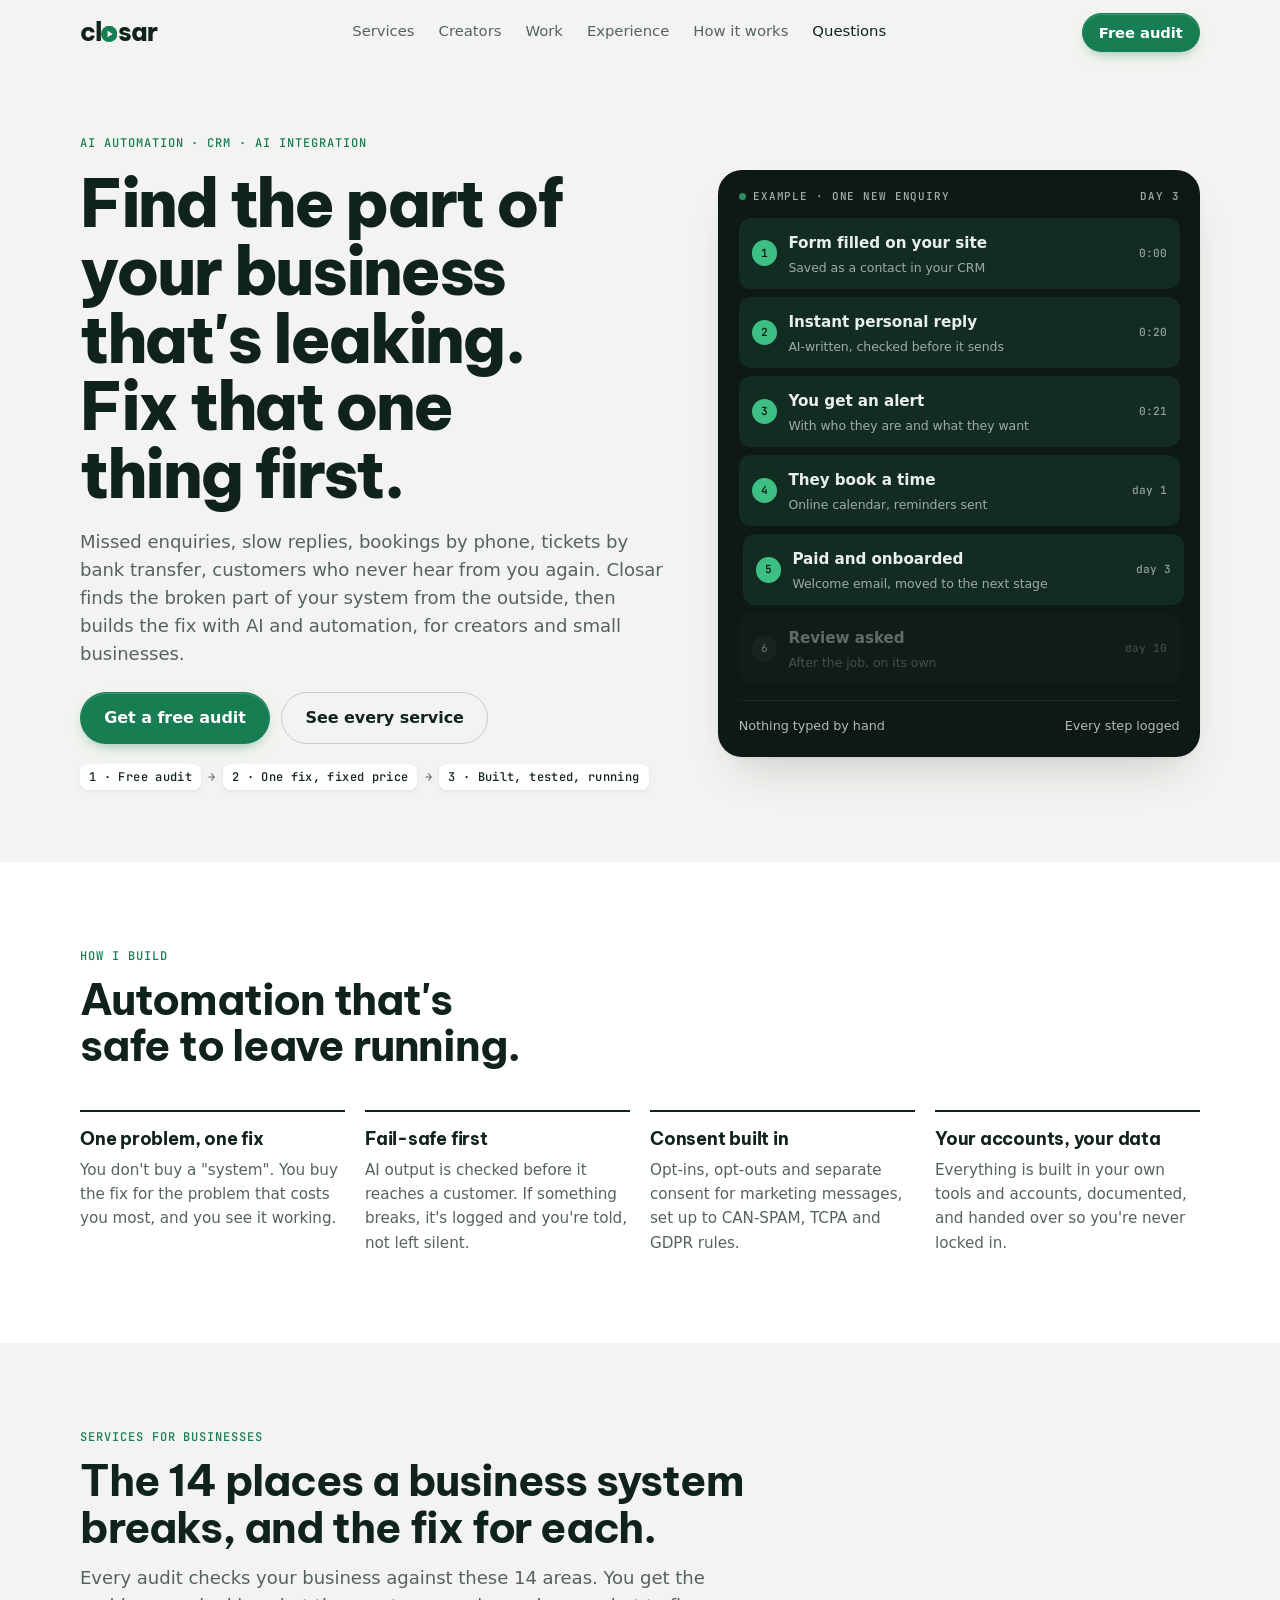
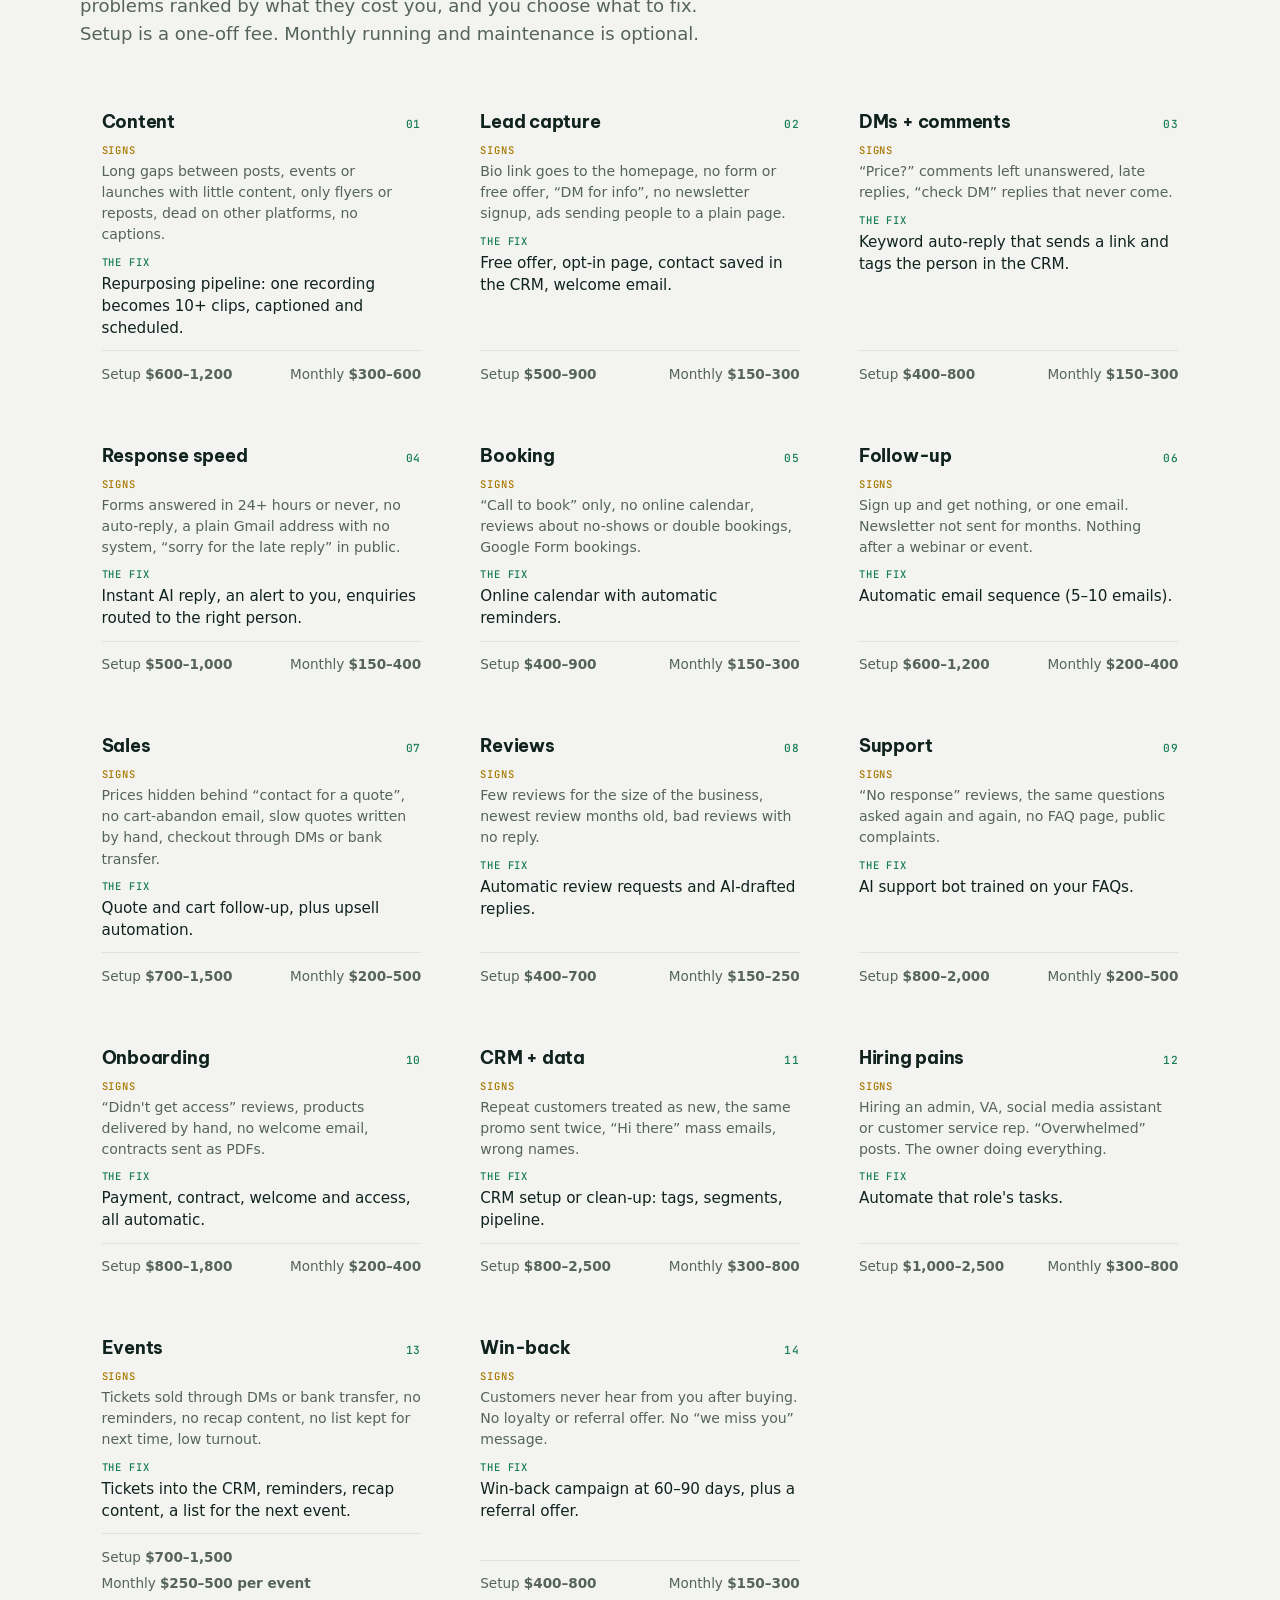
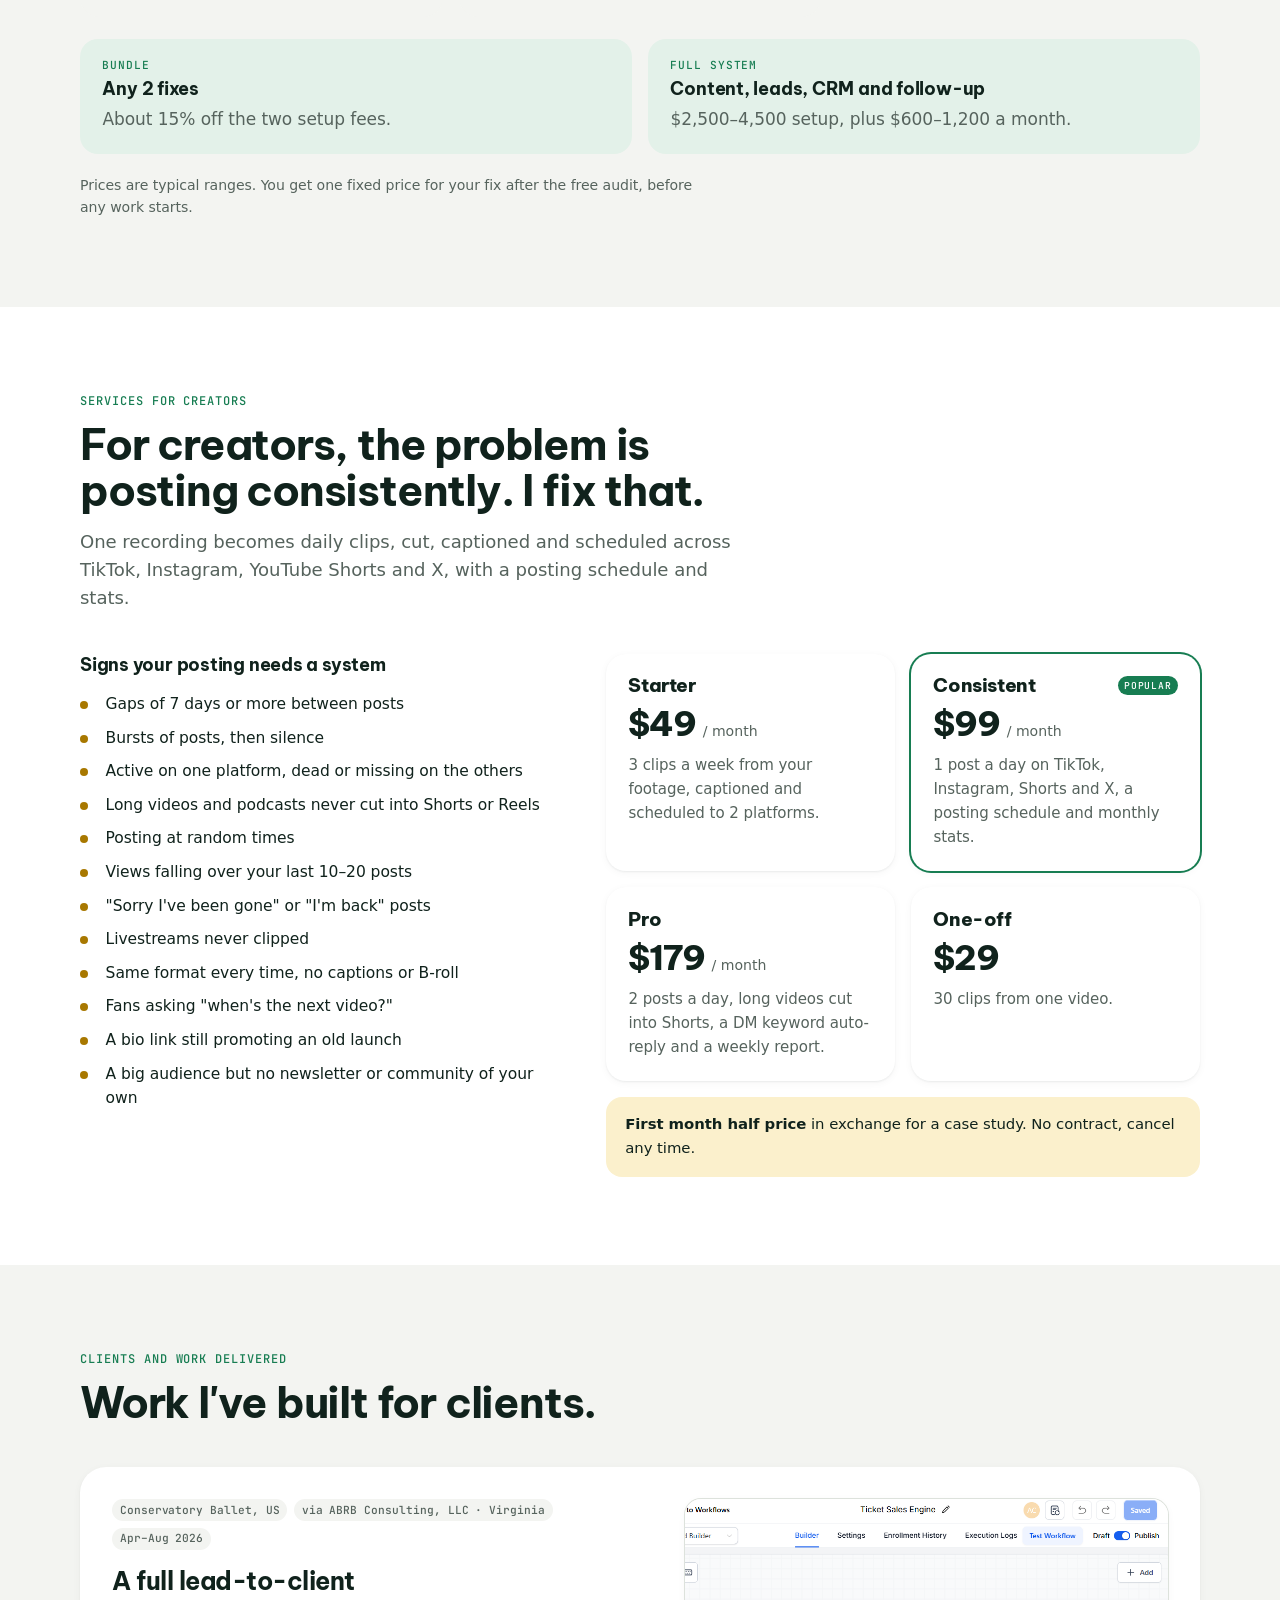
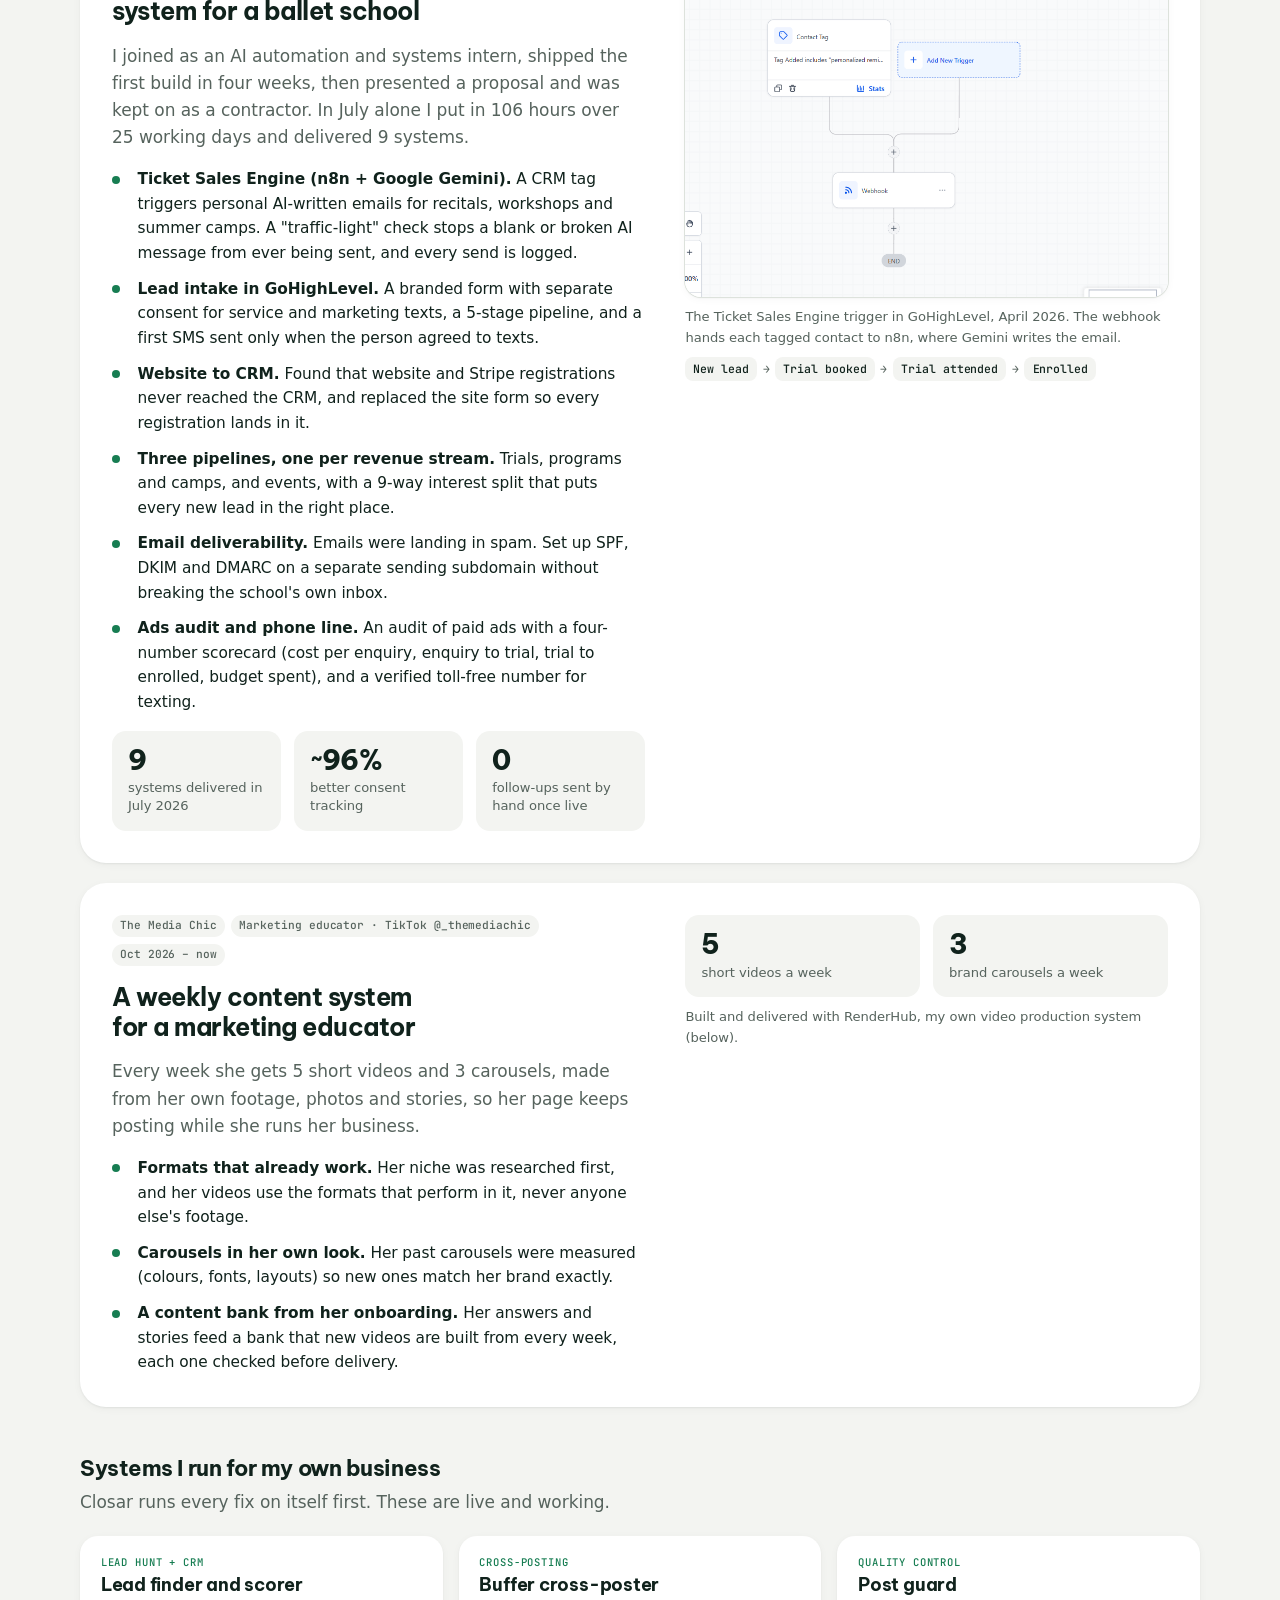
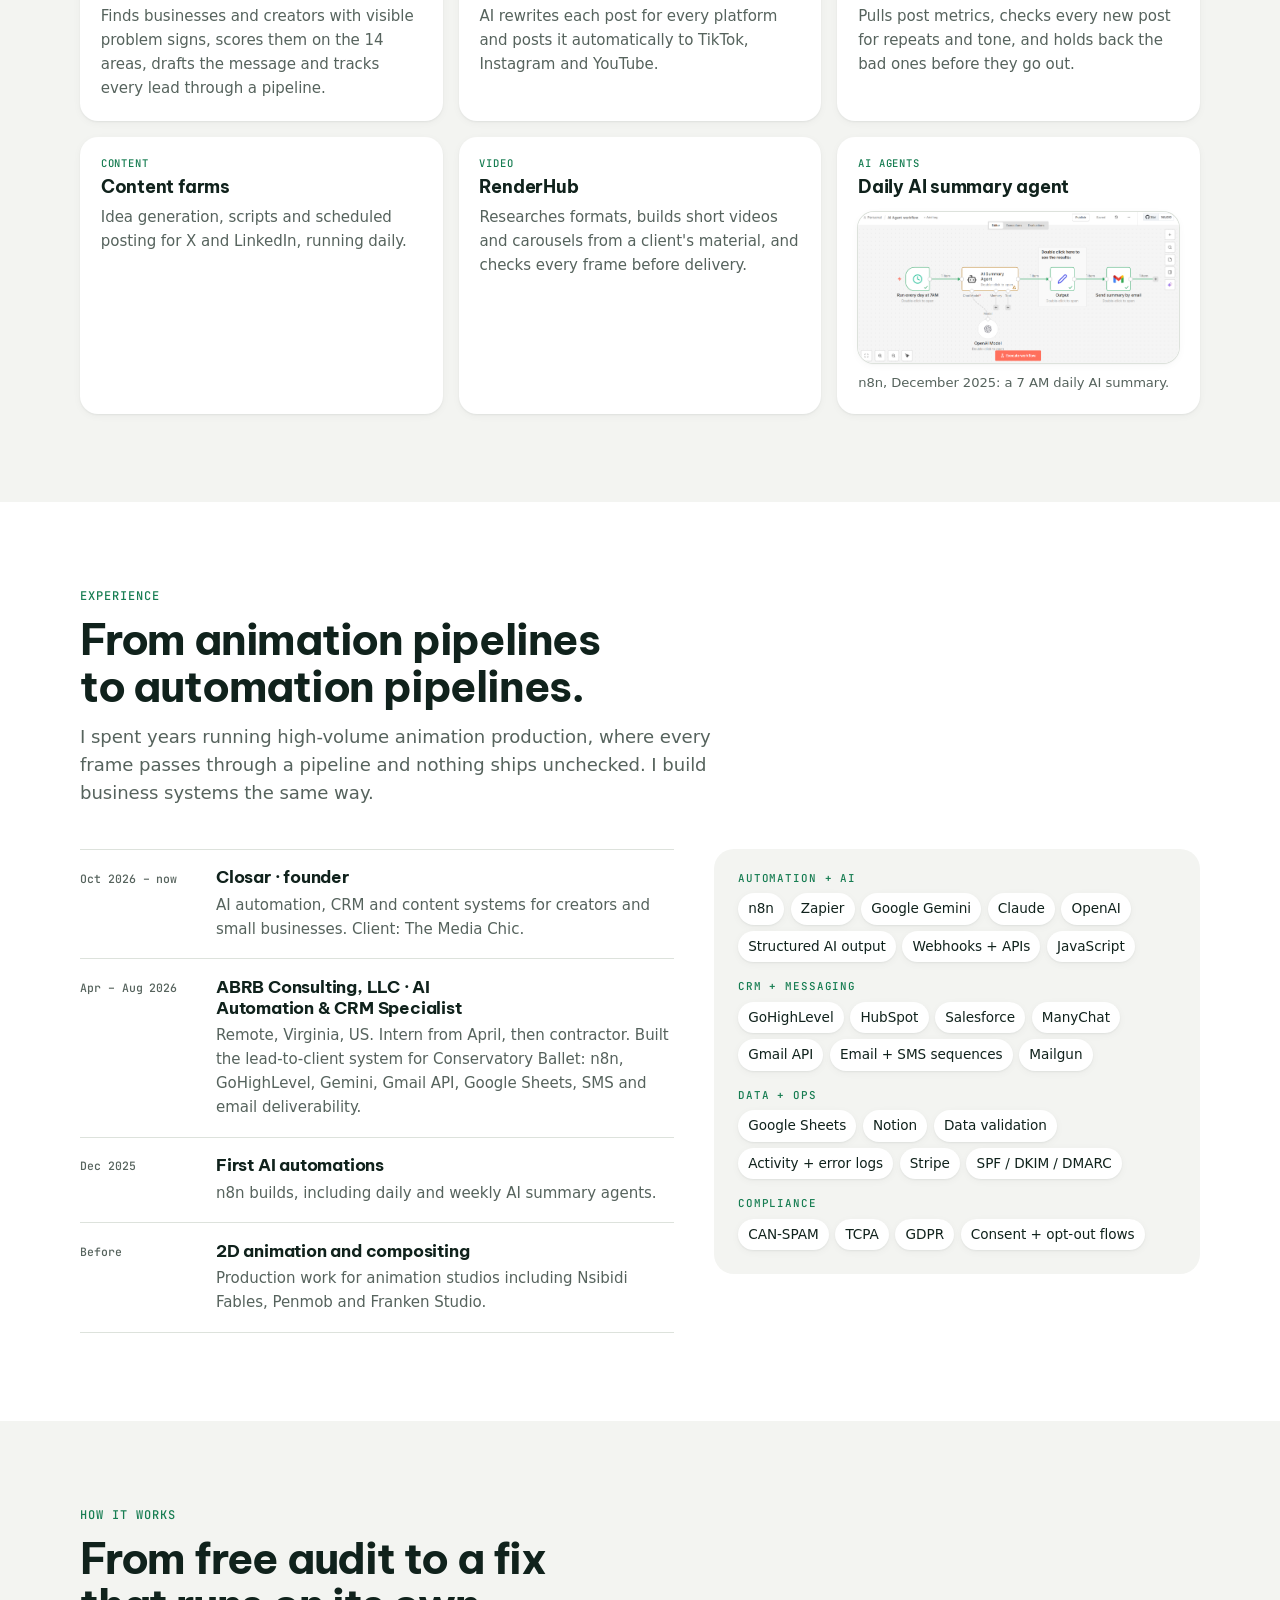
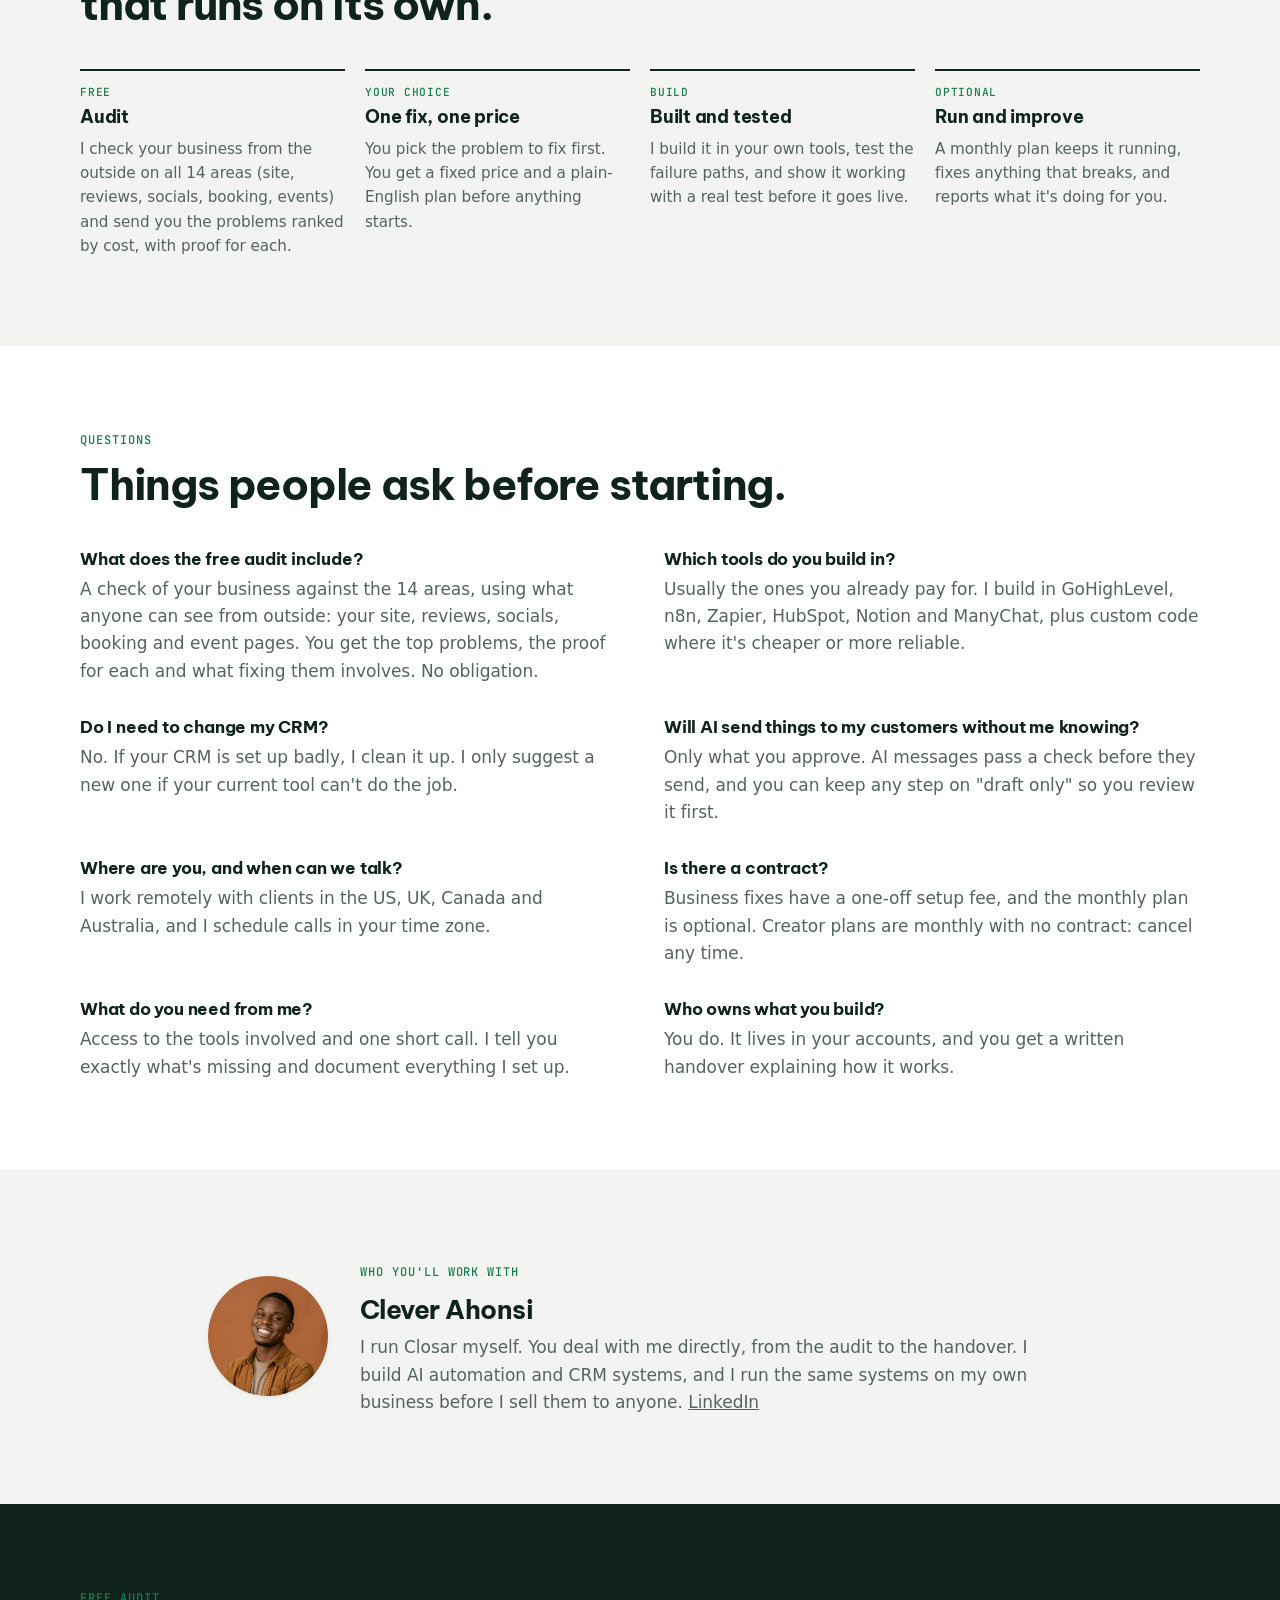
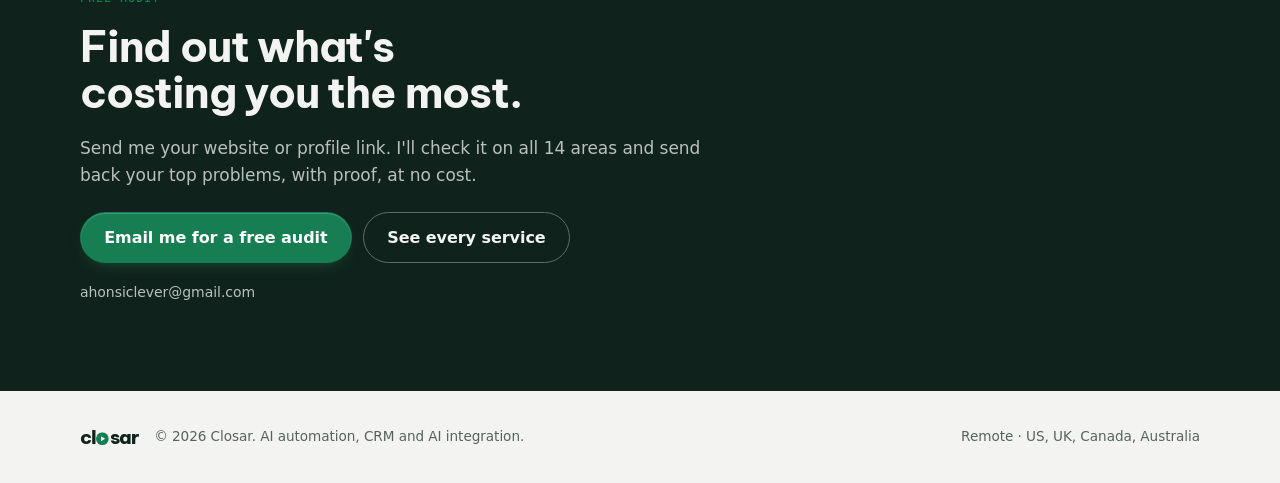
==== site/index.html @ 7377032c "Site: Closar as AI automation, CRM and AI integration portfolio - all 14 business fixes from the ser" ====
<!doctype html>
<html lang="en"><head><meta charset="utf-8"><meta name="viewport" content="width=device-width, initial-scale=1, viewport-fit=cover">
<title>Closar · AI automation, CRM and AI integration</title>
<meta name="description" content="Closar finds the one part of your business system that's leaking leads or time, and fixes it with AI automation, CRM setup and AI integration. Run by Clever Ahonsi.">
<link rel="preconnect" href="https://fonts.googleapis.com">
<link rel="preconnect" href="https://fonts.gstatic.com" crossorigin>
<link rel="stylesheet" href="https://fonts.googleapis.com/css2?family=Be+Vietnam+Pro:wght@600;700;800&family=JetBrains+Mono:wght@500&display=swap">
<style>
/* One reading column. Hero (copy | live system card) → services (14 fixes) → creators → work → experience → how it works → FAQ → founder.
   Motion: transform/opacity only, custom curves, press feedback on pointer-down, hover gated to fine pointers. */
:root{
  --bg:#F3F4F1; --surface:#FFFFFF; --ink:#10221C; --muted:#56635D; --line:#DDE2DC; --line-strong:#C5CDC6;
  --accent:#177D52; --accent-ink:#FFFFFF; --accent-soft:#E3F1E9; --logo-green:#177D52;
  --warn:#A87800; --warn-soft:#FBF0CC;
  --card-dark:#0E1814; --card-dark-fg:#E8EFEA;
  --glass:rgba(243,244,241,.72); --glass-edge:rgba(16,34,28,.08);
  --shadow-sm:0 1px 2px rgba(16,34,28,.06), 0 2px 8px rgba(16,34,28,.04);
  --shadow-lg:0 2px 4px rgba(16,34,28,.04), 0 24px 48px -20px rgba(16,34,28,.22);
  --display:"Be Vietnam Pro", -apple-system, "Segoe UI Variable Display", "Segoe UI", system-ui, sans-serif;
  --body:-apple-system, BlinkMacSystemFont, "Segoe UI Variable Text", "Segoe UI", system-ui, sans-serif;
  --mono:"JetBrains Mono", ui-monospace, "SF Mono", Consolas, monospace;
  --ease-out:cubic-bezier(.23,1,.32,1);
  --wrap:72rem;
}
@media (prefers-color-scheme: dark){:root:not([data-theme="light"]){
  --bg:#0D1311; --surface:#151D1A; --ink:#E8EEEA; --muted:#97A59E; --line:#24302B; --line-strong:#33413B;
  --accent:#3DBE83; --accent-ink:#06130D; --accent-soft:#16352A; --logo-green:#22925F;
  --warn:#F2C230; --warn-soft:#3A3014; --card-dark:#050807; --card-dark-fg:#E8EFEA;
  --glass:rgba(13,19,17,.7); --glass-edge:rgba(255,255,255,.07);
  --shadow-sm:0 1px 2px rgba(0,0,0,.3); --shadow-lg:0 24px 48px -20px rgba(0,0,0,.6);
  color-scheme:dark}}
:root[data-theme="dark"]{
  --bg:#0D1311; --surface:#151D1A; --ink:#E8EEEA; --muted:#97A59E; --line:#24302B; --line-strong:#33413B;
  --accent:#3DBE83; --accent-ink:#06130D; --accent-soft:#16352A; --logo-green:#22925F;
  --warn:#F2C230; --warn-soft:#3A3014; --card-dark:#050807; --card-dark-fg:#E8EFEA;
  --glass:rgba(13,19,17,.7); --glass-edge:rgba(255,255,255,.07);
  --shadow-sm:0 1px 2px rgba(0,0,0,.3); --shadow-lg:0 24px 48px -20px rgba(0,0,0,.6);
  color-scheme:dark}

*{box-sizing:border-box}
html{scroll-behavior:smooth;-webkit-text-size-adjust:100%}
body{margin:0;background:var(--bg);color:var(--ink);font:400 1.0625rem/1.6 var(--body);letter-spacing:-.003em;-webkit-font-smoothing:antialiased;-webkit-tap-highlight-color:transparent;overflow-x:hidden}
body::before{content:"";position:fixed;inset:0 0 auto;height:env(safe-area-inset-top,0px);z-index:10;background:var(--bg)}
.wrap{max-width:var(--wrap);margin:0 auto;padding-left:max(16px,env(safe-area-inset-left,0px));padding-right:max(16px,env(safe-area-inset-right,0px))}
p{margin:0}
a{color:inherit}
img{max-width:100%;height:auto;display:block}
:focus-visible{outline:3px solid var(--accent);outline-offset:3px;border-radius:8px}

h1,h2,h3{font-family:var(--display);margin:0;text-wrap:balance}
h1{font-size:clamp(2.3rem,5.2vw,4.1rem);font-weight:800;line-height:1.03;letter-spacing:-.035em}
h2{font-size:clamp(1.8rem,3.5vw,2.7rem);font-weight:700;line-height:1.07;letter-spacing:-.028em}
h3{font-size:1.15rem;font-weight:700;line-height:1.22;letter-spacing:-.012em}
.eyebrow{font:500 .75rem/1 var(--mono);letter-spacing:.08em;text-transform:uppercase;color:var(--accent)}
.lede{font-size:1.13rem;line-height:1.55;color:var(--muted);max-width:58ch}
.small{font-size:.875rem;line-height:1.5}
.muted{color:var(--muted)}

.btn{display:inline-flex;align-items:center;justify-content:center;gap:.5em;font:600 1rem/1.2 var(--body);padding:.95em 1.45em;border-radius:999px;text-decoration:none;border:1.5px solid transparent;cursor:pointer;text-align:center;user-select:none;-webkit-user-select:none;touch-action:manipulation;
  transition:transform 160ms var(--ease-out), background-color 200ms ease, border-color 200ms ease}
.btn:active{transform:scale(.97);transition-duration:100ms}
.btn-primary{background:var(--accent);color:var(--accent-ink);box-shadow:0 1px 0 rgba(255,255,255,.18) inset, 0 6px 16px -8px color-mix(in srgb,var(--accent) 70%,transparent)}
.btn-ghost{border-color:var(--line-strong);color:var(--ink);background:transparent}
@media (hover:hover) and (pointer:fine){
  .btn-primary:hover{background:color-mix(in srgb,var(--accent) 88%,#000)}
  .btn-ghost:hover{border-color:var(--ink)}
  nav.links a:hover{color:var(--ink)}
  .svc:hover{transform:translateY(-3px);box-shadow:var(--shadow-lg)}
  .plan:hover{transform:translateY(-3px);box-shadow:var(--shadow-lg)}
}

header.top{position:sticky;top:env(safe-area-inset-top,0px);z-index:5;background:var(--glass);backdrop-filter:blur(20px) saturate(180%);-webkit-backdrop-filter:blur(20px) saturate(180%);transition:box-shadow 200ms ease}
header.top.scrolled{box-shadow:0 1px 0 var(--glass-edge), 0 8px 24px -16px rgba(0,0,0,.18)}
header.top .wrap{display:flex;align-items:center;justify-content:space-between;gap:1rem;padding-block:.8rem}
nav.links{display:flex;gap:1.5rem;font-weight:500;font-size:.93rem}
nav.links a{text-decoration:none;color:var(--muted);transition:color 150ms ease}
nav.links a[aria-current="true"]{color:var(--ink)}
header.top .btn{padding:.66em 1.1em;font-size:.92rem}
@media (max-width:900px){nav.links{display:none}}

.wm{display:inline-flex;align-items:baseline;font:800 1.55rem/1 var(--display);letter-spacing:-.045em;color:var(--ink);text-decoration:none}
.wm svg{width:.66em;height:.66em;margin:0 .03em 0 .01em;align-self:center;transform:translateY(.07em);flex:none}
.wm .play{fill:var(--bg)} .wm .disc{fill:var(--logo-green)}

@keyframes rise{from{opacity:0;transform:translateY(10px)}to{opacity:1;transform:none}}
.rise{animation:rise 520ms var(--ease-out) both}
.rise:nth-child(2){animation-delay:50ms}.rise:nth-child(3){animation-delay:100ms}.rise:nth-child(4){animation-delay:150ms}.rise:nth-child(5){animation-delay:200ms}
@keyframes lift{from{opacity:0;transform:translateY(16px) scale(.98)}to{opacity:1;transform:none}}

section{padding-block:5.5rem}
.band{background:var(--surface)}
.head{display:flex;flex-direction:column;gap:.9rem;margin-bottom:2.6rem;max-width:48rem}

/* hero */
.hero .wrap{display:grid;grid-template-columns:1.1fr .9fr;gap:3rem;align-items:center;padding-block:4.5rem}
.hero-copy{display:flex;flex-direction:column;gap:1.3rem;min-width:0}
.cta-row{display:flex;flex-wrap:wrap;gap:.7rem;margin-top:.2rem}
.path{display:flex;flex-wrap:wrap;align-items:center;gap:.45rem;font:500 .75rem/1 var(--mono);letter-spacing:.03em;color:var(--muted)}
.path b{color:var(--ink);font-weight:500;padding:.55em .75em;border-radius:8px;background:var(--surface);box-shadow:var(--shadow-sm)}
@media (max-width:900px){.hero .wrap{grid-template-columns:1fr;padding-block:3rem}}

.sys{animation:lift 700ms var(--ease-out) 120ms both;background:var(--card-dark);color:var(--card-dark-fg);border-radius:24px;padding:1.3rem;box-shadow:var(--shadow-lg);min-width:0}
.sys-top{display:flex;justify-content:space-between;align-items:center;font:500 .68rem/1 var(--mono);letter-spacing:.08em;text-transform:uppercase;opacity:.7;margin-bottom:1rem}
.sys-top i{display:inline-block;width:7px;height:7px;border-radius:50%;background:#3DBE83;margin-right:.45rem}
.steps{list-style:none;margin:0;padding:0;display:flex;flex-direction:column;gap:.5rem}
.step{display:grid;grid-template-columns:1.6rem 1fr auto;gap:.7rem;align-items:center;padding:.7rem .8rem;border-radius:12px;background:rgba(255,255,255,.04);
  opacity:.38;transition:opacity 260ms var(--ease-out), background-color 260ms ease, transform 260ms var(--ease-out)}
.step.on{opacity:1;background:rgba(61,190,131,.12)}
.step.now{transform:translateX(4px)}
.step .dot{width:1.6rem;height:1.6rem;border-radius:50%;display:grid;place-items:center;font:500 .7rem/1 var(--mono);background:rgba(255,255,255,.08)}
.step.on .dot{background:#3DBE83;color:#06130D}
.step b{font-weight:600;font-size:.95rem}
.step small{display:block;font-size:.78rem;opacity:.65;margin-top:.1rem}
.step .t{font:500 .7rem/1 var(--mono);opacity:.6;white-space:nowrap}
.sys-foot{margin-top:1rem;padding-top:.9rem;border-top:1px solid rgba(255,255,255,.08);display:flex;justify-content:space-between;gap:.8rem;font-size:.8rem;opacity:.75}

/* principles strip */
.rules{display:grid;grid-template-columns:repeat(4,1fr);gap:1.25rem}
.rule{display:flex;flex-direction:column;gap:.45rem;padding-top:1rem;border-top:2px solid var(--ink);min-width:0}
.rule p{color:var(--muted);font-size:.95rem}
@media (max-width:900px){.rules{grid-template-columns:1fr 1fr}}
@media (max-width:540px){.rules{grid-template-columns:1fr}}

/* services */
.svc-grid{display:grid;grid-template-columns:repeat(3,1fr);gap:1rem}
.svc{display:flex;flex-direction:column;gap:.7rem;padding:1.35rem;border-radius:20px;background:var(--bg);min-width:0;transition:transform 250ms var(--ease-out), box-shadow 250ms var(--ease-out)}
.svc-top{display:flex;justify-content:space-between;align-items:baseline;gap:.5rem}
.svc .n{font:500 .7rem/1 var(--mono);letter-spacing:.06em;color:var(--accent)}
.svc .signs{font-size:.88rem;color:var(--muted);line-height:1.5}
.svc .signs b{display:block;font:500 .66rem/1 var(--mono);letter-spacing:.08em;text-transform:uppercase;color:var(--warn);margin-bottom:.35rem}
.svc .fix{font-size:.95rem;line-height:1.45}
.svc .fix b{display:block;font:500 .66rem/1 var(--mono);letter-spacing:.08em;text-transform:uppercase;color:var(--accent);margin-bottom:.35rem}
.svc .price{margin-top:auto;padding-top:.8rem;border-top:1px solid var(--line);display:flex;flex-wrap:wrap;justify-content:space-between;gap:.3rem .8rem;font-size:.85rem;font-variant-numeric:tabular-nums}
.svc .price span{color:var(--muted)} .svc .price strong{font-weight:600}
@media (max-width:980px){.svc-grid{grid-template-columns:1fr 1fr}}
@media (max-width:620px){.svc-grid{grid-template-columns:1fr}}
.bundles{margin-top:1.4rem;display:grid;grid-template-columns:1fr 1fr;gap:1rem}
.bundle{padding:1.3rem 1.4rem;border-radius:18px;background:var(--accent-soft);display:flex;flex-direction:column;gap:.4rem}
.bundle b{font:500 .7rem/1 var(--mono);letter-spacing:.08em;text-transform:uppercase;color:var(--accent)}
.note{margin-top:1.2rem;font-size:.88rem;color:var(--muted);max-width:70ch}
@media (max-width:700px){.bundles{grid-template-columns:1fr}}

/* creators */
.cr-grid{display:grid;grid-template-columns:.9fr 1.1fr;gap:2.5rem;align-items:start}
.signs-list{list-style:none;margin:0;padding:0;display:flex;flex-direction:column;gap:.55rem}
.signs-list li{display:grid;grid-template-columns:1rem 1fr;gap:.6rem;font-size:.97rem}
.signs-list li::before{content:"";width:.5rem;height:.5rem;border-radius:50%;background:var(--warn);margin-top:.58em}
.plans{display:grid;grid-template-columns:repeat(2,1fr);gap:1rem}
.plan{display:flex;flex-direction:column;gap:.75rem;padding:1.4rem;border-radius:20px;background:var(--surface);box-shadow:var(--shadow-sm);min-width:0;transition:transform 250ms var(--ease-out), box-shadow 250ms var(--ease-out)}
.plan.pop{box-shadow:0 0 0 2px var(--accent), var(--shadow-sm)}
.plan-top{display:flex;justify-content:space-between;align-items:center;gap:.5rem}
.plan-name{font:800 1.2rem/1 var(--display);letter-spacing:-.02em}
.badge{font:500 .6rem/1 var(--mono);letter-spacing:.08em;text-transform:uppercase;padding:.5em .65em;border-radius:999px;background:var(--accent);color:var(--accent-ink)}
.amt{font:800 2.1rem/1 var(--display);letter-spacing:-.035em;font-variant-numeric:tabular-nums}
.amt small{font:500 .88rem/1 var(--body);color:var(--muted);letter-spacing:0}
.plan p{font-size:.94rem;color:var(--muted)}
.offer{margin-top:1rem;padding:1rem 1.2rem;border-radius:16px;background:var(--warn-soft);font-size:.93rem}
@media (max-width:900px){.cr-grid{grid-template-columns:1fr}}
@media (max-width:520px){.plans{grid-template-columns:1fr}}

/* work */
.case{display:grid;grid-template-columns:1.05fr .95fr;gap:2.5rem;align-items:start;padding:2rem;border-radius:26px;background:var(--surface);box-shadow:var(--shadow-sm)}
.case + .case{margin-top:1.25rem}
.case-meta{display:flex;flex-wrap:wrap;gap:.4rem}
.case-meta span{font:500 .7rem/1 var(--mono);padding:.5em .7em;border-radius:999px;background:var(--bg);color:var(--muted)}
.case-copy{display:flex;flex-direction:column;gap:1rem;min-width:0}
.built{list-style:none;margin:0;padding:0;display:flex;flex-direction:column;gap:.7rem}
.built li{display:grid;grid-template-columns:1rem 1fr;gap:.6rem;font-size:.96rem}
.built li::before{content:"";width:.5rem;height:.5rem;border-radius:50%;background:var(--accent);margin-top:.55em}
.built li b{font-weight:600}
.stats{display:grid;grid-template-columns:repeat(3,1fr);gap:.8rem}
.stat{padding:1rem;border-radius:14px;background:var(--bg)}
.stat strong{display:block;font:800 1.7rem/1 var(--display);letter-spacing:-.03em;font-variant-numeric:tabular-nums}
.stat span{font-size:.82rem;color:var(--muted);line-height:1.35;display:block;margin-top:.35rem}
.shot{border-radius:16px;overflow:hidden;box-shadow:0 0 0 1px var(--line), var(--shadow-sm);background:#fff}
figure{margin:0;display:flex;flex-direction:column;gap:.55rem;min-width:0}
figcaption{font-size:.82rem;color:var(--muted)}
.pipe{display:flex;flex-wrap:wrap;align-items:center;gap:.35rem;font:500 .72rem/1 var(--mono)}
.pipe span{padding:.55em .7em;border-radius:8px;background:var(--bg)}
.pipe i{font-style:normal;color:var(--muted)}
@media (max-width:900px){.case{grid-template-columns:1fr;padding:1.4rem}}
@media (max-width:480px){.stats{grid-template-columns:1fr}}

.own{display:grid;grid-template-columns:repeat(3,1fr);gap:1rem;margin-top:1.25rem}
.own-item{display:flex;flex-direction:column;gap:.45rem;padding:1.3rem;border-radius:18px;background:var(--surface);box-shadow:var(--shadow-sm);min-width:0}
.own-item .k{font:500 .66rem/1 var(--mono);letter-spacing:.08em;text-transform:uppercase;color:var(--accent)}
.own-item p{color:var(--muted);font-size:.94rem}
@media (max-width:980px){.own{grid-template-columns:1fr 1fr}}
@media (max-width:620px){.own{grid-template-columns:1fr}}

/* experience */
.xp{display:grid;grid-template-columns:1.1fr .9fr;gap:2.5rem;align-items:start}
.tl{list-style:none;margin:0;padding:0;display:flex;flex-direction:column}
.tl li{display:grid;grid-template-columns:7.5rem 1fr;gap:1rem;padding:1.1rem 0;border-top:1px solid var(--line)}
.tl li:last-child{border-bottom:1px solid var(--line)}
.tl .when{font:500 .72rem/1.4 var(--mono);color:var(--muted);padding-top:.2rem}
.tl h3{font-size:1.05rem}
.tl p{color:var(--muted);font-size:.94rem;margin-top:.3rem}
.tools{display:flex;flex-direction:column;gap:1.2rem;padding:1.5rem;border-radius:20px;background:var(--bg)}
.tools .grp b{display:block;font:500 .68rem/1 var(--mono);letter-spacing:.08em;text-transform:uppercase;color:var(--accent);margin-bottom:.6rem}
.chips{display:flex;flex-wrap:wrap;gap:.4rem}
.chips span{font-size:.85rem;padding:.35em .75em;border-radius:999px;background:var(--surface);box-shadow:var(--shadow-sm)}
@media (max-width:900px){.xp{grid-template-columns:1fr}}
@media (max-width:480px){.tl li{grid-template-columns:1fr;gap:.35rem}}

/* how */
.how{list-style:none;margin:0;padding:0;display:grid;grid-template-columns:repeat(4,1fr);gap:1.25rem;counter-reset:s}
.how li{display:flex;flex-direction:column;gap:.5rem;padding-top:1rem;border-top:2px solid var(--ink);min-width:0}
.how li p{color:var(--muted);font-size:.95rem}
.how .when{font:500 .7rem/1 var(--mono);letter-spacing:.07em;text-transform:uppercase;color:var(--accent)}
@media (max-width:960px){.how{grid-template-columns:1fr 1fr}}
@media (max-width:540px){.how{grid-template-columns:1fr}}

.faq{display:grid;grid-template-columns:repeat(2,1fr);gap:2rem 3rem}
.qa{display:flex;flex-direction:column;gap:.45rem;min-width:0}
.qa h3{font-size:1.04rem}
.qa p{color:var(--muted)}
@media (max-width:760px){.faq{grid-template-columns:1fr}}

.founder .wrap{display:grid;grid-template-columns:auto 1fr;gap:2rem;align-items:center;max-width:56rem}
.avatar{width:120px;height:120px;border-radius:50%;object-fit:cover;box-shadow:var(--shadow-sm)}
.founder p{color:var(--muted);margin-top:.6rem;max-width:62ch}
@media (max-width:560px){.founder .wrap{grid-template-columns:1fr}}

.final{background:var(--ink);color:var(--bg)}
.final .wrap{display:flex;flex-direction:column;align-items:flex-start;gap:1.2rem}
.final h2{color:var(--bg);max-width:22ch}
.final p{color:color-mix(in srgb,var(--bg) 75%,var(--ink));max-width:58ch}
.final .btn-ghost{color:var(--bg);border-color:color-mix(in srgb,var(--bg) 35%,var(--ink))}

footer{padding-block:2.2rem;font-size:.85rem;color:var(--muted)}
footer .wrap{display:flex;flex-wrap:wrap;justify-content:space-between;align-items:center;gap:1rem}

@media (prefers-reduced-motion:reduce){
  html{scroll-behavior:auto}
  .rise,.sys{animation:fade 200ms ease both}
  @keyframes fade{from{opacity:0}to{opacity:1}}
  .btn:active{transform:none}
  .step,.step.now{transition:none;transform:none}
  @media (hover:hover){.svc:hover,.plan:hover{transform:none}}
}
@media (prefers-reduced-transparency:reduce){header.top{background:var(--bg);backdrop-filter:none;-webkit-backdrop-filter:none}}
@media (prefers-contrast:more){:root{--line:#8A968F;--muted:#3C4842}.svc,.plan,.case,.own-item{box-shadow:0 0 0 1.5px var(--ink)}}
</style>
</head>
<body>

<header class="top" id="hdr">
  <div class="wrap">
    <a class="wm" href="#top" aria-label="Closar home">cl<svg viewBox="0 0 100 100" aria-hidden="true"><circle class="disc" cx="50" cy="50" r="50"/><path class="play" d="M40 30 L72 50 L40 70Z"/></svg>sar</a>
    <nav class="links" aria-label="Sections">
      <a href="#services">Services</a>
      <a href="#creators">Creators</a>
      <a href="#work">Work</a>
      <a href="#experience">Experience</a>
      <a href="#how">How it works</a>
      <a href="#faq">Questions</a>
    </nav>
    <a class="btn btn-primary audit-link" href="#contact">Free audit</a>
  </div>
</header>

<main id="top">
  <section class="hero" style="padding-block:0">
    <div class="wrap">
      <div class="hero-copy">
        <span class="eyebrow rise">AI automation · CRM · AI integration</span>
        <h1 class="rise">Find the part of your business that's leaking. Fix that one thing first.</h1>
        <p class="lede rise">Missed enquiries, slow replies, bookings by phone, tickets by bank transfer, customers who never hear from you again. Closar finds the broken part of your system from the outside, then builds the fix with AI and automation, for creators and small businesses.</p>
        <div class="cta-row rise">
          <a class="btn btn-primary audit-link" href="#contact">Get a free audit</a>
          <a class="btn btn-ghost" href="#services">See every service</a>
        </div>
        <div class="path rise" aria-label="How it works">
          <b>1 · Free audit</b><span aria-hidden="true">→</span><b>2 · One fix, fixed price</b><span aria-hidden="true">→</span><b>3 · Built, tested, running</b>
        </div>
      </div>

      <div class="sys" aria-label="Example: one new enquiry moving through an automated system">
        <div class="sys-top"><span><i></i>Example · one new enquiry</span><span id="sys-clock">0:00</span></div>
        <ol class="steps" id="steps">
          <li class="step"><span class="dot">1</span><span><b>Form filled on your site</b><small>Saved as a contact in your CRM</small></span><span class="t">0:00</span></li>
          <li class="step"><span class="dot">2</span><span><b>Instant personal reply</b><small>AI-written, checked before it sends</small></span><span class="t">0:20</span></li>
          <li class="step"><span class="dot">3</span><span><b>You get an alert</b><small>With who they are and what they want</small></span><span class="t">0:21</span></li>
          <li class="step"><span class="dot">4</span><span><b>They book a time</b><small>Online calendar, reminders sent</small></span><span class="t">day 1</span></li>
          <li class="step"><span class="dot">5</span><span><b>Paid and onboarded</b><small>Welcome email, moved to the next stage</small></span><span class="t">day 3</span></li>
          <li class="step"><span class="dot">6</span><span><b>Review asked</b><small>After the job, on its own</small></span><span class="t">day 10</span></li>
        </ol>
        <div class="sys-foot"><span>Nothing typed by hand</span><span>Every step logged</span></div>
      </div>
    </div>
  </section>

  <section class="band">
    <div class="wrap">
      <div class="head">
        <span class="eyebrow">How I build</span>
        <h2>Automation that's safe to leave running.</h2>
      </div>
      <div class="rules">
        <div class="rule"><h3>One problem, one fix</h3><p>You don't buy a "system". You buy the fix for the problem that costs you most, and you see it working.</p></div>
        <div class="rule"><h3>Fail-safe first</h3><p>AI output is checked before it reaches a customer. If something breaks, it's logged and you're told, not left silent.</p></div>
        <div class="rule"><h3>Consent built in</h3><p>Opt-ins, opt-outs and separate consent for marketing messages, set up to CAN-SPAM, TCPA and GDPR rules.</p></div>
        <div class="rule"><h3>Your accounts, your data</h3><p>Everything is built in your own tools and accounts, documented, and handed over so you're never locked in.</p></div>
      </div>
    </div>
  </section>

  <section id="services">
    <div class="wrap">
      <div class="head">
        <span class="eyebrow">Services for businesses</span>
        <h2>The 14 places a business system breaks, and the fix for each.</h2>
        <p class="lede">Every audit checks your business against these 14 areas. You get the problems ranked by what they cost you, and you choose what to fix. Setup is a one-off fee. Monthly running and maintenance is optional.</p>
      </div>
      <div class="svc-grid" id="svc-grid"></div>
      <div class="bundles">
        <div class="bundle"><b>Bundle</b><h3>Any 2 fixes</h3><p class="muted">About 15% off the two setup fees.</p></div>
        <div class="bundle"><b>Full system</b><h3>Content, leads, CRM and follow-up</h3><p class="muted">$2,500–4,500 setup, plus $600–1,200 a month.</p></div>
      </div>
      <p class="note">Prices are typical ranges. You get one fixed price for your fix after the free audit, before any work starts.</p>
    </div>
  </section>

  <section class="band" id="creators">
    <div class="wrap">
      <div class="head">
        <span class="eyebrow">Services for creators</span>
        <h2>For creators, the problem is posting consistently. I fix that.</h2>
        <p class="lede">One recording becomes daily clips, cut, captioned and scheduled across TikTok, Instagram, YouTube Shorts and X, with a posting schedule and stats.</p>
      </div>
      <div class="cr-grid">
        <div>
          <h3 style="margin-bottom:1rem">Signs your posting needs a system</h3>
          <ul class="signs-list">
            <li>Gaps of 7 days or more between posts</li>
            <li>Bursts of posts, then silence</li>
            <li>Active on one platform, dead or missing on the others</li>
            <li>Long videos and podcasts never cut into Shorts or Reels</li>
            <li>Posting at random times</li>
            <li>Views falling over your last 10–20 posts</li>
            <li>"Sorry I've been gone" or "I'm back" posts</li>
            <li>Livestreams never clipped</li>
            <li>Same format every time, no captions or B-roll</li>
            <li>Fans asking "when's the next video?"</li>
            <li>A bio link still promoting an old launch</li>
            <li>A big audience but no newsletter or community of your own</li>
          </ul>
        </div>
        <div>
          <div class="plans">
            <article class="plan"><div class="plan-top"><span class="plan-name">Starter</span></div><div class="amt">$49 <small>/ month</small></div><p>3 clips a week from your footage, captioned and scheduled to 2 platforms.</p></article>
            <article class="plan pop"><div class="plan-top"><span class="plan-name">Consistent</span><span class="badge">Popular</span></div><div class="amt">$99 <small>/ month</small></div><p>1 post a day on TikTok, Instagram, Shorts and X, a posting schedule and monthly stats.</p></article>
            <article class="plan"><div class="plan-top"><span class="plan-name">Pro</span></div><div class="amt">$179 <small>/ month</small></div><p>2 posts a day, long videos cut into Shorts, a DM keyword auto-reply and a weekly report.</p></article>
            <article class="plan"><div class="plan-top"><span class="plan-name">One-off</span></div><div class="amt">$29</div><p>30 clips from one video.</p></article>
          </div>
          <p class="offer"><b>First month half price</b> in exchange for a case study. No contract, cancel any time.</p>
        </div>
      </div>
    </div>
  </section>

  <section id="work">
    <div class="wrap">
      <div class="head">
        <span class="eyebrow">Clients and work delivered</span>
        <h2>Work I've built for clients.</h2>
      </div>

      <article class="case">
        <div class="case-copy">
          <div class="case-meta"><span>Conservatory Ballet, US</span><span>via ABRB Consulting, LLC · Virginia</span><span>Apr–Aug 2026</span></div>
          <h3 style="font-size:1.55rem;letter-spacing:-.02em">A full lead-to-client system for a ballet school</h3>
          <p class="muted">I joined as an AI automation and systems intern, shipped the first build in four weeks, then presented a proposal and was kept on as a contractor. In July alone I put in 106 hours over 25 working days and delivered 9 systems.</p>
          <ul class="built">
            <li><span><b>Ticket Sales Engine (n8n + Google Gemini).</b> A CRM tag triggers personal AI-written emails for recitals, workshops and summer camps. A "traffic-light" check stops a blank or broken AI message from ever being sent, and every send is logged.</span></li>
            <li><span><b>Lead intake in GoHighLevel.</b> A branded form with separate consent for service and marketing texts, a 5-stage pipeline, and a first SMS sent only when the person agreed to texts.</span></li>
            <li><span><b>Website to CRM.</b> Found that website and Stripe registrations never reached the CRM, and replaced the site form so every registration lands in it.</span></li>
            <li><span><b>Three pipelines, one per revenue stream.</b> Trials, programs and camps, and events, with a 9-way interest split that puts every new lead in the right place.</span></li>
            <li><span><b>Email deliverability.</b> Emails were landing in spam. Set up SPF, DKIM and DMARC on a separate sending subdomain without breaking the school's own inbox.</span></li>
            <li><span><b>Ads audit and phone line.</b> An audit of paid ads with a four-number scorecard (cost per enquiry, enquiry to trial, trial to enrolled, budget spent), and a verified toll-free number for texting.</span></li>
          </ul>
          <div class="stats">
            <div class="stat"><strong>9</strong><span>systems delivered in July 2026</span></div>
            <div class="stat"><strong>~96%</strong><span>better consent tracking</span></div>
            <div class="stat"><strong>0</strong><span>follow-ups sent by hand once live</span></div>
          </div>
        </div>
        <figure>
          <div class="shot"><img src="assets/ticket-engine.png" alt="The Ticket Sales Engine workflow in GoHighLevel: a contact tag trigger feeding a webhook" width="946" height="781" loading="lazy"></div>
          <figcaption>The Ticket Sales Engine trigger in GoHighLevel, April 2026. The webhook hands each tagged contact to n8n, where Gemini writes the email.</figcaption>
          <div class="pipe" aria-label="The trial pipeline"><span>New lead</span><i>→</i><span>Trial booked</span><i>→</i><span>Trial attended</span><i>→</i><span>Enrolled</span></div>
        </figure>
      </article>

      <article class="case">
        <div class="case-copy">
          <div class="case-meta"><span>The Media Chic</span><span>Marketing educator · TikTok @_themediachic</span><span>Oct 2026 – now</span></div>
          <h3 style="font-size:1.55rem;letter-spacing:-.02em">A weekly content system for a marketing educator</h3>
          <p class="muted">Every week she gets 5 short videos and 3 carousels, made from her own footage, photos and stories, so her page keeps posting while she runs her business.</p>
          <ul class="built">
            <li><span><b>Formats that already work.</b> Her niche was researched first, and her videos use the formats that perform in it, never anyone else's footage.</span></li>
            <li><span><b>Carousels in her own look.</b> Her past carousels were measured (colours, fonts, layouts) so new ones match her brand exactly.</span></li>
            <li><span><b>A content bank from her onboarding.</b> Her answers and stories feed a bank that new videos are built from every week, each one checked before delivery.</span></li>
          </ul>
        </div>
        <figure>
          <div class="stats" style="grid-template-columns:1fr 1fr">
            <div class="stat"><strong>5</strong><span>short videos a week</span></div>
            <div class="stat"><strong>3</strong><span>brand carousels a week</span></div>
          </div>
          <figcaption>Built and delivered with RenderHub, my own video production system (below).</figcaption>
        </figure>
      </article>

      <h3 style="margin-top:3rem;font-size:1.4rem;letter-spacing:-.02em">Systems I run for my own business</h3>
      <p class="muted" style="margin-top:.4rem;max-width:62ch">Closar runs every fix on itself first. These are live and working.</p>
      <div class="own">
        <div class="own-item"><span class="k">Lead hunt + CRM</span><h3>Lead finder and scorer</h3><p>Finds businesses and creators with visible problem signs, scores them on the 14 areas, drafts the message and tracks every lead through a pipeline.</p></div>
        <div class="own-item"><span class="k">Cross-posting</span><h3>Buffer cross-poster</h3><p>AI rewrites each post for every platform and posts it automatically to TikTok, Instagram and YouTube.</p></div>
        <div class="own-item"><span class="k">Quality control</span><h3>Post guard</h3><p>Pulls post metrics, checks every new post for repeats and tone, and holds back the bad ones before they go out.</p></div>
        <div class="own-item"><span class="k">Content</span><h3>Content farms</h3><p>Idea generation, scripts and scheduled posting for X and LinkedIn, running daily.</p></div>
        <div class="own-item"><span class="k">Video</span><h3>RenderHub</h3><p>Researches formats, builds short videos and carousels from a client's material, and checks every frame before delivery.</p></div>
        <div class="own-item"><span class="k">AI agents</span><h3>Daily AI summary agent</h3><figure style="margin-top:.4rem"><div class="shot"><img src="assets/n8n-summary-agent.png" alt="An n8n workflow for a daily 7 AM AI summary agent" width="1599" height="756" loading="lazy"></div><figcaption>n8n, December 2025: a 7 AM daily AI summary.</figcaption></figure></div>
      </div>
    </div>
  </section>

  <section class="band" id="experience">
    <div class="wrap">
      <div class="head">
        <span class="eyebrow">Experience</span>
        <h2>From animation pipelines to automation pipelines.</h2>
        <p class="lede">I spent years running high-volume animation production, where every frame passes through a pipeline and nothing ships unchecked. I build business systems the same way.</p>
      </div>
      <div class="xp">
        <ol class="tl">
          <li><span class="when">Oct 2026 – now</span><div><h3>Closar · founder</h3><p>AI automation, CRM and content systems for creators and small businesses. Client: The Media Chic.</p></div></li>
          <li><span class="when">Apr – Aug 2026</span><div><h3>ABRB Consulting, LLC · AI Automation &amp; CRM Specialist</h3><p>Remote, Virginia, US. Intern from April, then contractor. Built the lead-to-client system for Conservatory Ballet: n8n, GoHighLevel, Gemini, Gmail API, Google Sheets, SMS and email deliverability.</p></div></li>
          <li><span class="when">Dec 2025</span><div><h3>First AI automations</h3><p>n8n builds, including daily and weekly AI summary agents.</p></div></li>
          <li><span class="when">Before</span><div><h3>2D animation and compositing</h3><p>Production work for animation studios including Nsibidi Fables, Penmob and Franken Studio.</p></div></li>
        </ol>
        <div class="tools">
          <div class="grp"><b>Automation + AI</b><div class="chips"><span>n8n</span><span>Zapier</span><span>Google Gemini</span><span>Claude</span><span>OpenAI</span><span>Structured AI output</span><span>Webhooks + APIs</span><span>JavaScript</span></div></div>
          <div class="grp"><b>CRM + messaging</b><div class="chips"><span>GoHighLevel</span><span>HubSpot</span><span>Salesforce</span><span>ManyChat</span><span>Gmail API</span><span>Email + SMS sequences</span><span>Mailgun</span></div></div>
          <div class="grp"><b>Data + ops</b><div class="chips"><span>Google Sheets</span><span>Notion</span><span>Data validation</span><span>Activity + error logs</span><span>Stripe</span><span>SPF / DKIM / DMARC</span></div></div>
          <div class="grp"><b>Compliance</b><div class="chips"><span>CAN-SPAM</span><span>TCPA</span><span>GDPR</span><span>Consent + opt-out flows</span></div></div>
        </div>
      </div>
    </div>
  </section>

  <section id="how">
    <div class="wrap">
      <div class="head">
        <span class="eyebrow">How it works</span>
        <h2>From free audit to a fix that runs on its own.</h2>
      </div>
      <ol class="how">
        <li><span class="when">Free</span><h3>Audit</h3><p>I check your business from the outside on all 14 areas (site, reviews, socials, booking, events) and send you the problems ranked by cost, with proof for each.</p></li>
        <li><span class="when">Your choice</span><h3>One fix, one price</h3><p>You pick the problem to fix first. You get a fixed price and a plain-English plan before anything starts.</p></li>
        <li><span class="when">Build</span><h3>Built and tested</h3><p>I build it in your own tools, test the failure paths, and show it working with a real test before it goes live.</p></li>
        <li><span class="when">Optional</span><h3>Run and improve</h3><p>A monthly plan keeps it running, fixes anything that breaks, and reports what it's doing for you.</p></li>
      </ol>
    </div>
  </section>

  <section class="band" id="faq">
    <div class="wrap">
      <div class="head">
        <span class="eyebrow">Questions</span>
        <h2>Things people ask before starting.</h2>
      </div>
      <div class="faq">
        <div class="qa"><h3>What does the free audit include?</h3><p>A check of your business against the 14 areas, using what anyone can see from outside: your site, reviews, socials, booking and event pages. You get the top problems, the proof for each and what fixing them involves. No obligation.</p></div>
        <div class="qa"><h3>Which tools do you build in?</h3><p>Usually the ones you already pay for. I build in GoHighLevel, n8n, Zapier, HubSpot, Notion and ManyChat, plus custom code where it's cheaper or more reliable.</p></div>
        <div class="qa"><h3>Do I need to change my CRM?</h3><p>No. If your CRM is set up badly, I clean it up. I only suggest a new one if your current tool can't do the job.</p></div>
        <div class="qa"><h3>Will AI send things to my customers without me knowing?</h3><p>Only what you approve. AI messages pass a check before they send, and you can keep any step on "draft only" so you review it first.</p></div>
        <div class="qa"><h3>Where are you, and when can we talk?</h3><p>I work remotely with clients in the US, UK, Canada and Australia, and I schedule calls in your time zone.</p></div>
        <div class="qa"><h3>Is there a contract?</h3><p>Business fixes have a one-off setup fee, and the monthly plan is optional. Creator plans are monthly with no contract: cancel any time.</p></div>
        <div class="qa"><h3>What do you need from me?</h3><p>Access to the tools involved and one short call. I tell you exactly what's missing and document everything I set up.</p></div>
        <div class="qa"><h3>Who owns what you build?</h3><p>You do. It lives in your accounts, and you get a written handover explaining how it works.</p></div>
      </div>
    </div>
  </section>

  <section class="founder">
    <div class="wrap">
      <img class="avatar" src="assets/clever-headshot.jpg" alt="Clever Ahonsi" width="120" height="120">
      <div>
        <span class="eyebrow">Who you'll work with</span>
        <h3 style="margin-top:.6rem;font-size:1.6rem;letter-spacing:-.02em">Clever Ahonsi</h3>
        <p>I run Closar myself. You deal with me directly, from the audit to the handover. I build AI automation and CRM systems, and I run the same systems on my own business before I sell them to anyone. <a href="https://www.linkedin.com/in/ahonsiclever25" target="_blank" rel="noopener">LinkedIn</a></p>
      </div>
    </div>
  </section>

  <section class="final" id="contact">
    <div class="wrap">
      <span class="eyebrow" style="color:var(--accent)">Free audit</span>
      <h2>Find out what's costing you the most.</h2>
      <p>Send me your website or profile link. I'll check it on all 14 areas and send back your top problems, with proof, at no cost.</p>
      <div class="cta-row">
        <a class="btn btn-primary" id="mail-btn" href="mailto:ahonsiclever@gmail.com">Email me for a free audit</a>
        <a class="btn btn-ghost" href="#services">See every service</a>
      </div>
      <p class="small">ahonsiclever@gmail.com</p>
    </div>
  </section>
</main>

<footer>
  <div class="wrap">
    <span style="display:flex;flex-wrap:wrap;align-items:center;gap:.4rem 1rem"><a class="wm" href="#top" aria-label="Closar home" style="font-size:1.2rem">cl<svg viewBox="0 0 100 100" aria-hidden="true"><circle class="disc" cx="50" cy="50" r="50"/><path class="play" d="M40 30 L72 50 L40 70Z"/></svg>sar</a>© 2026 Closar. AI automation, CRM and AI integration.</span>
    <span>Remote · US, UK, Canada, Australia</span>
  </div>
</footer>

<script>
(function(){
  // The 14 areas, fixes and price ranges from the Closar service plan (9 Nov 2026).
  var AREAS = [
    ["Content", "Long gaps between posts, events or launches with little content, only flyers or reposts, dead on other platforms, no captions.", "Repurposing pipeline: one recording becomes 10+ clips, captioned and scheduled.", "$600–1,200", "$300–600"],
    ["Lead capture", "Bio link goes to the homepage, no form or free offer, “DM for info”, no newsletter signup, ads sending people to a plain page.", "Free offer, opt-in page, contact saved in the CRM, welcome email.", "$500–900", "$150–300"],
    ["DMs + comments", "“Price?” comments left unanswered, late replies, “check DM” replies that never come.", "Keyword auto-reply that sends a link and tags the person in the CRM.", "$400–800", "$150–300"],
    ["Response speed", "Forms answered in 24+ hours or never, no auto-reply, a plain Gmail address with no system, “sorry for the late reply” in public.", "Instant AI reply, an alert to you, enquiries routed to the right person.", "$500–1,000", "$150–400"],
    ["Booking", "“Call to book” only, no online calendar, reviews about no-shows or double bookings, Google Form bookings.", "Online calendar with automatic reminders.", "$400–900", "$150–300"],
    ["Follow-up", "Sign up and get nothing, or one email. Newsletter not sent for months. Nothing after a webinar or event.", "Automatic email sequence (5–10 emails).", "$600–1,200", "$200–400"],
    ["Sales", "Prices hidden behind “contact for a quote”, no cart-abandon email, slow quotes written by hand, checkout through DMs or bank transfer.", "Quote and cart follow-up, plus upsell automation.", "$700–1,500", "$200–500"],
    ["Reviews", "Few reviews for the size of the business, newest review months old, bad reviews with no reply.", "Automatic review requests and AI-drafted replies.", "$400–700", "$150–250"],
    ["Support", "“No response” reviews, the same questions asked again and again, no FAQ page, public complaints.", "AI support bot trained on your FAQs.", "$800–2,000", "$200–500"],
    ["Onboarding", "“Didn't get access” reviews, products delivered by hand, no welcome email, contracts sent as PDFs.", "Payment, contract, welcome and access, all automatic.", "$800–1,800", "$200–400"],
    ["CRM + data", "Repeat customers treated as new, the same promo sent twice, “Hi there” mass emails, wrong names.", "CRM setup or clean-up: tags, segments, pipeline.", "$800–2,500", "$300–800"],
    ["Hiring pains", "Hiring an admin, VA, social media assistant or customer service rep. “Overwhelmed” posts. The owner doing everything.", "Automate that role's tasks.", "$1,000–2,500", "$300–800"],
    ["Events", "Tickets sold through DMs or bank transfer, no reminders, no recap content, no list kept for next time, low turnout.", "Tickets into the CRM, reminders, recap content, a list for the next event.", "$700–1,500", "$250–500 per event"],
    ["Win-back", "Customers never hear from you after buying. No loyalty or referral offer. No “we miss you” message.", "Win-back campaign at 60–90 days, plus a referral offer.", "$400–800", "$150–300"]
  ];
  var grid = document.getElementById("svc-grid");
  AREAS.forEach(function(a, i){
    var el = document.createElement("article");
    el.className = "svc";
    el.innerHTML =
      '<div class="svc-top"><h3></h3><span class="n"></span></div>' +
      '<p class="signs"><b>Signs</b></p>' +
      '<p class="fix"><b>The fix</b></p>' +
      '<div class="price"><span>Setup <strong></strong></span><span>Monthly <strong></strong></span></div>';
    el.querySelector("h3").textContent = a[0];
    el.querySelector(".n").textContent = (i + 1 < 10 ? "0" : "") + (i + 1);
    el.querySelector(".signs").appendChild(document.createTextNode(a[1]));
    el.querySelector(".fix").appendChild(document.createTextNode(a[2]));
    var st = el.querySelectorAll(".price strong");
    st[0].textContent = a[3]; st[1].textContent = a[4];
    grid.appendChild(el);
  });

  // Free-audit email with a ready subject and body.
  var mail = "mailto:ahonsiclever@gmail.com?subject=" + encodeURIComponent("Free audit request") +
             "&body=" + encodeURIComponent("Hi Clever,\n\nMy website or profile: \nWhat I'd most like to fix: \n\nThanks");
  document.getElementById("mail-btn").href = mail;

  var hdr = document.getElementById("hdr");
  function onScroll(){ hdr.classList.toggle("scrolled", window.scrollY > 4); }
  window.addEventListener("scroll", onScroll, { passive: true }); onScroll();
  if ("IntersectionObserver" in window){
    var links = {};
    document.querySelectorAll("nav.links a").forEach(function(a){ links[a.getAttribute("href").slice(1)] = a; });
    var io = new IntersectionObserver(function(entries){
      entries.forEach(function(e){
        if (!e.isIntersecting || !links[e.target.id]) return;
        Object.keys(links).forEach(function(k){ links[k].removeAttribute("aria-current"); });
        links[e.target.id].setAttribute("aria-current", "true");
      });
    }, { rootMargin: "-45% 0px -50% 0px" });
    Object.keys(links).forEach(function(id){ var s = document.getElementById(id); if (s) io.observe(s); });
  }

  // Hero card: the enquiry lights up one step at a time, then starts over.
  var steps = Array.prototype.slice.call(document.querySelectorAll("#steps .step"));
  var clock = document.getElementById("sys-clock");
  var reduce = window.matchMedia && window.matchMedia("(prefers-reduced-motion: reduce)").matches;
  if (reduce){ steps.forEach(function(s){ s.classList.add("on"); }); return; }
  var i = -1, timer = null;
  function tick(){
    i = (i + 1) % (steps.length + 2);
    steps.forEach(function(s, k){ s.classList.toggle("on", k <= i && i < steps.length); s.classList.toggle("now", k === i); });
    if (i < steps.length) clock.textContent = steps[i].querySelector(".t").textContent;
  }
  function start(){ if (!timer) { tick(); timer = setInterval(tick, 1100); } }
  function stop(){ clearInterval(timer); timer = null; }
  document.addEventListener("visibilitychange", function(){ document.hidden ? stop() : start(); });
  start();
})();
</script>
</body>
</html>
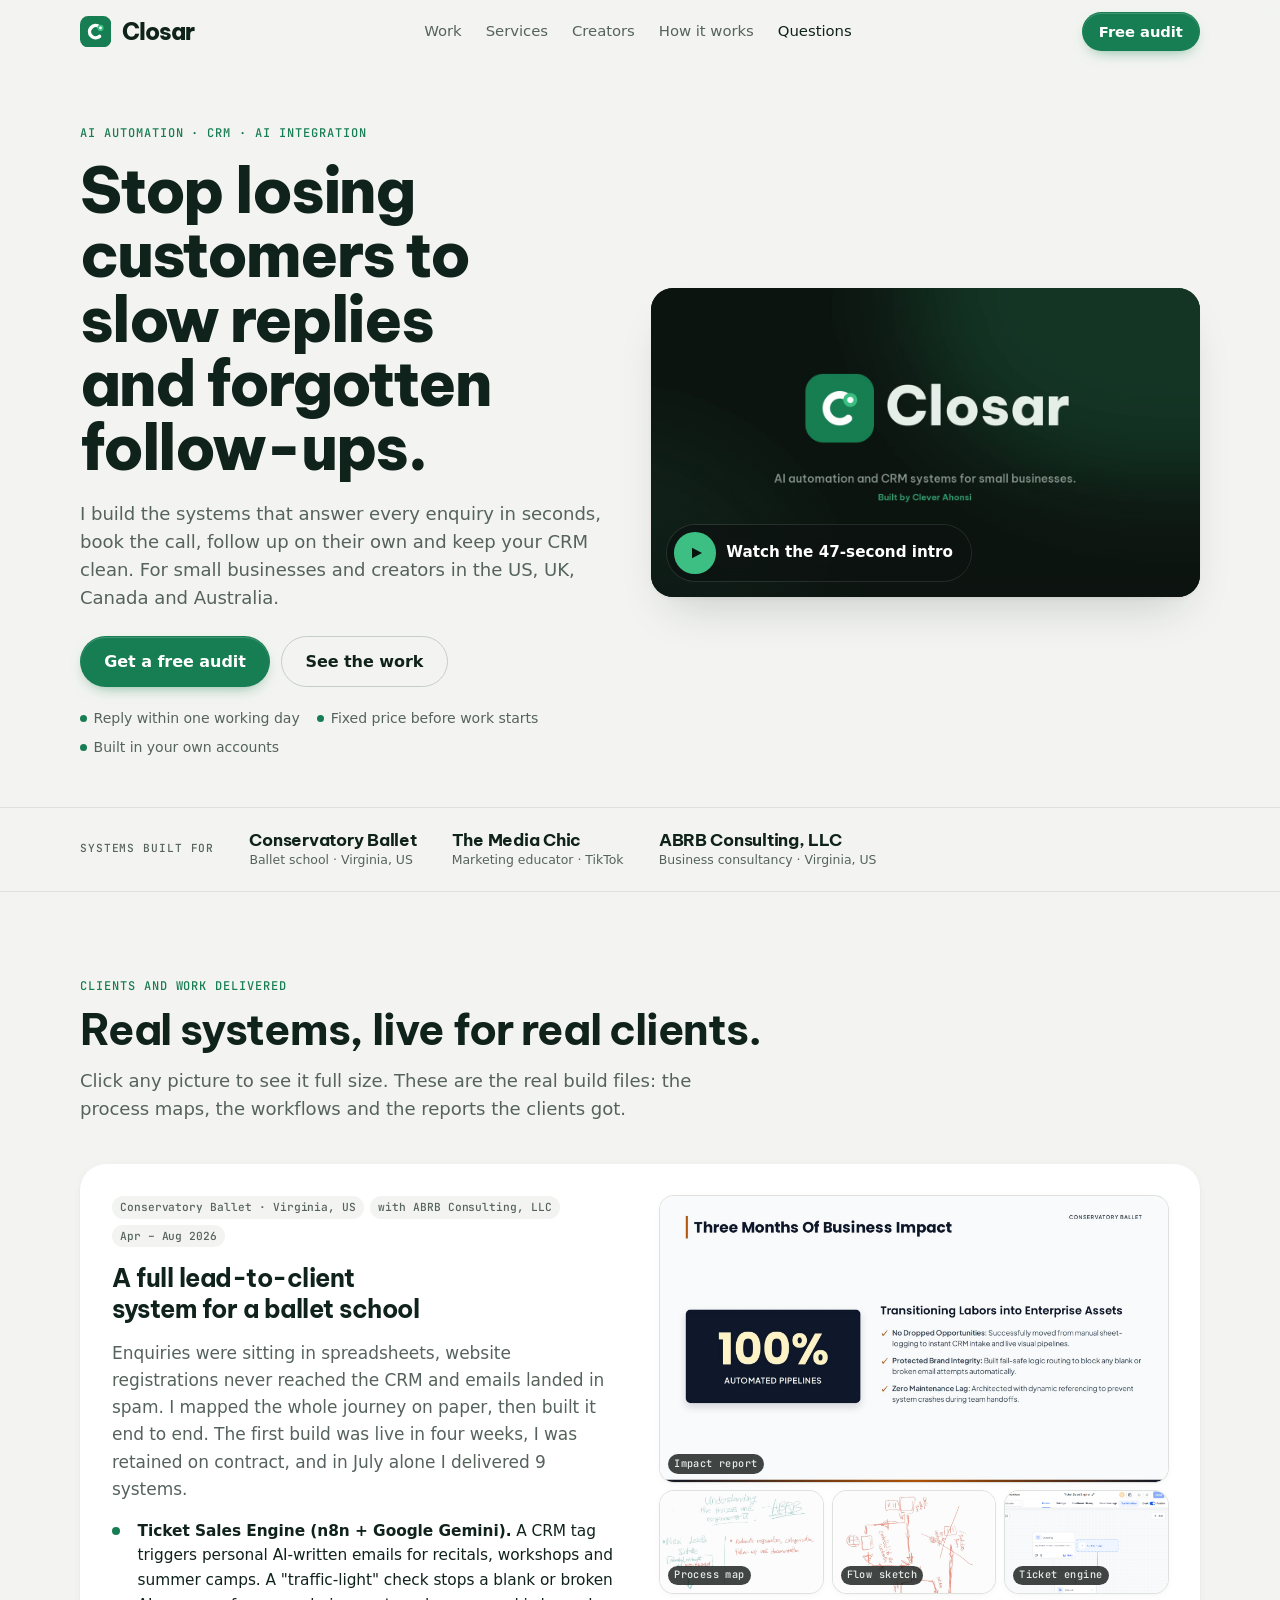
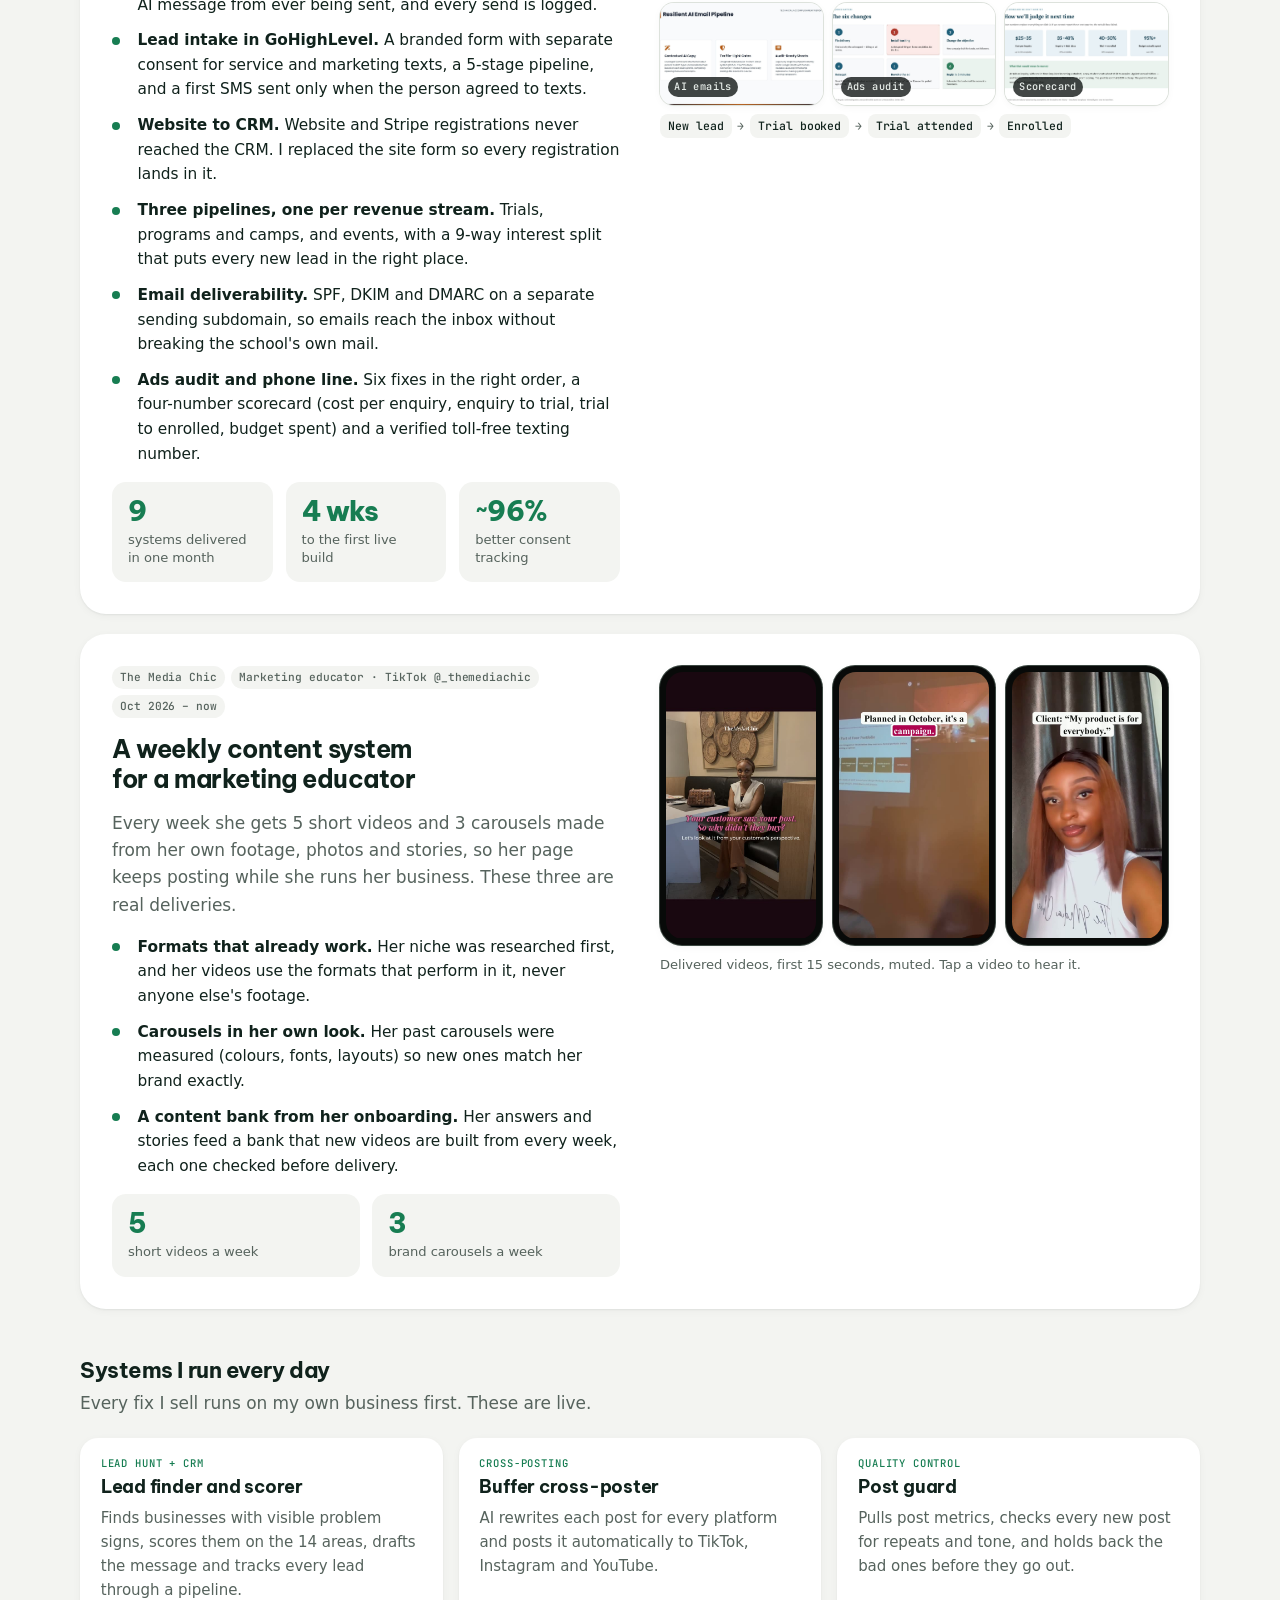
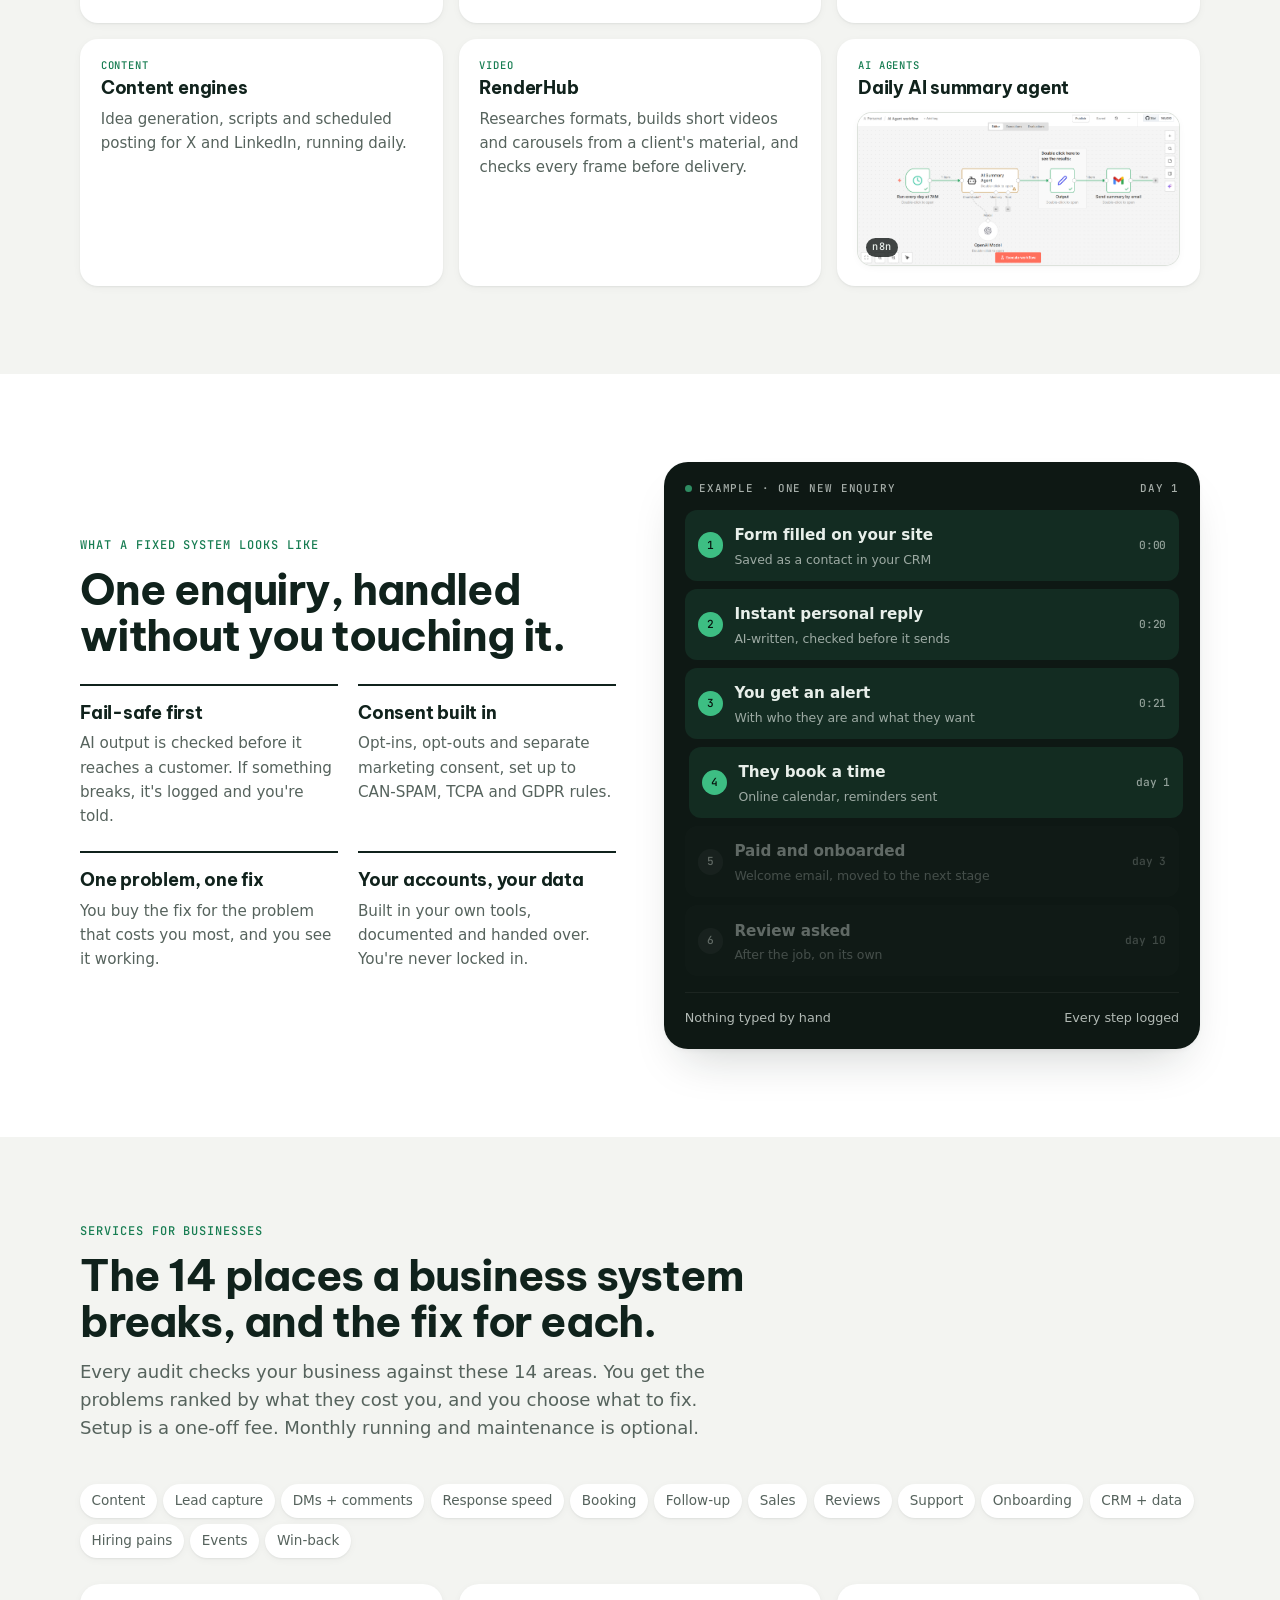
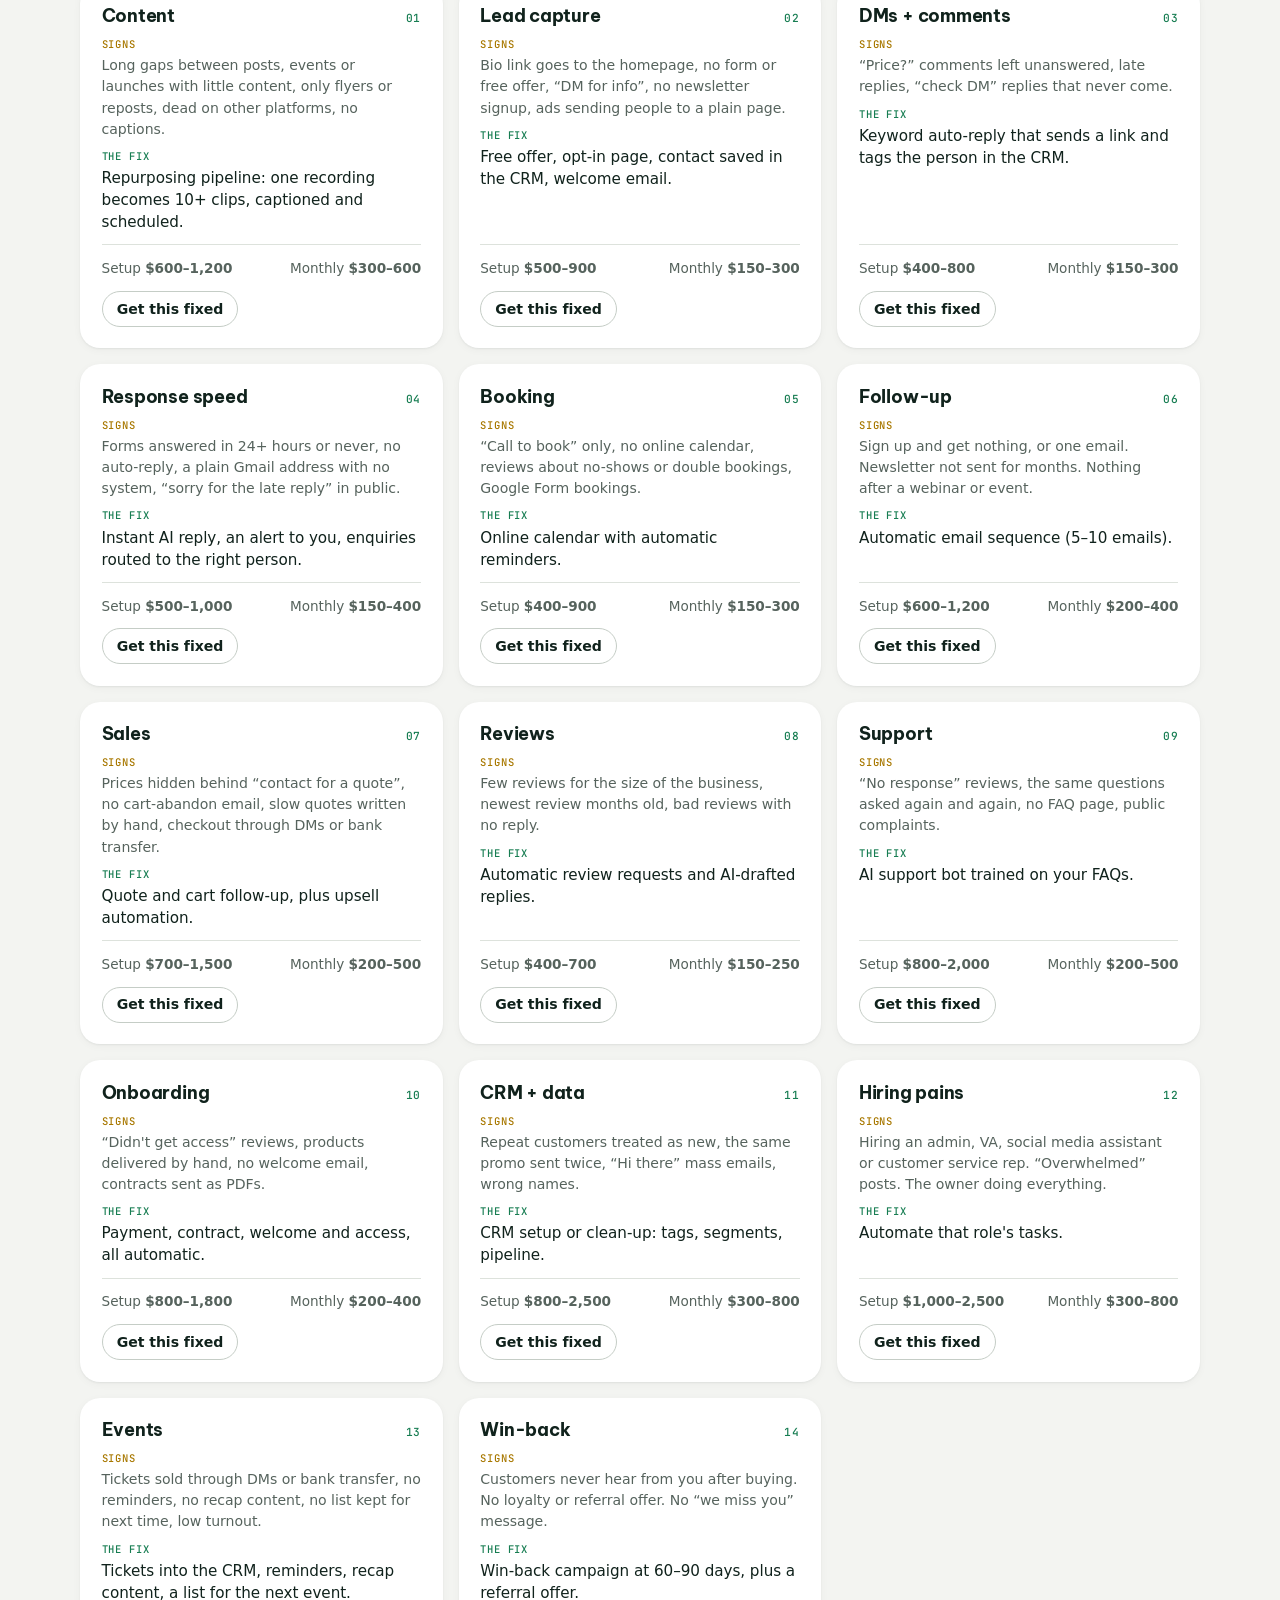
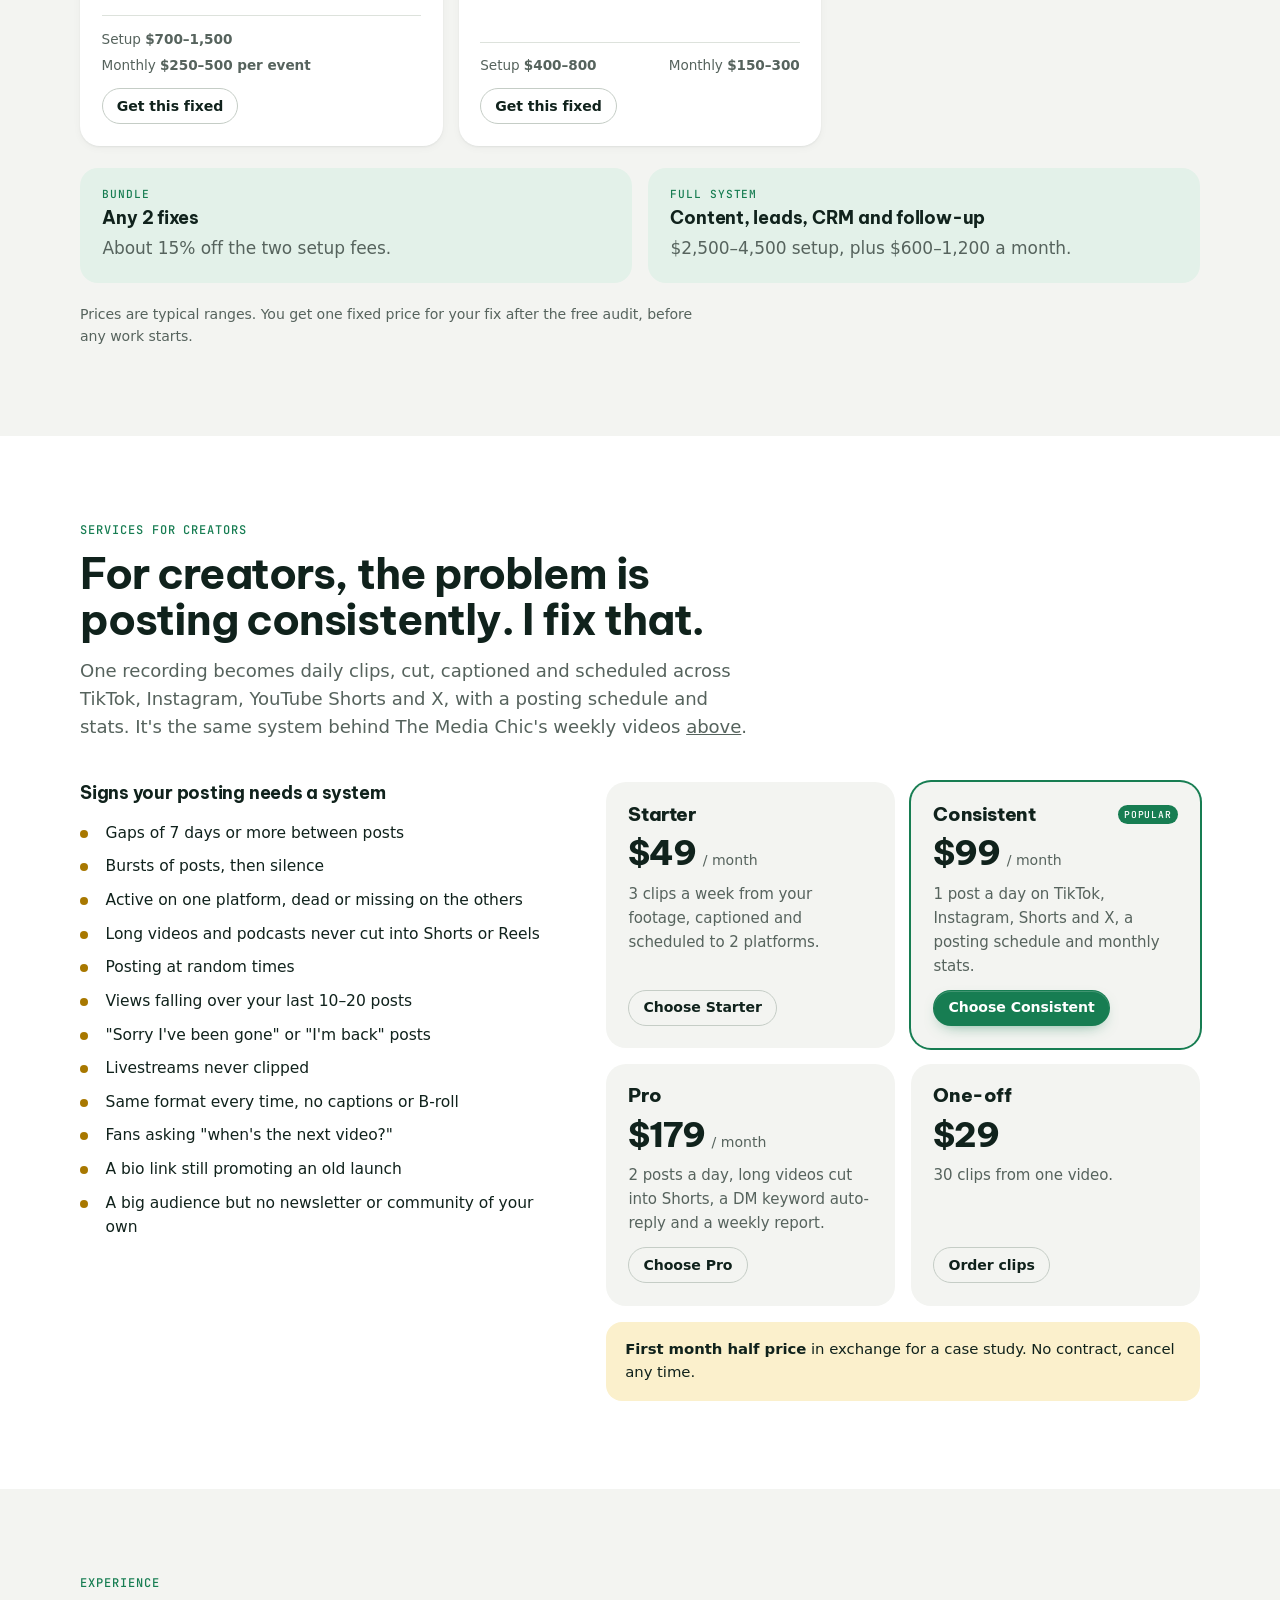
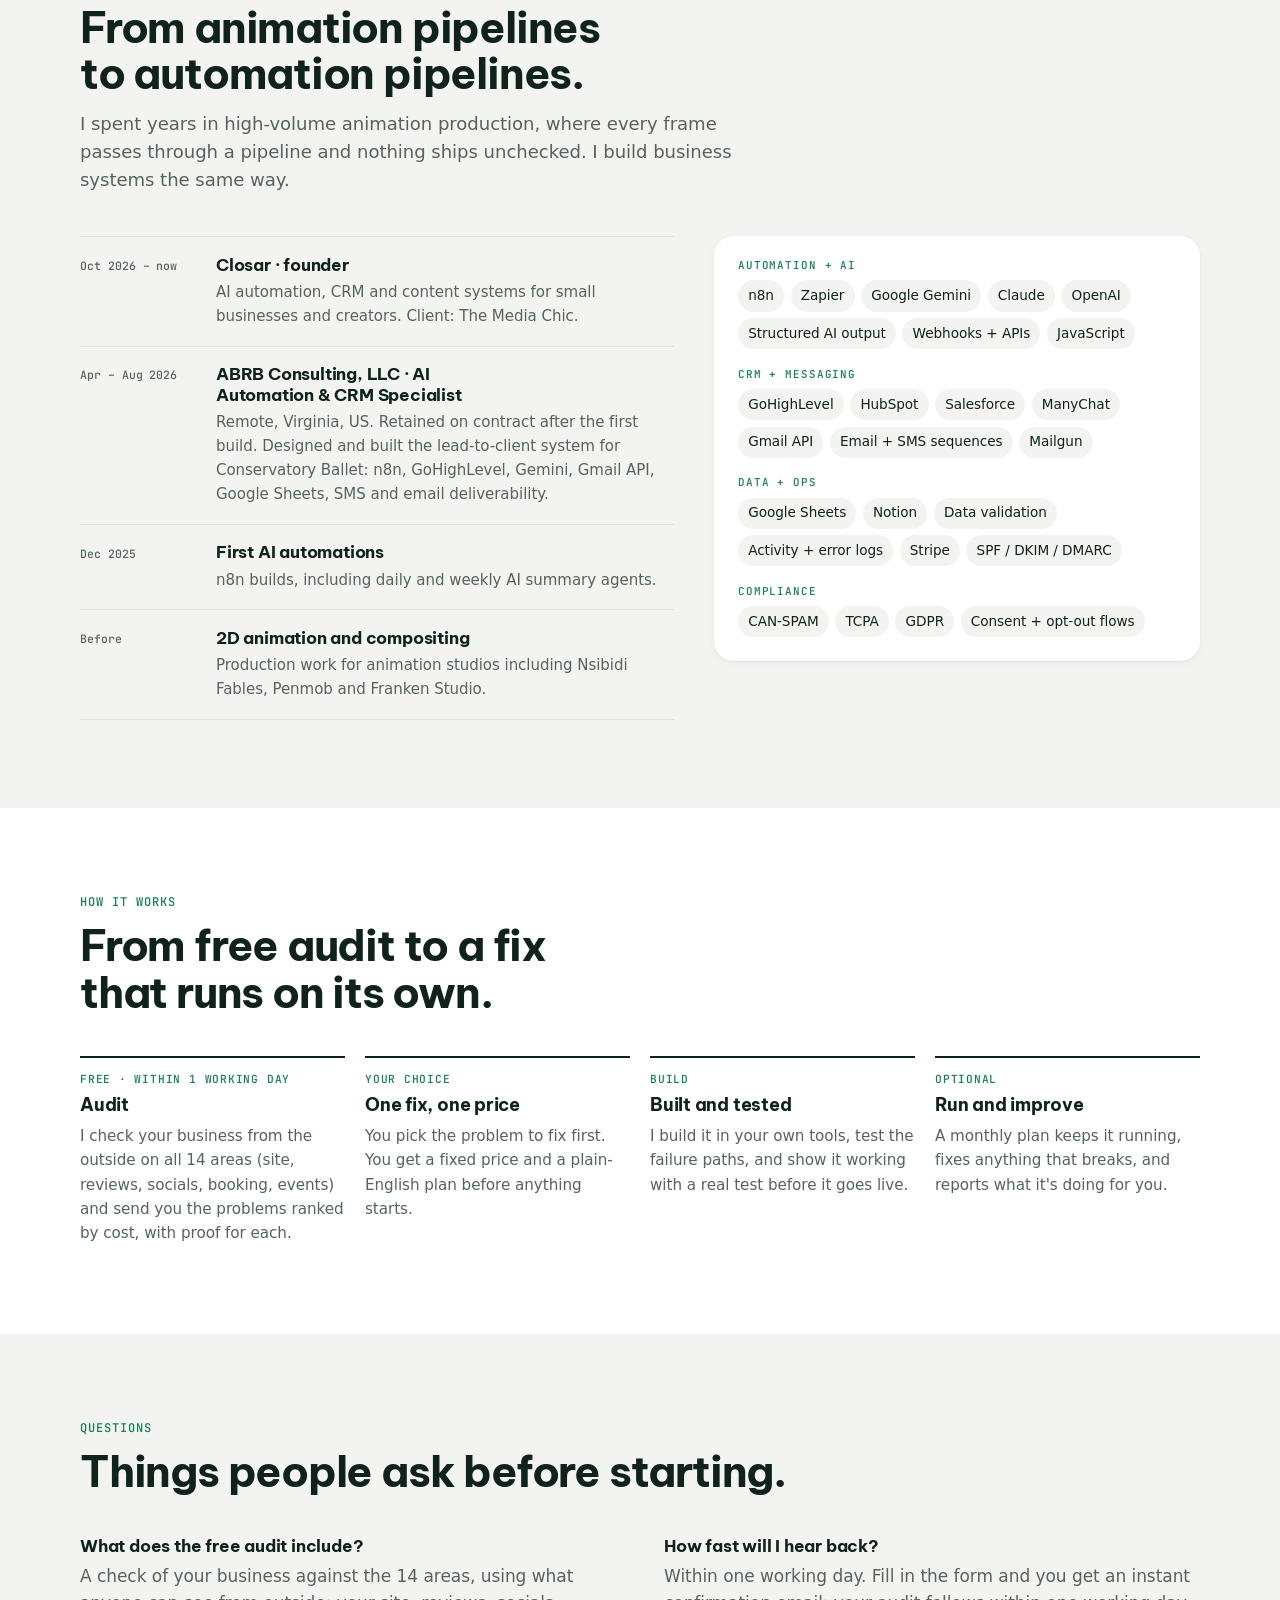
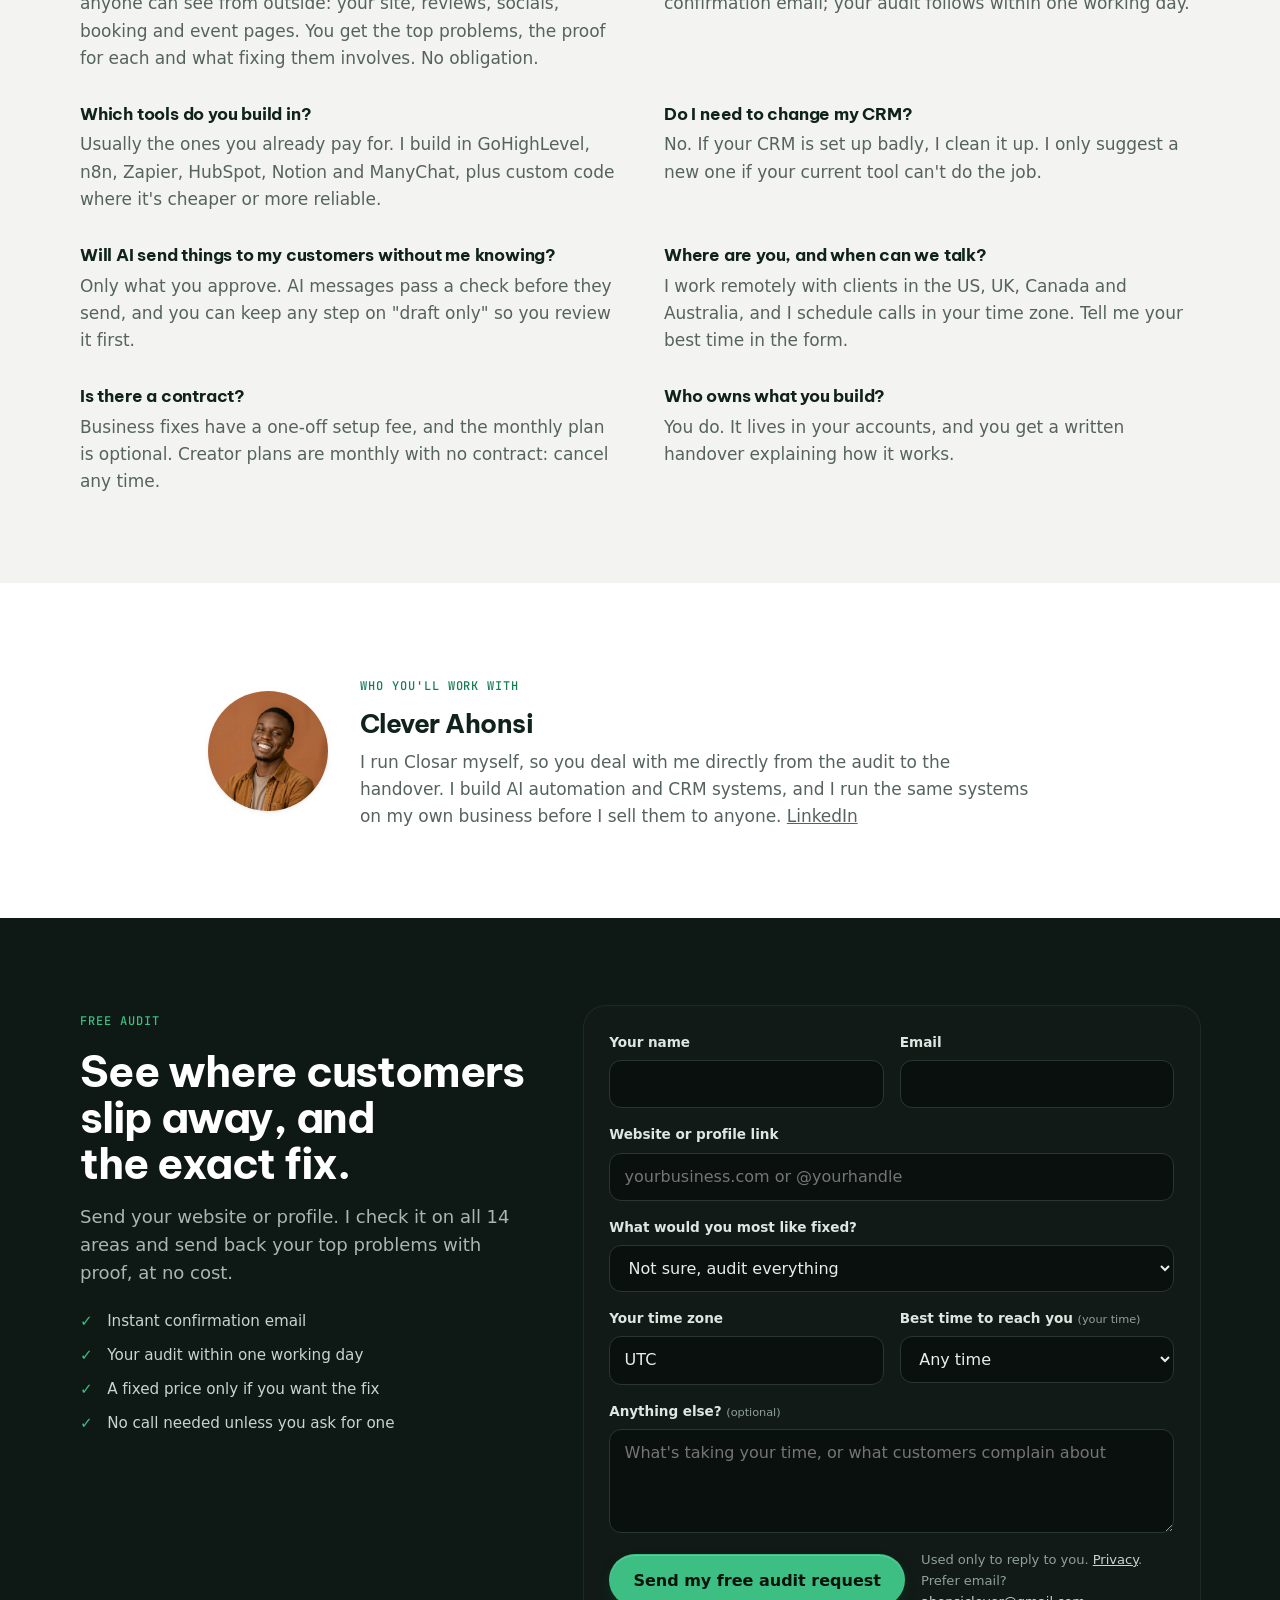
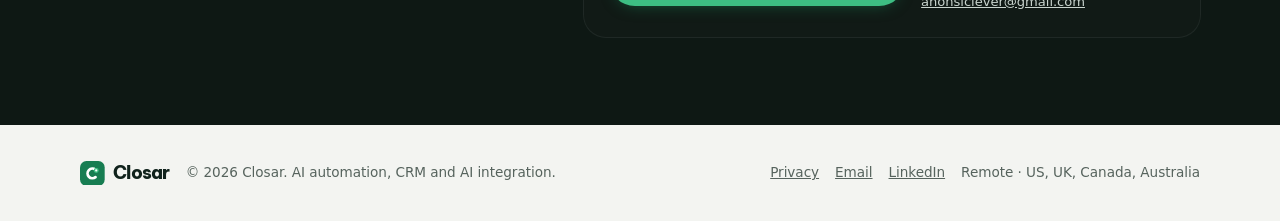
==== commit 48ded79d: "Site rebuild: intro video, proof first, audit form, fix deep links - 47s intro video (cut to Kumbi H" ====
--- a/site/index.html
+++ b/site/index.html
@@ -1,17 +1,23 @@
 <!doctype html>
 <html lang="en"><head><meta charset="utf-8"><meta name="viewport" content="width=device-width, initial-scale=1, viewport-fit=cover">
-<title>Closar · AI automation, CRM and AI integration</title>
-<meta name="description" content="Closar finds the one part of your business system that's leaking leads or time, and fixes it with AI automation, CRM setup and AI integration. Run by Clever Ahonsi.">
+<title>Closar · AI automation and CRM systems</title>
+<meta name="description" content="Closar builds the systems that reply, book, follow up and keep your CRM clean, so customers stop slipping away. AI automation, CRM and AI integration by Clever Ahonsi.">
+<meta property="og:title" content="Closar · AI automation and CRM systems">
+<meta property="og:description" content="Free audit: see where customers slip away, and the exact fix.">
+<meta property="og:image" content="https://cleverahonsi-closar.github.io/assets/closar-intro.jpg">
+<meta property="og:type" content="website">
+<meta name="theme-color" content="#0D1311">
+<link rel="icon" href="data:image/svg+xml,%3Csvg xmlns='http://www.w3.org/2000/svg' viewBox='0 0 100 100'%3E%3Crect width='100' height='100' rx='26' fill='%23177D52'/%3E%3Cpath d='M62.53 64.94A19.5 19.5 0 1 1 62.53 35.06' fill='none' stroke='%23fff' stroke-width='11' stroke-linecap='round'/%3E%3Ccircle cx='65.4' cy='38' r='10' fill='%233DBE83'/%3E%3Ccircle cx='65.4' cy='38' r='4.5' fill='%23fff'/%3E%3C/svg%3E">
 <link rel="preconnect" href="https://fonts.googleapis.com">
 <link rel="preconnect" href="https://fonts.gstatic.com" crossorigin>
 <link rel="stylesheet" href="https://fonts.googleapis.com/css2?family=Be+Vietnam+Pro:wght@600;700;800&family=JetBrains+Mono:wght@500&display=swap">
 <style>
-/* One reading column. Hero (copy | live system card) → services (14 fixes) → creators → work → experience → how it works → FAQ → founder.
-   Motion: transform/opacity only, custom curves, press feedback on pointer-down, hover gated to fine pointers. */
+/* Proof first: hero (copy | intro video) → client strip → work → how a fixed system runs → 14 fixes (each its own link) → creators
+   → experience → how it works → FAQ → founder → audit form. Motion: transform/opacity only, hover gated to fine pointers. */
 :root{
   --bg:#F3F4F1; --surface:#FFFFFF; --ink:#10221C; --muted:#56635D; --line:#DDE2DC; --line-strong:#C5CDC6;
-  --accent:#177D52; --accent-ink:#FFFFFF; --accent-soft:#E3F1E9; --logo-green:#177D52;
-  --warn:#A87800; --warn-soft:#FBF0CC;
+  --accent:#177D52; --accent-ink:#FFFFFF; --accent-soft:#E3F1E9; --logo-green:#177D52; --node:#3DBE83;
+  --warn:#A87800; --warn-soft:#FBF0CC; --bad:#B42318;
   --card-dark:#0E1814; --card-dark-fg:#E8EFEA;
   --glass:rgba(243,244,241,.72); --glass-edge:rgba(16,34,28,.08);
   --shadow-sm:0 1px 2px rgba(16,34,28,.06), 0 2px 8px rgba(16,34,28,.04);
@@ -25,30 +31,30 @@
 @media (prefers-color-scheme: dark){:root:not([data-theme="light"]){
   --bg:#0D1311; --surface:#151D1A; --ink:#E8EEEA; --muted:#97A59E; --line:#24302B; --line-strong:#33413B;
   --accent:#3DBE83; --accent-ink:#06130D; --accent-soft:#16352A; --logo-green:#22925F;
-  --warn:#F2C230; --warn-soft:#3A3014; --card-dark:#050807; --card-dark-fg:#E8EFEA;
+  --warn:#F2C230; --warn-soft:#3A3014; --bad:#F97066; --card-dark:#050807; --card-dark-fg:#E8EFEA;
   --glass:rgba(13,19,17,.7); --glass-edge:rgba(255,255,255,.07);
   --shadow-sm:0 1px 2px rgba(0,0,0,.3); --shadow-lg:0 24px 48px -20px rgba(0,0,0,.6);
   color-scheme:dark}}
 :root[data-theme="dark"]{
   --bg:#0D1311; --surface:#151D1A; --ink:#E8EEEA; --muted:#97A59E; --line:#24302B; --line-strong:#33413B;
   --accent:#3DBE83; --accent-ink:#06130D; --accent-soft:#16352A; --logo-green:#22925F;
-  --warn:#F2C230; --warn-soft:#3A3014; --card-dark:#050807; --card-dark-fg:#E8EFEA;
+  --warn:#F2C230; --warn-soft:#3A3014; --bad:#F97066; --card-dark:#050807; --card-dark-fg:#E8EFEA;
   --glass:rgba(13,19,17,.7); --glass-edge:rgba(255,255,255,.07);
   --shadow-sm:0 1px 2px rgba(0,0,0,.3); --shadow-lg:0 24px 48px -20px rgba(0,0,0,.6);
   color-scheme:dark}
 
 *{box-sizing:border-box}
-html{scroll-behavior:smooth;-webkit-text-size-adjust:100%}
+html{scroll-behavior:smooth;-webkit-text-size-adjust:100%;scroll-padding-top:5rem}
 body{margin:0;background:var(--bg);color:var(--ink);font:400 1.0625rem/1.6 var(--body);letter-spacing:-.003em;-webkit-font-smoothing:antialiased;-webkit-tap-highlight-color:transparent;overflow-x:hidden}
 body::before{content:"";position:fixed;inset:0 0 auto;height:env(safe-area-inset-top,0px);z-index:10;background:var(--bg)}
 .wrap{max-width:var(--wrap);margin:0 auto;padding-left:max(16px,env(safe-area-inset-left,0px));padding-right:max(16px,env(safe-area-inset-right,0px))}
 p{margin:0}
 a{color:inherit}
-img{max-width:100%;height:auto;display:block}
+img,video{max-width:100%;height:auto;display:block}
 :focus-visible{outline:3px solid var(--accent);outline-offset:3px;border-radius:8px}
 
 h1,h2,h3{font-family:var(--display);margin:0;text-wrap:balance}
-h1{font-size:clamp(2.3rem,5.2vw,4.1rem);font-weight:800;line-height:1.03;letter-spacing:-.035em}
+h1{font-size:clamp(2.3rem,5vw,3.9rem);font-weight:800;line-height:1.03;letter-spacing:-.035em}
 h2{font-size:clamp(1.8rem,3.5vw,2.7rem);font-weight:700;line-height:1.07;letter-spacing:-.028em}
 h3{font-size:1.15rem;font-weight:700;line-height:1.22;letter-spacing:-.012em}
 .eyebrow{font:500 .75rem/1 var(--mono);letter-spacing:.08em;text-transform:uppercase;color:var(--accent)}
@@ -61,30 +67,33 @@
 .btn:active{transform:scale(.97);transition-duration:100ms}
 .btn-primary{background:var(--accent);color:var(--accent-ink);box-shadow:0 1px 0 rgba(255,255,255,.18) inset, 0 6px 16px -8px color-mix(in srgb,var(--accent) 70%,transparent)}
 .btn-ghost{border-color:var(--line-strong);color:var(--ink);background:transparent}
+.btn-sm{padding:.6em 1em;font-size:.88rem}
+.btn svg{width:1em;height:1em;flex:none}
 @media (hover:hover) and (pointer:fine){
   .btn-primary:hover{background:color-mix(in srgb,var(--accent) 88%,#000)}
   .btn-ghost:hover{border-color:var(--ink)}
   nav.links a:hover{color:var(--ink)}
   .svc:hover{transform:translateY(-3px);box-shadow:var(--shadow-lg)}
   .plan:hover{transform:translateY(-3px);box-shadow:var(--shadow-lg)}
+  .thumb:hover img{transform:scale(1.03)}
 }
 
 header.top{position:sticky;top:env(safe-area-inset-top,0px);z-index:5;background:var(--glass);backdrop-filter:blur(20px) saturate(180%);-webkit-backdrop-filter:blur(20px) saturate(180%);transition:box-shadow 200ms ease}
 header.top.scrolled{box-shadow:0 1px 0 var(--glass-edge), 0 8px 24px -16px rgba(0,0,0,.18)}
-header.top .wrap{display:flex;align-items:center;justify-content:space-between;gap:1rem;padding-block:.8rem}
+header.top .wrap{display:flex;align-items:center;justify-content:space-between;gap:1rem;padding-block:.75rem}
 nav.links{display:flex;gap:1.5rem;font-weight:500;font-size:.93rem}
 nav.links a{text-decoration:none;color:var(--muted);transition:color 150ms ease}
 nav.links a[aria-current="true"]{color:var(--ink)}
 header.top .btn{padding:.66em 1.1em;font-size:.92rem}
 @media (max-width:900px){nav.links{display:none}}
 
-.wm{display:inline-flex;align-items:baseline;font:800 1.55rem/1 var(--display);letter-spacing:-.045em;color:var(--ink);text-decoration:none}
-.wm svg{width:.66em;height:.66em;margin:0 .03em 0 .01em;align-self:center;transform:translateY(.07em);flex:none}
-.wm .play{fill:var(--bg)} .wm .disc{fill:var(--logo-green)}
+.wm{display:inline-flex;align-items:center;gap:.45em;font:800 1.45rem/1 var(--display);letter-spacing:-.04em;color:var(--ink);text-decoration:none}
+.mark{width:1.35em;height:1.35em;flex:none}
+.mark .tile{fill:var(--logo-green)}
 
 @keyframes rise{from{opacity:0;transform:translateY(10px)}to{opacity:1;transform:none}}
 .rise{animation:rise 520ms var(--ease-out) both}
-.rise:nth-child(2){animation-delay:50ms}.rise:nth-child(3){animation-delay:100ms}.rise:nth-child(4){animation-delay:150ms}.rise:nth-child(5){animation-delay:200ms}
+.rise:nth-child(2){animation-delay:50ms}.rise:nth-child(3){animation-delay:100ms}.rise:nth-child(4){animation-delay:150ms}.rise:nth-child(5){animation-delay:200ms}.rise:nth-child(6){animation-delay:250ms}
 @keyframes lift{from{opacity:0;transform:translateY(16px) scale(.98)}to{opacity:1;transform:none}}
 
 section{padding-block:5.5rem}
@@ -92,14 +101,73 @@
 .head{display:flex;flex-direction:column;gap:.9rem;margin-bottom:2.6rem;max-width:48rem}
 
 /* hero */
-.hero .wrap{display:grid;grid-template-columns:1.1fr .9fr;gap:3rem;align-items:center;padding-block:4.5rem}
-.hero-copy{display:flex;flex-direction:column;gap:1.3rem;min-width:0}
+.hero .wrap{display:grid;grid-template-columns:1fr 1.05fr;gap:3rem;align-items:center;padding-block:4rem 3rem}
+.hero-copy{display:flex;flex-direction:column;gap:1.25rem;min-width:0}
 .cta-row{display:flex;flex-wrap:wrap;gap:.7rem;margin-top:.2rem}
-.path{display:flex;flex-wrap:wrap;align-items:center;gap:.45rem;font:500 .75rem/1 var(--mono);letter-spacing:.03em;color:var(--muted)}
-.path b{color:var(--ink);font-weight:500;padding:.55em .75em;border-radius:8px;background:var(--surface);box-shadow:var(--shadow-sm)}
-@media (max-width:900px){.hero .wrap{grid-template-columns:1fr;padding-block:3rem}}
-
-.sys{animation:lift 700ms var(--ease-out) 120ms both;background:var(--card-dark);color:var(--card-dark-fg);border-radius:24px;padding:1.3rem;box-shadow:var(--shadow-lg);min-width:0}
+.promise{display:flex;flex-wrap:wrap;gap:.4rem 1.1rem;font-size:.88rem;color:var(--muted)}
+.promise span{display:inline-flex;align-items:center;gap:.4rem}
+.promise span::before{content:"";width:.45rem;height:.45rem;border-radius:50%;background:var(--accent)}
+@media (max-width:900px){.hero .wrap{grid-template-columns:1fr;padding-block:2.5rem 2rem}}
+
+.reel{position:relative;border-radius:22px;overflow:hidden;background:#0D1311;box-shadow:var(--shadow-lg);aspect-ratio:16/9;animation:lift 700ms var(--ease-out) 120ms both;min-width:0}
+.reel video{width:100%;height:100%;object-fit:cover}
+.reel .play{position:absolute;inset:0;display:flex;align-items:flex-end;justify-content:flex-start;padding:1rem;border:0;background:linear-gradient(180deg,rgba(13,19,17,0) 55%,rgba(13,19,17,.6));color:#fff;cursor:pointer;font:600 .95rem/1 var(--body);touch-action:manipulation}
+.reel .play span{display:inline-flex;align-items:center;gap:.65rem;padding:.45rem 1.1rem .45rem .45rem;border-radius:999px;background:rgba(13,19,17,.72);backdrop-filter:blur(8px);-webkit-backdrop-filter:blur(8px);box-shadow:0 0 0 1px rgba(255,255,255,.1)}
+.reel .play i{width:2.6rem;height:2.6rem;border-radius:50%;background:var(--node);display:grid;place-items:center;transition:transform 200ms var(--ease-out)}
+.reel .play i svg{width:1rem;height:1rem;margin-left:.15rem;fill:#06130D}
+.reel .play:active i{transform:scale(.94)}
+@media (hover:hover) and (pointer:fine){.reel .play:hover i{transform:scale(1.06)}}
+.reel.playing .play{display:none}
+
+/* client strip */
+.clients{border-block:1px solid var(--line);padding-block:1.4rem}
+.clients .wrap{display:flex;flex-wrap:wrap;align-items:center;gap:.8rem 2.2rem}
+.clients .k{font:500 .7rem/1 var(--mono);letter-spacing:.08em;text-transform:uppercase;color:var(--muted)}
+.clients b{font:700 1.08rem/1.2 var(--display);letter-spacing:-.015em}
+.clients small{display:block;font-size:.78rem;color:var(--muted);font-weight:400;font-family:var(--body);letter-spacing:0;margin-top:.15rem}
+
+/* work */
+.case{display:grid;grid-template-columns:1fr 1fr;gap:2.5rem;align-items:start;padding:2rem;border-radius:26px;background:var(--surface);box-shadow:var(--shadow-sm)}
+.case + .case{margin-top:1.25rem}
+.case-meta{display:flex;flex-wrap:wrap;gap:.4rem}
+.case-meta span{font:500 .7rem/1 var(--mono);padding:.5em .7em;border-radius:999px;background:var(--bg);color:var(--muted)}
+.case-copy{display:flex;flex-direction:column;gap:1rem;min-width:0}
+.case h3.big{font-size:1.55rem;letter-spacing:-.02em}
+.built{list-style:none;margin:0;padding:0;display:flex;flex-direction:column;gap:.7rem}
+.built li{display:grid;grid-template-columns:1rem 1fr;gap:.6rem;font-size:.96rem}
+.built li::before{content:"";width:.5rem;height:.5rem;border-radius:50%;background:var(--accent);margin-top:.55em}
+.built li b{font-weight:600}
+.stats{display:grid;grid-template-columns:repeat(3,1fr);gap:.8rem}
+.stat{padding:1rem;border-radius:14px;background:var(--bg)}
+.stat strong{display:block;font:800 1.7rem/1 var(--display);letter-spacing:-.03em;font-variant-numeric:tabular-nums;color:var(--accent)}
+.stat span{font-size:.82rem;color:var(--muted);line-height:1.35;display:block;margin-top:.35rem}
+figure{margin:0;display:flex;flex-direction:column;gap:.55rem;min-width:0}
+figcaption{font-size:.82rem;color:var(--muted)}
+.gallery{display:grid;grid-template-columns:repeat(3,1fr);gap:.6rem}
+.gallery .wide{grid-column:span 3}
+.thumb{display:block;position:relative;padding:0;border:0;border-radius:14px;overflow:hidden;background:#fff;box-shadow:0 0 0 1px var(--line), var(--shadow-sm);cursor:zoom-in;aspect-ratio:16/10}
+.gallery .wide.thumb{aspect-ratio:16/9}
+.thumb img{width:100%;height:100%;object-fit:cover;object-position:top;transition:transform 400ms var(--ease-out)}
+.thumb span{position:absolute;left:.5rem;bottom:.5rem;font:500 .64rem/1 var(--mono);letter-spacing:.04em;padding:.45em .6em;border-radius:999px;background:rgba(13,19,17,.78);color:#E8EEEA}
+.pipe{display:flex;flex-wrap:wrap;align-items:center;gap:.35rem;font:500 .72rem/1 var(--mono)}
+.pipe span{padding:.55em .7em;border-radius:8px;background:var(--bg)}
+.pipe i{font-style:normal;color:var(--muted)}
+.phones{display:grid;grid-template-columns:repeat(3,1fr);gap:.7rem}
+.phone{border-radius:22px;padding:6px;background:#080A09;box-shadow:0 0 0 1px #3C4842, var(--shadow-sm);min-width:0}
+.phone video{border-radius:17px;aspect-ratio:9/16;object-fit:cover;width:100%;background:#000}
+@media (max-width:900px){.case{grid-template-columns:1fr;padding:1.4rem}}
+@media (max-width:480px){.stats{grid-template-columns:1fr}.gallery{grid-template-columns:1fr 1fr}.gallery .wide{grid-column:span 2}}
+
+.own{display:grid;grid-template-columns:repeat(3,1fr);gap:1rem;margin-top:1.25rem}
+.own-item{display:flex;flex-direction:column;gap:.45rem;padding:1.3rem;border-radius:18px;background:var(--surface);box-shadow:var(--shadow-sm);min-width:0}
+.own-item .k{font:500 .66rem/1 var(--mono);letter-spacing:.08em;text-transform:uppercase;color:var(--accent)}
+.own-item p{color:var(--muted);font-size:.94rem}
+@media (max-width:980px){.own{grid-template-columns:1fr 1fr}}
+@media (max-width:620px){.own{grid-template-columns:1fr}}
+
+/* live system */
+.live{display:grid;grid-template-columns:1fr 1fr;gap:3rem;align-items:center}
+.sys{background:var(--card-dark);color:var(--card-dark-fg);border-radius:24px;padding:1.3rem;box-shadow:var(--shadow-lg);min-width:0}
 .sys-top{display:flex;justify-content:space-between;align-items:center;font:500 .68rem/1 var(--mono);letter-spacing:.08em;text-transform:uppercase;opacity:.7;margin-bottom:1rem}
 .sys-top i{display:inline-block;width:7px;height:7px;border-radius:50%;background:#3DBE83;margin-right:.45rem}
 .steps{list-style:none;margin:0;padding:0;display:flex;flex-direction:column;gap:.5rem}
@@ -113,17 +181,19 @@
 .step small{display:block;font-size:.78rem;opacity:.65;margin-top:.1rem}
 .step .t{font:500 .7rem/1 var(--mono);opacity:.6;white-space:nowrap}
 .sys-foot{margin-top:1rem;padding-top:.9rem;border-top:1px solid rgba(255,255,255,.08);display:flex;justify-content:space-between;gap:.8rem;font-size:.8rem;opacity:.75}
-
-/* principles strip */
-.rules{display:grid;grid-template-columns:repeat(4,1fr);gap:1.25rem}
+.rules{display:grid;grid-template-columns:1fr 1fr;gap:1.4rem 1.25rem}
 .rule{display:flex;flex-direction:column;gap:.45rem;padding-top:1rem;border-top:2px solid var(--ink);min-width:0}
 .rule p{color:var(--muted);font-size:.95rem}
-@media (max-width:900px){.rules{grid-template-columns:1fr 1fr}}
+@media (max-width:900px){.live{grid-template-columns:1fr}}
 @media (max-width:540px){.rules{grid-template-columns:1fr}}
 
 /* services */
+.jump{display:flex;flex-wrap:wrap;gap:.4rem;margin-bottom:1.6rem}
+.jump a{font-size:.85rem;padding:.45em .85em;border-radius:999px;background:var(--surface);box-shadow:var(--shadow-sm);text-decoration:none;color:var(--muted)}
+.jump a:active{transform:scale(.97)}
 .svc-grid{display:grid;grid-template-columns:repeat(3,1fr);gap:1rem}
-.svc{display:flex;flex-direction:column;gap:.7rem;padding:1.35rem;border-radius:20px;background:var(--bg);min-width:0;transition:transform 250ms var(--ease-out), box-shadow 250ms var(--ease-out)}
+.svc{display:flex;flex-direction:column;gap:.7rem;padding:1.35rem;border-radius:20px;background:var(--surface);box-shadow:var(--shadow-sm);min-width:0;transition:transform 250ms var(--ease-out), box-shadow 250ms var(--ease-out)}
+.svc:target{box-shadow:0 0 0 2.5px var(--accent), var(--shadow-lg)}
 .svc-top{display:flex;justify-content:space-between;align-items:baseline;gap:.5rem}
 .svc .n{font:500 .7rem/1 var(--mono);letter-spacing:.06em;color:var(--accent)}
 .svc .signs{font-size:.88rem;color:var(--muted);line-height:1.5}
@@ -132,6 +202,7 @@
 .svc .fix b{display:block;font:500 .66rem/1 var(--mono);letter-spacing:.08em;text-transform:uppercase;color:var(--accent);margin-bottom:.35rem}
 .svc .price{margin-top:auto;padding-top:.8rem;border-top:1px solid var(--line);display:flex;flex-wrap:wrap;justify-content:space-between;gap:.3rem .8rem;font-size:.85rem;font-variant-numeric:tabular-nums}
 .svc .price span{color:var(--muted)} .svc .price strong{font-weight:600}
+.svc .btn{align-self:flex-start}
 @media (max-width:980px){.svc-grid{grid-template-columns:1fr 1fr}}
 @media (max-width:620px){.svc-grid{grid-template-columns:1fr}}
 .bundles{margin-top:1.4rem;display:grid;grid-template-columns:1fr 1fr;gap:1rem}
@@ -146,47 +217,18 @@
 .signs-list li{display:grid;grid-template-columns:1rem 1fr;gap:.6rem;font-size:.97rem}
 .signs-list li::before{content:"";width:.5rem;height:.5rem;border-radius:50%;background:var(--warn);margin-top:.58em}
 .plans{display:grid;grid-template-columns:repeat(2,1fr);gap:1rem}
-.plan{display:flex;flex-direction:column;gap:.75rem;padding:1.4rem;border-radius:20px;background:var(--surface);box-shadow:var(--shadow-sm);min-width:0;transition:transform 250ms var(--ease-out), box-shadow 250ms var(--ease-out)}
-.plan.pop{box-shadow:0 0 0 2px var(--accent), var(--shadow-sm)}
+.plan{display:flex;flex-direction:column;gap:.75rem;padding:1.4rem;border-radius:20px;background:var(--bg);min-width:0;transition:transform 250ms var(--ease-out), box-shadow 250ms var(--ease-out)}
+.plan.pop{box-shadow:0 0 0 2px var(--accent)}
 .plan-top{display:flex;justify-content:space-between;align-items:center;gap:.5rem}
 .plan-name{font:800 1.2rem/1 var(--display);letter-spacing:-.02em}
 .badge{font:500 .6rem/1 var(--mono);letter-spacing:.08em;text-transform:uppercase;padding:.5em .65em;border-radius:999px;background:var(--accent);color:var(--accent-ink)}
 .amt{font:800 2.1rem/1 var(--display);letter-spacing:-.035em;font-variant-numeric:tabular-nums}
 .amt small{font:500 .88rem/1 var(--body);color:var(--muted);letter-spacing:0}
 .plan p{font-size:.94rem;color:var(--muted)}
+.plan .btn{margin-top:auto;align-self:flex-start}
 .offer{margin-top:1rem;padding:1rem 1.2rem;border-radius:16px;background:var(--warn-soft);font-size:.93rem}
 @media (max-width:900px){.cr-grid{grid-template-columns:1fr}}
 @media (max-width:520px){.plans{grid-template-columns:1fr}}
-
-/* work */
-.case{display:grid;grid-template-columns:1.05fr .95fr;gap:2.5rem;align-items:start;padding:2rem;border-radius:26px;background:var(--surface);box-shadow:var(--shadow-sm)}
-.case + .case{margin-top:1.25rem}
-.case-meta{display:flex;flex-wrap:wrap;gap:.4rem}
-.case-meta span{font:500 .7rem/1 var(--mono);padding:.5em .7em;border-radius:999px;background:var(--bg);color:var(--muted)}
-.case-copy{display:flex;flex-direction:column;gap:1rem;min-width:0}
-.built{list-style:none;margin:0;padding:0;display:flex;flex-direction:column;gap:.7rem}
-.built li{display:grid;grid-template-columns:1rem 1fr;gap:.6rem;font-size:.96rem}
-.built li::before{content:"";width:.5rem;height:.5rem;border-radius:50%;background:var(--accent);margin-top:.55em}
-.built li b{font-weight:600}
-.stats{display:grid;grid-template-columns:repeat(3,1fr);gap:.8rem}
-.stat{padding:1rem;border-radius:14px;background:var(--bg)}
-.stat strong{display:block;font:800 1.7rem/1 var(--display);letter-spacing:-.03em;font-variant-numeric:tabular-nums}
-.stat span{font-size:.82rem;color:var(--muted);line-height:1.35;display:block;margin-top:.35rem}
-.shot{border-radius:16px;overflow:hidden;box-shadow:0 0 0 1px var(--line), var(--shadow-sm);background:#fff}
-figure{margin:0;display:flex;flex-direction:column;gap:.55rem;min-width:0}
-figcaption{font-size:.82rem;color:var(--muted)}
-.pipe{display:flex;flex-wrap:wrap;align-items:center;gap:.35rem;font:500 .72rem/1 var(--mono)}
-.pipe span{padding:.55em .7em;border-radius:8px;background:var(--bg)}
-.pipe i{font-style:normal;color:var(--muted)}
-@media (max-width:900px){.case{grid-template-columns:1fr;padding:1.4rem}}
-@media (max-width:480px){.stats{grid-template-columns:1fr}}
-
-.own{display:grid;grid-template-columns:repeat(3,1fr);gap:1rem;margin-top:1.25rem}
-.own-item{display:flex;flex-direction:column;gap:.45rem;padding:1.3rem;border-radius:18px;background:var(--surface);box-shadow:var(--shadow-sm);min-width:0}
-.own-item .k{font:500 .66rem/1 var(--mono);letter-spacing:.08em;text-transform:uppercase;color:var(--accent)}
-.own-item p{color:var(--muted);font-size:.94rem}
-@media (max-width:980px){.own{grid-template-columns:1fr 1fr}}
-@media (max-width:620px){.own{grid-template-columns:1fr}}
 
 /* experience */
 .xp{display:grid;grid-template-columns:1.1fr .9fr;gap:2.5rem;align-items:start}
@@ -196,15 +238,15 @@
 .tl .when{font:500 .72rem/1.4 var(--mono);color:var(--muted);padding-top:.2rem}
 .tl h3{font-size:1.05rem}
 .tl p{color:var(--muted);font-size:.94rem;margin-top:.3rem}
-.tools{display:flex;flex-direction:column;gap:1.2rem;padding:1.5rem;border-radius:20px;background:var(--bg)}
+.tools{display:flex;flex-direction:column;gap:1.2rem;padding:1.5rem;border-radius:20px;background:var(--surface);box-shadow:var(--shadow-sm)}
 .tools .grp b{display:block;font:500 .68rem/1 var(--mono);letter-spacing:.08em;text-transform:uppercase;color:var(--accent);margin-bottom:.6rem}
 .chips{display:flex;flex-wrap:wrap;gap:.4rem}
-.chips span{font-size:.85rem;padding:.35em .75em;border-radius:999px;background:var(--surface);box-shadow:var(--shadow-sm)}
+.chips span{font-size:.85rem;padding:.35em .75em;border-radius:999px;background:var(--bg)}
 @media (max-width:900px){.xp{grid-template-columns:1fr}}
 @media (max-width:480px){.tl li{grid-template-columns:1fr;gap:.35rem}}
 
 /* how */
-.how{list-style:none;margin:0;padding:0;display:grid;grid-template-columns:repeat(4,1fr);gap:1.25rem;counter-reset:s}
+.how{list-style:none;margin:0;padding:0;display:grid;grid-template-columns:repeat(4,1fr);gap:1.25rem}
 .how li{display:flex;flex-direction:column;gap:.5rem;padding-top:1rem;border-top:2px solid var(--ink);min-width:0}
 .how li p{color:var(--muted);font-size:.95rem}
 .how .when{font:500 .7rem/1 var(--mono);letter-spacing:.07em;text-transform:uppercase;color:var(--accent)}
@@ -222,22 +264,55 @@
 .founder p{color:var(--muted);margin-top:.6rem;max-width:62ch}
 @media (max-width:560px){.founder .wrap{grid-template-columns:1fr}}
 
-.final{background:var(--ink);color:var(--bg)}
-.final .wrap{display:flex;flex-direction:column;align-items:flex-start;gap:1.2rem}
-.final h2{color:var(--bg);max-width:22ch}
-.final p{color:color-mix(in srgb,var(--bg) 75%,var(--ink));max-width:58ch}
-.final .btn-ghost{color:var(--bg);border-color:color-mix(in srgb,var(--bg) 35%,var(--ink))}
+/* contact form */
+.final{background:var(--card-dark);color:var(--card-dark-fg)}
+.final .wrap{display:grid;grid-template-columns:.85fr 1.15fr;gap:3rem;align-items:start}
+.final h2{color:#fff;max-width:18ch}
+.final .lede{color:#A9B7B0}
+.final ul{list-style:none;margin:1.4rem 0 0;padding:0;display:flex;flex-direction:column;gap:.6rem;font-size:.95rem;color:#C9D4CE}
+.final ul li{display:grid;grid-template-columns:1.2rem 1fr;gap:.5rem}
+.final ul li::before{content:"✓";color:#3DBE83;font-weight:700}
+form.audit{display:grid;grid-template-columns:1fr 1fr;gap:1rem;padding:1.6rem;border-radius:22px;background:#111A16;box-shadow:0 0 0 1px rgba(255,255,255,.07)}
+.field{display:flex;flex-direction:column;gap:.4rem;min-width:0}
+.field.full{grid-column:1 / -1}
+.field label{font-size:.85rem;font-weight:600;color:#DDE6E1}
+.field label small{font-weight:400;color:#8FA098}
+.field input,.field select,.field textarea{font:400 16px/1.4 var(--body);color:#E8EEEA;background:#0A100D;border:1.5px solid #2A3631;border-radius:12px;padding:.75em .9em;width:100%;min-width:0;transition:border-color 150ms ease}
+.field textarea{min-height:6.5rem;resize:vertical}
+.field input:focus,.field select:focus,.field textarea:focus{outline:none;border-color:#3DBE83}
+.field input:user-invalid{border-color:#F97066}
+.hp{position:absolute;left:-9999px;width:1px;height:1px;overflow:hidden}
+.form-foot{grid-column:1 / -1;display:flex;flex-wrap:wrap;align-items:center;gap:1rem}
+.form-foot .btn-primary{background:#3DBE83;color:#06130D}
+.form-foot p{font-size:.82rem;color:#8FA098;flex:1 1 14rem}
+.form-foot a{color:#C9D4CE}
+.status{grid-column:1 / -1;font-size:.92rem;border-radius:12px;padding:.8rem 1rem;display:none}
+.status.ok{display:block;background:rgba(61,190,131,.14);color:#BFEBD5}
+.status.err{display:block;background:rgba(249,112,102,.12);color:#FBC6C1}
+@media (max-width:900px){.final .wrap{grid-template-columns:1fr}}
+@media (max-width:560px){form.audit{grid-template-columns:1fr;padding:1.1rem}}
 
 footer{padding-block:2.2rem;font-size:.85rem;color:var(--muted)}
 footer .wrap{display:flex;flex-wrap:wrap;justify-content:space-between;align-items:center;gap:1rem}
+footer nav{display:flex;flex-wrap:wrap;gap:1rem}
+
+/* lightbox */
+dialog.lb{border:0;padding:0;background:transparent;max-width:min(96vw,1400px);max-height:94vh;overflow:visible}
+dialog.lb::backdrop{background:rgba(5,8,7,.86);backdrop-filter:blur(6px)}
+dialog.lb[open]{animation:lift 260ms var(--ease-out)}
+dialog.lb img{max-width:min(96vw,1400px);max-height:82vh;width:auto;border-radius:14px;background:#fff;margin:0 auto}
+dialog.lb p{color:#E8EEEA;text-align:center;font-size:.92rem;margin-top:.7rem;padding-inline:3.2rem}
+.lb-btn{position:absolute;top:50%;transform:translateY(-50%);width:2.8rem;height:2.8rem;border-radius:50%;border:0;background:rgba(232,238,234,.92);color:#10221C;font-size:1.3rem;cursor:pointer;touch-action:manipulation}
+.lb-prev{left:-.6rem}.lb-next{right:-.6rem}
+.lb-close{position:absolute;top:-.9rem;right:-.6rem;width:2.4rem;height:2.4rem;border-radius:50%;border:0;background:#E8EEEA;color:#10221C;font-size:1.2rem;cursor:pointer}
 
 @media (prefers-reduced-motion:reduce){
   html{scroll-behavior:auto}
-  .rise,.sys{animation:fade 200ms ease both}
+  .rise,.reel{animation:fade 200ms ease both}
   @keyframes fade{from{opacity:0}to{opacity:1}}
   .btn:active{transform:none}
   .step,.step.now{transition:none;transform:none}
-  @media (hover:hover){.svc:hover,.plan:hover{transform:none}}
+  @media (hover:hover){.svc:hover,.plan:hover{transform:none}.thumb:hover img{transform:none}}
 }
 @media (prefers-reduced-transparency:reduce){header.top{background:var(--bg);backdrop-filter:none;-webkit-backdrop-filter:none}}
 @media (prefers-contrast:more){:root{--line:#8A968F;--muted:#3C4842}.svc,.plan,.case,.own-item{box-shadow:0 0 0 1.5px var(--ink)}}
@@ -245,18 +320,21 @@
 </head>
 <body>
 
+<svg width="0" height="0" style="position:absolute" aria-hidden="true">
+  <symbol id="mark" viewBox="0 0 100 100"><rect width="100" height="100" rx="26" style="fill:var(--logo-green)"/><path d="M62.53 64.94A19.5 19.5 0 1 1 62.53 35.06" fill="none" stroke="#fff" stroke-width="11" stroke-linecap="round"/><circle cx="65.4" cy="38" r="10" fill="#3DBE83"/><circle cx="65.4" cy="38" r="4.5" fill="#fff"/></symbol>
+</svg>
+
 <header class="top" id="hdr">
   <div class="wrap">
-    <a class="wm" href="#top" aria-label="Closar home">cl<svg viewBox="0 0 100 100" aria-hidden="true"><circle class="disc" cx="50" cy="50" r="50"/><path class="play" d="M40 30 L72 50 L40 70Z"/></svg>sar</a>
+    <a class="wm" href="#top" aria-label="Closar home"><svg class="mark" aria-hidden="true"><use href="#mark"/></svg>Closar</a>
     <nav class="links" aria-label="Sections">
+      <a href="#work">Work</a>
       <a href="#services">Services</a>
       <a href="#creators">Creators</a>
-      <a href="#work">Work</a>
-      <a href="#experience">Experience</a>
       <a href="#how">How it works</a>
       <a href="#faq">Questions</a>
     </nav>
-    <a class="btn btn-primary audit-link" href="#contact">Free audit</a>
+    <a class="btn btn-primary" href="#contact">Free audit</a>
   </div>
 </header>
 
@@ -265,17 +343,125 @@
     <div class="wrap">
       <div class="hero-copy">
         <span class="eyebrow rise">AI automation · CRM · AI integration</span>
-        <h1 class="rise">Find the part of your business that's leaking. Fix that one thing first.</h1>
-        <p class="lede rise">Missed enquiries, slow replies, bookings by phone, tickets by bank transfer, customers who never hear from you again. Closar finds the broken part of your system from the outside, then builds the fix with AI and automation, for creators and small businesses.</p>
+        <h1 class="rise">Stop losing customers to slow replies and forgotten follow-ups.</h1>
+        <p class="lede rise">I build the systems that answer every enquiry in seconds, book the call, follow up on their own and keep your CRM clean. For small businesses and creators in the US, UK, Canada and Australia.</p>
         <div class="cta-row rise">
-          <a class="btn btn-primary audit-link" href="#contact">Get a free audit</a>
-          <a class="btn btn-ghost" href="#services">See every service</a>
+          <a class="btn btn-primary" href="#contact">Get a free audit</a>
+          <a class="btn btn-ghost" href="#work">See the work</a>
         </div>
-        <div class="path rise" aria-label="How it works">
-          <b>1 · Free audit</b><span aria-hidden="true">→</span><b>2 · One fix, fixed price</b><span aria-hidden="true">→</span><b>3 · Built, tested, running</b>
+        <div class="promise rise"><span>Reply within one working day</span><span>Fixed price before work starts</span><span>Built in your own accounts</span></div>
+      </div>
+      <div class="reel" id="reel">
+        <video id="reel-video" preload="none" playsinline poster="assets/closar-intro.jpg" width="1280" height="720">
+          <source src="assets/closar-intro.mp4" type="video/mp4">
+        </video>
+        <button class="play" id="reel-play" type="button" aria-label="Play the 47-second Closar intro with sound"><span><i><svg viewBox="0 0 24 24" aria-hidden="true"><path d="M6 4l15 8-15 8z"/></svg></i>Watch the 47-second intro</span></button>
+      </div>
+    </div>
+  </section>
+
+  <div class="clients" aria-label="Clients">
+    <div class="wrap">
+      <span class="k">Systems built for</span>
+      <b>Conservatory Ballet<small>Ballet school · Virginia, US</small></b>
+      <b>The Media Chic<small>Marketing educator · TikTok</small></b>
+      <b>ABRB Consulting, LLC<small>Business consultancy · Virginia, US</small></b>
+    </div>
+  </div>
+
+  <section id="work">
+    <div class="wrap">
+      <div class="head">
+        <span class="eyebrow">Clients and work delivered</span>
+        <h2>Real systems, live for real clients.</h2>
+        <p class="lede">Click any picture to see it full size. These are the real build files: the process maps, the workflows and the reports the clients got.</p>
+      </div>
+
+      <article class="case">
+        <div class="case-copy">
+          <div class="case-meta"><span>Conservatory Ballet · Virginia, US</span><span>with ABRB Consulting, LLC</span><span>Apr – Aug 2026</span></div>
+          <h3 class="big">A full lead-to-client system for a ballet school</h3>
+          <p class="muted">Enquiries were sitting in spreadsheets, website registrations never reached the CRM and emails landed in spam. I mapped the whole journey on paper, then built it end to end. The first build was live in four weeks, I was retained on contract, and in July alone I delivered 9 systems.</p>
+          <ul class="built">
+            <li><span><b>Ticket Sales Engine (n8n + Google Gemini).</b> A CRM tag triggers personal AI-written emails for recitals, workshops and summer camps. A "traffic-light" check stops a blank or broken AI message from ever being sent, and every send is logged.</span></li>
+            <li><span><b>Lead intake in GoHighLevel.</b> A branded form with separate consent for service and marketing texts, a 5-stage pipeline, and a first SMS sent only when the person agreed to texts.</span></li>
+            <li><span><b>Website to CRM.</b> Website and Stripe registrations never reached the CRM. I replaced the site form so every registration lands in it.</span></li>
+            <li><span><b>Three pipelines, one per revenue stream.</b> Trials, programs and camps, and events, with a 9-way interest split that puts every new lead in the right place.</span></li>
+            <li><span><b>Email deliverability.</b> SPF, DKIM and DMARC on a separate sending subdomain, so emails reach the inbox without breaking the school's own mail.</span></li>
+            <li><span><b>Ads audit and phone line.</b> Six fixes in the right order, a four-number scorecard (cost per enquiry, enquiry to trial, trial to enrolled, budget spent) and a verified toll-free texting number.</span></li>
+          </ul>
+          <div class="stats">
+            <div class="stat"><strong>9</strong><span>systems delivered in one month</span></div>
+            <div class="stat"><strong>4 wks</strong><span>to the first live build</span></div>
+            <div class="stat"><strong>~96%</strong><span>better consent tracking</span></div>
+          </div>
         </div>
-      </div>
-
+        <figure>
+          <div class="gallery" id="gallery">
+            <button class="thumb wide" type="button" data-full="assets/work/impact.jpg" data-cap="The impact report the client received: every lead pipeline moved from manual sheets to automated CRM intake."><img src="assets/work/impact.jpg" alt="Slide: three months of business impact, 100% automated pipelines" loading="lazy" width="1800" height="1012"><span>Impact report</span></button>
+            <button class="thumb" type="button" data-full="assets/work/process-map.jpg" data-cap="Step 1: the lead journey mapped on paper (new, undecided, hot) and what to automate at each stage."><img src="assets/work/process-map.jpg" alt="Hand-drawn process map of the lead journey" loading="lazy" width="1200" height="1696"><span>Process map</span></button>
+            <button class="thumb" type="button" data-full="assets/work/flow-sketch.jpg" data-cap="The website-to-CRM flow sketched before it was built."><img src="assets/work/flow-sketch.jpg" alt="Hand-drawn flow from website forms into the CRM pipelines" loading="lazy" width="1200" height="1696"><span>Flow sketch</span></button>
+            <button class="thumb" type="button" data-full="assets/ticket-engine.png" data-cap="The Ticket Sales Engine trigger in GoHighLevel. Each tagged contact goes to n8n, where Gemini writes the email."><img src="assets/ticket-engine.png" alt="Ticket Sales Engine workflow in GoHighLevel" loading="lazy" width="946" height="781"><span>Ticket engine</span></button>
+            <button class="thumb" type="button" data-full="assets/work/ai-email-pipeline.jpg" data-cap="The AI email pipeline: personal copy, traffic-light gates that hold bad output, and an audit log in Google Sheets."><img src="assets/work/ai-email-pipeline.jpg" alt="Slide: resilient AI email pipeline" loading="lazy" width="1800" height="1012"><span>AI emails</span></button>
+            <button class="thumb" type="button" data-full="assets/work/ads-six-changes.jpg" data-cap="The ads audit: six changes, in order, starting with delivery and tracking."><img src="assets/work/ads-six-changes.jpg" alt="Slide: the six changes from the ads audit" loading="lazy" width="1800" height="1011"><span>Ads audit</span></button>
+            <button class="thumb" type="button" data-full="assets/work/ads-scorecard.jpg" data-cap="The four-number scorecard the next ads quarter is judged on."><img src="assets/work/ads-scorecard.jpg" alt="Slide: the four-number ads scorecard" loading="lazy" width="1800" height="1011"><span>Scorecard</span></button>
+          </div>
+          <div class="pipe" aria-label="The trial pipeline"><span>New lead</span><i>→</i><span>Trial booked</span><i>→</i><span>Trial attended</span><i>→</i><span>Enrolled</span></div>
+        </figure>
+      </article>
+
+      <article class="case">
+        <div class="case-copy">
+          <div class="case-meta"><span>The Media Chic</span><span>Marketing educator · TikTok @_themediachic</span><span>Oct 2026 – now</span></div>
+          <h3 class="big">A weekly content system for a marketing educator</h3>
+          <p class="muted">Every week she gets 5 short videos and 3 carousels made from her own footage, photos and stories, so her page keeps posting while she runs her business. These three are real deliveries.</p>
+          <ul class="built">
+            <li><span><b>Formats that already work.</b> Her niche was researched first, and her videos use the formats that perform in it, never anyone else's footage.</span></li>
+            <li><span><b>Carousels in her own look.</b> Her past carousels were measured (colours, fonts, layouts) so new ones match her brand exactly.</span></li>
+            <li><span><b>A content bank from her onboarding.</b> Her answers and stories feed a bank that new videos are built from every week, each one checked before delivery.</span></li>
+          </ul>
+          <div class="stats" style="grid-template-columns:1fr 1fr">
+            <div class="stat"><strong>5</strong><span>short videos a week</span></div>
+            <div class="stat"><strong>3</strong><span>brand carousels a week</span></div>
+          </div>
+        </div>
+        <figure>
+          <div class="phones">
+            <div class="phone"><video class="auto" muted loop playsinline preload="none" poster="assets/work/mediachic-1.jpg" width="540" height="960" aria-label="Media Chic video: Your customer saw your post. So why didn't they buy?"><source src="assets/work/mediachic-1.mp4" type="video/mp4"></video></div>
+            <div class="phone"><video class="auto" muted loop playsinline preload="none" poster="assets/work/mediachic-2.jpg" width="540" height="960" aria-label="Media Chic video: Planned in October, it's a campaign"><source src="assets/work/mediachic-2.mp4" type="video/mp4"></video></div>
+            <div class="phone"><video class="auto" muted loop playsinline preload="none" poster="assets/work/mediachic-3.jpg" width="540" height="960" aria-label="Media Chic video: Client says my product is for everybody"><source src="assets/work/mediachic-3.mp4" type="video/mp4"></video></div>
+          </div>
+          <figcaption>Delivered videos, first 15 seconds, muted. Tap a video to hear it.</figcaption>
+        </figure>
+      </article>
+
+      <h3 style="margin-top:3rem;font-size:1.4rem;letter-spacing:-.02em">Systems I run every day</h3>
+      <p class="muted" style="margin-top:.4rem;max-width:62ch">Every fix I sell runs on my own business first. These are live.</p>
+      <div class="own">
+        <div class="own-item"><span class="k">Lead hunt + CRM</span><h3>Lead finder and scorer</h3><p>Finds businesses with visible problem signs, scores them on the 14 areas, drafts the message and tracks every lead through a pipeline.</p></div>
+        <div class="own-item"><span class="k">Cross-posting</span><h3>Buffer cross-poster</h3><p>AI rewrites each post for every platform and posts it automatically to TikTok, Instagram and YouTube.</p></div>
+        <div class="own-item"><span class="k">Quality control</span><h3>Post guard</h3><p>Pulls post metrics, checks every new post for repeats and tone, and holds back the bad ones before they go out.</p></div>
+        <div class="own-item"><span class="k">Content</span><h3>Content engines</h3><p>Idea generation, scripts and scheduled posting for X and LinkedIn, running daily.</p></div>
+        <div class="own-item"><span class="k">Video</span><h3>RenderHub</h3><p>Researches formats, builds short videos and carousels from a client's material, and checks every frame before delivery.</p></div>
+        <div class="own-item"><span class="k">AI agents</span><h3>Daily AI summary agent</h3><button class="thumb" type="button" style="margin-top:.4rem;aspect-ratio:auto" data-full="assets/n8n-summary-agent.png" data-cap="n8n: a 7 AM daily AI summary agent that emails the result."><img src="assets/n8n-summary-agent.png" alt="An n8n workflow for a daily 7 AM AI summary agent" width="1599" height="756" loading="lazy" style="object-fit:contain"><span>n8n</span></button></div>
+      </div>
+    </div>
+  </section>
+
+  <section class="band">
+    <div class="wrap live">
+      <div>
+        <div class="head" style="margin-bottom:1.6rem">
+          <span class="eyebrow">What a fixed system looks like</span>
+          <h2>One enquiry, handled without you touching it.</h2>
+        </div>
+        <div class="rules">
+          <div class="rule"><h3>Fail-safe first</h3><p>AI output is checked before it reaches a customer. If something breaks, it's logged and you're told.</p></div>
+          <div class="rule"><h3>Consent built in</h3><p>Opt-ins, opt-outs and separate marketing consent, set up to CAN-SPAM, TCPA and GDPR rules.</p></div>
+          <div class="rule"><h3>One problem, one fix</h3><p>You buy the fix for the problem that costs you most, and you see it working.</p></div>
+          <div class="rule"><h3>Your accounts, your data</h3><p>Built in your own tools, documented and handed over. You're never locked in.</p></div>
+        </div>
+      </div>
       <div class="sys" aria-label="Example: one new enquiry moving through an automated system">
         <div class="sys-top"><span><i></i>Example · one new enquiry</span><span id="sys-clock">0:00</span></div>
         <ol class="steps" id="steps">
@@ -291,21 +477,6 @@
     </div>
   </section>
 
-  <section class="band">
-    <div class="wrap">
-      <div class="head">
-        <span class="eyebrow">How I build</span>
-        <h2>Automation that's safe to leave running.</h2>
-      </div>
-      <div class="rules">
-        <div class="rule"><h3>One problem, one fix</h3><p>You don't buy a "system". You buy the fix for the problem that costs you most, and you see it working.</p></div>
-        <div class="rule"><h3>Fail-safe first</h3><p>AI output is checked before it reaches a customer. If something breaks, it's logged and you're told, not left silent.</p></div>
-        <div class="rule"><h3>Consent built in</h3><p>Opt-ins, opt-outs and separate consent for marketing messages, set up to CAN-SPAM, TCPA and GDPR rules.</p></div>
-        <div class="rule"><h3>Your accounts, your data</h3><p>Everything is built in your own tools and accounts, documented, and handed over so you're never locked in.</p></div>
-      </div>
-    </div>
-  </section>
-
   <section id="services">
     <div class="wrap">
       <div class="head">
@@ -313,6 +484,7 @@
         <h2>The 14 places a business system breaks, and the fix for each.</h2>
         <p class="lede">Every audit checks your business against these 14 areas. You get the problems ranked by what they cost you, and you choose what to fix. Setup is a one-off fee. Monthly running and maintenance is optional.</p>
       </div>
+      <nav class="jump" id="jump" aria-label="Jump to a fix"></nav>
       <div class="svc-grid" id="svc-grid"></div>
       <div class="bundles">
         <div class="bundle"><b>Bundle</b><h3>Any 2 fixes</h3><p class="muted">About 15% off the two setup fees.</p></div>
@@ -327,7 +499,7 @@
       <div class="head">
         <span class="eyebrow">Services for creators</span>
         <h2>For creators, the problem is posting consistently. I fix that.</h2>
-        <p class="lede">One recording becomes daily clips, cut, captioned and scheduled across TikTok, Instagram, YouTube Shorts and X, with a posting schedule and stats.</p>
+        <p class="lede">One recording becomes daily clips, cut, captioned and scheduled across TikTok, Instagram, YouTube Shorts and X, with a posting schedule and stats. It's the same system behind The Media Chic's weekly videos <a href="#work">above</a>.</p>
       </div>
       <div class="cr-grid">
         <div>
@@ -349,10 +521,10 @@
         </div>
         <div>
           <div class="plans">
-            <article class="plan"><div class="plan-top"><span class="plan-name">Starter</span></div><div class="amt">$49 <small>/ month</small></div><p>3 clips a week from your footage, captioned and scheduled to 2 platforms.</p></article>
-            <article class="plan pop"><div class="plan-top"><span class="plan-name">Consistent</span><span class="badge">Popular</span></div><div class="amt">$99 <small>/ month</small></div><p>1 post a day on TikTok, Instagram, Shorts and X, a posting schedule and monthly stats.</p></article>
-            <article class="plan"><div class="plan-top"><span class="plan-name">Pro</span></div><div class="amt">$179 <small>/ month</small></div><p>2 posts a day, long videos cut into Shorts, a DM keyword auto-reply and a weekly report.</p></article>
-            <article class="plan"><div class="plan-top"><span class="plan-name">One-off</span></div><div class="amt">$29</div><p>30 clips from one video.</p></article>
+            <article class="plan"><div class="plan-top"><span class="plan-name">Starter</span></div><div class="amt">$49 <small>/ month</small></div><p>3 clips a week from your footage, captioned and scheduled to 2 platforms.</p><a class="btn btn-ghost btn-sm pick" href="#contact" data-pick="Creator plan: Starter">Choose Starter</a></article>
+            <article class="plan pop"><div class="plan-top"><span class="plan-name">Consistent</span><span class="badge">Popular</span></div><div class="amt">$99 <small>/ month</small></div><p>1 post a day on TikTok, Instagram, Shorts and X, a posting schedule and monthly stats.</p><a class="btn btn-primary btn-sm pick" href="#contact" data-pick="Creator plan: Consistent">Choose Consistent</a></article>
+            <article class="plan"><div class="plan-top"><span class="plan-name">Pro</span></div><div class="amt">$179 <small>/ month</small></div><p>2 posts a day, long videos cut into Shorts, a DM keyword auto-reply and a weekly report.</p><a class="btn btn-ghost btn-sm pick" href="#contact" data-pick="Creator plan: Pro">Choose Pro</a></article>
+            <article class="plan"><div class="plan-top"><span class="plan-name">One-off</span></div><div class="amt">$29</div><p>30 clips from one video.</p><a class="btn btn-ghost btn-sm pick" href="#contact" data-pick="Creator: one-off 30 clips">Order clips</a></article>
           </div>
           <p class="offer"><b>First month half price</b> in exchange for a case study. No contract, cancel any time.</p>
         </div>
@@ -360,83 +532,17 @@
     </div>
   </section>
 
-  <section id="work">
-    <div class="wrap">
-      <div class="head">
-        <span class="eyebrow">Clients and work delivered</span>
-        <h2>Work I've built for clients.</h2>
-      </div>
-
-      <article class="case">
-        <div class="case-copy">
-          <div class="case-meta"><span>Conservatory Ballet, US</span><span>via ABRB Consulting, LLC · Virginia</span><span>Apr–Aug 2026</span></div>
-          <h3 style="font-size:1.55rem;letter-spacing:-.02em">A full lead-to-client system for a ballet school</h3>
-          <p class="muted">I joined as an AI automation and systems intern, shipped the first build in four weeks, then presented a proposal and was kept on as a contractor. In July alone I put in 106 hours over 25 working days and delivered 9 systems.</p>
-          <ul class="built">
-            <li><span><b>Ticket Sales Engine (n8n + Google Gemini).</b> A CRM tag triggers personal AI-written emails for recitals, workshops and summer camps. A "traffic-light" check stops a blank or broken AI message from ever being sent, and every send is logged.</span></li>
-            <li><span><b>Lead intake in GoHighLevel.</b> A branded form with separate consent for service and marketing texts, a 5-stage pipeline, and a first SMS sent only when the person agreed to texts.</span></li>
-            <li><span><b>Website to CRM.</b> Found that website and Stripe registrations never reached the CRM, and replaced the site form so every registration lands in it.</span></li>
-            <li><span><b>Three pipelines, one per revenue stream.</b> Trials, programs and camps, and events, with a 9-way interest split that puts every new lead in the right place.</span></li>
-            <li><span><b>Email deliverability.</b> Emails were landing in spam. Set up SPF, DKIM and DMARC on a separate sending subdomain without breaking the school's own inbox.</span></li>
-            <li><span><b>Ads audit and phone line.</b> An audit of paid ads with a four-number scorecard (cost per enquiry, enquiry to trial, trial to enrolled, budget spent), and a verified toll-free number for texting.</span></li>
-          </ul>
-          <div class="stats">
-            <div class="stat"><strong>9</strong><span>systems delivered in July 2026</span></div>
-            <div class="stat"><strong>~96%</strong><span>better consent tracking</span></div>
-            <div class="stat"><strong>0</strong><span>follow-ups sent by hand once live</span></div>
-          </div>
-        </div>
-        <figure>
-          <div class="shot"><img src="assets/ticket-engine.png" alt="The Ticket Sales Engine workflow in GoHighLevel: a contact tag trigger feeding a webhook" width="946" height="781" loading="lazy"></div>
-          <figcaption>The Ticket Sales Engine trigger in GoHighLevel, April 2026. The webhook hands each tagged contact to n8n, where Gemini writes the email.</figcaption>
-          <div class="pipe" aria-label="The trial pipeline"><span>New lead</span><i>→</i><span>Trial booked</span><i>→</i><span>Trial attended</span><i>→</i><span>Enrolled</span></div>
-        </figure>
-      </article>
-
-      <article class="case">
-        <div class="case-copy">
-          <div class="case-meta"><span>The Media Chic</span><span>Marketing educator · TikTok @_themediachic</span><span>Oct 2026 – now</span></div>
-          <h3 style="font-size:1.55rem;letter-spacing:-.02em">A weekly content system for a marketing educator</h3>
-          <p class="muted">Every week she gets 5 short videos and 3 carousels, made from her own footage, photos and stories, so her page keeps posting while she runs her business.</p>
-          <ul class="built">
-            <li><span><b>Formats that already work.</b> Her niche was researched first, and her videos use the formats that perform in it, never anyone else's footage.</span></li>
-            <li><span><b>Carousels in her own look.</b> Her past carousels were measured (colours, fonts, layouts) so new ones match her brand exactly.</span></li>
-            <li><span><b>A content bank from her onboarding.</b> Her answers and stories feed a bank that new videos are built from every week, each one checked before delivery.</span></li>
-          </ul>
-        </div>
-        <figure>
-          <div class="stats" style="grid-template-columns:1fr 1fr">
-            <div class="stat"><strong>5</strong><span>short videos a week</span></div>
-            <div class="stat"><strong>3</strong><span>brand carousels a week</span></div>
-          </div>
-          <figcaption>Built and delivered with RenderHub, my own video production system (below).</figcaption>
-        </figure>
-      </article>
-
-      <h3 style="margin-top:3rem;font-size:1.4rem;letter-spacing:-.02em">Systems I run for my own business</h3>
-      <p class="muted" style="margin-top:.4rem;max-width:62ch">Closar runs every fix on itself first. These are live and working.</p>
-      <div class="own">
-        <div class="own-item"><span class="k">Lead hunt + CRM</span><h3>Lead finder and scorer</h3><p>Finds businesses and creators with visible problem signs, scores them on the 14 areas, drafts the message and tracks every lead through a pipeline.</p></div>
-        <div class="own-item"><span class="k">Cross-posting</span><h3>Buffer cross-poster</h3><p>AI rewrites each post for every platform and posts it automatically to TikTok, Instagram and YouTube.</p></div>
-        <div class="own-item"><span class="k">Quality control</span><h3>Post guard</h3><p>Pulls post metrics, checks every new post for repeats and tone, and holds back the bad ones before they go out.</p></div>
-        <div class="own-item"><span class="k">Content</span><h3>Content farms</h3><p>Idea generation, scripts and scheduled posting for X and LinkedIn, running daily.</p></div>
-        <div class="own-item"><span class="k">Video</span><h3>RenderHub</h3><p>Researches formats, builds short videos and carousels from a client's material, and checks every frame before delivery.</p></div>
-        <div class="own-item"><span class="k">AI agents</span><h3>Daily AI summary agent</h3><figure style="margin-top:.4rem"><div class="shot"><img src="assets/n8n-summary-agent.png" alt="An n8n workflow for a daily 7 AM AI summary agent" width="1599" height="756" loading="lazy"></div><figcaption>n8n, December 2025: a 7 AM daily AI summary.</figcaption></figure></div>
-      </div>
-    </div>
-  </section>
-
-  <section class="band" id="experience">
+  <section id="experience">
     <div class="wrap">
       <div class="head">
         <span class="eyebrow">Experience</span>
         <h2>From animation pipelines to automation pipelines.</h2>
-        <p class="lede">I spent years running high-volume animation production, where every frame passes through a pipeline and nothing ships unchecked. I build business systems the same way.</p>
+        <p class="lede">I spent years in high-volume animation production, where every frame passes through a pipeline and nothing ships unchecked. I build business systems the same way.</p>
       </div>
       <div class="xp">
         <ol class="tl">
-          <li><span class="when">Oct 2026 – now</span><div><h3>Closar · founder</h3><p>AI automation, CRM and content systems for creators and small businesses. Client: The Media Chic.</p></div></li>
-          <li><span class="when">Apr – Aug 2026</span><div><h3>ABRB Consulting, LLC · AI Automation &amp; CRM Specialist</h3><p>Remote, Virginia, US. Intern from April, then contractor. Built the lead-to-client system for Conservatory Ballet: n8n, GoHighLevel, Gemini, Gmail API, Google Sheets, SMS and email deliverability.</p></div></li>
+          <li><span class="when">Oct 2026 – now</span><div><h3>Closar · founder</h3><p>AI automation, CRM and content systems for small businesses and creators. Client: The Media Chic.</p></div></li>
+          <li><span class="when">Apr – Aug 2026</span><div><h3>ABRB Consulting, LLC · AI Automation &amp; CRM Specialist</h3><p>Remote, Virginia, US. Retained on contract after the first build. Designed and built the lead-to-client system for Conservatory Ballet: n8n, GoHighLevel, Gemini, Gmail API, Google Sheets, SMS and email deliverability.</p></div></li>
           <li><span class="when">Dec 2025</span><div><h3>First AI automations</h3><p>n8n builds, including daily and weekly AI summary agents.</p></div></li>
           <li><span class="when">Before</span><div><h3>2D animation and compositing</h3><p>Production work for animation studios including Nsibidi Fables, Penmob and Franken Studio.</p></div></li>
         </ol>
@@ -450,14 +556,14 @@
     </div>
   </section>
 
-  <section id="how">
+  <section class="band" id="how">
     <div class="wrap">
       <div class="head">
         <span class="eyebrow">How it works</span>
         <h2>From free audit to a fix that runs on its own.</h2>
       </div>
       <ol class="how">
-        <li><span class="when">Free</span><h3>Audit</h3><p>I check your business from the outside on all 14 areas (site, reviews, socials, booking, events) and send you the problems ranked by cost, with proof for each.</p></li>
+        <li><span class="when">Free · within 1 working day</span><h3>Audit</h3><p>I check your business from the outside on all 14 areas (site, reviews, socials, booking, events) and send you the problems ranked by cost, with proof for each.</p></li>
         <li><span class="when">Your choice</span><h3>One fix, one price</h3><p>You pick the problem to fix first. You get a fixed price and a plain-English plan before anything starts.</p></li>
         <li><span class="when">Build</span><h3>Built and tested</h3><p>I build it in your own tools, test the failure paths, and show it working with a real test before it goes live.</p></li>
         <li><span class="when">Optional</span><h3>Run and improve</h3><p>A monthly plan keeps it running, fixes anything that breaks, and reports what it's doing for you.</p></li>
@@ -465,7 +571,7 @@
     </div>
   </section>
 
-  <section class="band" id="faq">
+  <section id="faq">
     <div class="wrap">
       <div class="head">
         <span class="eyebrow">Questions</span>
@@ -473,48 +579,78 @@
       </div>
       <div class="faq">
         <div class="qa"><h3>What does the free audit include?</h3><p>A check of your business against the 14 areas, using what anyone can see from outside: your site, reviews, socials, booking and event pages. You get the top problems, the proof for each and what fixing them involves. No obligation.</p></div>
+        <div class="qa"><h3>How fast will I hear back?</h3><p>Within one working day. Fill in the form and you get an instant confirmation email; your audit follows within one working day.</p></div>
         <div class="qa"><h3>Which tools do you build in?</h3><p>Usually the ones you already pay for. I build in GoHighLevel, n8n, Zapier, HubSpot, Notion and ManyChat, plus custom code where it's cheaper or more reliable.</p></div>
         <div class="qa"><h3>Do I need to change my CRM?</h3><p>No. If your CRM is set up badly, I clean it up. I only suggest a new one if your current tool can't do the job.</p></div>
         <div class="qa"><h3>Will AI send things to my customers without me knowing?</h3><p>Only what you approve. AI messages pass a check before they send, and you can keep any step on "draft only" so you review it first.</p></div>
-        <div class="qa"><h3>Where are you, and when can we talk?</h3><p>I work remotely with clients in the US, UK, Canada and Australia, and I schedule calls in your time zone.</p></div>
+        <div class="qa"><h3>Where are you, and when can we talk?</h3><p>I work remotely with clients in the US, UK, Canada and Australia, and I schedule calls in your time zone. Tell me your best time in the form.</p></div>
         <div class="qa"><h3>Is there a contract?</h3><p>Business fixes have a one-off setup fee, and the monthly plan is optional. Creator plans are monthly with no contract: cancel any time.</p></div>
-        <div class="qa"><h3>What do you need from me?</h3><p>Access to the tools involved and one short call. I tell you exactly what's missing and document everything I set up.</p></div>
         <div class="qa"><h3>Who owns what you build?</h3><p>You do. It lives in your accounts, and you get a written handover explaining how it works.</p></div>
       </div>
     </div>
   </section>
 
-  <section class="founder">
+  <section class="founder band">
     <div class="wrap">
       <img class="avatar" src="assets/clever-headshot.jpg" alt="Clever Ahonsi" width="120" height="120">
       <div>
         <span class="eyebrow">Who you'll work with</span>
         <h3 style="margin-top:.6rem;font-size:1.6rem;letter-spacing:-.02em">Clever Ahonsi</h3>
-        <p>I run Closar myself. You deal with me directly, from the audit to the handover. I build AI automation and CRM systems, and I run the same systems on my own business before I sell them to anyone. <a href="https://www.linkedin.com/in/ahonsiclever25" target="_blank" rel="noopener">LinkedIn</a></p>
+        <p>I run Closar myself, so you deal with me directly from the audit to the handover. I build AI automation and CRM systems, and I run the same systems on my own business before I sell them to anyone. <a href="https://www.linkedin.com/in/ahonsiclever25" target="_blank" rel="noopener">LinkedIn</a></p>
       </div>
     </div>
   </section>
 
   <section class="final" id="contact">
     <div class="wrap">
-      <span class="eyebrow" style="color:var(--accent)">Free audit</span>
-      <h2>Find out what's costing you the most.</h2>
-      <p>Send me your website or profile link. I'll check it on all 14 areas and send back your top problems, with proof, at no cost.</p>
-      <div class="cta-row">
-        <a class="btn btn-primary" id="mail-btn" href="mailto:ahonsiclever@gmail.com">Email me for a free audit</a>
-        <a class="btn btn-ghost" href="#services">See every service</a>
-      </div>
-      <p class="small">ahonsiclever@gmail.com</p>
+      <div>
+        <span class="eyebrow" style="color:#3DBE83">Free audit</span>
+        <h2 style="margin-top:.9rem">See where customers slip away, and the exact fix.</h2>
+        <p class="lede" style="margin-top:1rem">Send your website or profile. I check it on all 14 areas and send back your top problems with proof, at no cost.</p>
+        <ul>
+          <li>Instant confirmation email</li>
+          <li>Your audit within one working day</li>
+          <li>A fixed price only if you want the fix</li>
+          <li>No call needed unless you ask for one</li>
+        </ul>
+      </div>
+      <form class="audit" id="audit" action="https://formsubmit.co/ahonsiclever@gmail.com" method="POST" novalidate>
+        <div class="field"><label for="f-name">Your name</label><input id="f-name" name="Name" autocomplete="name" required></div>
+        <div class="field"><label for="f-email">Email</label><input id="f-email" name="email" type="email" autocomplete="email" inputmode="email" required></div>
+        <div class="field full"><label for="f-site">Website or profile link</label><input id="f-site" name="Website" type="text" inputmode="url" autocomplete="url" placeholder="yourbusiness.com or @yourhandle" required></div>
+        <div class="field full"><label for="f-fix">What would you most like fixed?</label><select id="f-fix" name="Wants fixed"><option value="Not sure, audit everything">Not sure, audit everything</option></select></div>
+        <div class="field"><label for="f-tz">Your time zone</label><input id="f-tz" name="Time zone" autocomplete="off"></div>
+        <div class="field"><label for="f-time">Best time to reach you <small>(your time)</small></label><select id="f-time" name="Best time"><option>Any time</option><option>Morning (8am–12pm)</option><option>Afternoon (12–5pm)</option><option>Evening (5–8pm)</option></select></div>
+        <div class="field full"><label for="f-msg">Anything else? <small>(optional)</small></label><textarea id="f-msg" name="Message" placeholder="What's taking your time, or what customers complain about"></textarea></div>
+        <input type="hidden" name="_subject" value="New free audit request · Closar">
+        <input type="hidden" name="_template" value="table">
+        <input type="hidden" name="_captcha" value="false">
+        <input type="hidden" name="_autoresponse" value="Thanks for asking for a free Closar audit. I've got your details and I'll send your audit within one working day. If you want to add anything, just reply to this email. Clever Ahonsi, Closar">
+        <div class="hp" aria-hidden="true"><label>Leave empty<input type="text" name="_honey" tabindex="-1" autocomplete="off"></label></div>
+        <div class="status" id="status" role="status" aria-live="polite"></div>
+        <div class="form-foot">
+          <button class="btn btn-primary" type="submit" id="send">Send my free audit request</button>
+          <p>Used only to reply to you. <a href="privacy.html">Privacy</a>. Prefer email? <a href="mailto:ahonsiclever@gmail.com?subject=Free%20audit%20request">ahonsiclever@gmail.com</a></p>
+        </div>
+      </form>
     </div>
   </section>
 </main>
 
 <footer>
   <div class="wrap">
-    <span style="display:flex;flex-wrap:wrap;align-items:center;gap:.4rem 1rem"><a class="wm" href="#top" aria-label="Closar home" style="font-size:1.2rem">cl<svg viewBox="0 0 100 100" aria-hidden="true"><circle class="disc" cx="50" cy="50" r="50"/><path class="play" d="M40 30 L72 50 L40 70Z"/></svg>sar</a>© 2026 Closar. AI automation, CRM and AI integration.</span>
-    <span>Remote · US, UK, Canada, Australia</span>
+    <span style="display:flex;flex-wrap:wrap;align-items:center;gap:.4rem 1rem"><a class="wm" href="#top" aria-label="Closar home" style="font-size:1.15rem"><svg class="mark" aria-hidden="true"><use href="#mark"/></svg>Closar</a>© 2026 Closar. AI automation, CRM and AI integration.</span>
+    <nav aria-label="Footer"><a href="privacy.html">Privacy</a><a href="mailto:ahonsiclever@gmail.com">Email</a><a href="https://www.linkedin.com/in/ahonsiclever25" target="_blank" rel="noopener">LinkedIn</a><span>Remote · US, UK, Canada, Australia</span></nav>
   </div>
 </footer>
+
+<dialog class="lb" id="lb" aria-label="Image viewer">
+  <img id="lb-img" alt="">
+  <p id="lb-cap"></p>
+  <button class="lb-btn lb-prev" id="lb-prev" type="button" aria-label="Previous image">‹</button>
+  <button class="lb-btn lb-next" id="lb-next" type="button" aria-label="Next image">›</button>
+  <button class="lb-close" id="lb-close" type="button" aria-label="Close">×</button>
+</dialog>
 
 <script>
 (function(){
@@ -535,28 +671,105 @@
     ["Events", "Tickets sold through DMs or bank transfer, no reminders, no recap content, no list kept for next time, low turnout.", "Tickets into the CRM, reminders, recap content, a list for the next event.", "$700–1,500", "$250–500 per event"],
     ["Win-back", "Customers never hear from you after buying. No loyalty or referral offer. No “we miss you” message.", "Win-back campaign at 60–90 days, plus a referral offer.", "$400–800", "$150–300"]
   ];
-  var grid = document.getElementById("svc-grid");
+  // Stable link for each fix, e.g. #fix-response. Outreach messages link straight to these.
+  var SLUGS = ["content","leads","dms","response","booking","followup","sales","reviews","support","onboarding","crm","hiring","events","winback"];
+  var grid = document.getElementById("svc-grid"), jump = document.getElementById("jump"), fixSel = document.getElementById("f-fix");
   AREAS.forEach(function(a, i){
+    var id = "fix-" + SLUGS[i];
     var el = document.createElement("article");
-    el.className = "svc";
+    el.className = "svc"; el.id = id;
     el.innerHTML =
       '<div class="svc-top"><h3></h3><span class="n"></span></div>' +
       '<p class="signs"><b>Signs</b></p>' +
       '<p class="fix"><b>The fix</b></p>' +
-      '<div class="price"><span>Setup <strong></strong></span><span>Monthly <strong></strong></span></div>';
+      '<div class="price"><span>Setup <strong></strong></span><span>Monthly <strong></strong></span></div>' +
+      '<a class="btn btn-ghost btn-sm pick" href="#contact">Get this fixed</a>';
     el.querySelector("h3").textContent = a[0];
     el.querySelector(".n").textContent = (i + 1 < 10 ? "0" : "") + (i + 1);
     el.querySelector(".signs").appendChild(document.createTextNode(a[1]));
     el.querySelector(".fix").appendChild(document.createTextNode(a[2]));
     var st = el.querySelectorAll(".price strong");
     st[0].textContent = a[3]; st[1].textContent = a[4];
+    el.querySelector(".pick").setAttribute("data-pick", a[0]);
     grid.appendChild(el);
+    var j = document.createElement("a"); j.href = "#" + id; j.textContent = a[0]; jump.appendChild(j);
+    var o = document.createElement("option"); o.value = a[0]; o.textContent = a[0]; fixSel.appendChild(o);
   });
-
-  // Free-audit email with a ready subject and body.
-  var mail = "mailto:ahonsiclever@gmail.com?subject=" + encodeURIComponent("Free audit request") +
-             "&body=" + encodeURIComponent("Hi Clever,\n\nMy website or profile: \nWhat I'd most like to fix: \n\nThanks");
-  document.getElementById("mail-btn").href = mail;
+  ["Creator plan: Starter","Creator plan: Consistent","Creator plan: Pro","Creator: one-off 30 clips"].forEach(function(v){
+    var o = document.createElement("option"); o.value = v; o.textContent = v; fixSel.appendChild(o);
+  });
+  document.addEventListener("click", function(e){
+    var p = e.target.closest && e.target.closest(".pick");
+    if (p && p.getAttribute("data-pick")) fixSel.value = p.getAttribute("data-pick");
+  });
+
+  // Form: time zone guessed from the browser; sent by AJAX with an instant auto-reply, falls back to a normal post.
+  var tz = document.getElementById("f-tz");
+  try { tz.value = Intl.DateTimeFormat().resolvedOptions().timeZone || ""; } catch (err) {}
+  var form = document.getElementById("audit"), status = document.getElementById("status"), send = document.getElementById("send");
+  function say(cls, msg){ status.className = "status " + cls; status.textContent = msg; }
+  form.addEventListener("submit", function(e){
+    e.preventDefault();
+    if (form._honey && form._honey.value) return;
+    var site = document.getElementById("f-site");
+    if (!form.checkValidity()){
+      var bad = form.querySelector(":invalid"); if (bad) bad.focus();
+      say("err", "Please add your name, a valid email and your website or profile link.");
+      return;
+    }
+    send.disabled = true; send.textContent = "Sending…";
+    var data = {};
+    new FormData(form).forEach(function(v, k){ data[k] = v; });
+    data["Page"] = location.href;
+    fetch("https://formsubmit.co/ajax/ahonsiclever@gmail.com", {method:"POST", headers:{"Content-Type":"application/json", "Accept":"application/json"}, body:JSON.stringify(data)})
+      .then(function(r){ return r.json().catch(function(){ return {}; }).then(function(j){ if (!r.ok || String(j.success) === "false") throw new Error(j.message || "send failed"); }); })
+      .then(function(){
+        form.reset(); try { tz.value = Intl.DateTimeFormat().resolvedOptions().timeZone || ""; } catch (err) {}
+        say("ok", "Got it. A confirmation email is on its way, and your audit follows within one working day.");
+        send.textContent = "Sent";
+      })
+      .catch(function(){
+        var body = "Name: " + data.Name + "\nWebsite: " + data.Website + "\nWants fixed: " + data["Wants fixed"] + "\nTime zone: " + data["Time zone"] + "\nBest time: " + data["Best time"] + "\n\n" + (data.Message || "");
+        say("err", "That didn't send. Your email app will open with everything filled in instead.");
+        location.href = "mailto:ahonsiclever@gmail.com?subject=" + encodeURIComponent("Free audit request") + "&body=" + encodeURIComponent(body);
+        send.disabled = false; send.textContent = "Send my free audit request";
+      });
+  });
+
+  // Intro video: plays with sound on click.
+  var reel = document.getElementById("reel"), rv = document.getElementById("reel-video");
+  document.getElementById("reel-play").addEventListener("click", function(){
+    rv.controls = true; reel.classList.add("playing"); rv.play();
+  });
+
+  // Lightbox for the build files.
+  var lb = document.getElementById("lb"), lbImg = document.getElementById("lb-img"), lbCap = document.getElementById("lb-cap");
+  var thumbs = Array.prototype.slice.call(document.querySelectorAll(".thumb[data-full]")), cur = 0;
+  function show(k){
+    cur = (k + thumbs.length) % thumbs.length;
+    var t = thumbs[cur];
+    lbImg.src = t.getAttribute("data-full"); lbImg.alt = t.querySelector("img").alt; lbCap.textContent = t.getAttribute("data-cap") || "";
+  }
+  thumbs.forEach(function(t, k){ t.addEventListener("click", function(){ show(k); if (lb.showModal) lb.showModal(); else window.open(t.getAttribute("data-full")); }); });
+  document.getElementById("lb-prev").addEventListener("click", function(){ show(cur - 1); });
+  document.getElementById("lb-next").addEventListener("click", function(){ show(cur + 1); });
+  document.getElementById("lb-close").addEventListener("click", function(){ lb.close(); });
+  lb.addEventListener("click", function(e){ if (e.target === lb) lb.close(); });
+  lb.addEventListener("keydown", function(e){ if (e.key === "ArrowLeft") show(cur - 1); if (e.key === "ArrowRight") show(cur + 1); });
+
+  var reduce = window.matchMedia && window.matchMedia("(prefers-reduced-motion: reduce)").matches;
+
+  // Media Chic clips: play muted while on screen, tap to hear.
+  var vids = Array.prototype.slice.call(document.querySelectorAll("video.auto"));
+  vids.forEach(function(v){
+    v.addEventListener("click", function(){ v.muted = !v.muted; if (v.paused) v.play(); });
+  });
+  if ("IntersectionObserver" in window && !reduce){
+    var vio = new IntersectionObserver(function(entries){
+      entries.forEach(function(e){ if (e.isIntersecting) { var p = e.target.play(); if (p && p.catch) p.catch(function(){}); } else e.target.pause(); });
+    }, { threshold: .4 });
+    vids.forEach(function(v){ vio.observe(v); });
+  } else vids.forEach(function(v){ v.controls = true; });
 
   var hdr = document.getElementById("hdr");
   function onScroll(){ hdr.classList.toggle("scrolled", window.scrollY > 4); }
@@ -574,10 +787,12 @@
     Object.keys(links).forEach(function(id){ var s = document.getElementById(id); if (s) io.observe(s); });
   }
 
-  // Hero card: the enquiry lights up one step at a time, then starts over.
+  // A fix opened from an outreach link (#fix-...) gets scrolled into view once the cards exist.
+  if (/^#fix-/.test(location.hash)){ var tgt = document.getElementById(location.hash.slice(1)); if (tgt) setTimeout(function(){ tgt.scrollIntoView(); }, 50); }
+
+  // Example system card: the enquiry lights up one step at a time, then starts over.
   var steps = Array.prototype.slice.call(document.querySelectorAll("#steps .step"));
   var clock = document.getElementById("sys-clock");
-  var reduce = window.matchMedia && window.matchMedia("(prefers-reduced-motion: reduce)").matches;
   if (reduce){ steps.forEach(function(s){ s.classList.add("on"); }); return; }
   var i = -1, timer = null;
   function tick(){
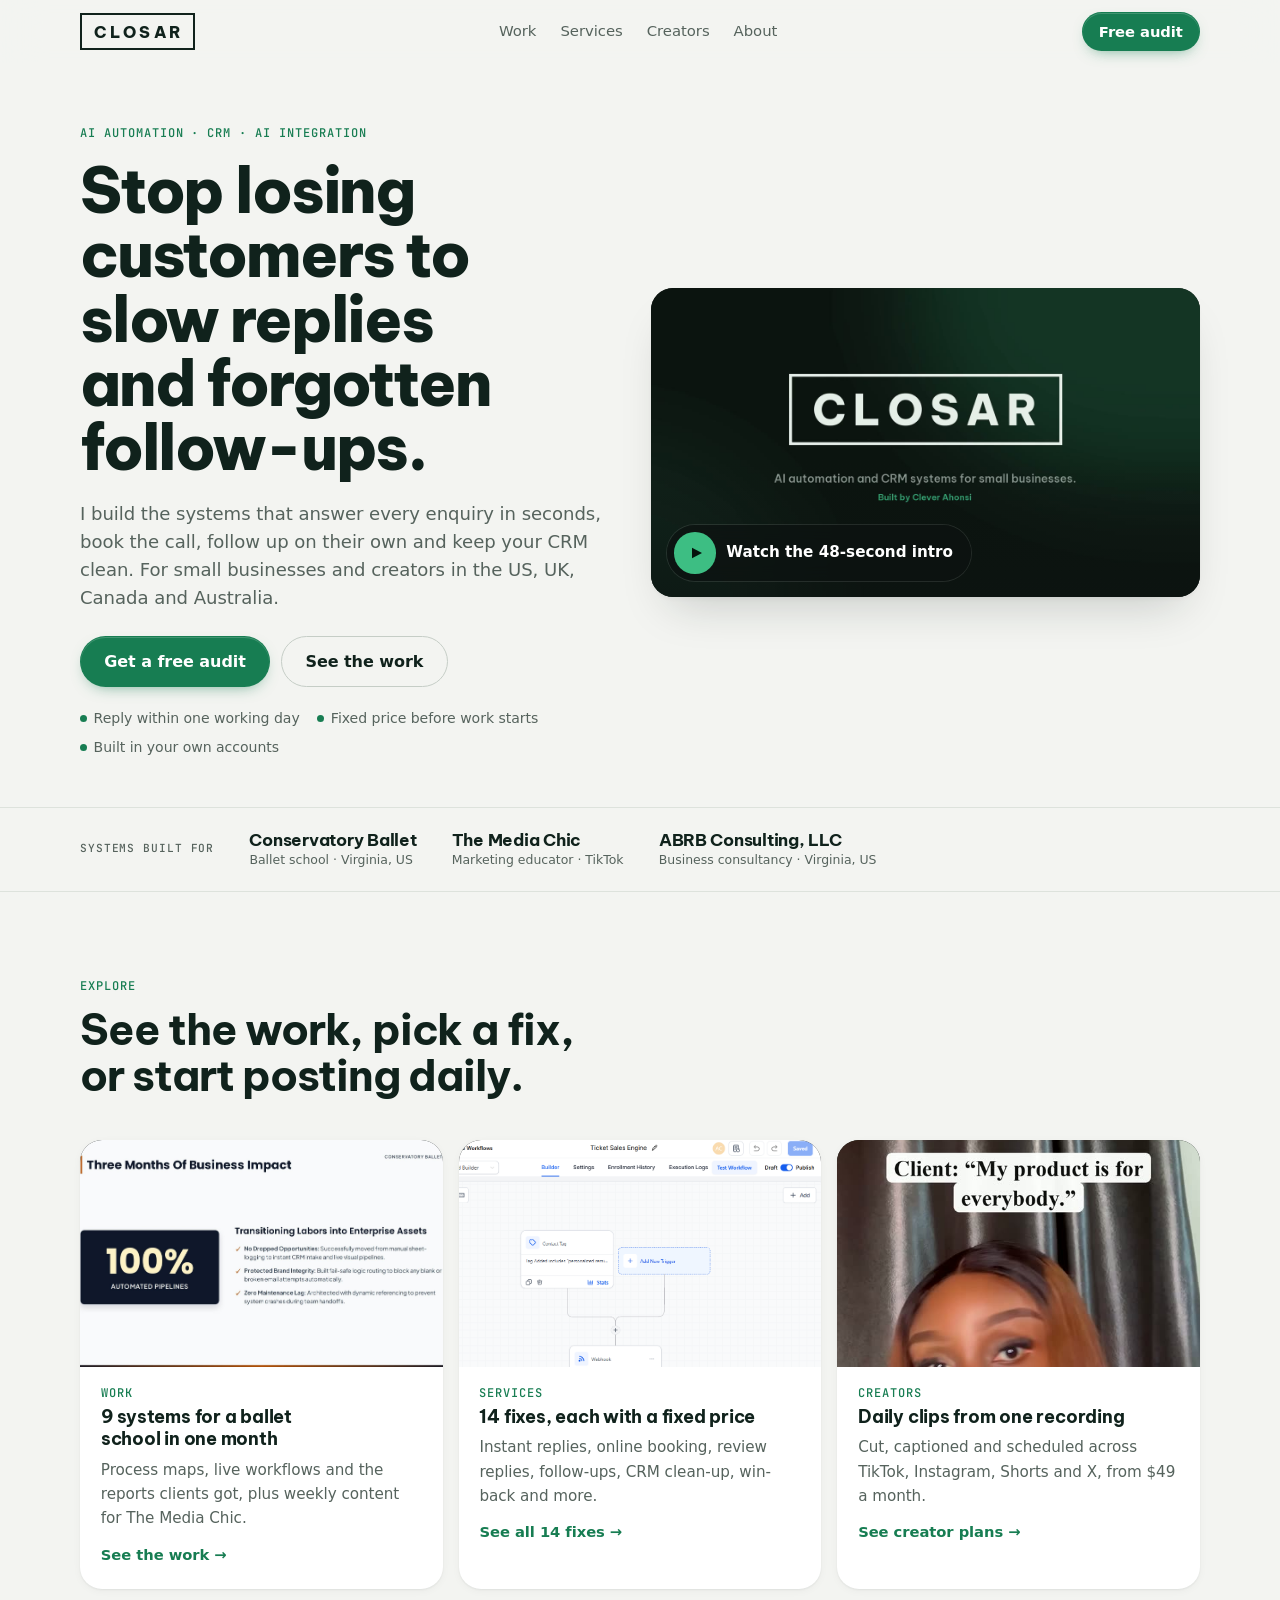
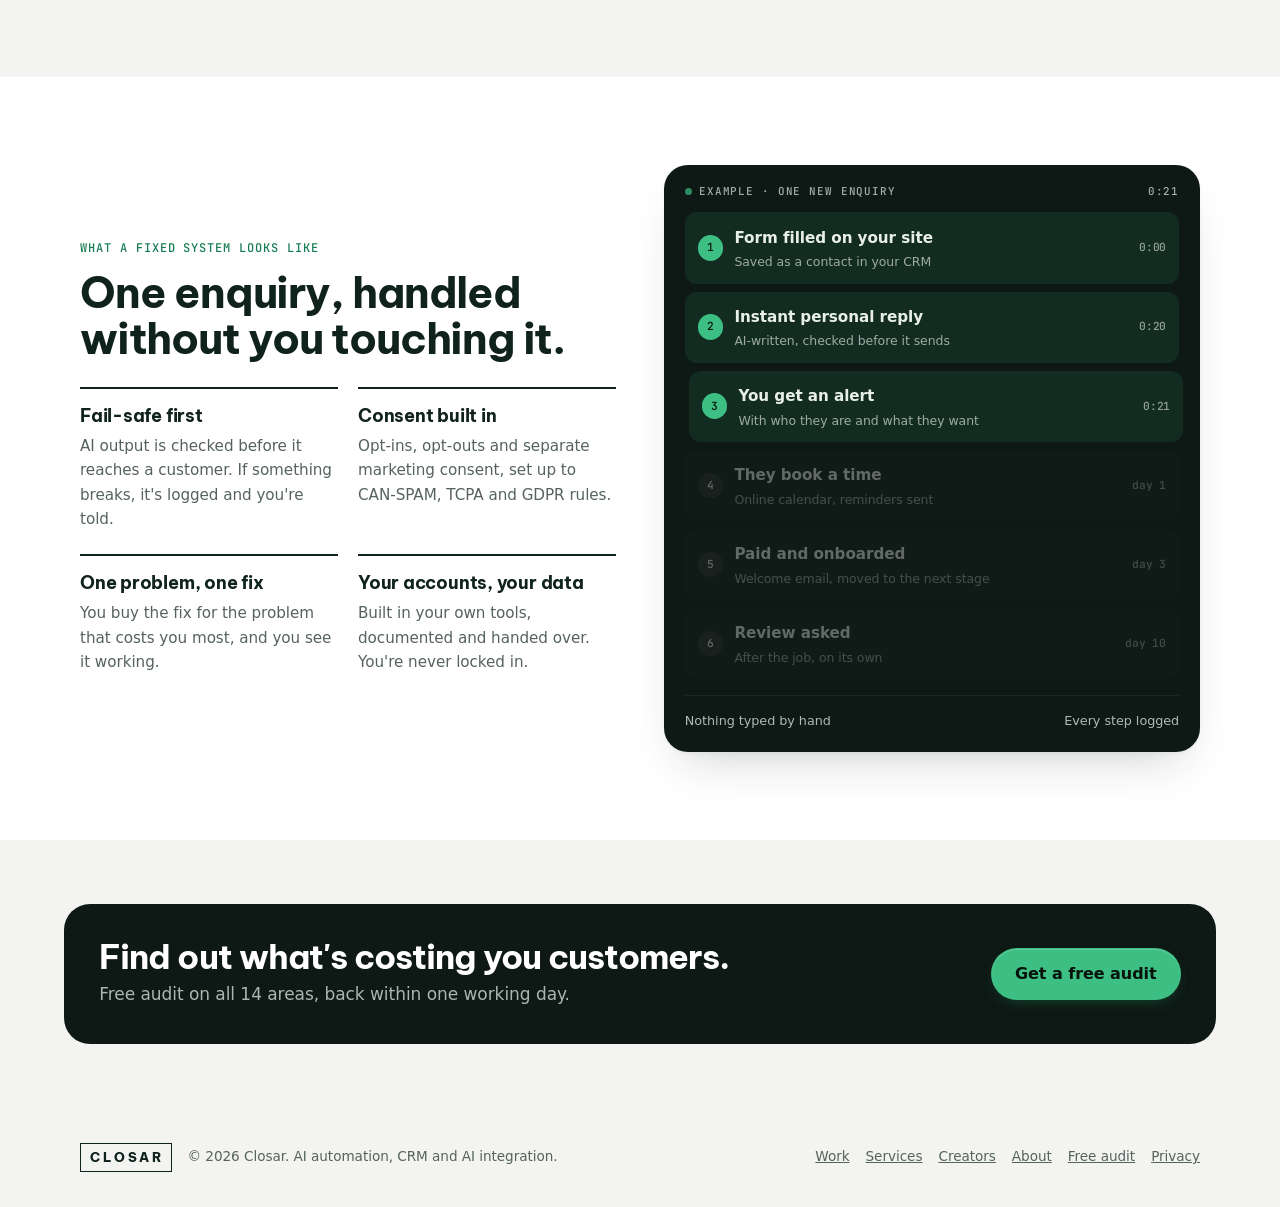
==== commit df0f2950: "Site: separate pages, CLOSAR box logo, new intro soundtrack - Split the one-page site into Home, Wor" ====
--- a/site/index.html
+++ b/site/index.html
@@ -3,338 +3,28 @@
 <title>Closar · AI automation and CRM systems</title>
 <meta name="description" content="Closar builds the systems that reply, book, follow up and keep your CRM clean, so customers stop slipping away. AI automation, CRM and AI integration by Clever Ahonsi.">
 <meta property="og:title" content="Closar · AI automation and CRM systems">
-<meta property="og:description" content="Free audit: see where customers slip away, and the exact fix.">
+<meta property="og:description" content="Closar builds the systems that reply, book, follow up and keep your CRM clean, so customers stop slipping away. AI automation, CRM and AI integration by Clever Ahonsi.">
 <meta property="og:image" content="https://cleverahonsi-closar.github.io/assets/closar-intro.jpg">
 <meta property="og:type" content="website">
 <meta name="theme-color" content="#0D1311">
-<link rel="icon" href="data:image/svg+xml,%3Csvg xmlns='http://www.w3.org/2000/svg' viewBox='0 0 100 100'%3E%3Crect width='100' height='100' rx='26' fill='%23177D52'/%3E%3Cpath d='M62.53 64.94A19.5 19.5 0 1 1 62.53 35.06' fill='none' stroke='%23fff' stroke-width='11' stroke-linecap='round'/%3E%3Ccircle cx='65.4' cy='38' r='10' fill='%233DBE83'/%3E%3Ccircle cx='65.4' cy='38' r='4.5' fill='%23fff'/%3E%3C/svg%3E">
+<link rel="icon" href="data:image/svg+xml,%3Csvg xmlns='http://www.w3.org/2000/svg' viewBox='0 0 64 64'%3E%3Crect width='64' height='64' fill='%230D1311'/%3E%3Crect x='6' y='6' width='52' height='52' fill='none' stroke='%23fff' stroke-width='4'/%3E%3Ctext x='32' y='44' font-family='Arial,Helvetica,sans-serif' font-weight='700' font-size='32' fill='%23fff' text-anchor='middle'%3EC%3C/text%3E%3C/svg%3E">
 <link rel="preconnect" href="https://fonts.googleapis.com">
 <link rel="preconnect" href="https://fonts.gstatic.com" crossorigin>
 <link rel="stylesheet" href="https://fonts.googleapis.com/css2?family=Be+Vietnam+Pro:wght@600;700;800&family=JetBrains+Mono:wght@500&display=swap">
-<style>
-/* Proof first: hero (copy | intro video) → client strip → work → how a fixed system runs → 14 fixes (each its own link) → creators
-   → experience → how it works → FAQ → founder → audit form. Motion: transform/opacity only, hover gated to fine pointers. */
-:root{
-  --bg:#F3F4F1; --surface:#FFFFFF; --ink:#10221C; --muted:#56635D; --line:#DDE2DC; --line-strong:#C5CDC6;
-  --accent:#177D52; --accent-ink:#FFFFFF; --accent-soft:#E3F1E9; --logo-green:#177D52; --node:#3DBE83;
-  --warn:#A87800; --warn-soft:#FBF0CC; --bad:#B42318;
-  --card-dark:#0E1814; --card-dark-fg:#E8EFEA;
-  --glass:rgba(243,244,241,.72); --glass-edge:rgba(16,34,28,.08);
-  --shadow-sm:0 1px 2px rgba(16,34,28,.06), 0 2px 8px rgba(16,34,28,.04);
-  --shadow-lg:0 2px 4px rgba(16,34,28,.04), 0 24px 48px -20px rgba(16,34,28,.22);
-  --display:"Be Vietnam Pro", -apple-system, "Segoe UI Variable Display", "Segoe UI", system-ui, sans-serif;
-  --body:-apple-system, BlinkMacSystemFont, "Segoe UI Variable Text", "Segoe UI", system-ui, sans-serif;
-  --mono:"JetBrains Mono", ui-monospace, "SF Mono", Consolas, monospace;
-  --ease-out:cubic-bezier(.23,1,.32,1);
-  --wrap:72rem;
-}
-@media (prefers-color-scheme: dark){:root:not([data-theme="light"]){
-  --bg:#0D1311; --surface:#151D1A; --ink:#E8EEEA; --muted:#97A59E; --line:#24302B; --line-strong:#33413B;
-  --accent:#3DBE83; --accent-ink:#06130D; --accent-soft:#16352A; --logo-green:#22925F;
-  --warn:#F2C230; --warn-soft:#3A3014; --bad:#F97066; --card-dark:#050807; --card-dark-fg:#E8EFEA;
-  --glass:rgba(13,19,17,.7); --glass-edge:rgba(255,255,255,.07);
-  --shadow-sm:0 1px 2px rgba(0,0,0,.3); --shadow-lg:0 24px 48px -20px rgba(0,0,0,.6);
-  color-scheme:dark}}
-:root[data-theme="dark"]{
-  --bg:#0D1311; --surface:#151D1A; --ink:#E8EEEA; --muted:#97A59E; --line:#24302B; --line-strong:#33413B;
-  --accent:#3DBE83; --accent-ink:#06130D; --accent-soft:#16352A; --logo-green:#22925F;
-  --warn:#F2C230; --warn-soft:#3A3014; --bad:#F97066; --card-dark:#050807; --card-dark-fg:#E8EFEA;
-  --glass:rgba(13,19,17,.7); --glass-edge:rgba(255,255,255,.07);
-  --shadow-sm:0 1px 2px rgba(0,0,0,.3); --shadow-lg:0 24px 48px -20px rgba(0,0,0,.6);
-  color-scheme:dark}
-
-*{box-sizing:border-box}
-html{scroll-behavior:smooth;-webkit-text-size-adjust:100%;scroll-padding-top:5rem}
-body{margin:0;background:var(--bg);color:var(--ink);font:400 1.0625rem/1.6 var(--body);letter-spacing:-.003em;-webkit-font-smoothing:antialiased;-webkit-tap-highlight-color:transparent;overflow-x:hidden}
-body::before{content:"";position:fixed;inset:0 0 auto;height:env(safe-area-inset-top,0px);z-index:10;background:var(--bg)}
-.wrap{max-width:var(--wrap);margin:0 auto;padding-left:max(16px,env(safe-area-inset-left,0px));padding-right:max(16px,env(safe-area-inset-right,0px))}
-p{margin:0}
-a{color:inherit}
-img,video{max-width:100%;height:auto;display:block}
-:focus-visible{outline:3px solid var(--accent);outline-offset:3px;border-radius:8px}
-
-h1,h2,h3{font-family:var(--display);margin:0;text-wrap:balance}
-h1{font-size:clamp(2.3rem,5vw,3.9rem);font-weight:800;line-height:1.03;letter-spacing:-.035em}
-h2{font-size:clamp(1.8rem,3.5vw,2.7rem);font-weight:700;line-height:1.07;letter-spacing:-.028em}
-h3{font-size:1.15rem;font-weight:700;line-height:1.22;letter-spacing:-.012em}
-.eyebrow{font:500 .75rem/1 var(--mono);letter-spacing:.08em;text-transform:uppercase;color:var(--accent)}
-.lede{font-size:1.13rem;line-height:1.55;color:var(--muted);max-width:58ch}
-.small{font-size:.875rem;line-height:1.5}
-.muted{color:var(--muted)}
-
-.btn{display:inline-flex;align-items:center;justify-content:center;gap:.5em;font:600 1rem/1.2 var(--body);padding:.95em 1.45em;border-radius:999px;text-decoration:none;border:1.5px solid transparent;cursor:pointer;text-align:center;user-select:none;-webkit-user-select:none;touch-action:manipulation;
-  transition:transform 160ms var(--ease-out), background-color 200ms ease, border-color 200ms ease}
-.btn:active{transform:scale(.97);transition-duration:100ms}
-.btn-primary{background:var(--accent);color:var(--accent-ink);box-shadow:0 1px 0 rgba(255,255,255,.18) inset, 0 6px 16px -8px color-mix(in srgb,var(--accent) 70%,transparent)}
-.btn-ghost{border-color:var(--line-strong);color:var(--ink);background:transparent}
-.btn-sm{padding:.6em 1em;font-size:.88rem}
-.btn svg{width:1em;height:1em;flex:none}
-@media (hover:hover) and (pointer:fine){
-  .btn-primary:hover{background:color-mix(in srgb,var(--accent) 88%,#000)}
-  .btn-ghost:hover{border-color:var(--ink)}
-  nav.links a:hover{color:var(--ink)}
-  .svc:hover{transform:translateY(-3px);box-shadow:var(--shadow-lg)}
-  .plan:hover{transform:translateY(-3px);box-shadow:var(--shadow-lg)}
-  .thumb:hover img{transform:scale(1.03)}
-}
-
-header.top{position:sticky;top:env(safe-area-inset-top,0px);z-index:5;background:var(--glass);backdrop-filter:blur(20px) saturate(180%);-webkit-backdrop-filter:blur(20px) saturate(180%);transition:box-shadow 200ms ease}
-header.top.scrolled{box-shadow:0 1px 0 var(--glass-edge), 0 8px 24px -16px rgba(0,0,0,.18)}
-header.top .wrap{display:flex;align-items:center;justify-content:space-between;gap:1rem;padding-block:.75rem}
-nav.links{display:flex;gap:1.5rem;font-weight:500;font-size:.93rem}
-nav.links a{text-decoration:none;color:var(--muted);transition:color 150ms ease}
-nav.links a[aria-current="true"]{color:var(--ink)}
-header.top .btn{padding:.66em 1.1em;font-size:.92rem}
-@media (max-width:900px){nav.links{display:none}}
-
-.wm{display:inline-flex;align-items:center;gap:.45em;font:800 1.45rem/1 var(--display);letter-spacing:-.04em;color:var(--ink);text-decoration:none}
-.mark{width:1.35em;height:1.35em;flex:none}
-.mark .tile{fill:var(--logo-green)}
-
-@keyframes rise{from{opacity:0;transform:translateY(10px)}to{opacity:1;transform:none}}
-.rise{animation:rise 520ms var(--ease-out) both}
-.rise:nth-child(2){animation-delay:50ms}.rise:nth-child(3){animation-delay:100ms}.rise:nth-child(4){animation-delay:150ms}.rise:nth-child(5){animation-delay:200ms}.rise:nth-child(6){animation-delay:250ms}
-@keyframes lift{from{opacity:0;transform:translateY(16px) scale(.98)}to{opacity:1;transform:none}}
-
-section{padding-block:5.5rem}
-.band{background:var(--surface)}
-.head{display:flex;flex-direction:column;gap:.9rem;margin-bottom:2.6rem;max-width:48rem}
-
-/* hero */
-.hero .wrap{display:grid;grid-template-columns:1fr 1.05fr;gap:3rem;align-items:center;padding-block:4rem 3rem}
-.hero-copy{display:flex;flex-direction:column;gap:1.25rem;min-width:0}
-.cta-row{display:flex;flex-wrap:wrap;gap:.7rem;margin-top:.2rem}
-.promise{display:flex;flex-wrap:wrap;gap:.4rem 1.1rem;font-size:.88rem;color:var(--muted)}
-.promise span{display:inline-flex;align-items:center;gap:.4rem}
-.promise span::before{content:"";width:.45rem;height:.45rem;border-radius:50%;background:var(--accent)}
-@media (max-width:900px){.hero .wrap{grid-template-columns:1fr;padding-block:2.5rem 2rem}}
-
-.reel{position:relative;border-radius:22px;overflow:hidden;background:#0D1311;box-shadow:var(--shadow-lg);aspect-ratio:16/9;animation:lift 700ms var(--ease-out) 120ms both;min-width:0}
-.reel video{width:100%;height:100%;object-fit:cover}
-.reel .play{position:absolute;inset:0;display:flex;align-items:flex-end;justify-content:flex-start;padding:1rem;border:0;background:linear-gradient(180deg,rgba(13,19,17,0) 55%,rgba(13,19,17,.6));color:#fff;cursor:pointer;font:600 .95rem/1 var(--body);touch-action:manipulation}
-.reel .play span{display:inline-flex;align-items:center;gap:.65rem;padding:.45rem 1.1rem .45rem .45rem;border-radius:999px;background:rgba(13,19,17,.72);backdrop-filter:blur(8px);-webkit-backdrop-filter:blur(8px);box-shadow:0 0 0 1px rgba(255,255,255,.1)}
-.reel .play i{width:2.6rem;height:2.6rem;border-radius:50%;background:var(--node);display:grid;place-items:center;transition:transform 200ms var(--ease-out)}
-.reel .play i svg{width:1rem;height:1rem;margin-left:.15rem;fill:#06130D}
-.reel .play:active i{transform:scale(.94)}
-@media (hover:hover) and (pointer:fine){.reel .play:hover i{transform:scale(1.06)}}
-.reel.playing .play{display:none}
-
-/* client strip */
-.clients{border-block:1px solid var(--line);padding-block:1.4rem}
-.clients .wrap{display:flex;flex-wrap:wrap;align-items:center;gap:.8rem 2.2rem}
-.clients .k{font:500 .7rem/1 var(--mono);letter-spacing:.08em;text-transform:uppercase;color:var(--muted)}
-.clients b{font:700 1.08rem/1.2 var(--display);letter-spacing:-.015em}
-.clients small{display:block;font-size:.78rem;color:var(--muted);font-weight:400;font-family:var(--body);letter-spacing:0;margin-top:.15rem}
-
-/* work */
-.case{display:grid;grid-template-columns:1fr 1fr;gap:2.5rem;align-items:start;padding:2rem;border-radius:26px;background:var(--surface);box-shadow:var(--shadow-sm)}
-.case + .case{margin-top:1.25rem}
-.case-meta{display:flex;flex-wrap:wrap;gap:.4rem}
-.case-meta span{font:500 .7rem/1 var(--mono);padding:.5em .7em;border-radius:999px;background:var(--bg);color:var(--muted)}
-.case-copy{display:flex;flex-direction:column;gap:1rem;min-width:0}
-.case h3.big{font-size:1.55rem;letter-spacing:-.02em}
-.built{list-style:none;margin:0;padding:0;display:flex;flex-direction:column;gap:.7rem}
-.built li{display:grid;grid-template-columns:1rem 1fr;gap:.6rem;font-size:.96rem}
-.built li::before{content:"";width:.5rem;height:.5rem;border-radius:50%;background:var(--accent);margin-top:.55em}
-.built li b{font-weight:600}
-.stats{display:grid;grid-template-columns:repeat(3,1fr);gap:.8rem}
-.stat{padding:1rem;border-radius:14px;background:var(--bg)}
-.stat strong{display:block;font:800 1.7rem/1 var(--display);letter-spacing:-.03em;font-variant-numeric:tabular-nums;color:var(--accent)}
-.stat span{font-size:.82rem;color:var(--muted);line-height:1.35;display:block;margin-top:.35rem}
-figure{margin:0;display:flex;flex-direction:column;gap:.55rem;min-width:0}
-figcaption{font-size:.82rem;color:var(--muted)}
-.gallery{display:grid;grid-template-columns:repeat(3,1fr);gap:.6rem}
-.gallery .wide{grid-column:span 3}
-.thumb{display:block;position:relative;padding:0;border:0;border-radius:14px;overflow:hidden;background:#fff;box-shadow:0 0 0 1px var(--line), var(--shadow-sm);cursor:zoom-in;aspect-ratio:16/10}
-.gallery .wide.thumb{aspect-ratio:16/9}
-.thumb img{width:100%;height:100%;object-fit:cover;object-position:top;transition:transform 400ms var(--ease-out)}
-.thumb span{position:absolute;left:.5rem;bottom:.5rem;font:500 .64rem/1 var(--mono);letter-spacing:.04em;padding:.45em .6em;border-radius:999px;background:rgba(13,19,17,.78);color:#E8EEEA}
-.pipe{display:flex;flex-wrap:wrap;align-items:center;gap:.35rem;font:500 .72rem/1 var(--mono)}
-.pipe span{padding:.55em .7em;border-radius:8px;background:var(--bg)}
-.pipe i{font-style:normal;color:var(--muted)}
-.phones{display:grid;grid-template-columns:repeat(3,1fr);gap:.7rem}
-.phone{border-radius:22px;padding:6px;background:#080A09;box-shadow:0 0 0 1px #3C4842, var(--shadow-sm);min-width:0}
-.phone video{border-radius:17px;aspect-ratio:9/16;object-fit:cover;width:100%;background:#000}
-@media (max-width:900px){.case{grid-template-columns:1fr;padding:1.4rem}}
-@media (max-width:480px){.stats{grid-template-columns:1fr}.gallery{grid-template-columns:1fr 1fr}.gallery .wide{grid-column:span 2}}
-
-.own{display:grid;grid-template-columns:repeat(3,1fr);gap:1rem;margin-top:1.25rem}
-.own-item{display:flex;flex-direction:column;gap:.45rem;padding:1.3rem;border-radius:18px;background:var(--surface);box-shadow:var(--shadow-sm);min-width:0}
-.own-item .k{font:500 .66rem/1 var(--mono);letter-spacing:.08em;text-transform:uppercase;color:var(--accent)}
-.own-item p{color:var(--muted);font-size:.94rem}
-@media (max-width:980px){.own{grid-template-columns:1fr 1fr}}
-@media (max-width:620px){.own{grid-template-columns:1fr}}
-
-/* live system */
-.live{display:grid;grid-template-columns:1fr 1fr;gap:3rem;align-items:center}
-.sys{background:var(--card-dark);color:var(--card-dark-fg);border-radius:24px;padding:1.3rem;box-shadow:var(--shadow-lg);min-width:0}
-.sys-top{display:flex;justify-content:space-between;align-items:center;font:500 .68rem/1 var(--mono);letter-spacing:.08em;text-transform:uppercase;opacity:.7;margin-bottom:1rem}
-.sys-top i{display:inline-block;width:7px;height:7px;border-radius:50%;background:#3DBE83;margin-right:.45rem}
-.steps{list-style:none;margin:0;padding:0;display:flex;flex-direction:column;gap:.5rem}
-.step{display:grid;grid-template-columns:1.6rem 1fr auto;gap:.7rem;align-items:center;padding:.7rem .8rem;border-radius:12px;background:rgba(255,255,255,.04);
-  opacity:.38;transition:opacity 260ms var(--ease-out), background-color 260ms ease, transform 260ms var(--ease-out)}
-.step.on{opacity:1;background:rgba(61,190,131,.12)}
-.step.now{transform:translateX(4px)}
-.step .dot{width:1.6rem;height:1.6rem;border-radius:50%;display:grid;place-items:center;font:500 .7rem/1 var(--mono);background:rgba(255,255,255,.08)}
-.step.on .dot{background:#3DBE83;color:#06130D}
-.step b{font-weight:600;font-size:.95rem}
-.step small{display:block;font-size:.78rem;opacity:.65;margin-top:.1rem}
-.step .t{font:500 .7rem/1 var(--mono);opacity:.6;white-space:nowrap}
-.sys-foot{margin-top:1rem;padding-top:.9rem;border-top:1px solid rgba(255,255,255,.08);display:flex;justify-content:space-between;gap:.8rem;font-size:.8rem;opacity:.75}
-.rules{display:grid;grid-template-columns:1fr 1fr;gap:1.4rem 1.25rem}
-.rule{display:flex;flex-direction:column;gap:.45rem;padding-top:1rem;border-top:2px solid var(--ink);min-width:0}
-.rule p{color:var(--muted);font-size:.95rem}
-@media (max-width:900px){.live{grid-template-columns:1fr}}
-@media (max-width:540px){.rules{grid-template-columns:1fr}}
-
-/* services */
-.jump{display:flex;flex-wrap:wrap;gap:.4rem;margin-bottom:1.6rem}
-.jump a{font-size:.85rem;padding:.45em .85em;border-radius:999px;background:var(--surface);box-shadow:var(--shadow-sm);text-decoration:none;color:var(--muted)}
-.jump a:active{transform:scale(.97)}
-.svc-grid{display:grid;grid-template-columns:repeat(3,1fr);gap:1rem}
-.svc{display:flex;flex-direction:column;gap:.7rem;padding:1.35rem;border-radius:20px;background:var(--surface);box-shadow:var(--shadow-sm);min-width:0;transition:transform 250ms var(--ease-out), box-shadow 250ms var(--ease-out)}
-.svc:target{box-shadow:0 0 0 2.5px var(--accent), var(--shadow-lg)}
-.svc-top{display:flex;justify-content:space-between;align-items:baseline;gap:.5rem}
-.svc .n{font:500 .7rem/1 var(--mono);letter-spacing:.06em;color:var(--accent)}
-.svc .signs{font-size:.88rem;color:var(--muted);line-height:1.5}
-.svc .signs b{display:block;font:500 .66rem/1 var(--mono);letter-spacing:.08em;text-transform:uppercase;color:var(--warn);margin-bottom:.35rem}
-.svc .fix{font-size:.95rem;line-height:1.45}
-.svc .fix b{display:block;font:500 .66rem/1 var(--mono);letter-spacing:.08em;text-transform:uppercase;color:var(--accent);margin-bottom:.35rem}
-.svc .price{margin-top:auto;padding-top:.8rem;border-top:1px solid var(--line);display:flex;flex-wrap:wrap;justify-content:space-between;gap:.3rem .8rem;font-size:.85rem;font-variant-numeric:tabular-nums}
-.svc .price span{color:var(--muted)} .svc .price strong{font-weight:600}
-.svc .btn{align-self:flex-start}
-@media (max-width:980px){.svc-grid{grid-template-columns:1fr 1fr}}
-@media (max-width:620px){.svc-grid{grid-template-columns:1fr}}
-.bundles{margin-top:1.4rem;display:grid;grid-template-columns:1fr 1fr;gap:1rem}
-.bundle{padding:1.3rem 1.4rem;border-radius:18px;background:var(--accent-soft);display:flex;flex-direction:column;gap:.4rem}
-.bundle b{font:500 .7rem/1 var(--mono);letter-spacing:.08em;text-transform:uppercase;color:var(--accent)}
-.note{margin-top:1.2rem;font-size:.88rem;color:var(--muted);max-width:70ch}
-@media (max-width:700px){.bundles{grid-template-columns:1fr}}
-
-/* creators */
-.cr-grid{display:grid;grid-template-columns:.9fr 1.1fr;gap:2.5rem;align-items:start}
-.signs-list{list-style:none;margin:0;padding:0;display:flex;flex-direction:column;gap:.55rem}
-.signs-list li{display:grid;grid-template-columns:1rem 1fr;gap:.6rem;font-size:.97rem}
-.signs-list li::before{content:"";width:.5rem;height:.5rem;border-radius:50%;background:var(--warn);margin-top:.58em}
-.plans{display:grid;grid-template-columns:repeat(2,1fr);gap:1rem}
-.plan{display:flex;flex-direction:column;gap:.75rem;padding:1.4rem;border-radius:20px;background:var(--bg);min-width:0;transition:transform 250ms var(--ease-out), box-shadow 250ms var(--ease-out)}
-.plan.pop{box-shadow:0 0 0 2px var(--accent)}
-.plan-top{display:flex;justify-content:space-between;align-items:center;gap:.5rem}
-.plan-name{font:800 1.2rem/1 var(--display);letter-spacing:-.02em}
-.badge{font:500 .6rem/1 var(--mono);letter-spacing:.08em;text-transform:uppercase;padding:.5em .65em;border-radius:999px;background:var(--accent);color:var(--accent-ink)}
-.amt{font:800 2.1rem/1 var(--display);letter-spacing:-.035em;font-variant-numeric:tabular-nums}
-.amt small{font:500 .88rem/1 var(--body);color:var(--muted);letter-spacing:0}
-.plan p{font-size:.94rem;color:var(--muted)}
-.plan .btn{margin-top:auto;align-self:flex-start}
-.offer{margin-top:1rem;padding:1rem 1.2rem;border-radius:16px;background:var(--warn-soft);font-size:.93rem}
-@media (max-width:900px){.cr-grid{grid-template-columns:1fr}}
-@media (max-width:520px){.plans{grid-template-columns:1fr}}
-
-/* experience */
-.xp{display:grid;grid-template-columns:1.1fr .9fr;gap:2.5rem;align-items:start}
-.tl{list-style:none;margin:0;padding:0;display:flex;flex-direction:column}
-.tl li{display:grid;grid-template-columns:7.5rem 1fr;gap:1rem;padding:1.1rem 0;border-top:1px solid var(--line)}
-.tl li:last-child{border-bottom:1px solid var(--line)}
-.tl .when{font:500 .72rem/1.4 var(--mono);color:var(--muted);padding-top:.2rem}
-.tl h3{font-size:1.05rem}
-.tl p{color:var(--muted);font-size:.94rem;margin-top:.3rem}
-.tools{display:flex;flex-direction:column;gap:1.2rem;padding:1.5rem;border-radius:20px;background:var(--surface);box-shadow:var(--shadow-sm)}
-.tools .grp b{display:block;font:500 .68rem/1 var(--mono);letter-spacing:.08em;text-transform:uppercase;color:var(--accent);margin-bottom:.6rem}
-.chips{display:flex;flex-wrap:wrap;gap:.4rem}
-.chips span{font-size:.85rem;padding:.35em .75em;border-radius:999px;background:var(--bg)}
-@media (max-width:900px){.xp{grid-template-columns:1fr}}
-@media (max-width:480px){.tl li{grid-template-columns:1fr;gap:.35rem}}
-
-/* how */
-.how{list-style:none;margin:0;padding:0;display:grid;grid-template-columns:repeat(4,1fr);gap:1.25rem}
-.how li{display:flex;flex-direction:column;gap:.5rem;padding-top:1rem;border-top:2px solid var(--ink);min-width:0}
-.how li p{color:var(--muted);font-size:.95rem}
-.how .when{font:500 .7rem/1 var(--mono);letter-spacing:.07em;text-transform:uppercase;color:var(--accent)}
-@media (max-width:960px){.how{grid-template-columns:1fr 1fr}}
-@media (max-width:540px){.how{grid-template-columns:1fr}}
-
-.faq{display:grid;grid-template-columns:repeat(2,1fr);gap:2rem 3rem}
-.qa{display:flex;flex-direction:column;gap:.45rem;min-width:0}
-.qa h3{font-size:1.04rem}
-.qa p{color:var(--muted)}
-@media (max-width:760px){.faq{grid-template-columns:1fr}}
-
-.founder .wrap{display:grid;grid-template-columns:auto 1fr;gap:2rem;align-items:center;max-width:56rem}
-.avatar{width:120px;height:120px;border-radius:50%;object-fit:cover;box-shadow:var(--shadow-sm)}
-.founder p{color:var(--muted);margin-top:.6rem;max-width:62ch}
-@media (max-width:560px){.founder .wrap{grid-template-columns:1fr}}
-
-/* contact form */
-.final{background:var(--card-dark);color:var(--card-dark-fg)}
-.final .wrap{display:grid;grid-template-columns:.85fr 1.15fr;gap:3rem;align-items:start}
-.final h2{color:#fff;max-width:18ch}
-.final .lede{color:#A9B7B0}
-.final ul{list-style:none;margin:1.4rem 0 0;padding:0;display:flex;flex-direction:column;gap:.6rem;font-size:.95rem;color:#C9D4CE}
-.final ul li{display:grid;grid-template-columns:1.2rem 1fr;gap:.5rem}
-.final ul li::before{content:"✓";color:#3DBE83;font-weight:700}
-form.audit{display:grid;grid-template-columns:1fr 1fr;gap:1rem;padding:1.6rem;border-radius:22px;background:#111A16;box-shadow:0 0 0 1px rgba(255,255,255,.07)}
-.field{display:flex;flex-direction:column;gap:.4rem;min-width:0}
-.field.full{grid-column:1 / -1}
-.field label{font-size:.85rem;font-weight:600;color:#DDE6E1}
-.field label small{font-weight:400;color:#8FA098}
-.field input,.field select,.field textarea{font:400 16px/1.4 var(--body);color:#E8EEEA;background:#0A100D;border:1.5px solid #2A3631;border-radius:12px;padding:.75em .9em;width:100%;min-width:0;transition:border-color 150ms ease}
-.field textarea{min-height:6.5rem;resize:vertical}
-.field input:focus,.field select:focus,.field textarea:focus{outline:none;border-color:#3DBE83}
-.field input:user-invalid{border-color:#F97066}
-.hp{position:absolute;left:-9999px;width:1px;height:1px;overflow:hidden}
-.form-foot{grid-column:1 / -1;display:flex;flex-wrap:wrap;align-items:center;gap:1rem}
-.form-foot .btn-primary{background:#3DBE83;color:#06130D}
-.form-foot p{font-size:.82rem;color:#8FA098;flex:1 1 14rem}
-.form-foot a{color:#C9D4CE}
-.status{grid-column:1 / -1;font-size:.92rem;border-radius:12px;padding:.8rem 1rem;display:none}
-.status.ok{display:block;background:rgba(61,190,131,.14);color:#BFEBD5}
-.status.err{display:block;background:rgba(249,112,102,.12);color:#FBC6C1}
-@media (max-width:900px){.final .wrap{grid-template-columns:1fr}}
-@media (max-width:560px){form.audit{grid-template-columns:1fr;padding:1.1rem}}
-
-footer{padding-block:2.2rem;font-size:.85rem;color:var(--muted)}
-footer .wrap{display:flex;flex-wrap:wrap;justify-content:space-between;align-items:center;gap:1rem}
-footer nav{display:flex;flex-wrap:wrap;gap:1rem}
-
-/* lightbox */
-dialog.lb{border:0;padding:0;background:transparent;max-width:min(96vw,1400px);max-height:94vh;overflow:visible}
-dialog.lb::backdrop{background:rgba(5,8,7,.86);backdrop-filter:blur(6px)}
-dialog.lb[open]{animation:lift 260ms var(--ease-out)}
-dialog.lb img{max-width:min(96vw,1400px);max-height:82vh;width:auto;border-radius:14px;background:#fff;margin:0 auto}
-dialog.lb p{color:#E8EEEA;text-align:center;font-size:.92rem;margin-top:.7rem;padding-inline:3.2rem}
-.lb-btn{position:absolute;top:50%;transform:translateY(-50%);width:2.8rem;height:2.8rem;border-radius:50%;border:0;background:rgba(232,238,234,.92);color:#10221C;font-size:1.3rem;cursor:pointer;touch-action:manipulation}
-.lb-prev{left:-.6rem}.lb-next{right:-.6rem}
-.lb-close{position:absolute;top:-.9rem;right:-.6rem;width:2.4rem;height:2.4rem;border-radius:50%;border:0;background:#E8EEEA;color:#10221C;font-size:1.2rem;cursor:pointer}
-
-@media (prefers-reduced-motion:reduce){
-  html{scroll-behavior:auto}
-  .rise,.reel{animation:fade 200ms ease both}
-  @keyframes fade{from{opacity:0}to{opacity:1}}
-  .btn:active{transform:none}
-  .step,.step.now{transition:none;transform:none}
-  @media (hover:hover){.svc:hover,.plan:hover{transform:none}.thumb:hover img{transform:none}}
-}
-@media (prefers-reduced-transparency:reduce){header.top{background:var(--bg);backdrop-filter:none;-webkit-backdrop-filter:none}}
-@media (prefers-contrast:more){:root{--line:#8A968F;--muted:#3C4842}.svc,.plan,.case,.own-item{box-shadow:0 0 0 1.5px var(--ink)}}
-</style>
+<link rel="stylesheet" href="assets/site.css">
 </head>
-<body>
-
-<svg width="0" height="0" style="position:absolute" aria-hidden="true">
-  <symbol id="mark" viewBox="0 0 100 100"><rect width="100" height="100" rx="26" style="fill:var(--logo-green)"/><path d="M62.53 64.94A19.5 19.5 0 1 1 62.53 35.06" fill="none" stroke="#fff" stroke-width="11" stroke-linecap="round"/><circle cx="65.4" cy="38" r="10" fill="#3DBE83"/><circle cx="65.4" cy="38" r="4.5" fill="#fff"/></symbol>
-</svg>
+<body data-page="index">
 
 <header class="top" id="hdr">
   <div class="wrap">
-    <a class="wm" href="#top" aria-label="Closar home"><svg class="mark" aria-hidden="true"><use href="#mark"/></svg>Closar</a>
-    <nav class="links" aria-label="Sections">
-      <a href="#work">Work</a>
-      <a href="#services">Services</a>
-      <a href="#creators">Creators</a>
-      <a href="#how">How it works</a>
-      <a href="#faq">Questions</a>
+    <a class="wm" href="./">CLOSAR</a>
+    <nav class="links" aria-label="Pages">
+      <a href="work.html">Work</a>
+      <a href="services.html">Services</a>
+      <a href="creators.html">Creators</a>
+      <a href="about.html">About</a>
     </nav>
-    <a class="btn btn-primary" href="#contact">Free audit</a>
+    <a class="btn btn-primary" href="contact.html">Free audit</a>
   </div>
 </header>
 
@@ -346,8 +36,8 @@
         <h1 class="rise">Stop losing customers to slow replies and forgotten follow-ups.</h1>
         <p class="lede rise">I build the systems that answer every enquiry in seconds, book the call, follow up on their own and keep your CRM clean. For small businesses and creators in the US, UK, Canada and Australia.</p>
         <div class="cta-row rise">
-          <a class="btn btn-primary" href="#contact">Get a free audit</a>
-          <a class="btn btn-ghost" href="#work">See the work</a>
+          <a class="btn btn-primary" href="contact.html">Get a free audit</a>
+          <a class="btn btn-ghost" href="work.html">See the work</a>
         </div>
         <div class="promise rise"><span>Reply within one working day</span><span>Fixed price before work starts</span><span>Built in your own accounts</span></div>
       </div>
@@ -355,7 +45,7 @@
         <video id="reel-video" preload="none" playsinline poster="assets/closar-intro.jpg" width="1280" height="720">
           <source src="assets/closar-intro.mp4" type="video/mp4">
         </video>
-        <button class="play" id="reel-play" type="button" aria-label="Play the 47-second Closar intro with sound"><span><i><svg viewBox="0 0 24 24" aria-hidden="true"><path d="M6 4l15 8-15 8z"/></svg></i>Watch the 47-second intro</span></button>
+        <button class="play" id="reel-play" type="button" aria-label="Play the 48-second Closar intro with sound"><span><i><svg viewBox="0 0 24 24" aria-hidden="true"><path d="M6 4l15 8-15 8z"/></svg></i>Watch the 48-second intro</span></button>
       </div>
     </div>
   </section>
@@ -369,85 +59,19 @@
     </div>
   </div>
 
-  <section id="work">
+  <section>
     <div class="wrap">
       <div class="head">
-        <span class="eyebrow">Clients and work delivered</span>
-        <h2>Real systems, live for real clients.</h2>
-        <p class="lede">Click any picture to see it full size. These are the real build files: the process maps, the workflows and the reports the clients got.</p>
+        <span class="eyebrow">Explore</span>
+        <h2>See the work, pick a fix, or start posting daily.</h2>
       </div>
-
-      <article class="case">
-        <div class="case-copy">
-          <div class="case-meta"><span>Conservatory Ballet · Virginia, US</span><span>with ABRB Consulting, LLC</span><span>Apr – Aug 2026</span></div>
-          <h3 class="big">A full lead-to-client system for a ballet school</h3>
-          <p class="muted">Enquiries were sitting in spreadsheets, website registrations never reached the CRM and emails landed in spam. I mapped the whole journey on paper, then built it end to end. The first build was live in four weeks, I was retained on contract, and in July alone I delivered 9 systems.</p>
-          <ul class="built">
-            <li><span><b>Ticket Sales Engine (n8n + Google Gemini).</b> A CRM tag triggers personal AI-written emails for recitals, workshops and summer camps. A "traffic-light" check stops a blank or broken AI message from ever being sent, and every send is logged.</span></li>
-            <li><span><b>Lead intake in GoHighLevel.</b> A branded form with separate consent for service and marketing texts, a 5-stage pipeline, and a first SMS sent only when the person agreed to texts.</span></li>
-            <li><span><b>Website to CRM.</b> Website and Stripe registrations never reached the CRM. I replaced the site form so every registration lands in it.</span></li>
-            <li><span><b>Three pipelines, one per revenue stream.</b> Trials, programs and camps, and events, with a 9-way interest split that puts every new lead in the right place.</span></li>
-            <li><span><b>Email deliverability.</b> SPF, DKIM and DMARC on a separate sending subdomain, so emails reach the inbox without breaking the school's own mail.</span></li>
-            <li><span><b>Ads audit and phone line.</b> Six fixes in the right order, a four-number scorecard (cost per enquiry, enquiry to trial, trial to enrolled, budget spent) and a verified toll-free texting number.</span></li>
-          </ul>
-          <div class="stats">
-            <div class="stat"><strong>9</strong><span>systems delivered in one month</span></div>
-            <div class="stat"><strong>4 wks</strong><span>to the first live build</span></div>
-            <div class="stat"><strong>~96%</strong><span>better consent tracking</span></div>
-          </div>
-        </div>
-        <figure>
-          <div class="gallery" id="gallery">
-            <button class="thumb wide" type="button" data-full="assets/work/impact.jpg" data-cap="The impact report the client received: every lead pipeline moved from manual sheets to automated CRM intake."><img src="assets/work/impact.jpg" alt="Slide: three months of business impact, 100% automated pipelines" loading="lazy" width="1800" height="1012"><span>Impact report</span></button>
-            <button class="thumb" type="button" data-full="assets/work/process-map.jpg" data-cap="Step 1: the lead journey mapped on paper (new, undecided, hot) and what to automate at each stage."><img src="assets/work/process-map.jpg" alt="Hand-drawn process map of the lead journey" loading="lazy" width="1200" height="1696"><span>Process map</span></button>
-            <button class="thumb" type="button" data-full="assets/work/flow-sketch.jpg" data-cap="The website-to-CRM flow sketched before it was built."><img src="assets/work/flow-sketch.jpg" alt="Hand-drawn flow from website forms into the CRM pipelines" loading="lazy" width="1200" height="1696"><span>Flow sketch</span></button>
-            <button class="thumb" type="button" data-full="assets/ticket-engine.png" data-cap="The Ticket Sales Engine trigger in GoHighLevel. Each tagged contact goes to n8n, where Gemini writes the email."><img src="assets/ticket-engine.png" alt="Ticket Sales Engine workflow in GoHighLevel" loading="lazy" width="946" height="781"><span>Ticket engine</span></button>
-            <button class="thumb" type="button" data-full="assets/work/ai-email-pipeline.jpg" data-cap="The AI email pipeline: personal copy, traffic-light gates that hold bad output, and an audit log in Google Sheets."><img src="assets/work/ai-email-pipeline.jpg" alt="Slide: resilient AI email pipeline" loading="lazy" width="1800" height="1012"><span>AI emails</span></button>
-            <button class="thumb" type="button" data-full="assets/work/ads-six-changes.jpg" data-cap="The ads audit: six changes, in order, starting with delivery and tracking."><img src="assets/work/ads-six-changes.jpg" alt="Slide: the six changes from the ads audit" loading="lazy" width="1800" height="1011"><span>Ads audit</span></button>
-            <button class="thumb" type="button" data-full="assets/work/ads-scorecard.jpg" data-cap="The four-number scorecard the next ads quarter is judged on."><img src="assets/work/ads-scorecard.jpg" alt="Slide: the four-number ads scorecard" loading="lazy" width="1800" height="1011"><span>Scorecard</span></button>
-          </div>
-          <div class="pipe" aria-label="The trial pipeline"><span>New lead</span><i>→</i><span>Trial booked</span><i>→</i><span>Trial attended</span><i>→</i><span>Enrolled</span></div>
-        </figure>
-      </article>
-
-      <article class="case">
-        <div class="case-copy">
-          <div class="case-meta"><span>The Media Chic</span><span>Marketing educator · TikTok @_themediachic</span><span>Oct 2026 – now</span></div>
-          <h3 class="big">A weekly content system for a marketing educator</h3>
-          <p class="muted">Every week she gets 5 short videos and 3 carousels made from her own footage, photos and stories, so her page keeps posting while she runs her business. These three are real deliveries.</p>
-          <ul class="built">
-            <li><span><b>Formats that already work.</b> Her niche was researched first, and her videos use the formats that perform in it, never anyone else's footage.</span></li>
-            <li><span><b>Carousels in her own look.</b> Her past carousels were measured (colours, fonts, layouts) so new ones match her brand exactly.</span></li>
-            <li><span><b>A content bank from her onboarding.</b> Her answers and stories feed a bank that new videos are built from every week, each one checked before delivery.</span></li>
-          </ul>
-          <div class="stats" style="grid-template-columns:1fr 1fr">
-            <div class="stat"><strong>5</strong><span>short videos a week</span></div>
-            <div class="stat"><strong>3</strong><span>brand carousels a week</span></div>
-          </div>
-        </div>
-        <figure>
-          <div class="phones">
-            <div class="phone"><video class="auto" muted loop playsinline preload="none" poster="assets/work/mediachic-1.jpg" width="540" height="960" aria-label="Media Chic video: Your customer saw your post. So why didn't they buy?"><source src="assets/work/mediachic-1.mp4" type="video/mp4"></video></div>
-            <div class="phone"><video class="auto" muted loop playsinline preload="none" poster="assets/work/mediachic-2.jpg" width="540" height="960" aria-label="Media Chic video: Planned in October, it's a campaign"><source src="assets/work/mediachic-2.mp4" type="video/mp4"></video></div>
-            <div class="phone"><video class="auto" muted loop playsinline preload="none" poster="assets/work/mediachic-3.jpg" width="540" height="960" aria-label="Media Chic video: Client says my product is for everybody"><source src="assets/work/mediachic-3.mp4" type="video/mp4"></video></div>
-          </div>
-          <figcaption>Delivered videos, first 15 seconds, muted. Tap a video to hear it.</figcaption>
-        </figure>
-      </article>
-
-      <h3 style="margin-top:3rem;font-size:1.4rem;letter-spacing:-.02em">Systems I run every day</h3>
-      <p class="muted" style="margin-top:.4rem;max-width:62ch">Every fix I sell runs on my own business first. These are live.</p>
-      <div class="own">
-        <div class="own-item"><span class="k">Lead hunt + CRM</span><h3>Lead finder and scorer</h3><p>Finds businesses with visible problem signs, scores them on the 14 areas, drafts the message and tracks every lead through a pipeline.</p></div>
-        <div class="own-item"><span class="k">Cross-posting</span><h3>Buffer cross-poster</h3><p>AI rewrites each post for every platform and posts it automatically to TikTok, Instagram and YouTube.</p></div>
-        <div class="own-item"><span class="k">Quality control</span><h3>Post guard</h3><p>Pulls post metrics, checks every new post for repeats and tone, and holds back the bad ones before they go out.</p></div>
-        <div class="own-item"><span class="k">Content</span><h3>Content engines</h3><p>Idea generation, scripts and scheduled posting for X and LinkedIn, running daily.</p></div>
-        <div class="own-item"><span class="k">Video</span><h3>RenderHub</h3><p>Researches formats, builds short videos and carousels from a client's material, and checks every frame before delivery.</p></div>
-        <div class="own-item"><span class="k">AI agents</span><h3>Daily AI summary agent</h3><button class="thumb" type="button" style="margin-top:.4rem;aspect-ratio:auto" data-full="assets/n8n-summary-agent.png" data-cap="n8n: a 7 AM daily AI summary agent that emails the result."><img src="assets/n8n-summary-agent.png" alt="An n8n workflow for a daily 7 AM AI summary agent" width="1599" height="756" loading="lazy" style="object-fit:contain"><span>n8n</span></button></div>
+      <div class="teasers">
+        <a class="teaser" href="work.html"><div class="pic"><img src="assets/work/impact.jpg" alt="Impact report for Conservatory Ballet" loading="lazy" width="1800" height="1012"></div><div class="txt"><span class="eyebrow">Work</span><h3>9 systems for a ballet school in one month</h3><p>Process maps, live workflows and the reports clients got, plus weekly content for The Media Chic.</p><span class="go">See the work →</span></div></a>
+        <a class="teaser" href="services.html"><div class="pic"><img src="assets/ticket-engine.png" alt="Ticket Sales Engine workflow" loading="lazy" width="946" height="781"></div><div class="txt"><span class="eyebrow">Services</span><h3>14 fixes, each with a fixed price</h3><p>Instant replies, online booking, review replies, follow-ups, CRM clean-up, win-back and more.</p><span class="go">See all 14 fixes →</span></div></a>
+        <a class="teaser" href="creators.html"><div class="pic"><img src="assets/work/mediachic-3.jpg" alt="A delivered Media Chic video" loading="lazy" width="540" height="960" style="object-position:center 20%"></div><div class="txt"><span class="eyebrow">Creators</span><h3>Daily clips from one recording</h3><p>Cut, captioned and scheduled across TikTok, Instagram, Shorts and X, from $49 a month.</p><span class="go">See creator plans →</span></div></a>
       </div>
     </div>
   </section>
-
   <section class="band">
     <div class="wrap live">
       <div>
@@ -477,173 +101,20 @@
     </div>
   </section>
 
-  <section id="services">
+  <section class="cta-band">
     <div class="wrap">
-      <div class="head">
-        <span class="eyebrow">Services for businesses</span>
-        <h2>The 14 places a business system breaks, and the fix for each.</h2>
-        <p class="lede">Every audit checks your business against these 14 areas. You get the problems ranked by what they cost you, and you choose what to fix. Setup is a one-off fee. Monthly running and maintenance is optional.</p>
-      </div>
-      <nav class="jump" id="jump" aria-label="Jump to a fix"></nav>
-      <div class="svc-grid" id="svc-grid"></div>
-      <div class="bundles">
-        <div class="bundle"><b>Bundle</b><h3>Any 2 fixes</h3><p class="muted">About 15% off the two setup fees.</p></div>
-        <div class="bundle"><b>Full system</b><h3>Content, leads, CRM and follow-up</h3><p class="muted">$2,500–4,500 setup, plus $600–1,200 a month.</p></div>
-      </div>
-      <p class="note">Prices are typical ranges. You get one fixed price for your fix after the free audit, before any work starts.</p>
-    </div>
-  </section>
-
-  <section class="band" id="creators">
-    <div class="wrap">
-      <div class="head">
-        <span class="eyebrow">Services for creators</span>
-        <h2>For creators, the problem is posting consistently. I fix that.</h2>
-        <p class="lede">One recording becomes daily clips, cut, captioned and scheduled across TikTok, Instagram, YouTube Shorts and X, with a posting schedule and stats. It's the same system behind The Media Chic's weekly videos <a href="#work">above</a>.</p>
-      </div>
-      <div class="cr-grid">
-        <div>
-          <h3 style="margin-bottom:1rem">Signs your posting needs a system</h3>
-          <ul class="signs-list">
-            <li>Gaps of 7 days or more between posts</li>
-            <li>Bursts of posts, then silence</li>
-            <li>Active on one platform, dead or missing on the others</li>
-            <li>Long videos and podcasts never cut into Shorts or Reels</li>
-            <li>Posting at random times</li>
-            <li>Views falling over your last 10–20 posts</li>
-            <li>"Sorry I've been gone" or "I'm back" posts</li>
-            <li>Livestreams never clipped</li>
-            <li>Same format every time, no captions or B-roll</li>
-            <li>Fans asking "when's the next video?"</li>
-            <li>A bio link still promoting an old launch</li>
-            <li>A big audience but no newsletter or community of your own</li>
-          </ul>
-        </div>
-        <div>
-          <div class="plans">
-            <article class="plan"><div class="plan-top"><span class="plan-name">Starter</span></div><div class="amt">$49 <small>/ month</small></div><p>3 clips a week from your footage, captioned and scheduled to 2 platforms.</p><a class="btn btn-ghost btn-sm pick" href="#contact" data-pick="Creator plan: Starter">Choose Starter</a></article>
-            <article class="plan pop"><div class="plan-top"><span class="plan-name">Consistent</span><span class="badge">Popular</span></div><div class="amt">$99 <small>/ month</small></div><p>1 post a day on TikTok, Instagram, Shorts and X, a posting schedule and monthly stats.</p><a class="btn btn-primary btn-sm pick" href="#contact" data-pick="Creator plan: Consistent">Choose Consistent</a></article>
-            <article class="plan"><div class="plan-top"><span class="plan-name">Pro</span></div><div class="amt">$179 <small>/ month</small></div><p>2 posts a day, long videos cut into Shorts, a DM keyword auto-reply and a weekly report.</p><a class="btn btn-ghost btn-sm pick" href="#contact" data-pick="Creator plan: Pro">Choose Pro</a></article>
-            <article class="plan"><div class="plan-top"><span class="plan-name">One-off</span></div><div class="amt">$29</div><p>30 clips from one video.</p><a class="btn btn-ghost btn-sm pick" href="#contact" data-pick="Creator: one-off 30 clips">Order clips</a></article>
-          </div>
-          <p class="offer"><b>First month half price</b> in exchange for a case study. No contract, cancel any time.</p>
-        </div>
-      </div>
-    </div>
-  </section>
-
-  <section id="experience">
-    <div class="wrap">
-      <div class="head">
-        <span class="eyebrow">Experience</span>
-        <h2>From animation pipelines to automation pipelines.</h2>
-        <p class="lede">I spent years in high-volume animation production, where every frame passes through a pipeline and nothing ships unchecked. I build business systems the same way.</p>
-      </div>
-      <div class="xp">
-        <ol class="tl">
-          <li><span class="when">Oct 2026 – now</span><div><h3>Closar · founder</h3><p>AI automation, CRM and content systems for small businesses and creators. Client: The Media Chic.</p></div></li>
-          <li><span class="when">Apr – Aug 2026</span><div><h3>ABRB Consulting, LLC · AI Automation &amp; CRM Specialist</h3><p>Remote, Virginia, US. Retained on contract after the first build. Designed and built the lead-to-client system for Conservatory Ballet: n8n, GoHighLevel, Gemini, Gmail API, Google Sheets, SMS and email deliverability.</p></div></li>
-          <li><span class="when">Dec 2025</span><div><h3>First AI automations</h3><p>n8n builds, including daily and weekly AI summary agents.</p></div></li>
-          <li><span class="when">Before</span><div><h3>2D animation and compositing</h3><p>Production work for animation studios including Nsibidi Fables, Penmob and Franken Studio.</p></div></li>
-        </ol>
-        <div class="tools">
-          <div class="grp"><b>Automation + AI</b><div class="chips"><span>n8n</span><span>Zapier</span><span>Google Gemini</span><span>Claude</span><span>OpenAI</span><span>Structured AI output</span><span>Webhooks + APIs</span><span>JavaScript</span></div></div>
-          <div class="grp"><b>CRM + messaging</b><div class="chips"><span>GoHighLevel</span><span>HubSpot</span><span>Salesforce</span><span>ManyChat</span><span>Gmail API</span><span>Email + SMS sequences</span><span>Mailgun</span></div></div>
-          <div class="grp"><b>Data + ops</b><div class="chips"><span>Google Sheets</span><span>Notion</span><span>Data validation</span><span>Activity + error logs</span><span>Stripe</span><span>SPF / DKIM / DMARC</span></div></div>
-          <div class="grp"><b>Compliance</b><div class="chips"><span>CAN-SPAM</span><span>TCPA</span><span>GDPR</span><span>Consent + opt-out flows</span></div></div>
-        </div>
-      </div>
-    </div>
-  </section>
-
-  <section class="band" id="how">
-    <div class="wrap">
-      <div class="head">
-        <span class="eyebrow">How it works</span>
-        <h2>From free audit to a fix that runs on its own.</h2>
-      </div>
-      <ol class="how">
-        <li><span class="when">Free · within 1 working day</span><h3>Audit</h3><p>I check your business from the outside on all 14 areas (site, reviews, socials, booking, events) and send you the problems ranked by cost, with proof for each.</p></li>
-        <li><span class="when">Your choice</span><h3>One fix, one price</h3><p>You pick the problem to fix first. You get a fixed price and a plain-English plan before anything starts.</p></li>
-        <li><span class="when">Build</span><h3>Built and tested</h3><p>I build it in your own tools, test the failure paths, and show it working with a real test before it goes live.</p></li>
-        <li><span class="when">Optional</span><h3>Run and improve</h3><p>A monthly plan keeps it running, fixes anything that breaks, and reports what it's doing for you.</p></li>
-      </ol>
-    </div>
-  </section>
-
-  <section id="faq">
-    <div class="wrap">
-      <div class="head">
-        <span class="eyebrow">Questions</span>
-        <h2>Things people ask before starting.</h2>
-      </div>
-      <div class="faq">
-        <div class="qa"><h3>What does the free audit include?</h3><p>A check of your business against the 14 areas, using what anyone can see from outside: your site, reviews, socials, booking and event pages. You get the top problems, the proof for each and what fixing them involves. No obligation.</p></div>
-        <div class="qa"><h3>How fast will I hear back?</h3><p>Within one working day. Fill in the form and you get an instant confirmation email; your audit follows within one working day.</p></div>
-        <div class="qa"><h3>Which tools do you build in?</h3><p>Usually the ones you already pay for. I build in GoHighLevel, n8n, Zapier, HubSpot, Notion and ManyChat, plus custom code where it's cheaper or more reliable.</p></div>
-        <div class="qa"><h3>Do I need to change my CRM?</h3><p>No. If your CRM is set up badly, I clean it up. I only suggest a new one if your current tool can't do the job.</p></div>
-        <div class="qa"><h3>Will AI send things to my customers without me knowing?</h3><p>Only what you approve. AI messages pass a check before they send, and you can keep any step on "draft only" so you review it first.</p></div>
-        <div class="qa"><h3>Where are you, and when can we talk?</h3><p>I work remotely with clients in the US, UK, Canada and Australia, and I schedule calls in your time zone. Tell me your best time in the form.</p></div>
-        <div class="qa"><h3>Is there a contract?</h3><p>Business fixes have a one-off setup fee, and the monthly plan is optional. Creator plans are monthly with no contract: cancel any time.</p></div>
-        <div class="qa"><h3>Who owns what you build?</h3><p>You do. It lives in your accounts, and you get a written handover explaining how it works.</p></div>
-      </div>
-    </div>
-  </section>
-
-  <section class="founder band">
-    <div class="wrap">
-      <img class="avatar" src="assets/clever-headshot.jpg" alt="Clever Ahonsi" width="120" height="120">
-      <div>
-        <span class="eyebrow">Who you'll work with</span>
-        <h3 style="margin-top:.6rem;font-size:1.6rem;letter-spacing:-.02em">Clever Ahonsi</h3>
-        <p>I run Closar myself, so you deal with me directly from the audit to the handover. I build AI automation and CRM systems, and I run the same systems on my own business before I sell them to anyone. <a href="https://www.linkedin.com/in/ahonsiclever25" target="_blank" rel="noopener">LinkedIn</a></p>
-      </div>
-    </div>
-  </section>
-
-  <section class="final" id="contact">
-    <div class="wrap">
-      <div>
-        <span class="eyebrow" style="color:#3DBE83">Free audit</span>
-        <h2 style="margin-top:.9rem">See where customers slip away, and the exact fix.</h2>
-        <p class="lede" style="margin-top:1rem">Send your website or profile. I check it on all 14 areas and send back your top problems with proof, at no cost.</p>
-        <ul>
-          <li>Instant confirmation email</li>
-          <li>Your audit within one working day</li>
-          <li>A fixed price only if you want the fix</li>
-          <li>No call needed unless you ask for one</li>
-        </ul>
-      </div>
-      <form class="audit" id="audit" action="https://formsubmit.co/ahonsiclever@gmail.com" method="POST" novalidate>
-        <div class="field"><label for="f-name">Your name</label><input id="f-name" name="Name" autocomplete="name" required></div>
-        <div class="field"><label for="f-email">Email</label><input id="f-email" name="email" type="email" autocomplete="email" inputmode="email" required></div>
-        <div class="field full"><label for="f-site">Website or profile link</label><input id="f-site" name="Website" type="text" inputmode="url" autocomplete="url" placeholder="yourbusiness.com or @yourhandle" required></div>
-        <div class="field full"><label for="f-fix">What would you most like fixed?</label><select id="f-fix" name="Wants fixed"><option value="Not sure, audit everything">Not sure, audit everything</option></select></div>
-        <div class="field"><label for="f-tz">Your time zone</label><input id="f-tz" name="Time zone" autocomplete="off"></div>
-        <div class="field"><label for="f-time">Best time to reach you <small>(your time)</small></label><select id="f-time" name="Best time"><option>Any time</option><option>Morning (8am–12pm)</option><option>Afternoon (12–5pm)</option><option>Evening (5–8pm)</option></select></div>
-        <div class="field full"><label for="f-msg">Anything else? <small>(optional)</small></label><textarea id="f-msg" name="Message" placeholder="What's taking your time, or what customers complain about"></textarea></div>
-        <input type="hidden" name="_subject" value="New free audit request · Closar">
-        <input type="hidden" name="_template" value="table">
-        <input type="hidden" name="_captcha" value="false">
-        <input type="hidden" name="_autoresponse" value="Thanks for asking for a free Closar audit. I've got your details and I'll send your audit within one working day. If you want to add anything, just reply to this email. Clever Ahonsi, Closar">
-        <div class="hp" aria-hidden="true"><label>Leave empty<input type="text" name="_honey" tabindex="-1" autocomplete="off"></label></div>
-        <div class="status" id="status" role="status" aria-live="polite"></div>
-        <div class="form-foot">
-          <button class="btn btn-primary" type="submit" id="send">Send my free audit request</button>
-          <p>Used only to reply to you. <a href="privacy.html">Privacy</a>. Prefer email? <a href="mailto:ahonsiclever@gmail.com?subject=Free%20audit%20request">ahonsiclever@gmail.com</a></p>
-        </div>
-      </form>
+      <div><h2>Find out what's costing you customers.</h2><p>Free audit on all 14 areas, back within one working day.</p></div>
+      <a class="btn btn-primary" href="contact.html">Get a free audit</a>
     </div>
   </section>
 </main>
 
 <footer>
   <div class="wrap">
-    <span style="display:flex;flex-wrap:wrap;align-items:center;gap:.4rem 1rem"><a class="wm" href="#top" aria-label="Closar home" style="font-size:1.15rem"><svg class="mark" aria-hidden="true"><use href="#mark"/></svg>Closar</a>© 2026 Closar. AI automation, CRM and AI integration.</span>
-    <nav aria-label="Footer"><a href="privacy.html">Privacy</a><a href="mailto:ahonsiclever@gmail.com">Email</a><a href="https://www.linkedin.com/in/ahonsiclever25" target="_blank" rel="noopener">LinkedIn</a><span>Remote · US, UK, Canada, Australia</span></nav>
+    <span style="display:flex;flex-wrap:wrap;align-items:center;gap:.4rem 1rem"><a class="wm wm-sm" href="./">CLOSAR</a>© 2026 Closar. AI automation, CRM and AI integration.</span>
+    <nav aria-label="Footer"><a href="work.html">Work</a><a href="services.html">Services</a><a href="creators.html">Creators</a><a href="about.html">About</a><a href="contact.html">Free audit</a><a href="privacy.html">Privacy</a></nav>
   </div>
 </footer>
-
 <dialog class="lb" id="lb" aria-label="Image viewer">
   <img id="lb-img" alt="">
   <p id="lb-cap"></p>
@@ -651,160 +122,6 @@
   <button class="lb-btn lb-next" id="lb-next" type="button" aria-label="Next image">›</button>
   <button class="lb-close" id="lb-close" type="button" aria-label="Close">×</button>
 </dialog>
-
-<script>
-(function(){
-  // The 14 areas, fixes and price ranges from the Closar service plan (9 Nov 2026).
-  var AREAS = [
-    ["Content", "Long gaps between posts, events or launches with little content, only flyers or reposts, dead on other platforms, no captions.", "Repurposing pipeline: one recording becomes 10+ clips, captioned and scheduled.", "$600–1,200", "$300–600"],
-    ["Lead capture", "Bio link goes to the homepage, no form or free offer, “DM for info”, no newsletter signup, ads sending people to a plain page.", "Free offer, opt-in page, contact saved in the CRM, welcome email.", "$500–900", "$150–300"],
-    ["DMs + comments", "“Price?” comments left unanswered, late replies, “check DM” replies that never come.", "Keyword auto-reply that sends a link and tags the person in the CRM.", "$400–800", "$150–300"],
-    ["Response speed", "Forms answered in 24+ hours or never, no auto-reply, a plain Gmail address with no system, “sorry for the late reply” in public.", "Instant AI reply, an alert to you, enquiries routed to the right person.", "$500–1,000", "$150–400"],
-    ["Booking", "“Call to book” only, no online calendar, reviews about no-shows or double bookings, Google Form bookings.", "Online calendar with automatic reminders.", "$400–900", "$150–300"],
-    ["Follow-up", "Sign up and get nothing, or one email. Newsletter not sent for months. Nothing after a webinar or event.", "Automatic email sequence (5–10 emails).", "$600–1,200", "$200–400"],
-    ["Sales", "Prices hidden behind “contact for a quote”, no cart-abandon email, slow quotes written by hand, checkout through DMs or bank transfer.", "Quote and cart follow-up, plus upsell automation.", "$700–1,500", "$200–500"],
-    ["Reviews", "Few reviews for the size of the business, newest review months old, bad reviews with no reply.", "Automatic review requests and AI-drafted replies.", "$400–700", "$150–250"],
-    ["Support", "“No response” reviews, the same questions asked again and again, no FAQ page, public complaints.", "AI support bot trained on your FAQs.", "$800–2,000", "$200–500"],
-    ["Onboarding", "“Didn't get access” reviews, products delivered by hand, no welcome email, contracts sent as PDFs.", "Payment, contract, welcome and access, all automatic.", "$800–1,800", "$200–400"],
-    ["CRM + data", "Repeat customers treated as new, the same promo sent twice, “Hi there” mass emails, wrong names.", "CRM setup or clean-up: tags, segments, pipeline.", "$800–2,500", "$300–800"],
-    ["Hiring pains", "Hiring an admin, VA, social media assistant or customer service rep. “Overwhelmed” posts. The owner doing everything.", "Automate that role's tasks.", "$1,000–2,500", "$300–800"],
-    ["Events", "Tickets sold through DMs or bank transfer, no reminders, no recap content, no list kept for next time, low turnout.", "Tickets into the CRM, reminders, recap content, a list for the next event.", "$700–1,500", "$250–500 per event"],
-    ["Win-back", "Customers never hear from you after buying. No loyalty or referral offer. No “we miss you” message.", "Win-back campaign at 60–90 days, plus a referral offer.", "$400–800", "$150–300"]
-  ];
-  // Stable link for each fix, e.g. #fix-response. Outreach messages link straight to these.
-  var SLUGS = ["content","leads","dms","response","booking","followup","sales","reviews","support","onboarding","crm","hiring","events","winback"];
-  var grid = document.getElementById("svc-grid"), jump = document.getElementById("jump"), fixSel = document.getElementById("f-fix");
-  AREAS.forEach(function(a, i){
-    var id = "fix-" + SLUGS[i];
-    var el = document.createElement("article");
-    el.className = "svc"; el.id = id;
-    el.innerHTML =
-      '<div class="svc-top"><h3></h3><span class="n"></span></div>' +
-      '<p class="signs"><b>Signs</b></p>' +
-      '<p class="fix"><b>The fix</b></p>' +
-      '<div class="price"><span>Setup <strong></strong></span><span>Monthly <strong></strong></span></div>' +
-      '<a class="btn btn-ghost btn-sm pick" href="#contact">Get this fixed</a>';
-    el.querySelector("h3").textContent = a[0];
-    el.querySelector(".n").textContent = (i + 1 < 10 ? "0" : "") + (i + 1);
-    el.querySelector(".signs").appendChild(document.createTextNode(a[1]));
-    el.querySelector(".fix").appendChild(document.createTextNode(a[2]));
-    var st = el.querySelectorAll(".price strong");
-    st[0].textContent = a[3]; st[1].textContent = a[4];
-    el.querySelector(".pick").setAttribute("data-pick", a[0]);
-    grid.appendChild(el);
-    var j = document.createElement("a"); j.href = "#" + id; j.textContent = a[0]; jump.appendChild(j);
-    var o = document.createElement("option"); o.value = a[0]; o.textContent = a[0]; fixSel.appendChild(o);
-  });
-  ["Creator plan: Starter","Creator plan: Consistent","Creator plan: Pro","Creator: one-off 30 clips"].forEach(function(v){
-    var o = document.createElement("option"); o.value = v; o.textContent = v; fixSel.appendChild(o);
-  });
-  document.addEventListener("click", function(e){
-    var p = e.target.closest && e.target.closest(".pick");
-    if (p && p.getAttribute("data-pick")) fixSel.value = p.getAttribute("data-pick");
-  });
-
-  // Form: time zone guessed from the browser; sent by AJAX with an instant auto-reply, falls back to a normal post.
-  var tz = document.getElementById("f-tz");
-  try { tz.value = Intl.DateTimeFormat().resolvedOptions().timeZone || ""; } catch (err) {}
-  var form = document.getElementById("audit"), status = document.getElementById("status"), send = document.getElementById("send");
-  function say(cls, msg){ status.className = "status " + cls; status.textContent = msg; }
-  form.addEventListener("submit", function(e){
-    e.preventDefault();
-    if (form._honey && form._honey.value) return;
-    var site = document.getElementById("f-site");
-    if (!form.checkValidity()){
-      var bad = form.querySelector(":invalid"); if (bad) bad.focus();
-      say("err", "Please add your name, a valid email and your website or profile link.");
-      return;
-    }
-    send.disabled = true; send.textContent = "Sending…";
-    var data = {};
-    new FormData(form).forEach(function(v, k){ data[k] = v; });
-    data["Page"] = location.href;
-    fetch("https://formsubmit.co/ajax/ahonsiclever@gmail.com", {method:"POST", headers:{"Content-Type":"application/json", "Accept":"application/json"}, body:JSON.stringify(data)})
-      .then(function(r){ return r.json().catch(function(){ return {}; }).then(function(j){ if (!r.ok || String(j.success) === "false") throw new Error(j.message || "send failed"); }); })
-      .then(function(){
-        form.reset(); try { tz.value = Intl.DateTimeFormat().resolvedOptions().timeZone || ""; } catch (err) {}
-        say("ok", "Got it. A confirmation email is on its way, and your audit follows within one working day.");
-        send.textContent = "Sent";
-      })
-      .catch(function(){
-        var body = "Name: " + data.Name + "\nWebsite: " + data.Website + "\nWants fixed: " + data["Wants fixed"] + "\nTime zone: " + data["Time zone"] + "\nBest time: " + data["Best time"] + "\n\n" + (data.Message || "");
-        say("err", "That didn't send. Your email app will open with everything filled in instead.");
-        location.href = "mailto:ahonsiclever@gmail.com?subject=" + encodeURIComponent("Free audit request") + "&body=" + encodeURIComponent(body);
-        send.disabled = false; send.textContent = "Send my free audit request";
-      });
-  });
-
-  // Intro video: plays with sound on click.
-  var reel = document.getElementById("reel"), rv = document.getElementById("reel-video");
-  document.getElementById("reel-play").addEventListener("click", function(){
-    rv.controls = true; reel.classList.add("playing"); rv.play();
-  });
-
-  // Lightbox for the build files.
-  var lb = document.getElementById("lb"), lbImg = document.getElementById("lb-img"), lbCap = document.getElementById("lb-cap");
-  var thumbs = Array.prototype.slice.call(document.querySelectorAll(".thumb[data-full]")), cur = 0;
-  function show(k){
-    cur = (k + thumbs.length) % thumbs.length;
-    var t = thumbs[cur];
-    lbImg.src = t.getAttribute("data-full"); lbImg.alt = t.querySelector("img").alt; lbCap.textContent = t.getAttribute("data-cap") || "";
-  }
-  thumbs.forEach(function(t, k){ t.addEventListener("click", function(){ show(k); if (lb.showModal) lb.showModal(); else window.open(t.getAttribute("data-full")); }); });
-  document.getElementById("lb-prev").addEventListener("click", function(){ show(cur - 1); });
-  document.getElementById("lb-next").addEventListener("click", function(){ show(cur + 1); });
-  document.getElementById("lb-close").addEventListener("click", function(){ lb.close(); });
-  lb.addEventListener("click", function(e){ if (e.target === lb) lb.close(); });
-  lb.addEventListener("keydown", function(e){ if (e.key === "ArrowLeft") show(cur - 1); if (e.key === "ArrowRight") show(cur + 1); });
-
-  var reduce = window.matchMedia && window.matchMedia("(prefers-reduced-motion: reduce)").matches;
-
-  // Media Chic clips: play muted while on screen, tap to hear.
-  var vids = Array.prototype.slice.call(document.querySelectorAll("video.auto"));
-  vids.forEach(function(v){
-    v.addEventListener("click", function(){ v.muted = !v.muted; if (v.paused) v.play(); });
-  });
-  if ("IntersectionObserver" in window && !reduce){
-    var vio = new IntersectionObserver(function(entries){
-      entries.forEach(function(e){ if (e.isIntersecting) { var p = e.target.play(); if (p && p.catch) p.catch(function(){}); } else e.target.pause(); });
-    }, { threshold: .4 });
-    vids.forEach(function(v){ vio.observe(v); });
-  } else vids.forEach(function(v){ v.controls = true; });
-
-  var hdr = document.getElementById("hdr");
-  function onScroll(){ hdr.classList.toggle("scrolled", window.scrollY > 4); }
-  window.addEventListener("scroll", onScroll, { passive: true }); onScroll();
-  if ("IntersectionObserver" in window){
-    var links = {};
-    document.querySelectorAll("nav.links a").forEach(function(a){ links[a.getAttribute("href").slice(1)] = a; });
-    var io = new IntersectionObserver(function(entries){
-      entries.forEach(function(e){
-        if (!e.isIntersecting || !links[e.target.id]) return;
-        Object.keys(links).forEach(function(k){ links[k].removeAttribute("aria-current"); });
-        links[e.target.id].setAttribute("aria-current", "true");
-      });
-    }, { rootMargin: "-45% 0px -50% 0px" });
-    Object.keys(links).forEach(function(id){ var s = document.getElementById(id); if (s) io.observe(s); });
-  }
-
-  // A fix opened from an outreach link (#fix-...) gets scrolled into view once the cards exist.
-  if (/^#fix-/.test(location.hash)){ var tgt = document.getElementById(location.hash.slice(1)); if (tgt) setTimeout(function(){ tgt.scrollIntoView(); }, 50); }
-
-  // Example system card: the enquiry lights up one step at a time, then starts over.
-  var steps = Array.prototype.slice.call(document.querySelectorAll("#steps .step"));
-  var clock = document.getElementById("sys-clock");
-  if (reduce){ steps.forEach(function(s){ s.classList.add("on"); }); return; }
-  var i = -1, timer = null;
-  function tick(){
-    i = (i + 1) % (steps.length + 2);
-    steps.forEach(function(s, k){ s.classList.toggle("on", k <= i && i < steps.length); s.classList.toggle("now", k === i); });
-    if (i < steps.length) clock.textContent = steps[i].querySelector(".t").textContent;
-  }
-  function start(){ if (!timer) { tick(); timer = setInterval(tick, 1100); } }
-  function stop(){ clearInterval(timer); timer = null; }
-  document.addEventListener("visibilitychange", function(){ document.hidden ? stop() : start(); });
-  start();
-})();
-</script>
+<script src="assets/site.js"></script>
 </body>
 </html>
--- a/site/assets/site.css
+++ b/site/assets/site.css
@@ -0,0 +1,338 @@
+/* Proof first: hero (copy | intro video) → client strip → work → how a fixed system runs → 14 fixes (each its own link) → creators
+   → experience → how it works → FAQ → founder → audit form. Motion: transform/opacity only, hover gated to fine pointers. */
+:root{
+  --bg:#F3F4F1; --surface:#FFFFFF; --ink:#10221C; --muted:#56635D; --line:#DDE2DC; --line-strong:#C5CDC6;
+  --accent:#177D52; --accent-ink:#FFFFFF; --accent-soft:#E3F1E9; --logo-green:#177D52; --node:#3DBE83;
+  --warn:#A87800; --warn-soft:#FBF0CC; --bad:#B42318;
+  --card-dark:#0E1814; --card-dark-fg:#E8EFEA;
+  --glass:rgba(243,244,241,.72); --glass-edge:rgba(16,34,28,.08);
+  --shadow-sm:0 1px 2px rgba(16,34,28,.06), 0 2px 8px rgba(16,34,28,.04);
+  --shadow-lg:0 2px 4px rgba(16,34,28,.04), 0 24px 48px -20px rgba(16,34,28,.22);
+  --display:"Be Vietnam Pro", -apple-system, "Segoe UI Variable Display", "Segoe UI", system-ui, sans-serif;
+  --body:-apple-system, BlinkMacSystemFont, "Segoe UI Variable Text", "Segoe UI", system-ui, sans-serif;
+  --mono:"JetBrains Mono", ui-monospace, "SF Mono", Consolas, monospace;
+  --ease-out:cubic-bezier(.23,1,.32,1);
+  --wrap:72rem;
+}
+@media (prefers-color-scheme: dark){:root:not([data-theme="light"]){
+  --bg:#0D1311; --surface:#151D1A; --ink:#E8EEEA; --muted:#97A59E; --line:#24302B; --line-strong:#33413B;
+  --accent:#3DBE83; --accent-ink:#06130D; --accent-soft:#16352A; --logo-green:#22925F;
+  --warn:#F2C230; --warn-soft:#3A3014; --bad:#F97066; --card-dark:#050807; --card-dark-fg:#E8EFEA;
+  --glass:rgba(13,19,17,.7); --glass-edge:rgba(255,255,255,.07);
+  --shadow-sm:0 1px 2px rgba(0,0,0,.3); --shadow-lg:0 24px 48px -20px rgba(0,0,0,.6);
+  color-scheme:dark}}
+:root[data-theme="dark"]{
+  --bg:#0D1311; --surface:#151D1A; --ink:#E8EEEA; --muted:#97A59E; --line:#24302B; --line-strong:#33413B;
+  --accent:#3DBE83; --accent-ink:#06130D; --accent-soft:#16352A; --logo-green:#22925F;
+  --warn:#F2C230; --warn-soft:#3A3014; --bad:#F97066; --card-dark:#050807; --card-dark-fg:#E8EFEA;
+  --glass:rgba(13,19,17,.7); --glass-edge:rgba(255,255,255,.07);
+  --shadow-sm:0 1px 2px rgba(0,0,0,.3); --shadow-lg:0 24px 48px -20px rgba(0,0,0,.6);
+  color-scheme:dark}
+
+*{box-sizing:border-box}
+html{scroll-behavior:smooth;-webkit-text-size-adjust:100%;scroll-padding-top:5rem}
+body{margin:0;background:var(--bg);color:var(--ink);font:400 1.0625rem/1.6 var(--body);letter-spacing:-.003em;-webkit-font-smoothing:antialiased;-webkit-tap-highlight-color:transparent;overflow-x:hidden}
+body::before{content:"";position:fixed;inset:0 0 auto;height:env(safe-area-inset-top,0px);z-index:10;background:var(--bg)}
+.wrap{max-width:var(--wrap);margin:0 auto;padding-left:max(16px,env(safe-area-inset-left,0px));padding-right:max(16px,env(safe-area-inset-right,0px))}
+p{margin:0}
+a{color:inherit}
+img,video{max-width:100%;height:auto;display:block}
+:focus-visible{outline:3px solid var(--accent);outline-offset:3px;border-radius:8px}
+
+h1,h2,h3{font-family:var(--display);margin:0;text-wrap:balance}
+h1{font-size:clamp(2.3rem,5vw,3.9rem);font-weight:800;line-height:1.03;letter-spacing:-.035em}
+h2{font-size:clamp(1.8rem,3.5vw,2.7rem);font-weight:700;line-height:1.07;letter-spacing:-.028em}
+h3{font-size:1.15rem;font-weight:700;line-height:1.22;letter-spacing:-.012em}
+.eyebrow{font:500 .75rem/1 var(--mono);letter-spacing:.08em;text-transform:uppercase;color:var(--accent)}
+.lede{font-size:1.13rem;line-height:1.55;color:var(--muted);max-width:58ch}
+.small{font-size:.875rem;line-height:1.5}
+.muted{color:var(--muted)}
+
+.btn{display:inline-flex;align-items:center;justify-content:center;gap:.5em;font:600 1rem/1.2 var(--body);padding:.95em 1.45em;border-radius:999px;text-decoration:none;border:1.5px solid transparent;cursor:pointer;text-align:center;user-select:none;-webkit-user-select:none;touch-action:manipulation;
+  transition:transform 160ms var(--ease-out), background-color 200ms ease, border-color 200ms ease}
+.btn:active{transform:scale(.97);transition-duration:100ms}
+.btn-primary{background:var(--accent);color:var(--accent-ink);box-shadow:0 1px 0 rgba(255,255,255,.18) inset, 0 6px 16px -8px color-mix(in srgb,var(--accent) 70%,transparent)}
+.btn-ghost{border-color:var(--line-strong);color:var(--ink);background:transparent}
+.btn-sm{padding:.6em 1em;font-size:.88rem}
+.btn svg{width:1em;height:1em;flex:none}
+@media (hover:hover) and (pointer:fine){
+  .btn-primary:hover{background:color-mix(in srgb,var(--accent) 88%,#000)}
+  .btn-ghost:hover{border-color:var(--ink)}
+  nav.links a:hover{color:var(--ink)}
+  .svc:hover{transform:translateY(-3px);box-shadow:var(--shadow-lg)}
+  .plan:hover{transform:translateY(-3px);box-shadow:var(--shadow-lg)}
+  .thumb:hover img{transform:scale(1.03)}
+}
+
+header.top{position:sticky;top:env(safe-area-inset-top,0px);z-index:5;background:var(--glass);backdrop-filter:blur(20px) saturate(180%);-webkit-backdrop-filter:blur(20px) saturate(180%);transition:box-shadow 200ms ease}
+header.top.scrolled{box-shadow:0 1px 0 var(--glass-edge), 0 8px 24px -16px rgba(0,0,0,.18)}
+header.top .wrap{display:flex;align-items:center;justify-content:space-between;gap:1rem;padding-block:.75rem}
+nav.links{display:flex;gap:1.5rem;font-weight:500;font-size:.93rem}
+nav.links a{text-decoration:none;color:var(--muted);transition:color 150ms ease}
+nav.links a[aria-current="true"]{color:var(--ink)}
+header.top .btn{padding:.66em 1.1em;font-size:.92rem}
+@media (max-width:900px){nav.links{display:none}}
+
+.wm{display:inline-flex;align-items:center;gap:.45em;font:800 1.45rem/1 var(--display);letter-spacing:-.04em;color:var(--ink);text-decoration:none}
+.mark{width:1.35em;height:1.35em;flex:none}
+.mark .tile{fill:var(--logo-green)}
+
+@keyframes rise{from{opacity:0;transform:translateY(10px)}to{opacity:1;transform:none}}
+.rise{animation:rise 520ms var(--ease-out) both}
+.rise:nth-child(2){animation-delay:50ms}.rise:nth-child(3){animation-delay:100ms}.rise:nth-child(4){animation-delay:150ms}.rise:nth-child(5){animation-delay:200ms}.rise:nth-child(6){animation-delay:250ms}
+@keyframes lift{from{opacity:0;transform:translateY(16px) scale(.98)}to{opacity:1;transform:none}}
+
+section{padding-block:5.5rem}
+.band{background:var(--surface)}
+.head{display:flex;flex-direction:column;gap:.9rem;margin-bottom:2.6rem;max-width:48rem}
+
+/* hero */
+.hero .wrap{display:grid;grid-template-columns:1fr 1.05fr;gap:3rem;align-items:center;padding-block:4rem 3rem}
+.hero-copy{display:flex;flex-direction:column;gap:1.25rem;min-width:0}
+.cta-row{display:flex;flex-wrap:wrap;gap:.7rem;margin-top:.2rem}
+.promise{display:flex;flex-wrap:wrap;gap:.4rem 1.1rem;font-size:.88rem;color:var(--muted)}
+.promise span{display:inline-flex;align-items:center;gap:.4rem}
+.promise span::before{content:"";width:.45rem;height:.45rem;border-radius:50%;background:var(--accent)}
+@media (max-width:900px){.hero .wrap{grid-template-columns:1fr;padding-block:2.5rem 2rem}}
+
+.reel{position:relative;border-radius:22px;overflow:hidden;background:#0D1311;box-shadow:var(--shadow-lg);aspect-ratio:16/9;animation:lift 700ms var(--ease-out) 120ms both;min-width:0}
+.reel video{width:100%;height:100%;object-fit:cover}
+.reel .play{position:absolute;inset:0;display:flex;align-items:flex-end;justify-content:flex-start;padding:1rem;border:0;background:linear-gradient(180deg,rgba(13,19,17,0) 55%,rgba(13,19,17,.6));color:#fff;cursor:pointer;font:600 .95rem/1 var(--body);touch-action:manipulation}
+.reel .play span{display:inline-flex;align-items:center;gap:.65rem;padding:.45rem 1.1rem .45rem .45rem;border-radius:999px;background:rgba(13,19,17,.72);backdrop-filter:blur(8px);-webkit-backdrop-filter:blur(8px);box-shadow:0 0 0 1px rgba(255,255,255,.1)}
+.reel .play i{width:2.6rem;height:2.6rem;border-radius:50%;background:var(--node);display:grid;place-items:center;transition:transform 200ms var(--ease-out)}
+.reel .play i svg{width:1rem;height:1rem;margin-left:.15rem;fill:#06130D}
+.reel .play:active i{transform:scale(.94)}
+@media (hover:hover) and (pointer:fine){.reel .play:hover i{transform:scale(1.06)}}
+.reel.playing .play{display:none}
+
+/* client strip */
+.clients{border-block:1px solid var(--line);padding-block:1.4rem}
+.clients .wrap{display:flex;flex-wrap:wrap;align-items:center;gap:.8rem 2.2rem}
+.clients .k{font:500 .7rem/1 var(--mono);letter-spacing:.08em;text-transform:uppercase;color:var(--muted)}
+.clients b{font:700 1.08rem/1.2 var(--display);letter-spacing:-.015em}
+.clients small{display:block;font-size:.78rem;color:var(--muted);font-weight:400;font-family:var(--body);letter-spacing:0;margin-top:.15rem}
+
+/* work */
+.case{display:grid;grid-template-columns:1fr 1fr;gap:2.5rem;align-items:start;padding:2rem;border-radius:26px;background:var(--surface);box-shadow:var(--shadow-sm)}
+.case + .case{margin-top:1.25rem}
+.case-meta{display:flex;flex-wrap:wrap;gap:.4rem}
+.case-meta span{font:500 .7rem/1 var(--mono);padding:.5em .7em;border-radius:999px;background:var(--bg);color:var(--muted)}
+.case-copy{display:flex;flex-direction:column;gap:1rem;min-width:0}
+.case h3.big{font-size:1.55rem;letter-spacing:-.02em}
+.built{list-style:none;margin:0;padding:0;display:flex;flex-direction:column;gap:.7rem}
+.built li{display:grid;grid-template-columns:1rem 1fr;gap:.6rem;font-size:.96rem}
+.built li::before{content:"";width:.5rem;height:.5rem;border-radius:50%;background:var(--accent);margin-top:.55em}
+.built li b{font-weight:600}
+.stats{display:grid;grid-template-columns:repeat(3,1fr);gap:.8rem}
+.stat{padding:1rem;border-radius:14px;background:var(--bg)}
+.stat strong{display:block;font:800 1.7rem/1 var(--display);letter-spacing:-.03em;font-variant-numeric:tabular-nums;color:var(--accent)}
+.stat span{font-size:.82rem;color:var(--muted);line-height:1.35;display:block;margin-top:.35rem}
+figure{margin:0;display:flex;flex-direction:column;gap:.55rem;min-width:0}
+figcaption{font-size:.82rem;color:var(--muted)}
+.gallery{display:grid;grid-template-columns:repeat(3,1fr);gap:.6rem}
+.gallery .wide{grid-column:span 3}
+.thumb{display:block;position:relative;padding:0;border:0;border-radius:14px;overflow:hidden;background:#fff;box-shadow:0 0 0 1px var(--line), var(--shadow-sm);cursor:zoom-in;aspect-ratio:16/10}
+.gallery .wide.thumb{aspect-ratio:16/9}
+.thumb img{width:100%;height:100%;object-fit:cover;object-position:top;transition:transform 400ms var(--ease-out)}
+.thumb span{position:absolute;left:.5rem;bottom:.5rem;font:500 .64rem/1 var(--mono);letter-spacing:.04em;padding:.45em .6em;border-radius:999px;background:rgba(13,19,17,.78);color:#E8EEEA}
+.pipe{display:flex;flex-wrap:wrap;align-items:center;gap:.35rem;font:500 .72rem/1 var(--mono)}
+.pipe span{padding:.55em .7em;border-radius:8px;background:var(--bg)}
+.pipe i{font-style:normal;color:var(--muted)}
+.phones{display:grid;grid-template-columns:repeat(3,1fr);gap:.7rem}
+.phone{border-radius:22px;padding:6px;background:#080A09;box-shadow:0 0 0 1px #3C4842, var(--shadow-sm);min-width:0}
+.phone video{border-radius:17px;aspect-ratio:9/16;object-fit:cover;width:100%;background:#000}
+@media (max-width:900px){.case{grid-template-columns:1fr;padding:1.4rem}}
+@media (max-width:480px){.stats{grid-template-columns:1fr}.gallery{grid-template-columns:1fr 1fr}.gallery .wide{grid-column:span 2}}
+
+.own{display:grid;grid-template-columns:repeat(3,1fr);gap:1rem;margin-top:1.25rem}
+.own-item{display:flex;flex-direction:column;gap:.45rem;padding:1.3rem;border-radius:18px;background:var(--surface);box-shadow:var(--shadow-sm);min-width:0}
+.own-item .k{font:500 .66rem/1 var(--mono);letter-spacing:.08em;text-transform:uppercase;color:var(--accent)}
+.own-item p{color:var(--muted);font-size:.94rem}
+@media (max-width:980px){.own{grid-template-columns:1fr 1fr}}
+@media (max-width:620px){.own{grid-template-columns:1fr}}
+
+/* live system */
+.live{display:grid;grid-template-columns:1fr 1fr;gap:3rem;align-items:center}
+.sys{background:var(--card-dark);color:var(--card-dark-fg);border-radius:24px;padding:1.3rem;box-shadow:var(--shadow-lg);min-width:0}
+.sys-top{display:flex;justify-content:space-between;align-items:center;font:500 .68rem/1 var(--mono);letter-spacing:.08em;text-transform:uppercase;opacity:.7;margin-bottom:1rem}
+.sys-top i{display:inline-block;width:7px;height:7px;border-radius:50%;background:#3DBE83;margin-right:.45rem}
+.steps{list-style:none;margin:0;padding:0;display:flex;flex-direction:column;gap:.5rem}
+.step{display:grid;grid-template-columns:1.6rem 1fr auto;gap:.7rem;align-items:center;padding:.7rem .8rem;border-radius:12px;background:rgba(255,255,255,.04);
+  opacity:.38;transition:opacity 260ms var(--ease-out), background-color 260ms ease, transform 260ms var(--ease-out)}
+.step.on{opacity:1;background:rgba(61,190,131,.12)}
+.step.now{transform:translateX(4px)}
+.step .dot{width:1.6rem;height:1.6rem;border-radius:50%;display:grid;place-items:center;font:500 .7rem/1 var(--mono);background:rgba(255,255,255,.08)}
+.step.on .dot{background:#3DBE83;color:#06130D}
+.step b{font-weight:600;font-size:.95rem}
+.step small{display:block;font-size:.78rem;opacity:.65;margin-top:.1rem}
+.step .t{font:500 .7rem/1 var(--mono);opacity:.6;white-space:nowrap}
+.sys-foot{margin-top:1rem;padding-top:.9rem;border-top:1px solid rgba(255,255,255,.08);display:flex;justify-content:space-between;gap:.8rem;font-size:.8rem;opacity:.75}
+.rules{display:grid;grid-template-columns:1fr 1fr;gap:1.4rem 1.25rem}
+.rule{display:flex;flex-direction:column;gap:.45rem;padding-top:1rem;border-top:2px solid var(--ink);min-width:0}
+.rule p{color:var(--muted);font-size:.95rem}
+@media (max-width:900px){.live{grid-template-columns:1fr}}
+@media (max-width:540px){.rules{grid-template-columns:1fr}}
+
+/* services */
+.jump{display:flex;flex-wrap:wrap;gap:.4rem;margin-bottom:1.6rem}
+.jump a{font-size:.85rem;padding:.45em .85em;border-radius:999px;background:var(--surface);box-shadow:var(--shadow-sm);text-decoration:none;color:var(--muted)}
+.jump a:active{transform:scale(.97)}
+.svc-grid{display:grid;grid-template-columns:repeat(3,1fr);gap:1rem}
+.svc{display:flex;flex-direction:column;gap:.7rem;padding:1.35rem;border-radius:20px;background:var(--surface);box-shadow:var(--shadow-sm);min-width:0;transition:transform 250ms var(--ease-out), box-shadow 250ms var(--ease-out)}
+.svc:target{box-shadow:0 0 0 2.5px var(--accent), var(--shadow-lg)}
+.svc-top{display:flex;justify-content:space-between;align-items:baseline;gap:.5rem}
+.svc .n{font:500 .7rem/1 var(--mono);letter-spacing:.06em;color:var(--accent)}
+.svc .signs{font-size:.88rem;color:var(--muted);line-height:1.5}
+.svc .signs b{display:block;font:500 .66rem/1 var(--mono);letter-spacing:.08em;text-transform:uppercase;color:var(--warn);margin-bottom:.35rem}
+.svc .fix{font-size:.95rem;line-height:1.45}
+.svc .fix b{display:block;font:500 .66rem/1 var(--mono);letter-spacing:.08em;text-transform:uppercase;color:var(--accent);margin-bottom:.35rem}
+.svc .price{margin-top:auto;padding-top:.8rem;border-top:1px solid var(--line);display:flex;flex-wrap:wrap;justify-content:space-between;gap:.3rem .8rem;font-size:.85rem;font-variant-numeric:tabular-nums}
+.svc .price span{color:var(--muted)} .svc .price strong{font-weight:600}
+.svc .btn{align-self:flex-start}
+@media (max-width:980px){.svc-grid{grid-template-columns:1fr 1fr}}
+@media (max-width:620px){.svc-grid{grid-template-columns:1fr}}
+.bundles{margin-top:1.4rem;display:grid;grid-template-columns:1fr 1fr;gap:1rem}
+.bundle{padding:1.3rem 1.4rem;border-radius:18px;background:var(--accent-soft);display:flex;flex-direction:column;gap:.4rem}
+.bundle b{font:500 .7rem/1 var(--mono);letter-spacing:.08em;text-transform:uppercase;color:var(--accent)}
+.note{margin-top:1.2rem;font-size:.88rem;color:var(--muted);max-width:70ch}
+@media (max-width:700px){.bundles{grid-template-columns:1fr}}
+
+/* creators */
+.cr-grid{display:grid;grid-template-columns:.9fr 1.1fr;gap:2.5rem;align-items:start}
+.signs-list{list-style:none;margin:0;padding:0;display:flex;flex-direction:column;gap:.55rem}
+.signs-list li{display:grid;grid-template-columns:1rem 1fr;gap:.6rem;font-size:.97rem}
+.signs-list li::before{content:"";width:.5rem;height:.5rem;border-radius:50%;background:var(--warn);margin-top:.58em}
+.plans{display:grid;grid-template-columns:repeat(2,1fr);gap:1rem}
+.plan{display:flex;flex-direction:column;gap:.75rem;padding:1.4rem;border-radius:20px;background:var(--bg);min-width:0;transition:transform 250ms var(--ease-out), box-shadow 250ms var(--ease-out)}
+.plan.pop{box-shadow:0 0 0 2px var(--accent)}
+.plan-top{display:flex;justify-content:space-between;align-items:center;gap:.5rem}
+.plan-name{font:800 1.2rem/1 var(--display);letter-spacing:-.02em}
+.badge{font:500 .6rem/1 var(--mono);letter-spacing:.08em;text-transform:uppercase;padding:.5em .65em;border-radius:999px;background:var(--accent);color:var(--accent-ink)}
+.amt{font:800 2.1rem/1 var(--display);letter-spacing:-.035em;font-variant-numeric:tabular-nums}
+.amt small{font:500 .88rem/1 var(--body);color:var(--muted);letter-spacing:0}
+.plan p{font-size:.94rem;color:var(--muted)}
+.plan .btn{margin-top:auto;align-self:flex-start}
+.offer{margin-top:1rem;padding:1rem 1.2rem;border-radius:16px;background:var(--warn-soft);font-size:.93rem}
+@media (max-width:900px){.cr-grid{grid-template-columns:1fr}}
+@media (max-width:520px){.plans{grid-template-columns:1fr}}
+
+/* experience */
+.xp{display:grid;grid-template-columns:1.1fr .9fr;gap:2.5rem;align-items:start}
+.tl{list-style:none;margin:0;padding:0;display:flex;flex-direction:column}
+.tl li{display:grid;grid-template-columns:7.5rem 1fr;gap:1rem;padding:1.1rem 0;border-top:1px solid var(--line)}
+.tl li:last-child{border-bottom:1px solid var(--line)}
+.tl .when{font:500 .72rem/1.4 var(--mono);color:var(--muted);padding-top:.2rem}
+.tl h3{font-size:1.05rem}
+.tl p{color:var(--muted);font-size:.94rem;margin-top:.3rem}
+.tools{display:flex;flex-direction:column;gap:1.2rem;padding:1.5rem;border-radius:20px;background:var(--surface);box-shadow:var(--shadow-sm)}
+.tools .grp b{display:block;font:500 .68rem/1 var(--mono);letter-spacing:.08em;text-transform:uppercase;color:var(--accent);margin-bottom:.6rem}
+.chips{display:flex;flex-wrap:wrap;gap:.4rem}
+.chips span{font-size:.85rem;padding:.35em .75em;border-radius:999px;background:var(--bg)}
+@media (max-width:900px){.xp{grid-template-columns:1fr}}
+@media (max-width:480px){.tl li{grid-template-columns:1fr;gap:.35rem}}
+
+/* how */
+.how{list-style:none;margin:0;padding:0;display:grid;grid-template-columns:repeat(4,1fr);gap:1.25rem}
+.how li{display:flex;flex-direction:column;gap:.5rem;padding-top:1rem;border-top:2px solid var(--ink);min-width:0}
+.how li p{color:var(--muted);font-size:.95rem}
+.how .when{font:500 .7rem/1 var(--mono);letter-spacing:.07em;text-transform:uppercase;color:var(--accent)}
+@media (max-width:960px){.how{grid-template-columns:1fr 1fr}}
+@media (max-width:540px){.how{grid-template-columns:1fr}}
+
+.faq{display:grid;grid-template-columns:repeat(2,1fr);gap:2rem 3rem}
+.qa{display:flex;flex-direction:column;gap:.45rem;min-width:0}
+.qa h3{font-size:1.04rem}
+.qa p{color:var(--muted)}
+@media (max-width:760px){.faq{grid-template-columns:1fr}}
+
+.founder .wrap{display:grid;grid-template-columns:auto 1fr;gap:2rem;align-items:center;max-width:56rem}
+.avatar{width:120px;height:120px;border-radius:50%;object-fit:cover;box-shadow:var(--shadow-sm)}
+.founder p{color:var(--muted);margin-top:.6rem;max-width:62ch}
+@media (max-width:560px){.founder .wrap{grid-template-columns:1fr}}
+
+/* contact form */
+.final{background:var(--card-dark);color:var(--card-dark-fg)}
+.final .wrap{display:grid;grid-template-columns:.85fr 1.15fr;gap:3rem;align-items:start}
+.final h2{color:#fff;max-width:18ch}
+.final .lede{color:#A9B7B0}
+.final ul{list-style:none;margin:1.4rem 0 0;padding:0;display:flex;flex-direction:column;gap:.6rem;font-size:.95rem;color:#C9D4CE}
+.final ul li{display:grid;grid-template-columns:1.2rem 1fr;gap:.5rem}
+.final ul li::before{content:"✓";color:#3DBE83;font-weight:700}
+form.audit{display:grid;grid-template-columns:1fr 1fr;gap:1rem;padding:1.6rem;border-radius:22px;background:#111A16;box-shadow:0 0 0 1px rgba(255,255,255,.07)}
+.field{display:flex;flex-direction:column;gap:.4rem;min-width:0}
+.field.full{grid-column:1 / -1}
+.field label{font-size:.85rem;font-weight:600;color:#DDE6E1}
+.field label small{font-weight:400;color:#8FA098}
+.field input,.field select,.field textarea{font:400 16px/1.4 var(--body);color:#E8EEEA;background:#0A100D;border:1.5px solid #2A3631;border-radius:12px;padding:.75em .9em;width:100%;min-width:0;transition:border-color 150ms ease}
+.field textarea{min-height:6.5rem;resize:vertical}
+.field input:focus,.field select:focus,.field textarea:focus{outline:none;border-color:#3DBE83}
+.field input:user-invalid{border-color:#F97066}
+.hp{position:absolute;left:-9999px;width:1px;height:1px;overflow:hidden}
+.form-foot{grid-column:1 / -1;display:flex;flex-wrap:wrap;align-items:center;gap:1rem}
+.form-foot .btn-primary{background:#3DBE83;color:#06130D}
+.form-foot p{font-size:.82rem;color:#8FA098;flex:1 1 14rem}
+.form-foot a{color:#C9D4CE}
+.status{grid-column:1 / -1;font-size:.92rem;border-radius:12px;padding:.8rem 1rem;display:none}
+.status.ok{display:block;background:rgba(61,190,131,.14);color:#BFEBD5}
+.status.err{display:block;background:rgba(249,112,102,.12);color:#FBC6C1}
+@media (max-width:900px){.final .wrap{grid-template-columns:1fr}}
+@media (max-width:560px){form.audit{grid-template-columns:1fr;padding:1.1rem}}
+
+footer{padding-block:2.2rem;font-size:.85rem;color:var(--muted)}
+footer .wrap{display:flex;flex-wrap:wrap;justify-content:space-between;align-items:center;gap:1rem}
+footer nav{display:flex;flex-wrap:wrap;gap:1rem}
+
+/* lightbox */
+dialog.lb{border:0;padding:0;background:transparent;max-width:min(96vw,1400px);max-height:94vh;overflow:visible}
+dialog.lb::backdrop{background:rgba(5,8,7,.86);backdrop-filter:blur(6px)}
+dialog.lb[open]{animation:lift 260ms var(--ease-out)}
+dialog.lb img{max-width:min(96vw,1400px);max-height:82vh;width:auto;border-radius:14px;background:#fff;margin:0 auto}
+dialog.lb p{color:#E8EEEA;text-align:center;font-size:.92rem;margin-top:.7rem;padding-inline:3.2rem}
+.lb-btn{position:absolute;top:50%;transform:translateY(-50%);width:2.8rem;height:2.8rem;border-radius:50%;border:0;background:rgba(232,238,234,.92);color:#10221C;font-size:1.3rem;cursor:pointer;touch-action:manipulation}
+.lb-prev{left:-.6rem}.lb-next{right:-.6rem}
+.lb-close{position:absolute;top:-.9rem;right:-.6rem;width:2.4rem;height:2.4rem;border-radius:50%;border:0;background:#E8EEEA;color:#10221C;font-size:1.2rem;cursor:pointer}
+
+@media (prefers-reduced-motion:reduce){
+  html{scroll-behavior:auto}
+  .rise,.reel{animation:fade 200ms ease both}
+  @keyframes fade{from{opacity:0}to{opacity:1}}
+  .btn:active{transform:none}
+  .step,.step.now{transition:none;transform:none}
+  @media (hover:hover){.svc:hover,.plan:hover{transform:none}.thumb:hover img{transform:none}}
+}
+@media (prefers-reduced-transparency:reduce){header.top{background:var(--bg);backdrop-filter:none;-webkit-backdrop-filter:none}}
+@media (prefers-contrast:more){:root{--line:#8A968F;--muted:#3C4842}.svc,.plan,.case,.own-item{box-shadow:0 0 0 1.5px var(--ink)}}
+
+/* multi-page additions */
+h1.page-title{font-size:clamp(2rem,4.4vw,3.2rem);font-weight:800;line-height:1.05;letter-spacing:-.032em}
+.page-first{padding-top:3.5rem}
+.cta-band{padding-block:4rem}
+.cta-band .wrap{display:flex;flex-wrap:wrap;align-items:center;justify-content:space-between;gap:1.5rem 2rem;padding:2.2rem;border-radius:26px;background:var(--card-dark);color:var(--card-dark-fg)}
+.cta-band h2{color:#fff;font-size:clamp(1.5rem,3vw,2.1rem)}
+.cta-band p{color:#A9B7B0;margin-top:.4rem;max-width:52ch}
+.cta-band .btn-primary{background:#3DBE83;color:#06130D}
+.teasers{display:grid;grid-template-columns:repeat(3,1fr);gap:1rem}
+.teaser{display:flex;flex-direction:column;border-radius:22px;overflow:hidden;background:var(--surface);box-shadow:var(--shadow-sm);text-decoration:none;color:inherit;min-width:0;transition:transform 250ms var(--ease-out), box-shadow 250ms var(--ease-out)}
+.teaser:active{transform:scale(.985)}
+.teaser .pic{aspect-ratio:16/10;background:#0D1311;overflow:hidden}
+.teaser .pic img{width:100%;height:100%;object-fit:cover;object-position:top}
+.teaser .txt{display:flex;flex-direction:column;gap:.45rem;padding:1.25rem 1.3rem 1.4rem}
+.teaser .txt p{color:var(--muted);font-size:.95rem}
+.teaser .go{margin-top:.3rem;font-weight:600;font-size:.92rem;color:var(--accent)}
+@media (hover:hover) and (pointer:fine){.teaser:hover{transform:translateY(-3px);box-shadow:var(--shadow-lg)}}
+@media (max-width:900px){.teasers{grid-template-columns:1fr}}
+.about-hero .wrap{display:grid;grid-template-columns:auto 1fr;gap:2.2rem;align-items:center;max-width:60rem}
+.about-hero .avatar{width:168px;height:168px}
+.about-hero p{color:var(--muted);margin-top:.8rem;max-width:62ch}
+@media (max-width:560px){.about-hero .wrap{grid-template-columns:1fr}}
+header.top .wm{flex:none}
+.wm{display:inline-flex;align-items:center;font:800 1rem/1 var(--display);letter-spacing:.22em;text-transform:uppercase;padding:.55em .5em .55em .72em;border:2px solid currentColor;color:var(--ink);text-decoration:none;border-radius:0}
+.wm-sm{font-size:.8rem;border-width:1.5px}
+nav.links a[aria-current="page"]{color:var(--ink)}
+@media (max-width:900px){
+  header.top .wrap{flex-wrap:wrap;row-gap:.55rem;padding-bottom:.6rem}
+  nav.links{display:flex;order:3;width:100%;gap:1.4rem;overflow-x:auto;-webkit-overflow-scrolling:touch;scrollbar-width:none;font-size:.95rem;padding-block:.15rem}
+  nav.links::-webkit-scrollbar{display:none}
+  nav.links a{padding-block:.35rem;white-space:nowrap}
+  nav.links a[aria-current="page"]{box-shadow:inset 0 -2px 0 var(--accent)}
+}
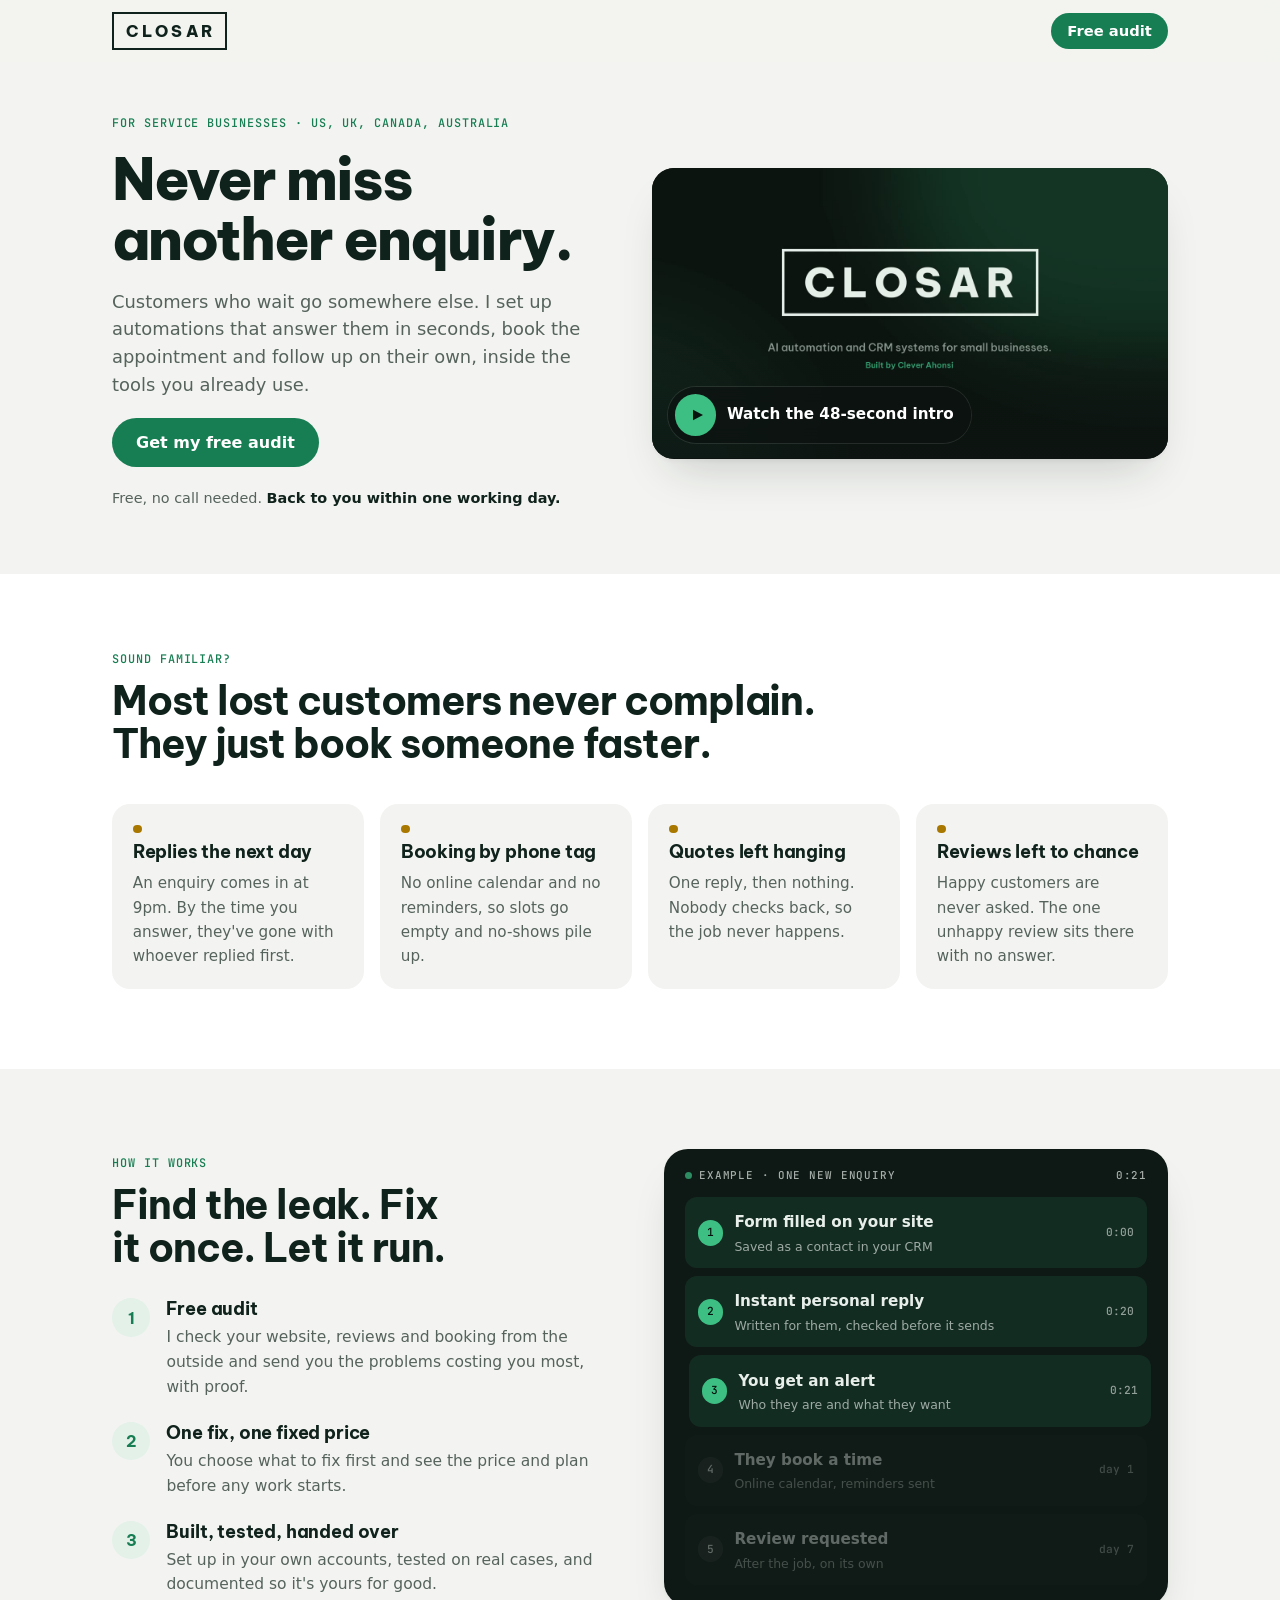
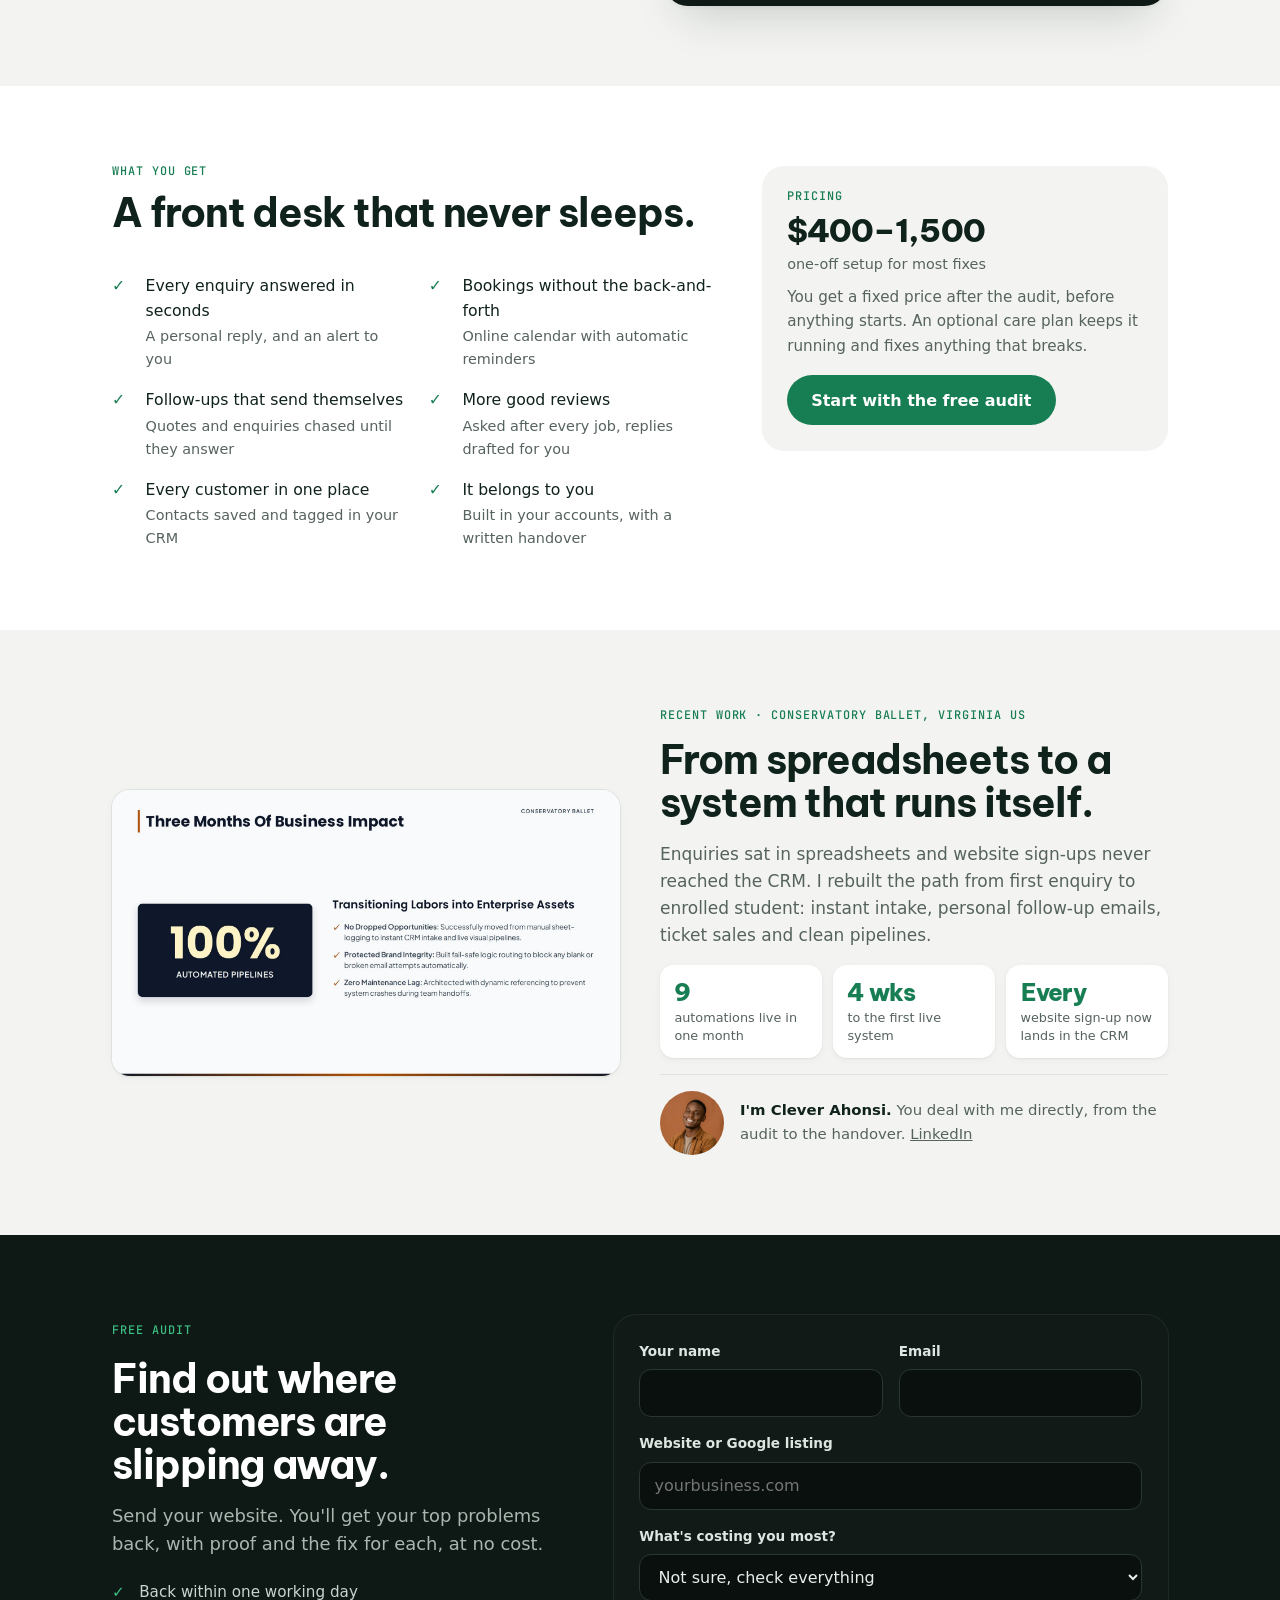
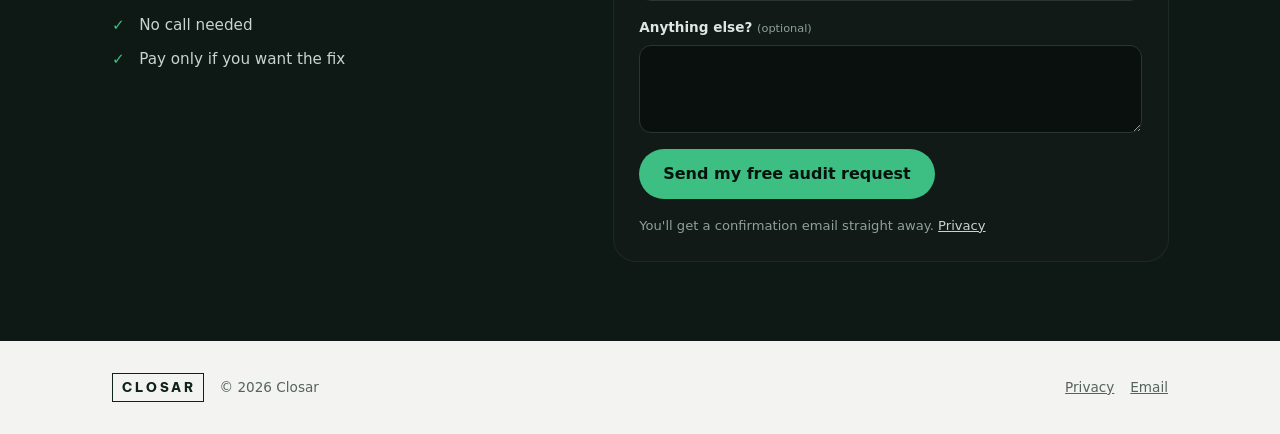
==== commit 5aefe321: "Site: one simple landing page instead of a multi-page site - Single path: problem, how it's fixed, w" ====
--- a/site/index.html
+++ b/site/index.html
@@ -1,9 +1,9 @@
 <!doctype html>
 <html lang="en"><head><meta charset="utf-8"><meta name="viewport" content="width=device-width, initial-scale=1, viewport-fit=cover">
-<title>Closar · AI automation and CRM systems</title>
-<meta name="description" content="Closar builds the systems that reply, book, follow up and keep your CRM clean, so customers stop slipping away. AI automation, CRM and AI integration by Clever Ahonsi.">
-<meta property="og:title" content="Closar · AI automation and CRM systems">
-<meta property="og:description" content="Closar builds the systems that reply, book, follow up and keep your CRM clean, so customers stop slipping away. AI automation, CRM and AI integration by Clever Ahonsi.">
+<title>Closar · Never miss another enquiry</title>
+<meta name="description" content="Closar sets up the automations that reply to every enquiry in seconds, book the appointment and follow up for you. Start with a free audit.">
+<meta property="og:title" content="Closar · Never miss another enquiry">
+<meta property="og:description" content="Free audit: see where customers slip away, and the fix.">
 <meta property="og:image" content="https://cleverahonsi-closar.github.io/assets/closar-intro.jpg">
 <meta property="og:type" content="website">
 <meta name="theme-color" content="#0D1311">
@@ -11,20 +11,188 @@
 <link rel="preconnect" href="https://fonts.googleapis.com">
 <link rel="preconnect" href="https://fonts.gstatic.com" crossorigin>
 <link rel="stylesheet" href="https://fonts.googleapis.com/css2?family=Be+Vietnam+Pro:wght@600;700;800&family=JetBrains+Mono:wght@500&display=swap">
-<link rel="stylesheet" href="assets/site.css">
+<style>
+/* One path: problem → how it's fixed → what you get → proof → free audit form. */
+:root{
+  --bg:#F3F4F1; --surface:#FFFFFF; --ink:#10221C; --muted:#56635D; --line:#DDE2DC; --line-strong:#C5CDC6;
+  --accent:#177D52; --accent-ink:#FFFFFF; --accent-soft:#E3F1E9; --node:#3DBE83;
+  --warn:#A87800; --warn-soft:#FBF0CC;
+  --card-dark:#0E1814; --card-dark-fg:#E8EFEA;
+  --glass:rgba(243,244,241,.8);
+  --shadow-sm:0 1px 2px rgba(16,34,28,.06), 0 2px 8px rgba(16,34,28,.04);
+  --shadow-lg:0 2px 4px rgba(16,34,28,.04), 0 24px 48px -20px rgba(16,34,28,.22);
+  --display:"Be Vietnam Pro", -apple-system, "Segoe UI Variable Display", "Segoe UI", system-ui, sans-serif;
+  --body:-apple-system, BlinkMacSystemFont, "Segoe UI Variable Text", "Segoe UI", system-ui, sans-serif;
+  --mono:"JetBrains Mono", ui-monospace, "SF Mono", Consolas, monospace;
+  --ease-out:cubic-bezier(.23,1,.32,1);
+  --wrap:68rem;
+}
+@media (prefers-color-scheme: dark){:root:not([data-theme="light"]){
+  --bg:#0D1311; --surface:#151D1A; --ink:#E8EEEA; --muted:#97A59E; --line:#24302B; --line-strong:#33413B;
+  --accent:#3DBE83; --accent-ink:#06130D; --accent-soft:#16352A;
+  --warn:#F2C230; --warn-soft:#3A3014; --card-dark:#050807;
+  --glass:rgba(13,19,17,.78);
+  --shadow-sm:0 1px 2px rgba(0,0,0,.3); --shadow-lg:0 24px 48px -20px rgba(0,0,0,.6);
+  color-scheme:dark}}
+:root[data-theme="dark"]{
+  --bg:#0D1311; --surface:#151D1A; --ink:#E8EEEA; --muted:#97A59E; --line:#24302B; --line-strong:#33413B;
+  --accent:#3DBE83; --accent-ink:#06130D; --accent-soft:#16352A;
+  --warn:#F2C230; --warn-soft:#3A3014; --card-dark:#050807;
+  --glass:rgba(13,19,17,.78);
+  --shadow-sm:0 1px 2px rgba(0,0,0,.3); --shadow-lg:0 24px 48px -20px rgba(0,0,0,.6);
+  color-scheme:dark}
+
+*{box-sizing:border-box}
+html{scroll-behavior:smooth;-webkit-text-size-adjust:100%;scroll-padding-top:4.5rem}
+body{margin:0;background:var(--bg);color:var(--ink);font:400 1.0625rem/1.6 var(--body);-webkit-font-smoothing:antialiased;-webkit-tap-highlight-color:transparent;overflow-x:hidden}
+.wrap{max-width:var(--wrap);margin:0 auto;padding-left:max(16px,env(safe-area-inset-left,0px));padding-right:max(16px,env(safe-area-inset-right,0px))}
+p{margin:0}
+a{color:inherit}
+img,video{max-width:100%;height:auto;display:block}
+:focus-visible{outline:3px solid var(--accent);outline-offset:3px;border-radius:6px}
+h1,h2,h3{font-family:var(--display);margin:0;text-wrap:balance}
+h1{font-size:clamp(2.2rem,5vw,3.6rem);font-weight:800;line-height:1.04;letter-spacing:-.034em}
+h2{font-size:clamp(1.7rem,3.4vw,2.5rem);font-weight:700;line-height:1.08;letter-spacing:-.027em}
+h3{font-size:1.1rem;font-weight:700;line-height:1.25;letter-spacing:-.01em}
+.eyebrow{font:500 .74rem/1 var(--mono);letter-spacing:.08em;text-transform:uppercase;color:var(--accent)}
+.lede{font-size:1.12rem;line-height:1.55;color:var(--muted);max-width:56ch}
+.muted{color:var(--muted)}
+
+.btn{display:inline-flex;align-items:center;justify-content:center;gap:.5em;font:600 1rem/1.2 var(--body);padding:.95em 1.5em;border-radius:999px;text-decoration:none;border:0;cursor:pointer;user-select:none;-webkit-user-select:none;touch-action:manipulation;
+  background:var(--accent);color:var(--accent-ink);transition:transform 160ms var(--ease-out), background-color 200ms ease}
+.btn:active{transform:scale(.97);transition-duration:100ms}
+@media (hover:hover) and (pointer:fine){.btn:hover{background:color-mix(in srgb,var(--accent) 88%,#000)}}
+
+header.top{position:sticky;top:0;z-index:5;background:var(--glass);backdrop-filter:blur(18px) saturate(170%);-webkit-backdrop-filter:blur(18px) saturate(170%)}
+header.top .wrap{display:flex;align-items:center;justify-content:space-between;gap:1rem;padding-block:.75rem}
+header.top .btn{padding:.62em 1.1em;font-size:.92rem}
+.wm{display:inline-flex;align-items:center;font:800 1rem/1 var(--display);letter-spacing:.22em;padding:.55em .5em .55em .72em;border:2px solid currentColor;color:var(--ink);text-decoration:none}
+
+section{padding-block:5rem}
+.band{background:var(--surface)}
+.head{display:flex;flex-direction:column;gap:.85rem;margin-bottom:2.4rem;max-width:44rem}
+
+/* hero */
+.hero .wrap{display:grid;grid-template-columns:1fr 1.05fr;gap:3rem;align-items:center;padding-block:3.5rem 4rem}
+.hero-copy{display:flex;flex-direction:column;gap:1.2rem;min-width:0}
+.hero-note{font-size:.9rem;color:var(--muted)}
+.hero-note b{color:var(--ink);font-weight:600}
+@media (max-width:900px){.hero .wrap{grid-template-columns:1fr;padding-block:2.2rem 3rem}}
+@keyframes lift{from{opacity:0;transform:translateY(14px)}to{opacity:1;transform:none}}
+.reel{position:relative;border-radius:22px;overflow:hidden;background:#0D1311;box-shadow:var(--shadow-lg);aspect-ratio:16/9;animation:lift 650ms var(--ease-out) 100ms both;min-width:0}
+.reel video{width:100%;height:100%;object-fit:cover}
+.reel .play{position:absolute;inset:0;display:flex;align-items:flex-end;padding:1rem;border:0;background:linear-gradient(180deg,rgba(13,19,17,0) 55%,rgba(13,19,17,.6));color:#fff;cursor:pointer;font:600 .95rem/1 var(--body);touch-action:manipulation}
+.reel .play span{display:inline-flex;align-items:center;gap:.65rem;padding:.45rem 1.1rem .45rem .45rem;border-radius:999px;background:rgba(13,19,17,.72);backdrop-filter:blur(8px);-webkit-backdrop-filter:blur(8px);box-shadow:0 0 0 1px rgba(255,255,255,.1)}
+.reel .play i{width:2.6rem;height:2.6rem;border-radius:50%;background:var(--node);display:grid;place-items:center;transition:transform 200ms var(--ease-out)}
+.reel .play i svg{width:1rem;height:1rem;margin-left:.15rem;fill:#06130D}
+.reel .play:active i{transform:scale(.94)}
+.reel.playing .play{display:none}
+
+/* problem */
+.leaks{display:grid;grid-template-columns:repeat(4,1fr);gap:1rem}
+.leak{display:flex;flex-direction:column;gap:.5rem;padding:1.3rem;border-radius:18px;background:var(--bg);min-width:0}
+.leak::before{content:"";width:.55rem;height:.55rem;border-radius:50%;background:var(--warn)}
+.leak p{color:var(--muted);font-size:.95rem}
+@media (max-width:960px){.leaks{grid-template-columns:1fr 1fr}}
+@media (max-width:540px){.leaks{grid-template-columns:1fr}}
+
+/* how */
+.how{display:grid;grid-template-columns:1fr 1fr;gap:3rem;align-items:center}
+.steps-list{list-style:none;margin:0;padding:0;display:flex;flex-direction:column;gap:1.4rem;counter-reset:s}
+.steps-list li{display:grid;grid-template-columns:2.4rem 1fr;gap:1rem;counter-increment:s}
+.steps-list li::before{content:counter(s);width:2.4rem;height:2.4rem;border-radius:50%;display:grid;place-items:center;font:700 1rem/1 var(--display);background:var(--accent-soft);color:var(--accent)}
+.steps-list p{color:var(--muted);font-size:.97rem;margin-top:.3rem}
+@media (max-width:900px){.how{grid-template-columns:1fr}}
+.sys{background:var(--card-dark);color:var(--card-dark-fg);border-radius:24px;padding:1.3rem;box-shadow:var(--shadow-lg);min-width:0}
+.sys-top{display:flex;justify-content:space-between;align-items:center;font:500 .68rem/1 var(--mono);letter-spacing:.08em;text-transform:uppercase;opacity:.7;margin-bottom:1rem}
+.sys-top i{display:inline-block;width:7px;height:7px;border-radius:50%;background:#3DBE83;margin-right:.45rem}
+.steps{list-style:none;margin:0;padding:0;display:flex;flex-direction:column;gap:.5rem}
+.step{display:grid;grid-template-columns:1.6rem 1fr auto;gap:.7rem;align-items:center;padding:.7rem .8rem;border-radius:12px;background:rgba(255,255,255,.04);opacity:.38;transition:opacity 260ms var(--ease-out), background-color 260ms ease, transform 260ms var(--ease-out)}
+.step.on{opacity:1;background:rgba(61,190,131,.12)}
+.step.now{transform:translateX(4px)}
+.step .dot{width:1.6rem;height:1.6rem;border-radius:50%;display:grid;place-items:center;font:500 .7rem/1 var(--mono);background:rgba(255,255,255,.08)}
+.step.on .dot{background:#3DBE83;color:#06130D}
+.step b{font-weight:600;font-size:.95rem}
+.step small{display:block;font-size:.78rem;opacity:.65;margin-top:.1rem}
+.step .t{font:500 .7rem/1 var(--mono);opacity:.6;white-space:nowrap}
+
+/* what you get */
+.get{display:grid;grid-template-columns:1.2fr .8fr;gap:2.5rem;align-items:start}
+.checks{list-style:none;margin:0;padding:0;display:grid;grid-template-columns:1fr 1fr;gap:1rem 1.5rem}
+.checks li{display:grid;grid-template-columns:1.5rem 1fr;gap:.6rem;font-size:.98rem}
+.checks li::before{content:"✓";font-weight:800;color:var(--accent)}
+.checks li span{color:var(--muted);display:block;font-size:.9rem;margin-top:.15rem}
+.price{padding:1.6rem;border-radius:22px;background:var(--bg);display:flex;flex-direction:column;gap:.7rem}
+.price .amt{font:800 2rem/1.05 var(--display);letter-spacing:-.03em}
+.price .amt small{display:block;margin-top:.45rem;font:500 .9rem/1.3 var(--body);color:var(--muted);letter-spacing:0}
+.price p{color:var(--muted);font-size:.95rem}
+.price .btn{align-self:flex-start;margin-top:.4rem}
+@media (max-width:900px){.get{grid-template-columns:1fr}}
+@media (max-width:560px){.checks{grid-template-columns:1fr}}
+
+/* proof */
+.proof{display:grid;grid-template-columns:1fr 1fr;gap:2.5rem;align-items:center}
+.proof figure{margin:0;border-radius:18px;overflow:hidden;box-shadow:0 0 0 1px var(--line), var(--shadow-sm);background:#fff}
+.proof .copy{display:flex;flex-direction:column;gap:1rem;min-width:0}
+.stats{display:grid;grid-template-columns:repeat(3,1fr);gap:.7rem}
+.stat{padding:.9rem;border-radius:14px;background:var(--surface);box-shadow:var(--shadow-sm)}
+.stat strong{display:block;font:800 1.5rem/1 var(--display);letter-spacing:-.03em;color:var(--accent)}
+.stat span{font-size:.8rem;color:var(--muted);line-height:1.35;display:block;margin-top:.35rem}
+.me{display:flex;align-items:center;gap:1rem;padding-top:1rem;border-top:1px solid var(--line)}
+.me img{width:64px;height:64px;border-radius:50%;object-fit:cover;flex:none}
+.me p{font-size:.93rem;color:var(--muted)}
+.me b{color:var(--ink)}
+@media (max-width:900px){.proof{grid-template-columns:1fr}}
+@media (max-width:420px){.stats{grid-template-columns:1fr}}
+
+/* form */
+.final{background:var(--card-dark);color:var(--card-dark-fg)}
+.final .wrap{display:grid;grid-template-columns:.9fr 1.1fr;gap:3rem;align-items:start}
+.final h2{color:#fff}
+.final .lede{color:#A9B7B0;margin-top:1rem}
+.final ul{list-style:none;margin:1.4rem 0 0;padding:0;display:flex;flex-direction:column;gap:.55rem;font-size:.95rem;color:#C9D4CE}
+.final ul li{display:grid;grid-template-columns:1.2rem 1fr;gap:.5rem}
+.final ul li::before{content:"✓";color:#3DBE83;font-weight:700}
+form.audit{display:grid;grid-template-columns:1fr 1fr;gap:1rem;padding:1.6rem;border-radius:22px;background:#111A16;box-shadow:0 0 0 1px rgba(255,255,255,.07)}
+.field{display:flex;flex-direction:column;gap:.4rem;min-width:0}
+.field.full{grid-column:1 / -1}
+.field label{font-size:.85rem;font-weight:600;color:#DDE6E1}
+.field label small{font-weight:400;color:#8FA098}
+.field input,.field select,.field textarea{font:400 16px/1.4 var(--body);color:#E8EEEA;background:#0A100D;border:1.5px solid #2A3631;border-radius:12px;padding:.75em .9em;width:100%;min-width:0;transition:border-color 150ms ease}
+.field textarea{min-height:5.5rem;resize:vertical}
+.field input:focus,.field select:focus,.field textarea:focus{outline:none;border-color:#3DBE83}
+.field input:user-invalid{border-color:#F97066}
+.hp{position:absolute;left:-9999px;width:1px;height:1px;overflow:hidden}
+.form-foot{grid-column:1 / -1;display:flex;flex-wrap:wrap;align-items:center;gap:1rem}
+.form-foot .btn{background:#3DBE83;color:#06130D}
+.form-foot p{font-size:.82rem;color:#8FA098;flex:1 1 14rem}
+.form-foot a{color:#C9D4CE}
+.status{grid-column:1 / -1;font-size:.92rem;border-radius:12px;padding:.8rem 1rem;display:none}
+.status.ok{display:block;background:rgba(61,190,131,.14);color:#BFEBD5}
+.status.err{display:block;background:rgba(249,112,102,.12);color:#FBC6C1}
+@media (max-width:900px){.final .wrap{grid-template-columns:1fr}}
+@media (max-width:560px){form.audit{grid-template-columns:1fr;padding:1.1rem}}
+
+footer{padding-block:2rem;font-size:.85rem;color:var(--muted)}
+footer .wrap{display:flex;flex-wrap:wrap;justify-content:space-between;align-items:center;gap:1rem}
+footer nav{display:flex;gap:1rem}
+footer .wm{font-size:.8rem;border-width:1.5px}
+
+@media (prefers-reduced-motion:reduce){
+  html{scroll-behavior:auto}
+  .reel{animation:none}
+  .btn:active{transform:none}
+  .step,.step.now{transition:none;transform:none}
+}
+@media (prefers-reduced-transparency:reduce){header.top{background:var(--bg);backdrop-filter:none;-webkit-backdrop-filter:none}}
+</style>
 </head>
-<body data-page="index">
-
-<header class="top" id="hdr">
+<body>
+
+<header class="top">
   <div class="wrap">
-    <a class="wm" href="./">CLOSAR</a>
-    <nav class="links" aria-label="Pages">
-      <a href="work.html">Work</a>
-      <a href="services.html">Services</a>
-      <a href="creators.html">Creators</a>
-      <a href="about.html">About</a>
-    </nav>
-    <a class="btn btn-primary" href="contact.html">Free audit</a>
+    <a class="wm" href="#top">CLOSAR</a>
+    <a class="btn" href="#audit">Free audit</a>
   </div>
 </header>
 
@@ -32,14 +200,11 @@
   <section class="hero" style="padding-block:0">
     <div class="wrap">
       <div class="hero-copy">
-        <span class="eyebrow rise">AI automation · CRM · AI integration</span>
-        <h1 class="rise">Stop losing customers to slow replies and forgotten follow-ups.</h1>
-        <p class="lede rise">I build the systems that answer every enquiry in seconds, book the call, follow up on their own and keep your CRM clean. For small businesses and creators in the US, UK, Canada and Australia.</p>
-        <div class="cta-row rise">
-          <a class="btn btn-primary" href="contact.html">Get a free audit</a>
-          <a class="btn btn-ghost" href="work.html">See the work</a>
-        </div>
-        <div class="promise rise"><span>Reply within one working day</span><span>Fixed price before work starts</span><span>Built in your own accounts</span></div>
+        <span class="eyebrow">For service businesses · US, UK, Canada, Australia</span>
+        <h1>Never miss another enquiry.</h1>
+        <p class="lede">Customers who wait go somewhere else. I set up automations that answer them in seconds, book the appointment and follow up on their own, inside the tools you already use.</p>
+        <div><a class="btn" href="#audit">Get my free audit</a></div>
+        <p class="hero-note">Free, no call needed. <b>Back to you within one working day.</b></p>
       </div>
       <div class="reel" id="reel">
         <video id="reel-video" preload="none" playsinline poster="assets/closar-intro.jpg" width="1280" height="720">
@@ -50,78 +215,204 @@
     </div>
   </section>
 
-  <div class="clients" aria-label="Clients">
-    <div class="wrap">
-      <span class="k">Systems built for</span>
-      <b>Conservatory Ballet<small>Ballet school · Virginia, US</small></b>
-      <b>The Media Chic<small>Marketing educator · TikTok</small></b>
-      <b>ABRB Consulting, LLC<small>Business consultancy · Virginia, US</small></b>
-    </div>
-  </div>
-
-  <section>
+  <section class="band">
     <div class="wrap">
       <div class="head">
-        <span class="eyebrow">Explore</span>
-        <h2>See the work, pick a fix, or start posting daily.</h2>
-      </div>
-      <div class="teasers">
-        <a class="teaser" href="work.html"><div class="pic"><img src="assets/work/impact.jpg" alt="Impact report for Conservatory Ballet" loading="lazy" width="1800" height="1012"></div><div class="txt"><span class="eyebrow">Work</span><h3>9 systems for a ballet school in one month</h3><p>Process maps, live workflows and the reports clients got, plus weekly content for The Media Chic.</p><span class="go">See the work →</span></div></a>
-        <a class="teaser" href="services.html"><div class="pic"><img src="assets/ticket-engine.png" alt="Ticket Sales Engine workflow" loading="lazy" width="946" height="781"></div><div class="txt"><span class="eyebrow">Services</span><h3>14 fixes, each with a fixed price</h3><p>Instant replies, online booking, review replies, follow-ups, CRM clean-up, win-back and more.</p><span class="go">See all 14 fixes →</span></div></a>
-        <a class="teaser" href="creators.html"><div class="pic"><img src="assets/work/mediachic-3.jpg" alt="A delivered Media Chic video" loading="lazy" width="540" height="960" style="object-position:center 20%"></div><div class="txt"><span class="eyebrow">Creators</span><h3>Daily clips from one recording</h3><p>Cut, captioned and scheduled across TikTok, Instagram, Shorts and X, from $49 a month.</p><span class="go">See creator plans →</span></div></a>
-      </div>
-    </div>
-  </section>
-  <section class="band">
-    <div class="wrap live">
+        <span class="eyebrow">Sound familiar?</span>
+        <h2>Most lost customers never complain. They just book someone faster.</h2>
+      </div>
+      <div class="leaks">
+        <div class="leak"><h3>Replies the next day</h3><p>An enquiry comes in at 9pm. By the time you answer, they've gone with whoever replied first.</p></div>
+        <div class="leak"><h3>Booking by phone tag</h3><p>No online calendar and no reminders, so slots go empty and no-shows pile up.</p></div>
+        <div class="leak"><h3>Quotes left hanging</h3><p>One reply, then nothing. Nobody checks back, so the job never happens.</p></div>
+        <div class="leak"><h3>Reviews left to chance</h3><p>Happy customers are never asked. The one unhappy review sits there with no answer.</p></div>
+      </div>
+    </div>
+  </section>
+
+  <section>
+    <div class="wrap how">
       <div>
-        <div class="head" style="margin-bottom:1.6rem">
-          <span class="eyebrow">What a fixed system looks like</span>
-          <h2>One enquiry, handled without you touching it.</h2>
+        <div class="head" style="margin-bottom:1.8rem">
+          <span class="eyebrow">How it works</span>
+          <h2>Find the leak. Fix it once. Let it run.</h2>
         </div>
-        <div class="rules">
-          <div class="rule"><h3>Fail-safe first</h3><p>AI output is checked before it reaches a customer. If something breaks, it's logged and you're told.</p></div>
-          <div class="rule"><h3>Consent built in</h3><p>Opt-ins, opt-outs and separate marketing consent, set up to CAN-SPAM, TCPA and GDPR rules.</p></div>
-          <div class="rule"><h3>One problem, one fix</h3><p>You buy the fix for the problem that costs you most, and you see it working.</p></div>
-          <div class="rule"><h3>Your accounts, your data</h3><p>Built in your own tools, documented and handed over. You're never locked in.</p></div>
-        </div>
-      </div>
-      <div class="sys" aria-label="Example: one new enquiry moving through an automated system">
+        <ol class="steps-list">
+          <li><div><h3>Free audit</h3><p>I check your website, reviews and booking from the outside and send you the problems costing you most, with proof.</p></div></li>
+          <li><div><h3>One fix, one fixed price</h3><p>You choose what to fix first and see the price and plan before any work starts.</p></div></li>
+          <li><div><h3>Built, tested, handed over</h3><p>Set up in your own accounts, tested on real cases, and documented so it's yours for good.</p></div></li>
+        </ol>
+      </div>
+      <div class="sys" aria-label="Example: one new enquiry handled automatically">
         <div class="sys-top"><span><i></i>Example · one new enquiry</span><span id="sys-clock">0:00</span></div>
         <ol class="steps" id="steps">
           <li class="step"><span class="dot">1</span><span><b>Form filled on your site</b><small>Saved as a contact in your CRM</small></span><span class="t">0:00</span></li>
-          <li class="step"><span class="dot">2</span><span><b>Instant personal reply</b><small>AI-written, checked before it sends</small></span><span class="t">0:20</span></li>
-          <li class="step"><span class="dot">3</span><span><b>You get an alert</b><small>With who they are and what they want</small></span><span class="t">0:21</span></li>
+          <li class="step"><span class="dot">2</span><span><b>Instant personal reply</b><small>Written for them, checked before it sends</small></span><span class="t">0:20</span></li>
+          <li class="step"><span class="dot">3</span><span><b>You get an alert</b><small>Who they are and what they want</small></span><span class="t">0:21</span></li>
           <li class="step"><span class="dot">4</span><span><b>They book a time</b><small>Online calendar, reminders sent</small></span><span class="t">day 1</span></li>
-          <li class="step"><span class="dot">5</span><span><b>Paid and onboarded</b><small>Welcome email, moved to the next stage</small></span><span class="t">day 3</span></li>
-          <li class="step"><span class="dot">6</span><span><b>Review asked</b><small>After the job, on its own</small></span><span class="t">day 10</span></li>
+          <li class="step"><span class="dot">5</span><span><b>Review requested</b><small>After the job, on its own</small></span><span class="t">day 7</span></li>
         </ol>
-        <div class="sys-foot"><span>Nothing typed by hand</span><span>Every step logged</span></div>
-      </div>
-    </div>
-  </section>
-
-  <section class="cta-band">
+      </div>
+    </div>
+  </section>
+
+  <section class="band">
+    <div class="wrap get">
+      <div>
+        <div class="head">
+          <span class="eyebrow">What you get</span>
+          <h2>A front desk that never sleeps.</h2>
+        </div>
+        <ul class="checks">
+          <li><div>Every enquiry answered in seconds<span>A personal reply, and an alert to you</span></div></li>
+          <li><div>Bookings without the back-and-forth<span>Online calendar with automatic reminders</span></div></li>
+          <li><div>Follow-ups that send themselves<span>Quotes and enquiries chased until they answer</span></div></li>
+          <li><div>More good reviews<span>Asked after every job, replies drafted for you</span></div></li>
+          <li><div>Every customer in one place<span>Contacts saved and tagged in your CRM</span></div></li>
+          <li><div>It belongs to you<span>Built in your accounts, with a written handover</span></div></li>
+        </ul>
+      </div>
+      <div class="price">
+        <span class="eyebrow">Pricing</span>
+        <div class="amt">$400–1,500 <small>one-off setup for most fixes</small></div>
+        <p>You get a fixed price after the audit, before anything starts. An optional care plan keeps it running and fixes anything that breaks.</p>
+        <a class="btn" href="#audit">Start with the free audit</a>
+      </div>
+    </div>
+  </section>
+
+  <section>
+    <div class="wrap proof">
+      <figure><img src="assets/work/impact.jpg" alt="The impact report Conservatory Ballet received: lead pipelines moved from manual sheets to automated CRM intake" width="1800" height="1012" loading="lazy"></figure>
+      <div class="copy">
+        <span class="eyebrow">Recent work · Conservatory Ballet, Virginia US</span>
+        <h2>From spreadsheets to a system that runs itself.</h2>
+        <p class="muted">Enquiries sat in spreadsheets and website sign-ups never reached the CRM. I rebuilt the path from first enquiry to enrolled student: instant intake, personal follow-up emails, ticket sales and clean pipelines.</p>
+        <div class="stats">
+          <div class="stat"><strong>9</strong><span>automations live in one month</span></div>
+          <div class="stat"><strong>4 wks</strong><span>to the first live system</span></div>
+          <div class="stat"><strong>Every</strong><span>website sign-up now lands in the CRM</span></div>
+        </div>
+        <div class="me"><img src="assets/clever-headshot.jpg" alt="Clever Ahonsi" width="64" height="64" loading="lazy"><p><b>I'm Clever Ahonsi.</b> You deal with me directly, from the audit to the handover. <a href="https://www.linkedin.com/in/ahonsiclever25" target="_blank" rel="noopener">LinkedIn</a></p></div>
+      </div>
+    </div>
+  </section>
+
+  <section class="final" id="audit">
     <div class="wrap">
-      <div><h2>Find out what's costing you customers.</h2><p>Free audit on all 14 areas, back within one working day.</p></div>
-      <a class="btn btn-primary" href="contact.html">Get a free audit</a>
+      <div>
+        <span class="eyebrow" style="color:#3DBE83">Free audit</span>
+        <h2 style="margin-top:.9rem">Find out where customers are slipping away.</h2>
+        <p class="lede">Send your website. You'll get your top problems back, with proof and the fix for each, at no cost.</p>
+        <ul>
+          <li>Back within one working day</li>
+          <li>No call needed</li>
+          <li>Pay only if you want the fix</li>
+        </ul>
+      </div>
+      <form class="audit" id="form" action="https://formsubmit.co/ahonsiclever@gmail.com" method="POST" novalidate>
+        <div class="field"><label for="f-name">Your name</label><input id="f-name" name="Name" autocomplete="name" required></div>
+        <div class="field"><label for="f-email">Email</label><input id="f-email" name="email" type="email" autocomplete="email" inputmode="email" required></div>
+        <div class="field full"><label for="f-site">Website or Google listing</label><input id="f-site" name="Website" type="text" inputmode="url" autocomplete="url" placeholder="yourbusiness.com" required></div>
+        <div class="field full"><label for="f-fix">What's costing you most?</label>
+          <select id="f-fix" name="Biggest problem">
+            <option value="Not sure, check everything">Not sure, check everything</option>
+            <option value="Slow replies to enquiries">Slow replies to enquiries</option>
+            <option value="Booking and no-shows">Booking and no-shows</option>
+            <option value="Leads and quotes not followed up">Leads and quotes not followed up</option>
+            <option value="Reviews">Reviews</option>
+            <option value="Website not bringing in enquiries">Website not bringing in enquiries</option>
+            <option value="Messy contacts and admin">Messy contacts and admin</option>
+          </select></div>
+        <div class="field full"><label for="f-msg">Anything else? <small>(optional)</small></label><textarea id="f-msg" name="Message"></textarea></div>
+        <input type="hidden" name="Time zone" id="f-tz">
+        <input type="hidden" name="_subject" value="New free audit request · Closar">
+        <input type="hidden" name="_template" value="table">
+        <input type="hidden" name="_captcha" value="false">
+        <input type="hidden" name="_autoresponse" value="Thanks for asking for a free Closar audit. I've got your details and I'll send your audit within one working day. If you want to add anything, just reply to this email. Clever Ahonsi, Closar">
+        <div class="hp" aria-hidden="true"><label>Leave empty<input type="text" name="_honey" tabindex="-1" autocomplete="off"></label></div>
+        <div class="status" id="status" role="status" aria-live="polite"></div>
+        <div class="form-foot">
+          <button class="btn" type="submit" id="send">Send my free audit request</button>
+          <p>You'll get a confirmation email straight away. <a href="privacy.html">Privacy</a></p>
+        </div>
+      </form>
     </div>
   </section>
 </main>
 
 <footer>
   <div class="wrap">
-    <span style="display:flex;flex-wrap:wrap;align-items:center;gap:.4rem 1rem"><a class="wm wm-sm" href="./">CLOSAR</a>© 2026 Closar. AI automation, CRM and AI integration.</span>
-    <nav aria-label="Footer"><a href="work.html">Work</a><a href="services.html">Services</a><a href="creators.html">Creators</a><a href="about.html">About</a><a href="contact.html">Free audit</a><a href="privacy.html">Privacy</a></nav>
+    <span style="display:flex;align-items:center;gap:1rem;flex-wrap:wrap"><a class="wm" href="#top">CLOSAR</a>© 2026 Closar</span>
+    <nav aria-label="Footer"><a href="privacy.html">Privacy</a><a href="mailto:ahonsiclever@gmail.com">Email</a></nav>
   </div>
 </footer>
-<dialog class="lb" id="lb" aria-label="Image viewer">
-  <img id="lb-img" alt="">
-  <p id="lb-cap"></p>
-  <button class="lb-btn lb-prev" id="lb-prev" type="button" aria-label="Previous image">‹</button>
-  <button class="lb-btn lb-next" id="lb-next" type="button" aria-label="Next image">›</button>
-  <button class="lb-close" id="lb-close" type="button" aria-label="Close">×</button>
-</dialog>
-<script src="assets/site.js"></script>
+
+<script>
+(function(){
+  function $(id){ return document.getElementById(id); }
+  var reduce = window.matchMedia && window.matchMedia("(prefers-reduced-motion: reduce)").matches;
+
+  // Outreach links carry ?fix=<audit area>; pre-pick the matching problem in the form.
+  var MAP = {response:"Slow replies to enquiries", dms:"Slow replies to enquiries", support:"Slow replies to enquiries",
+             booking:"Booking and no-shows", events:"Booking and no-shows",
+             followup:"Leads and quotes not followed up", sales:"Leads and quotes not followed up", winback:"Leads and quotes not followed up",
+             reviews:"Reviews", leads:"Website not bringing in enquiries", content:"Website not bringing in enquiries",
+             crm:"Messy contacts and admin", onboarding:"Messy contacts and admin", hiring:"Messy contacts and admin"};
+  var fix = new URLSearchParams(location.search).get("fix");
+  if (fix && MAP[fix]) $("f-fix").value = MAP[fix];
+
+  var tz = $("f-tz");
+  function guessTz(){ try { tz.value = Intl.DateTimeFormat().resolvedOptions().timeZone || ""; } catch (err) {} }
+  guessTz();
+
+  // Form: sent by AJAX (instant auto-reply to them, email to me); falls back to the email app.
+  var form = $("form"), status = $("status"), send = $("send");
+  function say(cls, msg){ status.className = "status " + cls; status.textContent = msg; }
+  form.addEventListener("submit", function(e){
+    e.preventDefault();
+    if (form._honey && form._honey.value) return;
+    if (!form.checkValidity()){
+      var bad = form.querySelector(":invalid"); if (bad) bad.focus();
+      say("err", "Please add your name, a valid email and your website.");
+      return;
+    }
+    send.disabled = true; send.textContent = "Sending…";
+    var data = {};
+    new FormData(form).forEach(function(v, k){ data[k] = v; });
+    data["Page"] = location.href;
+    fetch("https://formsubmit.co/ajax/ahonsiclever@gmail.com", {method:"POST", headers:{"Content-Type":"application/json", "Accept":"application/json"}, body:JSON.stringify(data)})
+      .then(function(r){ return r.json().catch(function(){ return {}; }).then(function(j){ if (!r.ok || String(j.success) === "false") throw new Error(j.message || "send failed"); }); })
+      .then(function(){
+        form.reset(); guessTz();
+        say("ok", "Got it. Check your inbox for a confirmation; your audit follows within one working day.");
+        send.textContent = "Sent";
+      })
+      .catch(function(){
+        var body = "Name: " + data.Name + "\nWebsite: " + data.Website + "\nBiggest problem: " + data["Biggest problem"] + "\nTime zone: " + data["Time zone"] + "\n\n" + (data.Message || "");
+        say("err", "That didn't send. Your email app will open with everything filled in instead.");
+        location.href = "mailto:ahonsiclever@gmail.com?subject=" + encodeURIComponent("Free audit request") + "&body=" + encodeURIComponent(body);
+        send.disabled = false; send.textContent = "Send my free audit request";
+      });
+  });
+
+  // Intro video: plays with sound on click.
+  $("reel-play").addEventListener("click", function(){ var v = $("reel-video"); v.controls = true; $("reel").classList.add("playing"); v.play(); });
+
+  // Example card: the enquiry lights up one step at a time, then starts over.
+  var steps = Array.prototype.slice.call(document.querySelectorAll("#steps .step")), clock = $("sys-clock");
+  if (reduce){ steps.forEach(function(s){ s.classList.add("on"); }); return; }
+  var i = -1, timer = null;
+  function tick(){
+    i = (i + 1) % (steps.length + 2);
+    steps.forEach(function(s, k){ s.classList.toggle("on", k <= i && i < steps.length); s.classList.toggle("now", k === i); });
+    if (i < steps.length) clock.textContent = steps[i].querySelector(".t").textContent;
+  }
+  function start(){ if (!timer) { tick(); timer = setInterval(tick, 1100); } }
+  function stop(){ clearInterval(timer); timer = null; }
+  document.addEventListener("visibilitychange", function(){ document.hidden ? stop() : start(); });
+  start();
+})();
+</script>
 </body>
 </html>
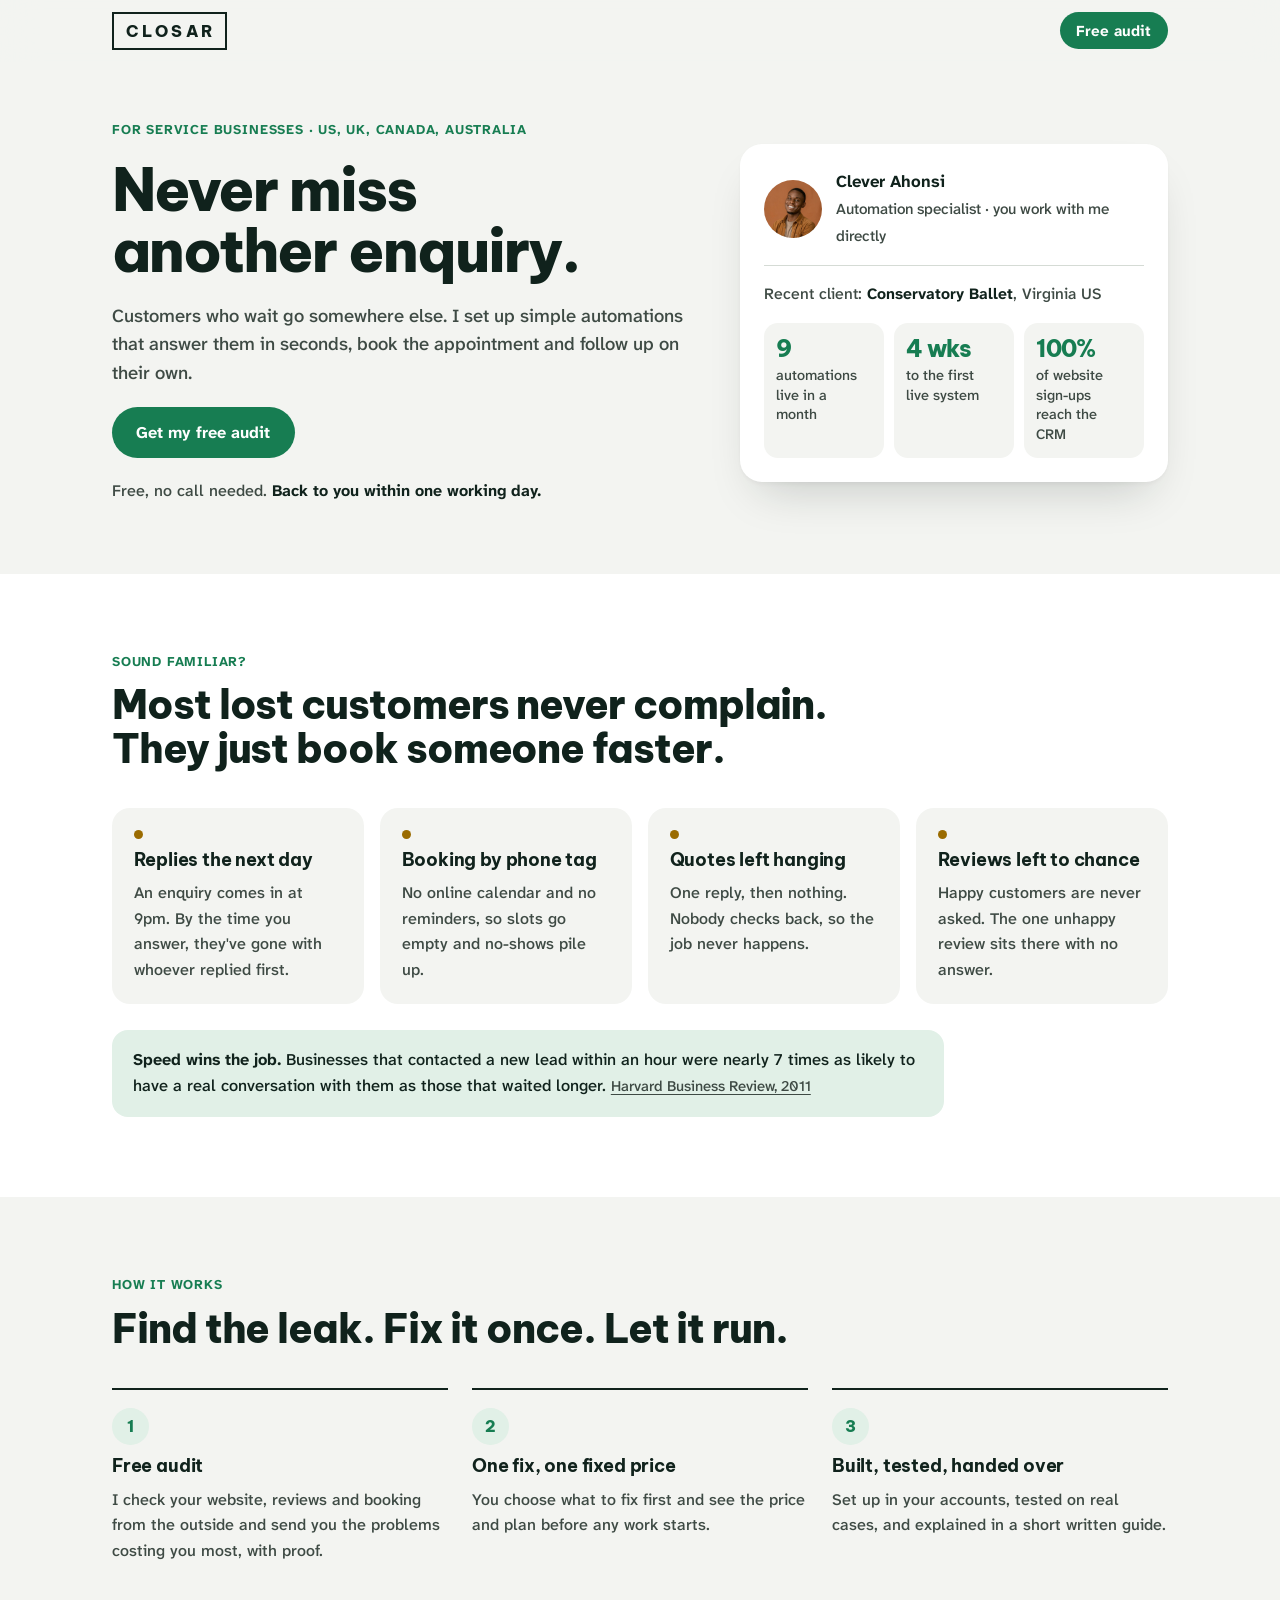
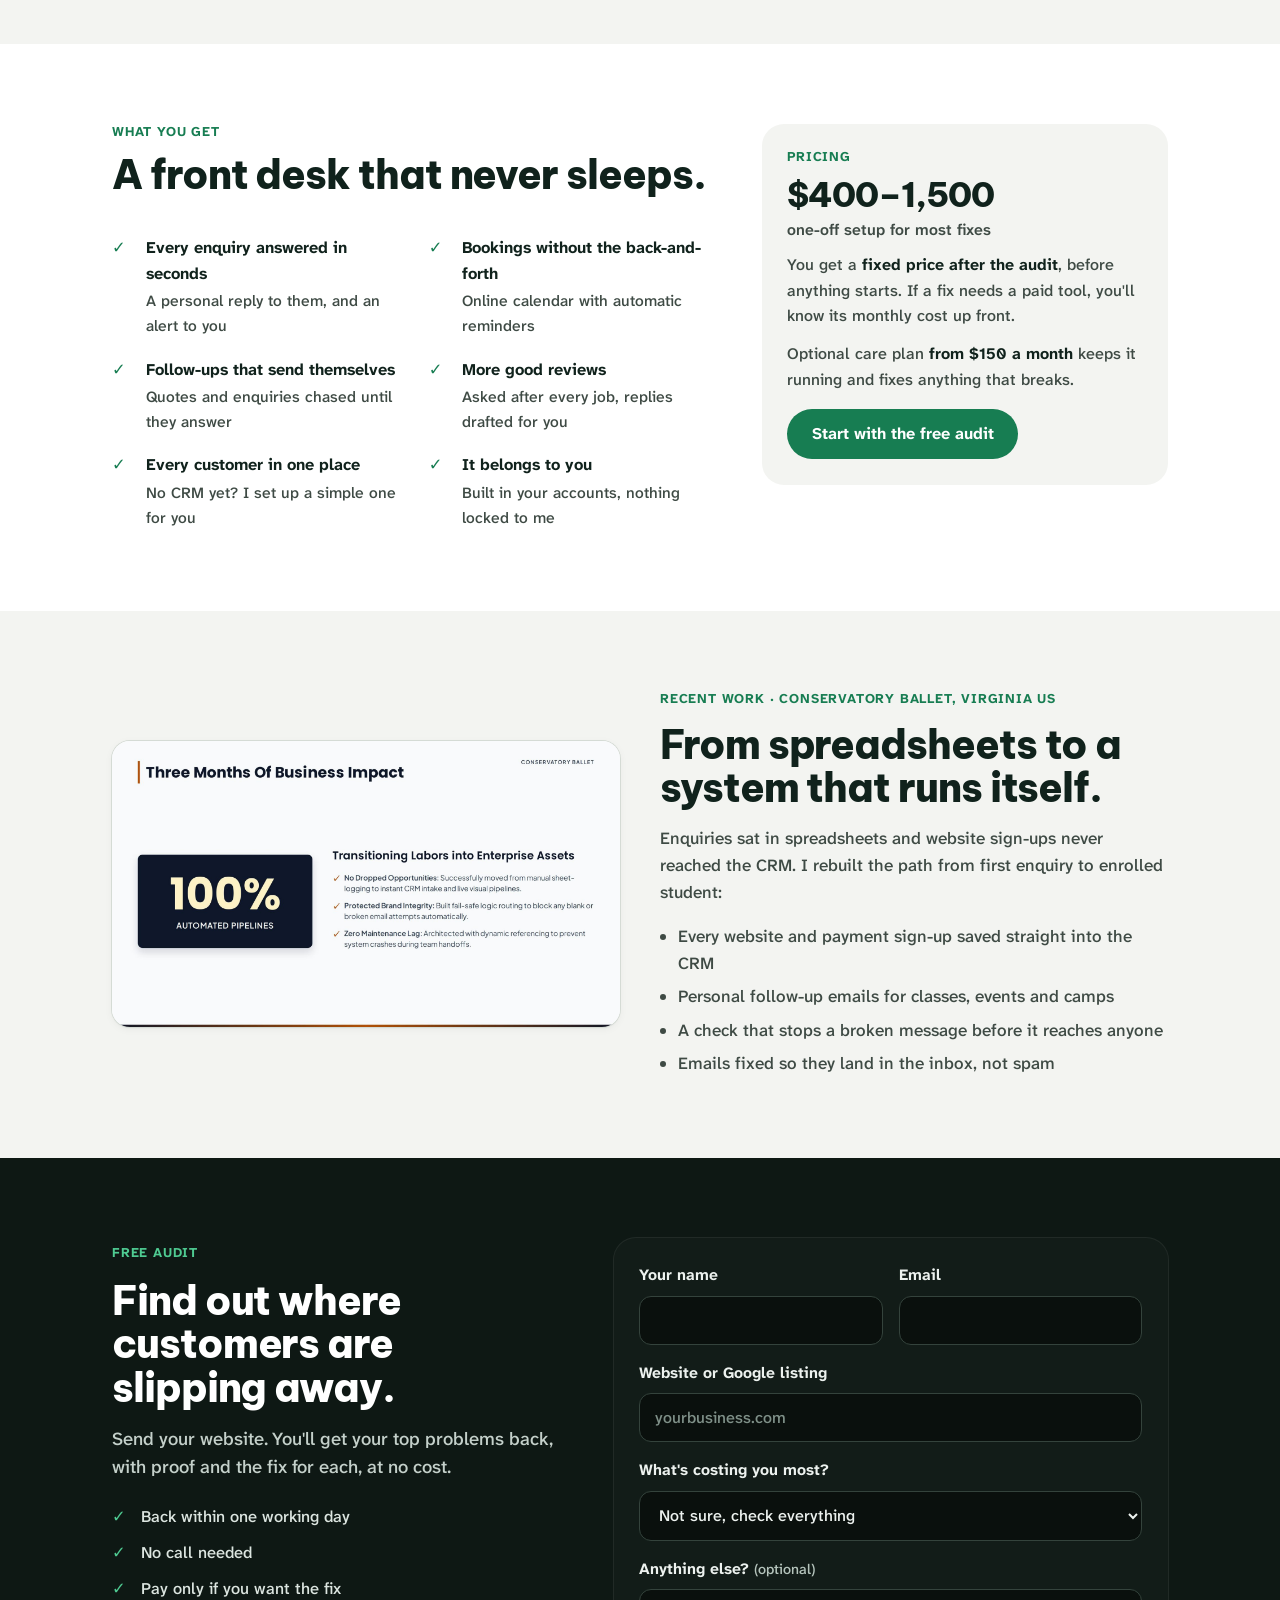
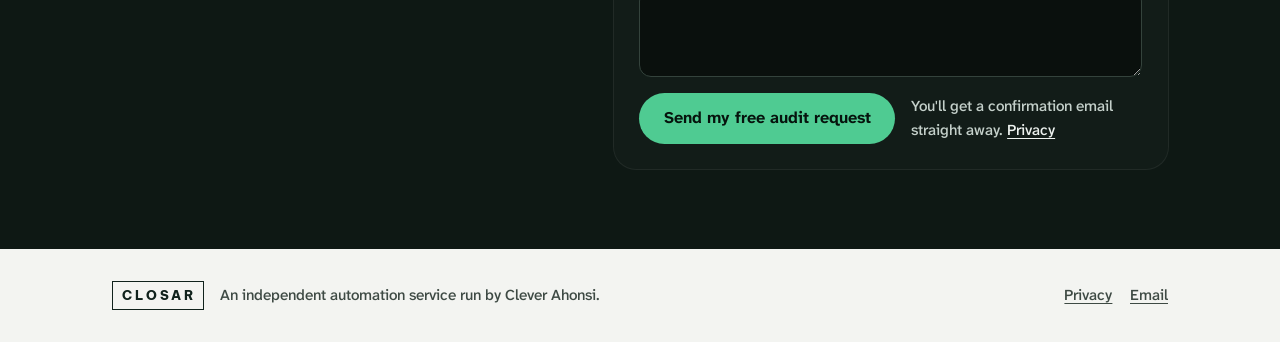
==== commit 3c948322: "Landing page: no video, proof card in hero, legible body font, matched headlines - Removed the intro" ====
--- a/site/index.html
+++ b/site/index.html
@@ -10,123 +10,121 @@
 <link rel="icon" href="data:image/svg+xml,%3Csvg xmlns='http://www.w3.org/2000/svg' viewBox='0 0 64 64'%3E%3Crect width='64' height='64' fill='%230D1311'/%3E%3Crect x='6' y='6' width='52' height='52' fill='none' stroke='%23fff' stroke-width='4'/%3E%3Ctext x='32' y='44' font-family='Arial,Helvetica,sans-serif' font-weight='700' font-size='32' fill='%23fff' text-anchor='middle'%3EC%3C/text%3E%3C/svg%3E">
 <link rel="preconnect" href="https://fonts.googleapis.com">
 <link rel="preconnect" href="https://fonts.gstatic.com" crossorigin>
-<link rel="stylesheet" href="https://fonts.googleapis.com/css2?family=Be+Vietnam+Pro:wght@600;700;800&family=JetBrains+Mono:wght@500&display=swap">
+<link rel="stylesheet" href="https://fonts.googleapis.com/css2?family=Atkinson+Hyperlegible+Next:wght@400;500;600;700&family=Be+Vietnam+Pro:wght@700;800&display=swap">
 <style>
-/* One path: problem → how it's fixed → what you get → proof → free audit form. */
+/* One path: problem → how it's fixed → what you get → proof → free audit form.
+   Headlines: Be Vietnam Pro. Everything else: Atkinson Hyperlegible Next (built for legibility at small sizes), never lighter than 500. */
 :root{
-  --bg:#F3F4F1; --surface:#FFFFFF; --ink:#10221C; --muted:#56635D; --line:#DDE2DC; --line-strong:#C5CDC6;
-  --accent:#177D52; --accent-ink:#FFFFFF; --accent-soft:#E3F1E9; --node:#3DBE83;
-  --warn:#A87800; --warn-soft:#FBF0CC;
-  --card-dark:#0E1814; --card-dark-fg:#E8EFEA;
-  --glass:rgba(243,244,241,.8);
-  --shadow-sm:0 1px 2px rgba(16,34,28,.06), 0 2px 8px rgba(16,34,28,.04);
+  --bg:#F3F4F1; --surface:#FFFFFF; --ink:#10221C; --muted:#3E4A44; --line:#D5DBD5;
+  --accent:#177D52; --accent-ink:#FFFFFF; --accent-soft:#E1F0E7;
+  --warn:#9A6B00; --warn-soft:#FBF0CC;
+  --card-dark:#0E1814;
+  --glass:rgba(243,244,241,.85);
+  --shadow-sm:0 1px 2px rgba(16,34,28,.06), 0 2px 8px rgba(16,34,28,.05);
   --shadow-lg:0 2px 4px rgba(16,34,28,.04), 0 24px 48px -20px rgba(16,34,28,.22);
-  --display:"Be Vietnam Pro", -apple-system, "Segoe UI Variable Display", "Segoe UI", system-ui, sans-serif;
-  --body:-apple-system, BlinkMacSystemFont, "Segoe UI Variable Text", "Segoe UI", system-ui, sans-serif;
-  --mono:"JetBrains Mono", ui-monospace, "SF Mono", Consolas, monospace;
+  --display:"Be Vietnam Pro", -apple-system, "Segoe UI", system-ui, sans-serif;
+  --body:"Atkinson Hyperlegible Next", -apple-system, "Segoe UI", system-ui, sans-serif;
   --ease-out:cubic-bezier(.23,1,.32,1);
   --wrap:68rem;
 }
 @media (prefers-color-scheme: dark){:root:not([data-theme="light"]){
-  --bg:#0D1311; --surface:#151D1A; --ink:#E8EEEA; --muted:#97A59E; --line:#24302B; --line-strong:#33413B;
-  --accent:#3DBE83; --accent-ink:#06130D; --accent-soft:#16352A;
+  --bg:#0D1311; --surface:#151D1A; --ink:#EDF2EF; --muted:#BAC6C0; --line:#2A3631;
+  --accent:#4FCB92; --accent-ink:#06130D; --accent-soft:#16352A;
   --warn:#F2C230; --warn-soft:#3A3014; --card-dark:#050807;
-  --glass:rgba(13,19,17,.78);
+  --glass:rgba(13,19,17,.82);
   --shadow-sm:0 1px 2px rgba(0,0,0,.3); --shadow-lg:0 24px 48px -20px rgba(0,0,0,.6);
   color-scheme:dark}}
 :root[data-theme="dark"]{
-  --bg:#0D1311; --surface:#151D1A; --ink:#E8EEEA; --muted:#97A59E; --line:#24302B; --line-strong:#33413B;
-  --accent:#3DBE83; --accent-ink:#06130D; --accent-soft:#16352A;
+  --bg:#0D1311; --surface:#151D1A; --ink:#EDF2EF; --muted:#BAC6C0; --line:#2A3631;
+  --accent:#4FCB92; --accent-ink:#06130D; --accent-soft:#16352A;
   --warn:#F2C230; --warn-soft:#3A3014; --card-dark:#050807;
-  --glass:rgba(13,19,17,.78);
+  --glass:rgba(13,19,17,.82);
   --shadow-sm:0 1px 2px rgba(0,0,0,.3); --shadow-lg:0 24px 48px -20px rgba(0,0,0,.6);
   color-scheme:dark}
 
 *{box-sizing:border-box}
 html{scroll-behavior:smooth;-webkit-text-size-adjust:100%;scroll-padding-top:4.5rem}
-body{margin:0;background:var(--bg);color:var(--ink);font:400 1.0625rem/1.6 var(--body);-webkit-font-smoothing:antialiased;-webkit-tap-highlight-color:transparent;overflow-x:hidden}
+body{margin:0;background:var(--bg);color:var(--ink);font:500 1.0625rem/1.6 var(--body);-webkit-font-smoothing:antialiased;-webkit-tap-highlight-color:transparent;overflow-x:hidden}
 .wrap{max-width:var(--wrap);margin:0 auto;padding-left:max(16px,env(safe-area-inset-left,0px));padding-right:max(16px,env(safe-area-inset-right,0px))}
 p{margin:0}
-a{color:inherit}
-img,video{max-width:100%;height:auto;display:block}
+a{color:inherit;text-underline-offset:.18em}
+img{max-width:100%;height:auto;display:block}
 :focus-visible{outline:3px solid var(--accent);outline-offset:3px;border-radius:6px}
 h1,h2,h3{font-family:var(--display);margin:0;text-wrap:balance}
-h1{font-size:clamp(2.2rem,5vw,3.6rem);font-weight:800;line-height:1.04;letter-spacing:-.034em}
-h2{font-size:clamp(1.7rem,3.4vw,2.5rem);font-weight:700;line-height:1.08;letter-spacing:-.027em}
-h3{font-size:1.1rem;font-weight:700;line-height:1.25;letter-spacing:-.01em}
-.eyebrow{font:500 .74rem/1 var(--mono);letter-spacing:.08em;text-transform:uppercase;color:var(--accent)}
-.lede{font-size:1.12rem;line-height:1.55;color:var(--muted);max-width:56ch}
+h1{font-size:clamp(2.3rem,5vw,3.7rem);font-weight:800;line-height:1.04;letter-spacing:-.034em}
+h2{font-size:clamp(1.75rem,3.4vw,2.5rem);font-weight:800;line-height:1.08;letter-spacing:-.027em}
+h3{font-size:1.15rem;font-weight:700;line-height:1.25;letter-spacing:-.01em}
+.eyebrow{font:700 .84rem/1.2 var(--body);letter-spacing:.06em;text-transform:uppercase;color:var(--accent)}
+.lede{font-size:1.15rem;line-height:1.55;color:var(--muted);max-width:54ch}
 .muted{color:var(--muted)}
 
-.btn{display:inline-flex;align-items:center;justify-content:center;gap:.5em;font:600 1rem/1.2 var(--body);padding:.95em 1.5em;border-radius:999px;text-decoration:none;border:0;cursor:pointer;user-select:none;-webkit-user-select:none;touch-action:manipulation;
+.btn{display:inline-flex;align-items:center;justify-content:center;gap:.5em;font:700 1.02rem/1.2 var(--body);padding:.95em 1.5em;border-radius:999px;text-decoration:none;border:0;cursor:pointer;user-select:none;-webkit-user-select:none;touch-action:manipulation;
   background:var(--accent);color:var(--accent-ink);transition:transform 160ms var(--ease-out), background-color 200ms ease}
 .btn:active{transform:scale(.97);transition-duration:100ms}
 @media (hover:hover) and (pointer:fine){.btn:hover{background:color-mix(in srgb,var(--accent) 88%,#000)}}
 
 header.top{position:sticky;top:0;z-index:5;background:var(--glass);backdrop-filter:blur(18px) saturate(170%);-webkit-backdrop-filter:blur(18px) saturate(170%)}
 header.top .wrap{display:flex;align-items:center;justify-content:space-between;gap:1rem;padding-block:.75rem}
-header.top .btn{padding:.62em 1.1em;font-size:.92rem}
+header.top .btn{padding:.62em 1.1em;font-size:.95rem}
 .wm{display:inline-flex;align-items:center;font:800 1rem/1 var(--display);letter-spacing:.22em;padding:.55em .5em .55em .72em;border:2px solid currentColor;color:var(--ink);text-decoration:none}
 
 section{padding-block:5rem}
 .band{background:var(--surface)}
-.head{display:flex;flex-direction:column;gap:.85rem;margin-bottom:2.4rem;max-width:44rem}
+.head{display:flex;flex-direction:column;gap:.85rem;margin-bottom:2.4rem;max-width:46rem}
 
 /* hero */
-.hero .wrap{display:grid;grid-template-columns:1fr 1.05fr;gap:3rem;align-items:center;padding-block:3.5rem 4rem}
-.hero-copy{display:flex;flex-direction:column;gap:1.2rem;min-width:0}
-.hero-note{font-size:.9rem;color:var(--muted)}
-.hero-note b{color:var(--ink);font-weight:600}
-@media (max-width:900px){.hero .wrap{grid-template-columns:1fr;padding-block:2.2rem 3rem}}
-@keyframes lift{from{opacity:0;transform:translateY(14px)}to{opacity:1;transform:none}}
-.reel{position:relative;border-radius:22px;overflow:hidden;background:#0D1311;box-shadow:var(--shadow-lg);aspect-ratio:16/9;animation:lift 650ms var(--ease-out) 100ms both;min-width:0}
-.reel video{width:100%;height:100%;object-fit:cover}
-.reel .play{position:absolute;inset:0;display:flex;align-items:flex-end;padding:1rem;border:0;background:linear-gradient(180deg,rgba(13,19,17,0) 55%,rgba(13,19,17,.6));color:#fff;cursor:pointer;font:600 .95rem/1 var(--body);touch-action:manipulation}
-.reel .play span{display:inline-flex;align-items:center;gap:.65rem;padding:.45rem 1.1rem .45rem .45rem;border-radius:999px;background:rgba(13,19,17,.72);backdrop-filter:blur(8px);-webkit-backdrop-filter:blur(8px);box-shadow:0 0 0 1px rgba(255,255,255,.1)}
-.reel .play i{width:2.6rem;height:2.6rem;border-radius:50%;background:var(--node);display:grid;place-items:center;transition:transform 200ms var(--ease-out)}
-.reel .play i svg{width:1rem;height:1rem;margin-left:.15rem;fill:#06130D}
-.reel .play:active i{transform:scale(.94)}
-.reel.playing .play{display:none}
+.hero .wrap{display:grid;grid-template-columns:1.15fr .85fr;gap:3rem;align-items:center;padding-block:3.8rem 4.4rem}
+.hero-copy{display:flex;flex-direction:column;gap:1.25rem;min-width:0}
+.hero-note{font-size:1rem;color:var(--muted)}
+.hero-note b{color:var(--ink);font-weight:700}
+@media (max-width:900px){.hero .wrap{grid-template-columns:1fr;padding-block:2.4rem 3rem}}
+@keyframes lift{from{opacity:0;transform:translateY(12px)}to{opacity:1;transform:none}}
+.trust{display:flex;flex-direction:column;gap:1rem;padding:1.5rem;border-radius:22px;background:var(--surface);box-shadow:var(--shadow-lg);animation:lift 600ms var(--ease-out) 80ms both;min-width:0}
+.trust .who{display:flex;align-items:center;gap:.9rem}
+.trust .who img{width:58px;height:58px;border-radius:50%;object-fit:cover;flex:none}
+.trust .who b{display:block;font-size:1.05rem}
+.trust .who span{color:var(--muted);font-size:.95rem}
+.trust .client{font-size:.98rem;color:var(--muted);padding-top:1rem;border-top:1px solid var(--line)}
+.trust .client b{color:var(--ink)}
+.stats{display:grid;grid-template-columns:repeat(3,1fr);gap:.6rem}
+.stat{padding:.85rem .8rem;border-radius:14px;background:var(--bg);min-width:0}
+.stat strong{display:block;font:800 1.45rem/1 var(--display);letter-spacing:-.03em;color:var(--accent);white-space:nowrap}
+@media (max-width:420px){.stat{padding:.75rem .6rem}.stat strong{font-size:1.2rem}.stat span{font-size:.86rem}}
+.stat span{font-size:.9rem;color:var(--muted);line-height:1.35;display:block;margin-top:.4rem}
 
 /* problem */
 .leaks{display:grid;grid-template-columns:repeat(4,1fr);gap:1rem}
-.leak{display:flex;flex-direction:column;gap:.5rem;padding:1.3rem;border-radius:18px;background:var(--bg);min-width:0}
-.leak::before{content:"";width:.55rem;height:.55rem;border-radius:50%;background:var(--warn)}
-.leak p{color:var(--muted);font-size:.95rem}
+.leak{position:relative;display:flex;flex-direction:column;gap:.55rem;padding:1.35rem;border-radius:18px;background:var(--bg);min-width:0;transition:box-shadow 300ms ease}
+.leak::before{content:"";width:.6rem;height:.6rem;border-radius:50%;background:var(--warn)}
+.leak p{color:var(--muted);font-size:1rem}
+.leak .tag{display:none;font:700 .8rem/1 var(--body);letter-spacing:.04em;text-transform:uppercase;color:var(--accent-ink);background:var(--accent);padding:.45em .7em;border-radius:999px;align-self:flex-start}
+.leak.hit{box-shadow:0 0 0 2.5px var(--accent)}
+.leak.hit .tag{display:inline-block}
+.stat-line{margin-top:1.6rem;padding:1.1rem 1.3rem;border-radius:16px;background:var(--accent-soft);font-size:1.02rem;max-width:52rem}
+.stat-line b{font-weight:700}
+.stat-line a{color:var(--muted);font-size:.92rem}
 @media (max-width:960px){.leaks{grid-template-columns:1fr 1fr}}
 @media (max-width:540px){.leaks{grid-template-columns:1fr}}
 
 /* how */
-.how{display:grid;grid-template-columns:1fr 1fr;gap:3rem;align-items:center}
-.steps-list{list-style:none;margin:0;padding:0;display:flex;flex-direction:column;gap:1.4rem;counter-reset:s}
-.steps-list li{display:grid;grid-template-columns:2.4rem 1fr;gap:1rem;counter-increment:s}
-.steps-list li::before{content:counter(s);width:2.4rem;height:2.4rem;border-radius:50%;display:grid;place-items:center;font:700 1rem/1 var(--display);background:var(--accent-soft);color:var(--accent)}
-.steps-list p{color:var(--muted);font-size:.97rem;margin-top:.3rem}
-@media (max-width:900px){.how{grid-template-columns:1fr}}
-.sys{background:var(--card-dark);color:var(--card-dark-fg);border-radius:24px;padding:1.3rem;box-shadow:var(--shadow-lg);min-width:0}
-.sys-top{display:flex;justify-content:space-between;align-items:center;font:500 .68rem/1 var(--mono);letter-spacing:.08em;text-transform:uppercase;opacity:.7;margin-bottom:1rem}
-.sys-top i{display:inline-block;width:7px;height:7px;border-radius:50%;background:#3DBE83;margin-right:.45rem}
-.steps{list-style:none;margin:0;padding:0;display:flex;flex-direction:column;gap:.5rem}
-.step{display:grid;grid-template-columns:1.6rem 1fr auto;gap:.7rem;align-items:center;padding:.7rem .8rem;border-radius:12px;background:rgba(255,255,255,.04);opacity:.38;transition:opacity 260ms var(--ease-out), background-color 260ms ease, transform 260ms var(--ease-out)}
-.step.on{opacity:1;background:rgba(61,190,131,.12)}
-.step.now{transform:translateX(4px)}
-.step .dot{width:1.6rem;height:1.6rem;border-radius:50%;display:grid;place-items:center;font:500 .7rem/1 var(--mono);background:rgba(255,255,255,.08)}
-.step.on .dot{background:#3DBE83;color:#06130D}
-.step b{font-weight:600;font-size:.95rem}
-.step small{display:block;font-size:.78rem;opacity:.65;margin-top:.1rem}
-.step .t{font:500 .7rem/1 var(--mono);opacity:.6;white-space:nowrap}
+.steps-list{list-style:none;margin:0;padding:0;display:grid;grid-template-columns:repeat(3,1fr);gap:1.5rem;counter-reset:s}
+.steps-list li{display:flex;flex-direction:column;gap:.6rem;padding-top:1.1rem;border-top:2px solid var(--ink);counter-increment:s;min-width:0}
+.steps-list li::before{content:counter(s);width:2.3rem;height:2.3rem;border-radius:50%;display:grid;place-items:center;font:800 1rem/1 var(--display);background:var(--accent-soft);color:var(--accent)}
+.steps-list p{color:var(--muted);font-size:1rem}
+@media (max-width:820px){.steps-list{grid-template-columns:1fr}}
 
 /* what you get */
 .get{display:grid;grid-template-columns:1.2fr .8fr;gap:2.5rem;align-items:start}
-.checks{list-style:none;margin:0;padding:0;display:grid;grid-template-columns:1fr 1fr;gap:1rem 1.5rem}
-.checks li{display:grid;grid-template-columns:1.5rem 1fr;gap:.6rem;font-size:.98rem}
+.checks{list-style:none;margin:0;padding:0;display:grid;grid-template-columns:1fr 1fr;gap:1.1rem 1.5rem}
+.checks li{display:grid;grid-template-columns:1.5rem 1fr;gap:.6rem;font-size:1.02rem;font-weight:700}
 .checks li::before{content:"✓";font-weight:800;color:var(--accent)}
-.checks li span{color:var(--muted);display:block;font-size:.9rem;margin-top:.15rem}
-.price{padding:1.6rem;border-radius:22px;background:var(--bg);display:flex;flex-direction:column;gap:.7rem}
-.price .amt{font:800 2rem/1.05 var(--display);letter-spacing:-.03em}
-.price .amt small{display:block;margin-top:.45rem;font:500 .9rem/1.3 var(--body);color:var(--muted);letter-spacing:0}
-.price p{color:var(--muted);font-size:.95rem}
-.price .btn{align-self:flex-start;margin-top:.4rem}
+.checks li span{color:var(--muted);display:block;font-size:.97rem;font-weight:500;margin-top:.15rem}
+.price{padding:1.6rem;border-radius:22px;background:var(--bg);display:flex;flex-direction:column;gap:.75rem}
+.price .amt{font:800 2.1rem/1.05 var(--display);letter-spacing:-.03em}
+.price .amt small{display:block;margin-top:.45rem;font:600 .98rem/1.3 var(--body);color:var(--muted);letter-spacing:0}
+.price p{color:var(--muted);font-size:1rem}
+.price p b{color:var(--ink)}
+.price .btn{align-self:flex-start;margin-top:.3rem}
 @media (max-width:900px){.get{grid-template-columns:1fr}}
 @media (max-width:560px){.checks{grid-template-columns:1fr}}
 
@@ -134,56 +132,45 @@
 .proof{display:grid;grid-template-columns:1fr 1fr;gap:2.5rem;align-items:center}
 .proof figure{margin:0;border-radius:18px;overflow:hidden;box-shadow:0 0 0 1px var(--line), var(--shadow-sm);background:#fff}
 .proof .copy{display:flex;flex-direction:column;gap:1rem;min-width:0}
-.stats{display:grid;grid-template-columns:repeat(3,1fr);gap:.7rem}
-.stat{padding:.9rem;border-radius:14px;background:var(--surface);box-shadow:var(--shadow-sm)}
-.stat strong{display:block;font:800 1.5rem/1 var(--display);letter-spacing:-.03em;color:var(--accent)}
-.stat span{font-size:.8rem;color:var(--muted);line-height:1.35;display:block;margin-top:.35rem}
-.me{display:flex;align-items:center;gap:1rem;padding-top:1rem;border-top:1px solid var(--line)}
-.me img{width:64px;height:64px;border-radius:50%;object-fit:cover;flex:none}
-.me p{font-size:.93rem;color:var(--muted)}
-.me b{color:var(--ink)}
+.proof ul{margin:0;padding-left:1.1rem;color:var(--muted);display:flex;flex-direction:column;gap:.4rem}
 @media (max-width:900px){.proof{grid-template-columns:1fr}}
-@media (max-width:420px){.stats{grid-template-columns:1fr}}
 
 /* form */
-.final{background:var(--card-dark);color:var(--card-dark-fg)}
+.final{background:var(--card-dark);color:#EDF2EF}
 .final .wrap{display:grid;grid-template-columns:.9fr 1.1fr;gap:3rem;align-items:start}
 .final h2{color:#fff}
-.final .lede{color:#A9B7B0;margin-top:1rem}
-.final ul{list-style:none;margin:1.4rem 0 0;padding:0;display:flex;flex-direction:column;gap:.55rem;font-size:.95rem;color:#C9D4CE}
-.final ul li{display:grid;grid-template-columns:1.2rem 1fr;gap:.5rem}
-.final ul li::before{content:"✓";color:#3DBE83;font-weight:700}
-form.audit{display:grid;grid-template-columns:1fr 1fr;gap:1rem;padding:1.6rem;border-radius:22px;background:#111A16;box-shadow:0 0 0 1px rgba(255,255,255,.07)}
-.field{display:flex;flex-direction:column;gap:.4rem;min-width:0}
+.final .eyebrow{color:#4FCB92}
+.final .lede{color:#C4D0CA;margin-top:1rem}
+.final ul{list-style:none;margin:1.4rem 0 0;padding:0;display:flex;flex-direction:column;gap:.6rem;font-size:1.02rem;color:#DCE5E0}
+.final ul li{display:grid;grid-template-columns:1.3rem 1fr;gap:.5rem}
+.final ul li::before{content:"✓";color:#4FCB92;font-weight:800}
+form.audit{display:grid;grid-template-columns:1fr 1fr;gap:1rem;padding:1.6rem;border-radius:22px;background:#121C18;box-shadow:0 0 0 1px rgba(255,255,255,.08)}
+.field{display:flex;flex-direction:column;gap:.45rem;min-width:0}
 .field.full{grid-column:1 / -1}
-.field label{font-size:.85rem;font-weight:600;color:#DDE6E1}
-.field label small{font-weight:400;color:#8FA098}
-.field input,.field select,.field textarea{font:400 16px/1.4 var(--body);color:#E8EEEA;background:#0A100D;border:1.5px solid #2A3631;border-radius:12px;padding:.75em .9em;width:100%;min-width:0;transition:border-color 150ms ease}
+.field label{font-size:.98rem;font-weight:700;color:#EDF2EF}
+.field label small{font-size:.9rem;font-weight:500;color:#B5C4BC}
+.field input,.field select,.field textarea{font:500 16px/1.4 var(--body);color:#EDF2EF;background:#0A100D;border:1.5px solid #34433C;border-radius:12px;padding:.78em .9em;width:100%;min-width:0;transition:border-color 150ms ease}
+.field input::placeholder{color:#7F9088}
 .field textarea{min-height:5.5rem;resize:vertical}
-.field input:focus,.field select:focus,.field textarea:focus{outline:none;border-color:#3DBE83}
+.field input:focus,.field select:focus,.field textarea:focus{outline:none;border-color:#4FCB92}
 .field input:user-invalid{border-color:#F97066}
 .hp{position:absolute;left:-9999px;width:1px;height:1px;overflow:hidden}
 .form-foot{grid-column:1 / -1;display:flex;flex-wrap:wrap;align-items:center;gap:1rem}
-.form-foot .btn{background:#3DBE83;color:#06130D}
-.form-foot p{font-size:.82rem;color:#8FA098;flex:1 1 14rem}
-.form-foot a{color:#C9D4CE}
-.status{grid-column:1 / -1;font-size:.92rem;border-radius:12px;padding:.8rem 1rem;display:none}
-.status.ok{display:block;background:rgba(61,190,131,.14);color:#BFEBD5}
-.status.err{display:block;background:rgba(249,112,102,.12);color:#FBC6C1}
+.form-foot .btn{background:#4FCB92;color:#06130D}
+.form-foot p{font-size:.95rem;color:#C4D0CA;flex:1 1 14rem}
+.form-foot a{color:#EDF2EF}
+.status{grid-column:1 / -1;font-size:1rem;font-weight:600;border-radius:12px;padding:.85rem 1rem;display:none}
+.status.ok{display:block;background:rgba(79,203,146,.16);color:#CFF2DF}
+.status.err{display:block;background:rgba(249,112,102,.14);color:#FDD5D1}
 @media (max-width:900px){.final .wrap{grid-template-columns:1fr}}
-@media (max-width:560px){form.audit{grid-template-columns:1fr;padding:1.1rem}}
-
-footer{padding-block:2rem;font-size:.85rem;color:var(--muted)}
+@media (max-width:560px){form.audit{grid-template-columns:1fr;padding:1.15rem}}
+
+footer{padding-block:2rem;font-size:.95rem;color:var(--muted)}
 footer .wrap{display:flex;flex-wrap:wrap;justify-content:space-between;align-items:center;gap:1rem}
-footer nav{display:flex;gap:1rem}
+footer nav{display:flex;gap:1.1rem}
 footer .wm{font-size:.8rem;border-width:1.5px}
 
-@media (prefers-reduced-motion:reduce){
-  html{scroll-behavior:auto}
-  .reel{animation:none}
-  .btn:active{transform:none}
-  .step,.step.now{transition:none;transform:none}
-}
+@media (prefers-reduced-motion:reduce){html{scroll-behavior:auto}.trust{animation:none}.btn:active{transform:none}}
 @media (prefers-reduced-transparency:reduce){header.top{background:var(--bg);backdrop-filter:none;-webkit-backdrop-filter:none}}
 </style>
 </head>
@@ -201,17 +188,20 @@
     <div class="wrap">
       <div class="hero-copy">
         <span class="eyebrow">For service businesses · US, UK, Canada, Australia</span>
-        <h1>Never miss another enquiry.</h1>
-        <p class="lede">Customers who wait go somewhere else. I set up automations that answer them in seconds, book the appointment and follow up on their own, inside the tools you already use.</p>
+        <h1 id="hero-h1">Never miss another enquiry.</h1>
+        <p class="lede" id="hero-lede">Customers who wait go somewhere else. I set up simple automations that answer them in seconds, book the appointment and follow up on their own.</p>
         <div><a class="btn" href="#audit">Get my free audit</a></div>
         <p class="hero-note">Free, no call needed. <b>Back to you within one working day.</b></p>
       </div>
-      <div class="reel" id="reel">
-        <video id="reel-video" preload="none" playsinline poster="assets/closar-intro.jpg" width="1280" height="720">
-          <source src="assets/closar-intro.mp4" type="video/mp4">
-        </video>
-        <button class="play" id="reel-play" type="button" aria-label="Play the 48-second Closar intro with sound"><span><i><svg viewBox="0 0 24 24" aria-hidden="true"><path d="M6 4l15 8-15 8z"/></svg></i>Watch the 48-second intro</span></button>
-      </div>
+      <aside class="trust" aria-label="Who you'll work with">
+        <div class="who"><img src="assets/clever-headshot.jpg" alt="Clever Ahonsi" width="58" height="58"><div><b>Clever Ahonsi</b><span>Automation specialist · you work with me directly</span></div></div>
+        <p class="client">Recent client: <b>Conservatory Ballet</b>, Virginia US</p>
+        <div class="stats">
+          <div class="stat"><strong>9</strong><span>automations live in a month</span></div>
+          <div class="stat"><strong>4 wks</strong><span>to the first live system</span></div>
+          <div class="stat"><strong>100%</strong><span>of website sign-ups reach the CRM</span></div>
+        </div>
+      </aside>
     </div>
   </section>
 
@@ -221,38 +211,27 @@
         <span class="eyebrow">Sound familiar?</span>
         <h2>Most lost customers never complain. They just book someone faster.</h2>
       </div>
-      <div class="leaks">
-        <div class="leak"><h3>Replies the next day</h3><p>An enquiry comes in at 9pm. By the time you answer, they've gone with whoever replied first.</p></div>
-        <div class="leak"><h3>Booking by phone tag</h3><p>No online calendar and no reminders, so slots go empty and no-shows pile up.</p></div>
-        <div class="leak"><h3>Quotes left hanging</h3><p>One reply, then nothing. Nobody checks back, so the job never happens.</p></div>
-        <div class="leak"><h3>Reviews left to chance</h3><p>Happy customers are never asked. The one unhappy review sits there with no answer.</p></div>
-      </div>
+      <div class="leaks" id="leaks">
+        <div class="leak" data-k="reply"><span class="tag">What I noticed for you</span><h3>Replies the next day</h3><p>An enquiry comes in at 9pm. By the time you answer, they've gone with whoever replied first.</p></div>
+        <div class="leak" data-k="book"><span class="tag">What I noticed for you</span><h3>Booking by phone tag</h3><p>No online calendar and no reminders, so slots go empty and no-shows pile up.</p></div>
+        <div class="leak" data-k="chase"><span class="tag">What I noticed for you</span><h3>Quotes left hanging</h3><p>One reply, then nothing. Nobody checks back, so the job never happens.</p></div>
+        <div class="leak" data-k="review"><span class="tag">What I noticed for you</span><h3>Reviews left to chance</h3><p>Happy customers are never asked. The one unhappy review sits there with no answer.</p></div>
+      </div>
+      <p class="stat-line"><b>Speed wins the job.</b> Businesses that contacted a new lead within an hour were nearly 7 times as likely to have a real conversation with them as those that waited longer. <a href="https://hbr.org/2011/03/the-short-life-of-online-sales-leads" target="_blank" rel="noopener">Harvard Business Review, 2011</a></p>
     </div>
   </section>
 
   <section>
-    <div class="wrap how">
-      <div>
-        <div class="head" style="margin-bottom:1.8rem">
-          <span class="eyebrow">How it works</span>
-          <h2>Find the leak. Fix it once. Let it run.</h2>
-        </div>
-        <ol class="steps-list">
-          <li><div><h3>Free audit</h3><p>I check your website, reviews and booking from the outside and send you the problems costing you most, with proof.</p></div></li>
-          <li><div><h3>One fix, one fixed price</h3><p>You choose what to fix first and see the price and plan before any work starts.</p></div></li>
-          <li><div><h3>Built, tested, handed over</h3><p>Set up in your own accounts, tested on real cases, and documented so it's yours for good.</p></div></li>
-        </ol>
-      </div>
-      <div class="sys" aria-label="Example: one new enquiry handled automatically">
-        <div class="sys-top"><span><i></i>Example · one new enquiry</span><span id="sys-clock">0:00</span></div>
-        <ol class="steps" id="steps">
-          <li class="step"><span class="dot">1</span><span><b>Form filled on your site</b><small>Saved as a contact in your CRM</small></span><span class="t">0:00</span></li>
-          <li class="step"><span class="dot">2</span><span><b>Instant personal reply</b><small>Written for them, checked before it sends</small></span><span class="t">0:20</span></li>
-          <li class="step"><span class="dot">3</span><span><b>You get an alert</b><small>Who they are and what they want</small></span><span class="t">0:21</span></li>
-          <li class="step"><span class="dot">4</span><span><b>They book a time</b><small>Online calendar, reminders sent</small></span><span class="t">day 1</span></li>
-          <li class="step"><span class="dot">5</span><span><b>Review requested</b><small>After the job, on its own</small></span><span class="t">day 7</span></li>
-        </ol>
-      </div>
+    <div class="wrap">
+      <div class="head">
+        <span class="eyebrow">How it works</span>
+        <h2>Find the leak. Fix it once. Let it run.</h2>
+      </div>
+      <ol class="steps-list">
+        <li><h3>Free audit</h3><p>I check your website, reviews and booking from the outside and send you the problems costing you most, with proof.</p></li>
+        <li><h3>One fix, one fixed price</h3><p>You choose what to fix first and see the price and plan before any work starts.</p></li>
+        <li><h3>Built, tested, handed over</h3><p>Set up in your accounts, tested on real cases, and explained in a short written guide.</p></li>
+      </ol>
     </div>
   </section>
 
@@ -264,18 +243,19 @@
           <h2>A front desk that never sleeps.</h2>
         </div>
         <ul class="checks">
-          <li><div>Every enquiry answered in seconds<span>A personal reply, and an alert to you</span></div></li>
+          <li><div>Every enquiry answered in seconds<span>A personal reply to them, and an alert to you</span></div></li>
           <li><div>Bookings without the back-and-forth<span>Online calendar with automatic reminders</span></div></li>
           <li><div>Follow-ups that send themselves<span>Quotes and enquiries chased until they answer</span></div></li>
           <li><div>More good reviews<span>Asked after every job, replies drafted for you</span></div></li>
-          <li><div>Every customer in one place<span>Contacts saved and tagged in your CRM</span></div></li>
-          <li><div>It belongs to you<span>Built in your accounts, with a written handover</span></div></li>
+          <li><div>Every customer in one place<span>No CRM yet? I set up a simple one for you</span></div></li>
+          <li><div>It belongs to you<span>Built in your accounts, nothing locked to me</span></div></li>
         </ul>
       </div>
       <div class="price">
         <span class="eyebrow">Pricing</span>
-        <div class="amt">$400–1,500 <small>one-off setup for most fixes</small></div>
-        <p>You get a fixed price after the audit, before anything starts. An optional care plan keeps it running and fixes anything that breaks.</p>
+        <div class="amt">$400–1,500<small>one-off setup for most fixes</small></div>
+        <p>You get a <b>fixed price after the audit</b>, before anything starts. If a fix needs a paid tool, you'll know its monthly cost up front.</p>
+        <p>Optional care plan <b>from $150 a month</b> keeps it running and fixes anything that breaks.</p>
         <a class="btn" href="#audit">Start with the free audit</a>
       </div>
     </div>
@@ -287,13 +267,13 @@
       <div class="copy">
         <span class="eyebrow">Recent work · Conservatory Ballet, Virginia US</span>
         <h2>From spreadsheets to a system that runs itself.</h2>
-        <p class="muted">Enquiries sat in spreadsheets and website sign-ups never reached the CRM. I rebuilt the path from first enquiry to enrolled student: instant intake, personal follow-up emails, ticket sales and clean pipelines.</p>
-        <div class="stats">
-          <div class="stat"><strong>9</strong><span>automations live in one month</span></div>
-          <div class="stat"><strong>4 wks</strong><span>to the first live system</span></div>
-          <div class="stat"><strong>Every</strong><span>website sign-up now lands in the CRM</span></div>
-        </div>
-        <div class="me"><img src="assets/clever-headshot.jpg" alt="Clever Ahonsi" width="64" height="64" loading="lazy"><p><b>I'm Clever Ahonsi.</b> You deal with me directly, from the audit to the handover. <a href="https://www.linkedin.com/in/ahonsiclever25" target="_blank" rel="noopener">LinkedIn</a></p></div>
+        <p class="muted">Enquiries sat in spreadsheets and website sign-ups never reached the CRM. I rebuilt the path from first enquiry to enrolled student:</p>
+        <ul>
+          <li>Every website and payment sign-up saved straight into the CRM</li>
+          <li>Personal follow-up emails for classes, events and camps</li>
+          <li>A check that stops a broken message before it reaches anyone</li>
+          <li>Emails fixed so they land in the inbox, not spam</li>
+        </ul>
       </div>
     </div>
   </section>
@@ -301,7 +281,7 @@
   <section class="final" id="audit">
     <div class="wrap">
       <div>
-        <span class="eyebrow" style="color:#3DBE83">Free audit</span>
+        <span class="eyebrow">Free audit</span>
         <h2 style="margin-top:.9rem">Find out where customers are slipping away.</h2>
         <p class="lede">Send your website. You'll get your top problems back, with proof and the fix for each, at no cost.</p>
         <ul>
@@ -343,7 +323,7 @@
 
 <footer>
   <div class="wrap">
-    <span style="display:flex;align-items:center;gap:1rem;flex-wrap:wrap"><a class="wm" href="#top">CLOSAR</a>© 2026 Closar</span>
+    <span style="display:flex;align-items:center;gap:1rem;flex-wrap:wrap"><a class="wm" href="#top">CLOSAR</a>An independent automation service run by Clever Ahonsi.</span>
     <nav aria-label="Footer"><a href="privacy.html">Privacy</a><a href="mailto:ahonsiclever@gmail.com">Email</a></nav>
   </div>
 </footer>
@@ -351,16 +331,32 @@
 <script>
 (function(){
   function $(id){ return document.getElementById(id); }
-  var reduce = window.matchMedia && window.matchMedia("(prefers-reduced-motion: reduce)").matches;
-
-  // Outreach links carry ?fix=<audit area>; pre-pick the matching problem in the form.
-  var MAP = {response:"Slow replies to enquiries", dms:"Slow replies to enquiries", support:"Slow replies to enquiries",
-             booking:"Booking and no-shows", events:"Booking and no-shows",
-             followup:"Leads and quotes not followed up", sales:"Leads and quotes not followed up", winback:"Leads and quotes not followed up",
-             reviews:"Reviews", leads:"Website not bringing in enquiries", content:"Website not bringing in enquiries",
-             crm:"Messy contacts and admin", onboarding:"Messy contacts and admin", hiring:"Messy contacts and admin"};
+
+  // Outreach links carry ?fix=<audit area>: match the headline, the highlighted problem and the form choice to it.
+  var GROUPS = {
+    reply:  {areas:["response","dms","support"], form:"Slow replies to enquiries",
+             h1:"Never miss another enquiry.", lede:"Customers who wait go somewhere else. I set up simple automations that answer them in seconds, so you win the job before anyone else replies."},
+    book:   {areas:["booking","events"], form:"Booking and no-shows",
+             h1:"Let customers book themselves, and show up.", lede:"No more phone tag. I set up an online calendar with automatic reminders, so slots fill and no-shows drop."},
+    chase:  {areas:["followup","sales","winback"], form:"Leads and quotes not followed up",
+             h1:"Stop losing jobs to quotes nobody chased.", lede:"Most people need a nudge before they say yes. I set up follow-ups that go out on their own until the customer answers."},
+    review: {areas:["reviews"], form:"Reviews",
+             h1:"Turn happy customers into five-star reviews.", lede:"I set up automatic review requests after every job, and drafted replies so no review is left unanswered."},
+    site:   {areas:["leads","content"], form:"Website not bringing in enquiries",
+             h1:"Turn website visitors into enquiries.", lede:"Give visitors an easy way to reach you, and an instant reply when they do. I set it up and connect it to the rest."},
+    admin:  {areas:["crm","onboarding","hiring"], form:"Messy contacts and admin",
+             h1:"Spend less time on admin.", lede:"I automate the repeat tasks, keep every customer in one place and hand you back the hours."}
+  };
   var fix = new URLSearchParams(location.search).get("fix");
-  if (fix && MAP[fix]) $("f-fix").value = MAP[fix];
+  Object.keys(GROUPS).forEach(function(k){
+    var g = GROUPS[k];
+    if (!fix || g.areas.indexOf(fix) < 0) return;
+    $("hero-h1").textContent = g.h1;
+    $("hero-lede").textContent = g.lede;
+    $("f-fix").value = g.form;
+    var card = document.querySelector('.leak[data-k="' + k + '"]');
+    if (card) card.classList.add("hit");
+  });
 
   var tz = $("f-tz");
   function guessTz(){ try { tz.value = Intl.DateTimeFormat().resolvedOptions().timeZone || ""; } catch (err) {} }
@@ -395,23 +391,6 @@
         send.disabled = false; send.textContent = "Send my free audit request";
       });
   });
-
-  // Intro video: plays with sound on click.
-  $("reel-play").addEventListener("click", function(){ var v = $("reel-video"); v.controls = true; $("reel").classList.add("playing"); v.play(); });
-
-  // Example card: the enquiry lights up one step at a time, then starts over.
-  var steps = Array.prototype.slice.call(document.querySelectorAll("#steps .step")), clock = $("sys-clock");
-  if (reduce){ steps.forEach(function(s){ s.classList.add("on"); }); return; }
-  var i = -1, timer = null;
-  function tick(){
-    i = (i + 1) % (steps.length + 2);
-    steps.forEach(function(s, k){ s.classList.toggle("on", k <= i && i < steps.length); s.classList.toggle("now", k === i); });
-    if (i < steps.length) clock.textContent = steps[i].querySelector(".t").textContent;
-  }
-  function start(){ if (!timer) { tick(); timer = setInterval(tick, 1100); } }
-  function stop(){ clearInterval(timer); timer = null; }
-  document.addEventListener("visibilitychange", function(){ document.hidden ? stop() : start(); });
-  start();
 })();
 </script>
 </body>
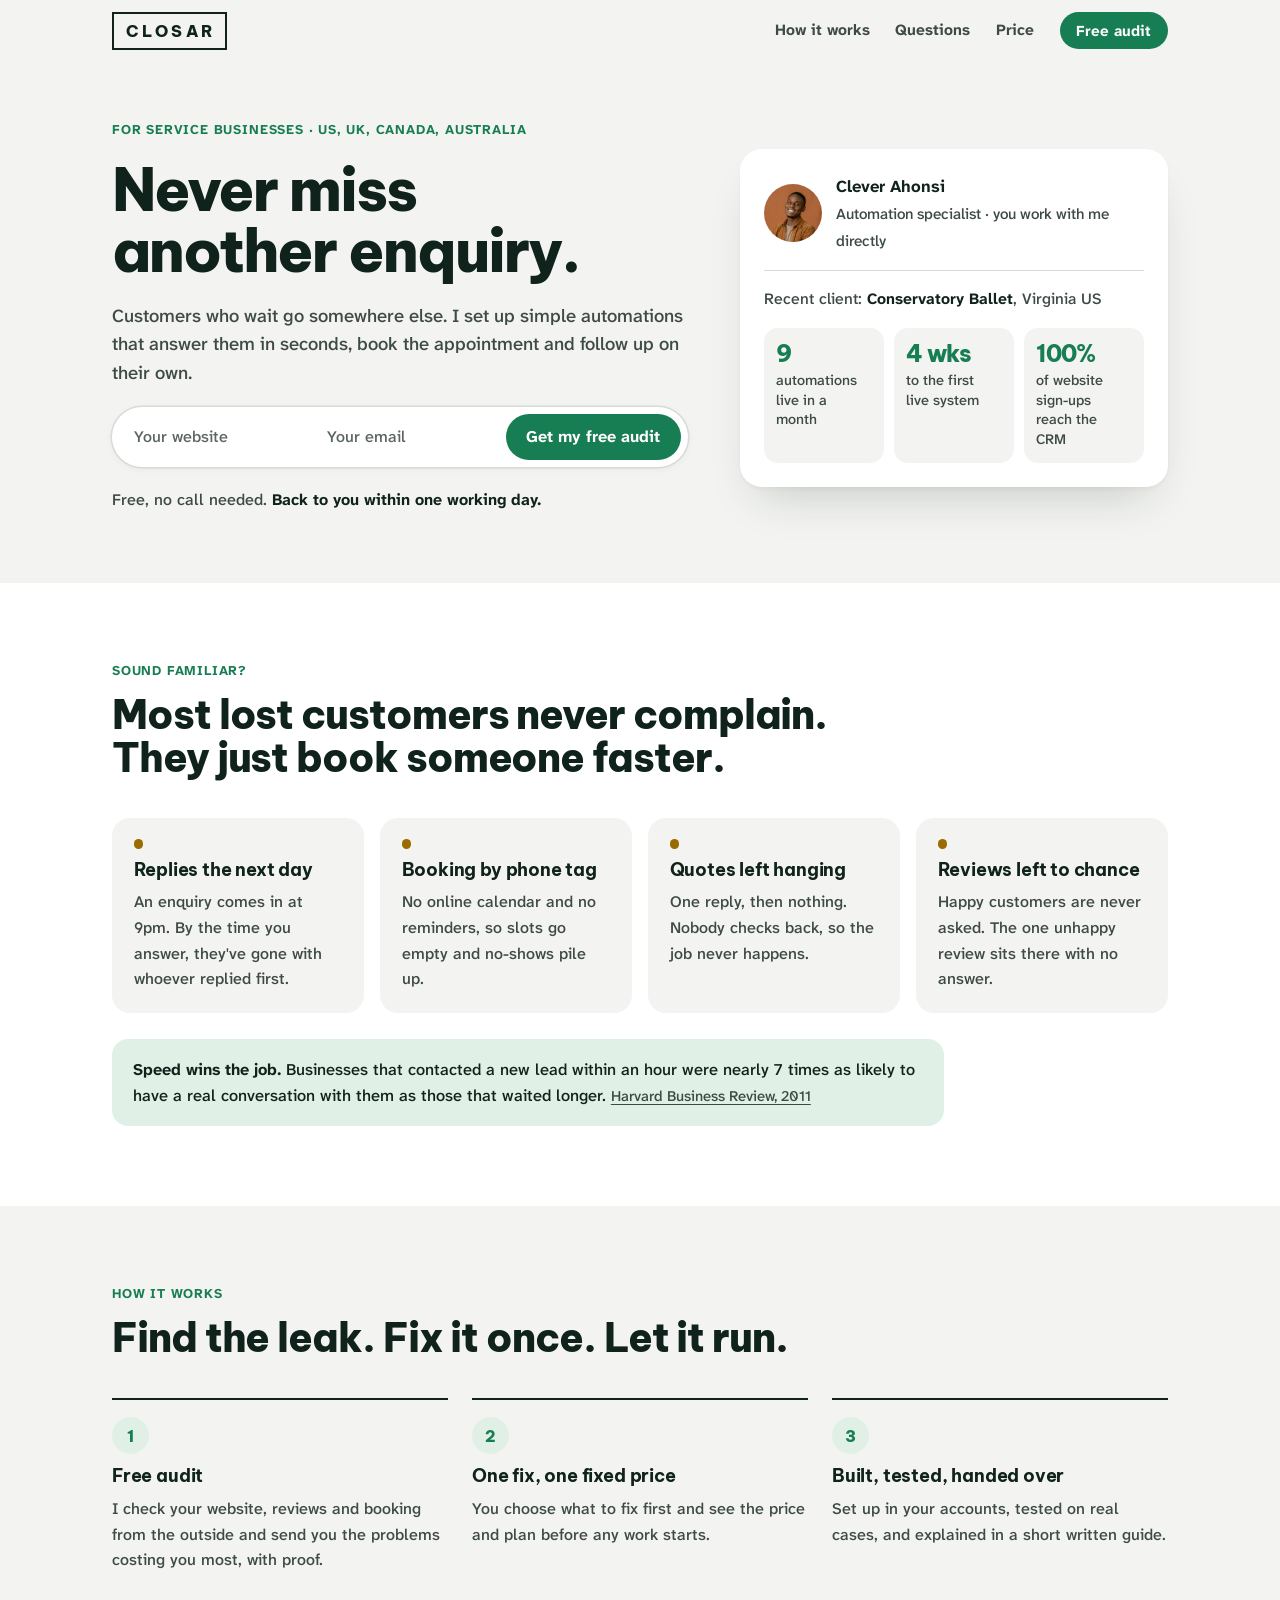
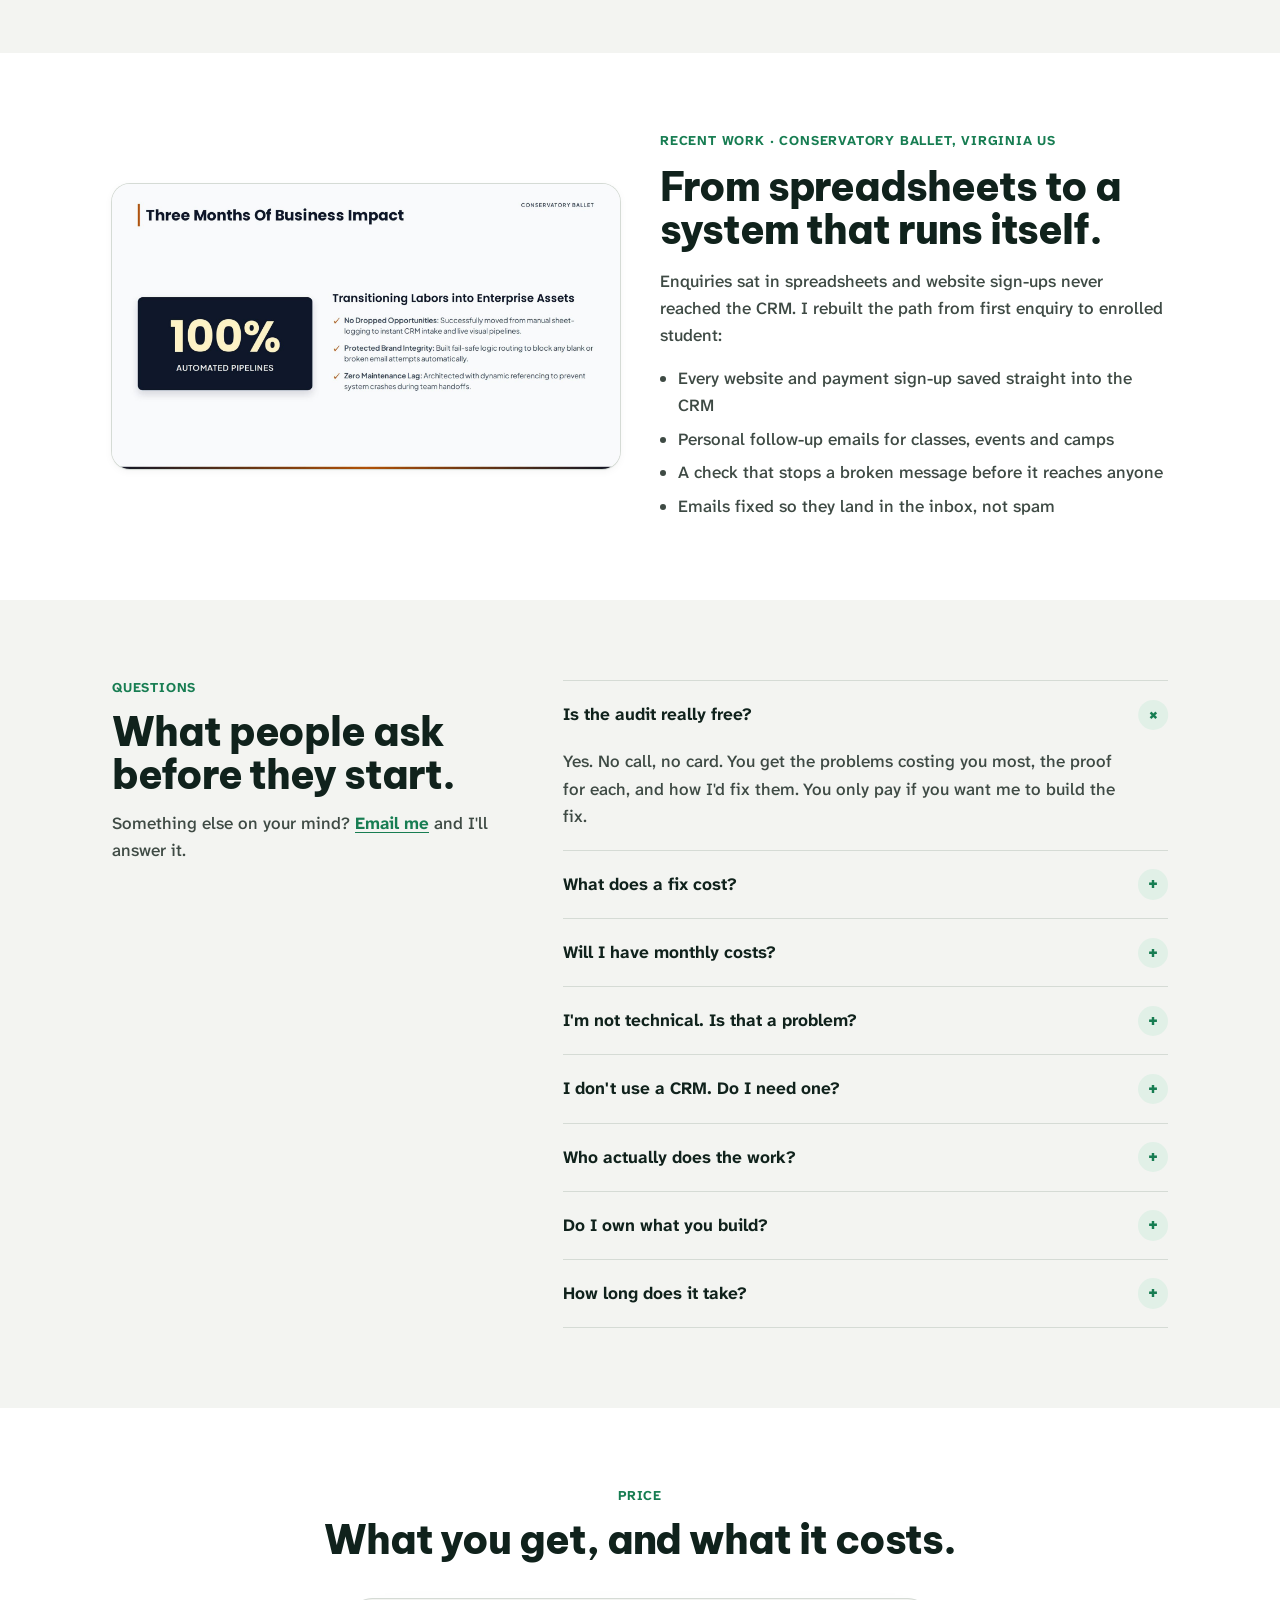
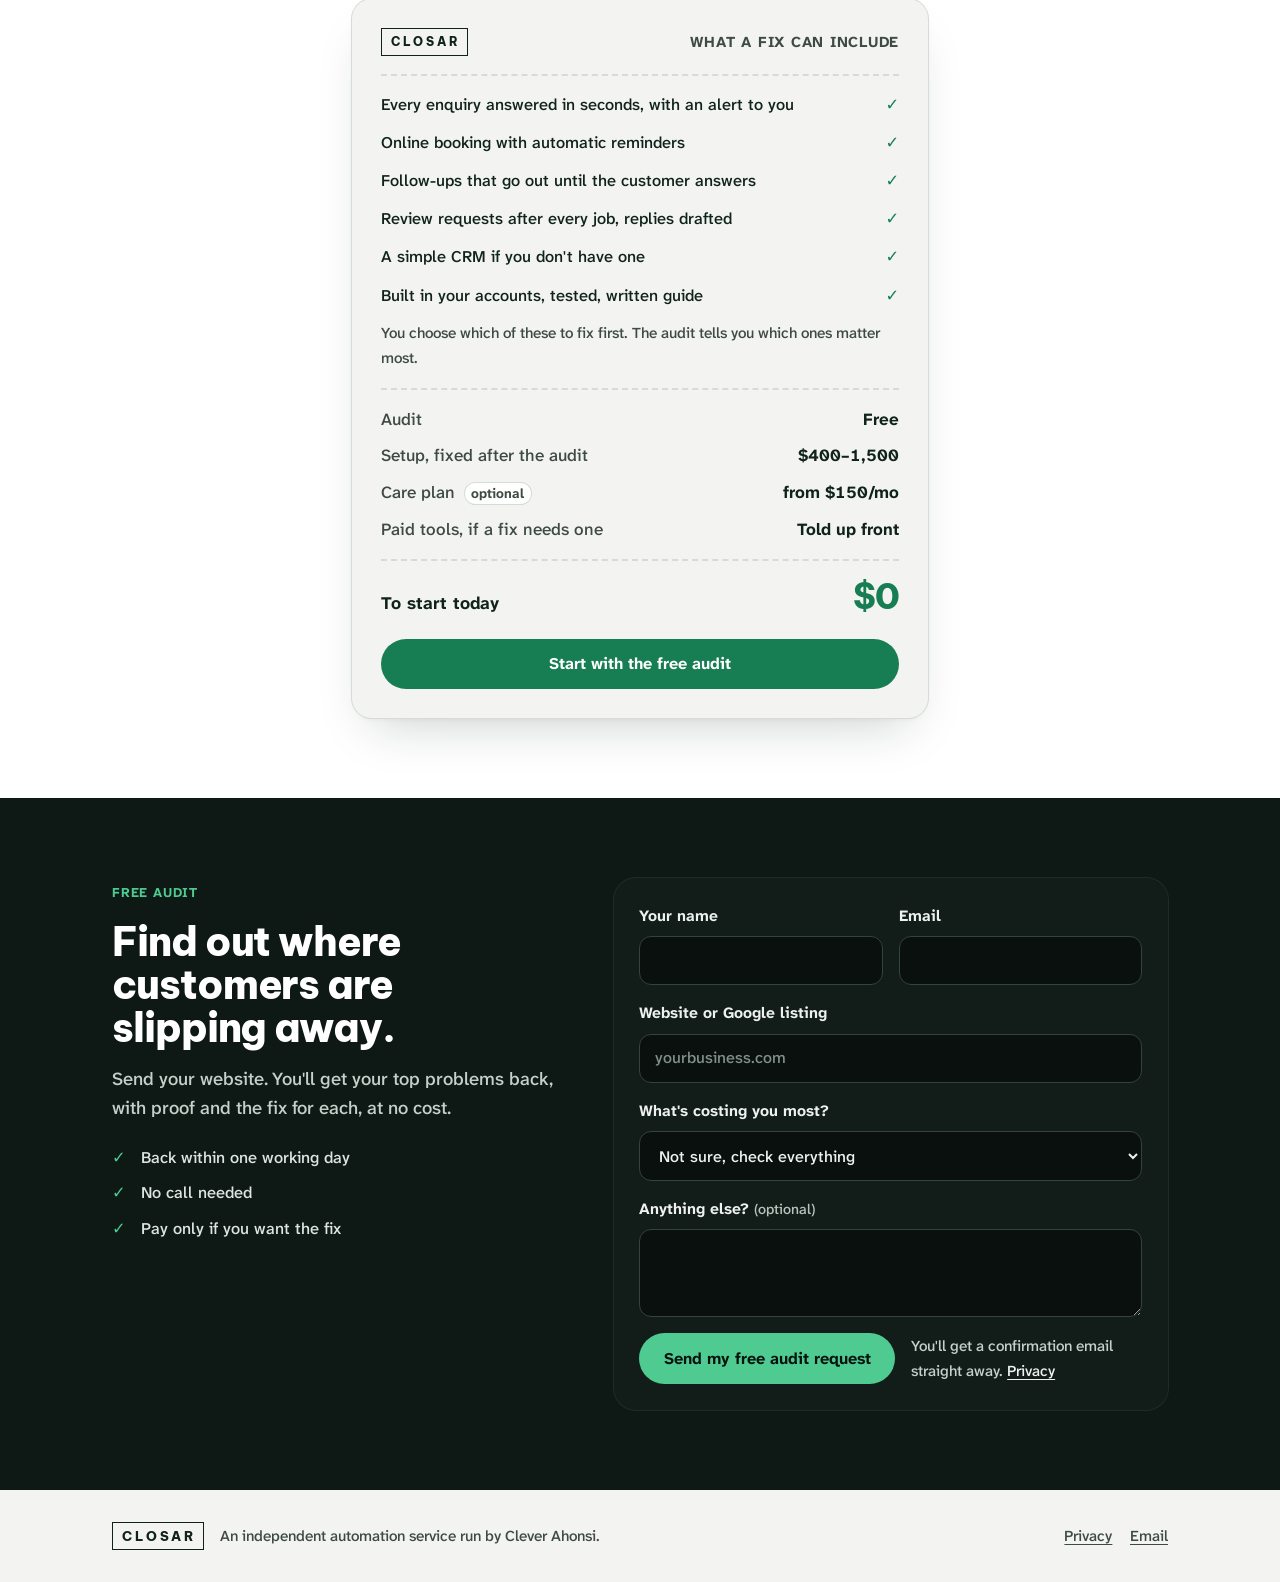
==== commit 89a99f7b: "Landing v3: hero quick form, Q&A, receipt-style price with what you get Patterns taken from a refere" ====
--- a/site/index.html
+++ b/site/index.html
@@ -12,7 +12,7 @@
 <link rel="preconnect" href="https://fonts.gstatic.com" crossorigin>
 <link rel="stylesheet" href="https://fonts.googleapis.com/css2?family=Atkinson+Hyperlegible+Next:wght@400;500;600;700&family=Be+Vietnam+Pro:wght@700;800&display=swap">
 <style>
-/* One path: problem → how it's fixed → what you get → proof → free audit form.
+/* One path: hero quick form → problem → how it works → proof → questions → price receipt (what you get) → full audit form.
    Headlines: Be Vietnam Pro. Everything else: Atkinson Hyperlegible Next (built for legibility at small sizes), never lighter than 500. */
 :root{
   --bg:#F3F4F1; --surface:#FFFFFF; --ink:#10221C; --muted:#3E4A44; --line:#D5DBD5;
@@ -113,20 +113,62 @@
 .steps-list p{color:var(--muted);font-size:1rem}
 @media (max-width:820px){.steps-list{grid-template-columns:1fr}}
 
-/* what you get */
-.get{display:grid;grid-template-columns:1.2fr .8fr;gap:2.5rem;align-items:start}
-.checks{list-style:none;margin:0;padding:0;display:grid;grid-template-columns:1fr 1fr;gap:1.1rem 1.5rem}
-.checks li{display:grid;grid-template-columns:1.5rem 1fr;gap:.6rem;font-size:1.02rem;font-weight:700}
-.checks li::before{content:"✓";font-weight:800;color:var(--accent)}
-.checks li span{color:var(--muted);display:block;font-size:.97rem;font-weight:500;margin-top:.15rem}
-.price{padding:1.6rem;border-radius:22px;background:var(--bg);display:flex;flex-direction:column;gap:.75rem}
-.price .amt{font:800 2.1rem/1.05 var(--display);letter-spacing:-.03em}
-.price .amt small{display:block;margin-top:.45rem;font:600 .98rem/1.3 var(--body);color:var(--muted);letter-spacing:0}
-.price p{color:var(--muted);font-size:1rem}
-.price p b{color:var(--ink)}
-.price .btn{align-self:flex-start;margin-top:.3rem}
-@media (max-width:900px){.get{grid-template-columns:1fr}}
-@media (max-width:560px){.checks{grid-template-columns:1fr}}
+/* header jump links */
+.jump{display:flex;gap:1.6rem;margin-left:auto;margin-right:.6rem}
+.jump a{font-weight:700;font-size:.97rem;text-decoration:none;color:var(--muted);transition:color 150ms ease}
+@media (hover:hover) and (pointer:fine){.jump a:hover{color:var(--ink)}}
+@media (max-width:720px){.jump{display:none}}
+
+/* hero quick form */
+.sr{position:absolute;width:1px;height:1px;overflow:hidden;clip:rect(0 0 0 0);white-space:nowrap}
+form.quick{display:flex;gap:.5rem;padding:.45rem;border-radius:999px;background:var(--surface);box-shadow:0 0 0 1.5px var(--line), var(--shadow-sm);max-width:36rem}
+form.quick input{flex:1 1 0;min-width:0;font:500 16px/1.3 var(--body);color:var(--ink);background:transparent;border:0;padding:.7em .9em;border-radius:999px}
+form.quick input + input{border-left:1.5px solid var(--line);border-radius:0}
+form.quick input::placeholder{color:color-mix(in srgb,var(--muted) 85%,transparent)}
+form.quick input:focus{outline:none;background:var(--bg);border-radius:999px}
+form.quick .btn{flex:none;padding:.8em 1.25em}
+#q-status{max-width:36rem}
+#q-status.ok{background:var(--accent-soft);color:var(--ink)}
+#q-status.err{background:var(--warn-soft);color:var(--ink)}
+@media (max-width:560px){
+  form.quick{flex-direction:column;border-radius:20px;padding:.6rem}
+  form.quick input{border-radius:12px;background:var(--bg)}
+  form.quick input + input{border-left:0;border-radius:12px}
+  form.quick .btn{width:100%}
+}
+
+/* questions */
+.qa-wrap{display:grid;grid-template-columns:.8fr 1.2fr;gap:3rem;align-items:start}
+.qa-wrap .head{position:sticky;top:6rem}
+.qa-wrap .head a{color:var(--accent);font-weight:700}
+.qa{border-top:1.5px solid var(--line)}
+.qa details{border-bottom:1.5px solid var(--line)}
+.qa summary{list-style:none;cursor:pointer;display:flex;justify-content:space-between;align-items:center;gap:1rem;padding:1.15rem 0;font:700 1.08rem/1.35 var(--body)}
+.qa summary::-webkit-details-marker{display:none}
+.qa summary::after{content:"+";flex:none;width:1.9rem;height:1.9rem;border-radius:50%;display:grid;place-items:center;background:var(--accent-soft);color:var(--accent);font:800 1.15rem/1 var(--display);transition:transform 200ms var(--ease-out)}
+.qa details[open] summary::after{transform:rotate(45deg)}
+.qa details p{color:var(--muted);padding:0 2.9rem 1.25rem 0;max-width:60ch}
+@media (max-width:900px){.qa-wrap{grid-template-columns:1fr;gap:1rem}.qa-wrap .head{position:static}}
+@media (max-width:560px){.qa details p{padding-right:0}}
+
+/* price receipt */
+.head.center{align-items:center;text-align:center;margin-inline:auto}
+.receipt{max-width:36rem;margin:0 auto;padding:1.8rem;border-radius:20px;background:var(--bg);box-shadow:0 0 0 1px var(--line), var(--shadow-lg);font-variant-numeric:tabular-nums}
+.r-top{display:flex;justify-content:space-between;align-items:center;gap:1rem;padding-bottom:1.1rem;border-bottom:2px dashed var(--line);font-weight:700;font-size:.95rem;color:var(--muted);text-transform:uppercase;letter-spacing:.05em}
+.wm-sm{font-size:.78rem;border-width:1.5px}
+.r-items{list-style:none;margin:0;padding:1rem 0 .4rem;display:flex;flex-direction:column;gap:.75rem}
+.r-items li{display:flex;justify-content:space-between;align-items:baseline;gap:1rem;font-size:1.02rem}
+.r-items b{color:var(--accent);font-weight:800;flex:none}
+.r-note{font-size:.95rem;color:var(--muted);padding:.4rem 0 1.1rem;border-bottom:2px dashed var(--line)}
+.r-sum{margin:0;padding:1rem 0;display:flex;flex-direction:column;gap:.6rem;border-bottom:2px dashed var(--line)}
+.r-sum div{display:flex;justify-content:space-between;align-items:baseline;gap:1rem}
+.r-sum dt{color:var(--muted)}
+.r-sum dt small{font-size:.85rem;font-weight:700;margin-left:.3rem;padding:.15em .5em;border-radius:999px;background:var(--surface);box-shadow:0 0 0 1px var(--line)}
+.r-sum dd{margin:0;font-weight:700;text-align:right;white-space:nowrap}
+.r-total{display:flex;justify-content:space-between;align-items:baseline;padding:1.1rem 0 1.3rem;font-weight:700;font-size:1.1rem}
+.r-total strong{font:800 2.2rem/1 var(--display);letter-spacing:-.03em;color:var(--accent)}
+.r-btn{width:100%}
+@media (max-width:560px){.receipt{padding:1.25rem}.r-sum div{flex-wrap:wrap;gap:.2rem 1rem}}
 
 /* proof */
 .proof{display:grid;grid-template-columns:1fr 1fr;gap:2.5rem;align-items:center}
@@ -179,6 +221,7 @@
 <header class="top">
   <div class="wrap">
     <a class="wm" href="#top">CLOSAR</a>
+    <nav class="jump" aria-label="Sections"><a href="#how">How it works</a><a href="#questions">Questions</a><a href="#price">Price</a></nav>
     <a class="btn" href="#audit">Free audit</a>
   </div>
 </header>
@@ -190,7 +233,15 @@
         <span class="eyebrow">For service businesses · US, UK, Canada, Australia</span>
         <h1 id="hero-h1">Never miss another enquiry.</h1>
         <p class="lede" id="hero-lede">Customers who wait go somewhere else. I set up simple automations that answer them in seconds, book the appointment and follow up on their own.</p>
-        <div><a class="btn" href="#audit">Get my free audit</a></div>
+        <form class="quick" id="quick" novalidate>
+          <label class="sr" for="q-site">Your website</label>
+          <input id="q-site" name="Website" type="text" inputmode="url" autocomplete="url" placeholder="Your website" required>
+          <label class="sr" for="q-email">Your email</label>
+          <input id="q-email" name="email" type="email" inputmode="email" autocomplete="email" placeholder="Your email" required>
+          <button class="btn" type="submit" id="q-send">Get my free audit</button>
+          <div class="hp" aria-hidden="true"><input type="text" name="_honey" tabindex="-1" autocomplete="off"></div>
+        </form>
+        <div class="status" id="q-status" role="status" aria-live="polite"></div>
         <p class="hero-note">Free, no call needed. <b>Back to you within one working day.</b></p>
       </div>
       <aside class="trust" aria-label="Who you'll work with">
@@ -221,7 +272,7 @@
     </div>
   </section>
 
-  <section>
+  <section id="how">
     <div class="wrap">
       <div class="head">
         <span class="eyebrow">How it works</span>
@@ -236,32 +287,6 @@
   </section>
 
   <section class="band">
-    <div class="wrap get">
-      <div>
-        <div class="head">
-          <span class="eyebrow">What you get</span>
-          <h2>A front desk that never sleeps.</h2>
-        </div>
-        <ul class="checks">
-          <li><div>Every enquiry answered in seconds<span>A personal reply to them, and an alert to you</span></div></li>
-          <li><div>Bookings without the back-and-forth<span>Online calendar with automatic reminders</span></div></li>
-          <li><div>Follow-ups that send themselves<span>Quotes and enquiries chased until they answer</span></div></li>
-          <li><div>More good reviews<span>Asked after every job, replies drafted for you</span></div></li>
-          <li><div>Every customer in one place<span>No CRM yet? I set up a simple one for you</span></div></li>
-          <li><div>It belongs to you<span>Built in your accounts, nothing locked to me</span></div></li>
-        </ul>
-      </div>
-      <div class="price">
-        <span class="eyebrow">Pricing</span>
-        <div class="amt">$400–1,500<small>one-off setup for most fixes</small></div>
-        <p>You get a <b>fixed price after the audit</b>, before anything starts. If a fix needs a paid tool, you'll know its monthly cost up front.</p>
-        <p>Optional care plan <b>from $150 a month</b> keeps it running and fixes anything that breaks.</p>
-        <a class="btn" href="#audit">Start with the free audit</a>
-      </div>
-    </div>
-  </section>
-
-  <section>
     <div class="wrap proof">
       <figure><img src="assets/work/impact.jpg" alt="The impact report Conservatory Ballet received: lead pipelines moved from manual sheets to automated CRM intake" width="1800" height="1012" loading="lazy"></figure>
       <div class="copy">
@@ -274,6 +299,55 @@
           <li>A check that stops a broken message before it reaches anyone</li>
           <li>Emails fixed so they land in the inbox, not spam</li>
         </ul>
+      </div>
+    </div>
+  </section>
+
+  <section id="questions">
+    <div class="wrap qa-wrap">
+      <div class="head">
+        <span class="eyebrow">Questions</span>
+        <h2>What people ask before they start.</h2>
+        <p class="muted">Something else on your mind? <a href="mailto:ahonsiclever@gmail.com?subject=Question%20about%20Closar">Email me</a> and I'll answer it.</p>
+      </div>
+      <div class="qa">
+        <details open><summary>Is the audit really free?</summary><p>Yes. No call, no card. You get the problems costing you most, the proof for each, and how I'd fix them. You only pay if you want me to build the fix.</p></details>
+        <details><summary>What does a fix cost?</summary><p>Most fixes are a one-off $400–1,500. You see a fixed price after the audit, before any work starts, so there are no surprises later.</p></details>
+        <details><summary>Will I have monthly costs?</summary><p>Only if a fix needs a paid tool, and you'll know that cost up front. A care plan from $150 a month is optional. It keeps things running and fixes anything that breaks.</p></details>
+        <details><summary>I'm not technical. Is that a problem?</summary><p>Not at all. I set everything up in your accounts, test it on real cases and give you a short written guide in plain English.</p></details>
+        <details><summary>I don't use a CRM. Do I need one?</summary><p>You don't need to buy anything first. If keeping your customers in one place would help, I set up a simple one for you.</p></details>
+        <details><summary>Who actually does the work?</summary><p>I do. Closar is run by me, Clever Ahonsi, so you deal with the person building your system from start to finish.</p></details>
+        <details><summary>Do I own what you build?</summary><p>Yes. It's built in your own accounts and nothing is locked to me. If we stop working together, it keeps running.</p></details>
+        <details><summary>How long does it take?</summary><p>You get a plan and timeline along with the fixed price. For Conservatory Ballet, the first system was live within four weeks.</p></details>
+      </div>
+    </div>
+  </section>
+
+  <section class="band" id="price">
+    <div class="wrap">
+      <div class="head center">
+        <span class="eyebrow">Price</span>
+        <h2>What you get, and what it costs.</h2>
+      </div>
+      <div class="receipt" aria-label="What's included and the price">
+        <div class="r-top"><span class="wm wm-sm">CLOSAR</span><span>What a fix can include</span></div>
+        <ul class="r-items">
+          <li><span>Every enquiry answered in seconds, with an alert to you</span><b aria-hidden="true">✓</b></li>
+          <li><span>Online booking with automatic reminders</span><b aria-hidden="true">✓</b></li>
+          <li><span>Follow-ups that go out until the customer answers</span><b aria-hidden="true">✓</b></li>
+          <li><span>Review requests after every job, replies drafted</span><b aria-hidden="true">✓</b></li>
+          <li><span>A simple CRM if you don't have one</span><b aria-hidden="true">✓</b></li>
+          <li><span>Built in your accounts, tested, written guide</span><b aria-hidden="true">✓</b></li>
+        </ul>
+        <p class="r-note">You choose which of these to fix first. The audit tells you which ones matter most.</p>
+        <dl class="r-sum">
+          <div><dt>Audit</dt><dd>Free</dd></div>
+          <div><dt>Setup, fixed after the audit</dt><dd>$400–1,500</dd></div>
+          <div><dt>Care plan <small>optional</small></dt><dd>from $150/mo</dd></div>
+          <div><dt>Paid tools, if a fix needs one</dt><dd>Told up front</dd></div>
+        </dl>
+        <div class="r-total"><span>To start today</span><strong>$0</strong></div>
+        <a class="btn r-btn" href="#audit">Start with the free audit</a>
       </div>
     </div>
   </section>
@@ -362,34 +436,49 @@
   function guessTz(){ try { tz.value = Intl.DateTimeFormat().resolvedOptions().timeZone || ""; } catch (err) {} }
   guessTz();
 
-  // Form: sent by AJAX (instant auto-reply to them, email to me); falls back to the email app.
-  var form = $("form"), status = $("status"), send = $("send");
-  function say(cls, msg){ status.className = "status " + cls; status.textContent = msg; }
-  form.addEventListener("submit", function(e){
-    e.preventDefault();
-    if (form._honey && form._honey.value) return;
-    if (!form.checkValidity()){
-      var bad = form.querySelector(":invalid"); if (bad) bad.focus();
-      say("err", "Please add your name, a valid email and your website.");
-      return;
-    }
-    send.disabled = true; send.textContent = "Sending…";
-    var data = {};
-    new FormData(form).forEach(function(v, k){ data[k] = v; });
-    data["Page"] = location.href;
-    fetch("https://formsubmit.co/ajax/ahonsiclever@gmail.com", {method:"POST", headers:{"Content-Type":"application/json", "Accept":"application/json"}, body:JSON.stringify(data)})
-      .then(function(r){ return r.json().catch(function(){ return {}; }).then(function(j){ if (!r.ok || String(j.success) === "false") throw new Error(j.message || "send failed"); }); })
-      .then(function(){
-        form.reset(); guessTz();
-        say("ok", "Got it. Check your inbox for a confirmation; your audit follows within one working day.");
-        send.textContent = "Sent";
-      })
-      .catch(function(){
-        var body = "Name: " + data.Name + "\nWebsite: " + data.Website + "\nBiggest problem: " + data["Biggest problem"] + "\nTime zone: " + data["Time zone"] + "\n\n" + (data.Message || "");
-        say("err", "That didn't send. Your email app will open with everything filled in instead.");
-        location.href = "mailto:ahonsiclever@gmail.com?subject=" + encodeURIComponent("Free audit request") + "&body=" + encodeURIComponent(body);
-        send.disabled = false; send.textContent = "Send my free audit request";
-      });
+  // Both forms send by AJAX (instant auto-reply to them, email to me); either falls back to the email app.
+  var form = $("form");
+  // The hero form only asks for website + email; the rest comes from the main form's hidden settings.
+  var SETTINGS = {};
+  ["_subject","_template","_captcha","_autoresponse"].forEach(function(k){ if (form[k]) SETTINGS[k] = form[k].value; });
+
+  function wire(f, statusEl, btn, label, invalidMsg, extra){
+    function say(cls, msg){ statusEl.className = "status " + cls; statusEl.textContent = msg; }
+    f.addEventListener("submit", function(e){
+      e.preventDefault();
+      if (f._honey && f._honey.value) return;
+      if (!f.checkValidity()){
+        var bad = f.querySelector(":invalid"); if (bad) bad.focus();
+        say("err", invalidMsg);
+        return;
+      }
+      btn.disabled = true; btn.textContent = "Sending…";
+      var data = {};
+      Object.keys(SETTINGS).forEach(function(k){ data[k] = SETTINGS[k]; });
+      new FormData(f).forEach(function(v, k){ data[k] = v; });
+      if (extra) extra(data);
+      data["Page"] = location.href;
+      fetch("https://formsubmit.co/ajax/ahonsiclever@gmail.com", {method:"POST", headers:{"Content-Type":"application/json", "Accept":"application/json"}, body:JSON.stringify(data)})
+        .then(function(r){ return r.json().catch(function(){ return {}; }).then(function(j){ if (!r.ok || String(j.success) === "false") throw new Error(j.message || "send failed"); }); })
+        .then(function(){
+          f.reset(); guessTz();
+          say("ok", "Got it. Check your inbox for a confirmation; your audit follows within one working day.");
+          btn.textContent = "Sent";
+        })
+        .catch(function(){
+          var body = "Name: " + (data.Name || "") + "\nWebsite: " + data.Website + "\nBiggest problem: " + data["Biggest problem"] + "\nTime zone: " + data["Time zone"] + "\n\n" + (data.Message || "");
+          say("err", "That didn't send. Your email app will open with everything filled in instead.");
+          location.href = "mailto:ahonsiclever@gmail.com?subject=" + encodeURIComponent("Free audit request") + "&body=" + encodeURIComponent(body);
+          btn.disabled = false; btn.textContent = label;
+        });
+    });
+  }
+
+  wire(form, $("status"), $("send"), "Send my free audit request", "Please add your name, a valid email and your website.");
+  wire($("quick"), $("q-status"), $("q-send"), "Get my free audit", "Please add your website and a valid email.", function(d){
+    d["Biggest problem"] = $("f-fix").value;   // matches ?fix= when they came from an outreach email
+    d["Time zone"] = tz.value;
+    d["Form"] = "Hero quick form";
   });
 })();
 </script>
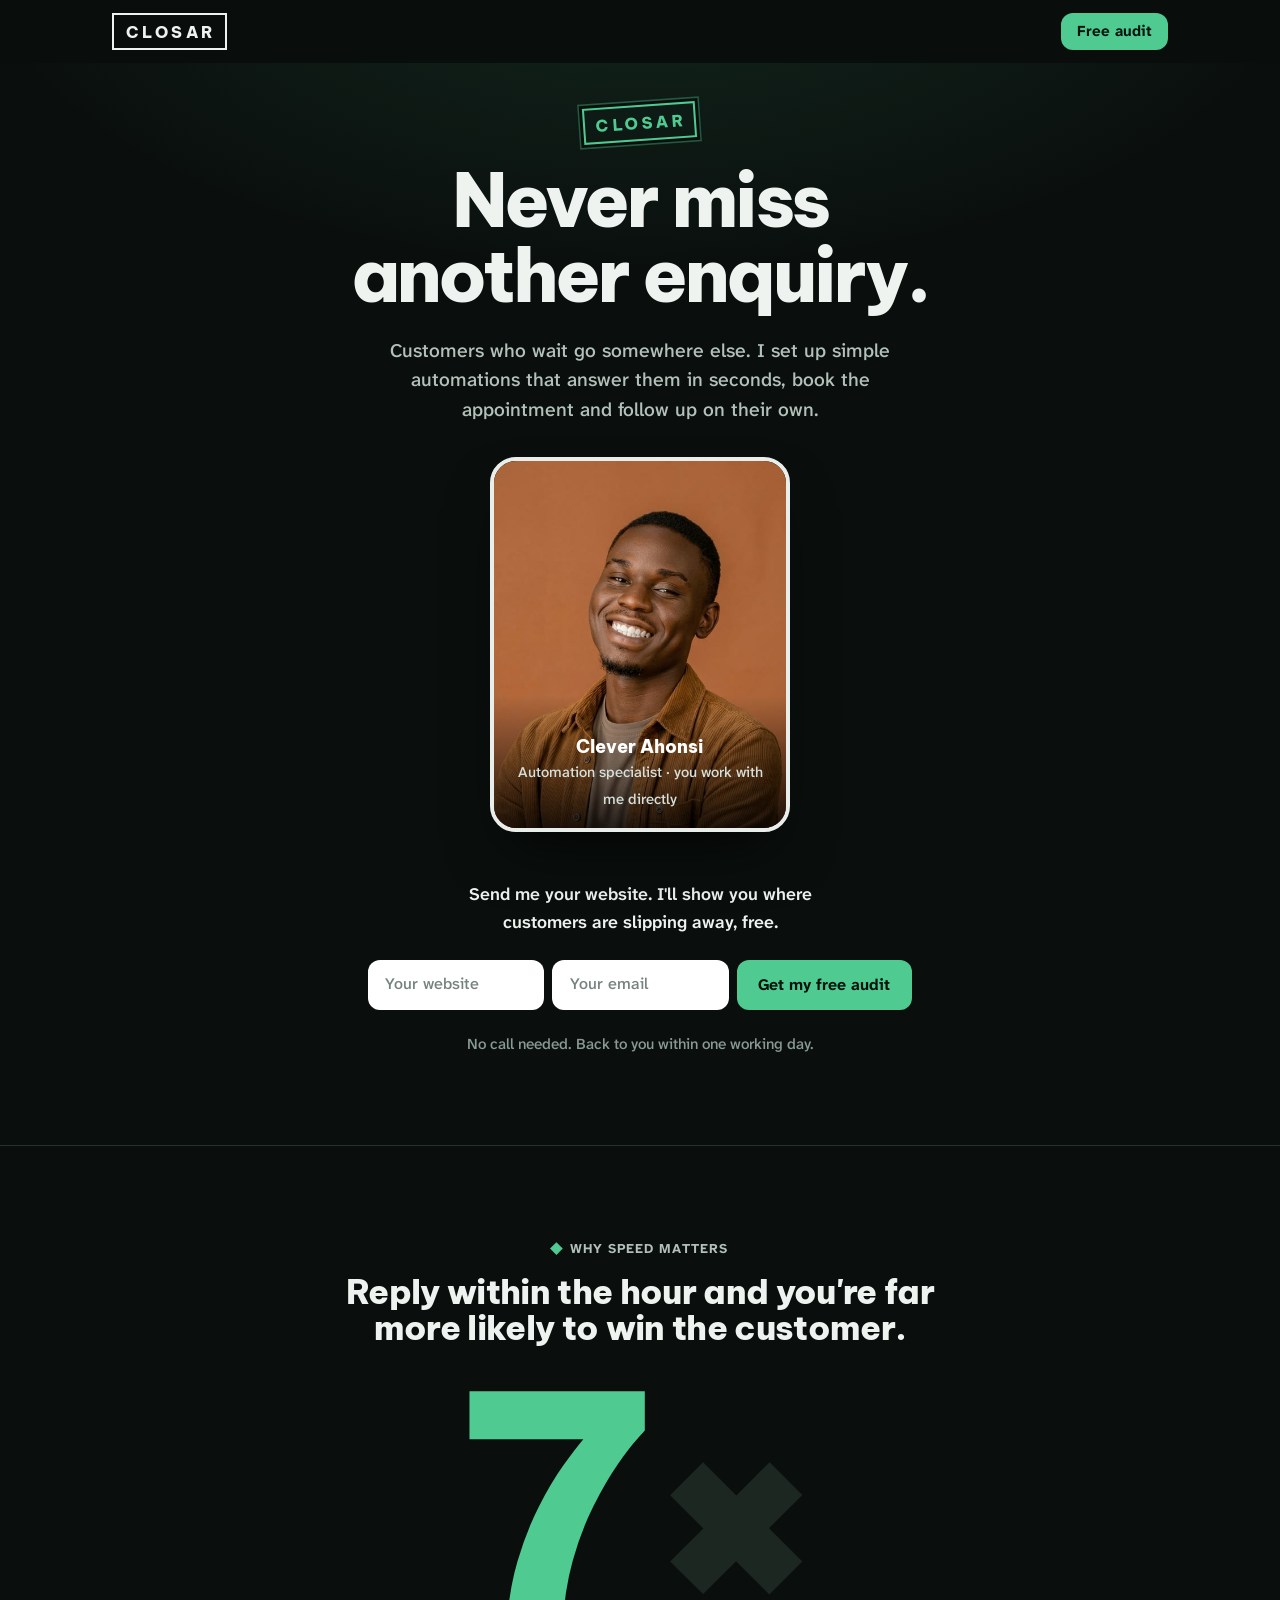
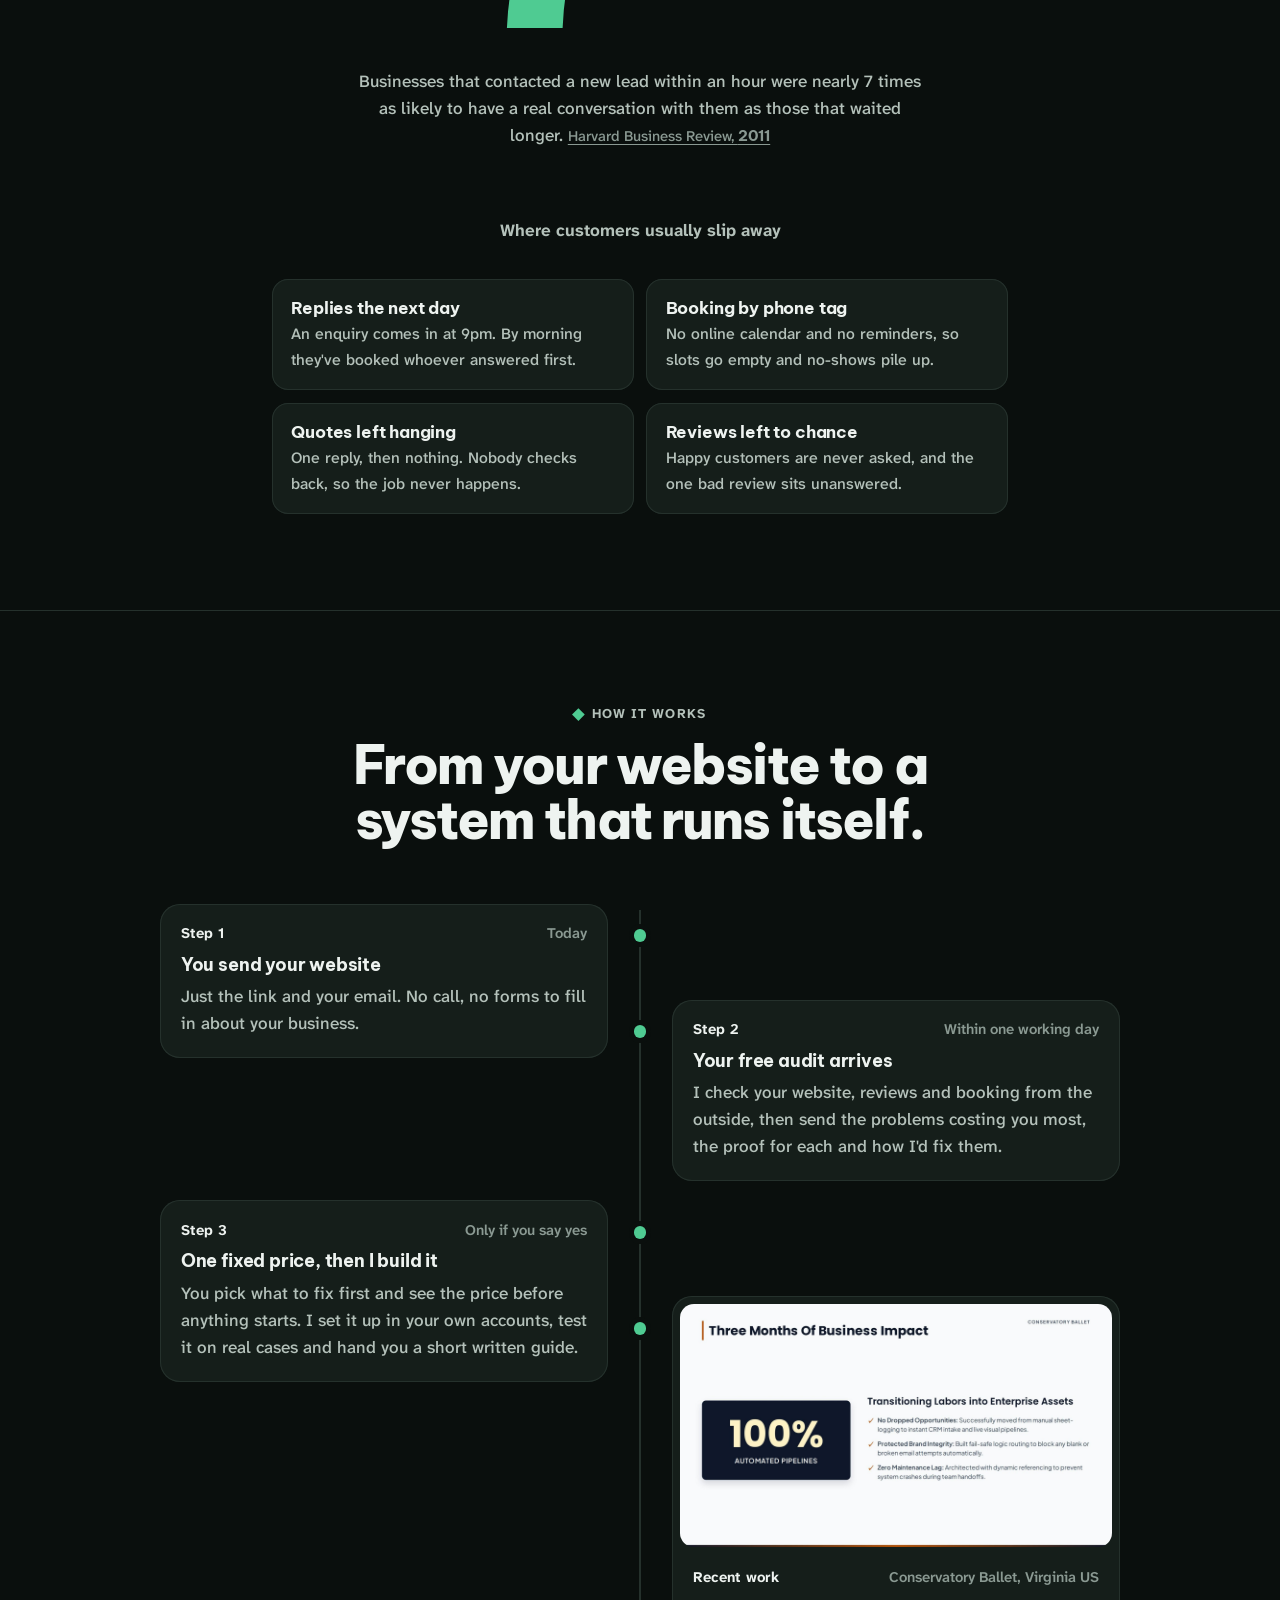
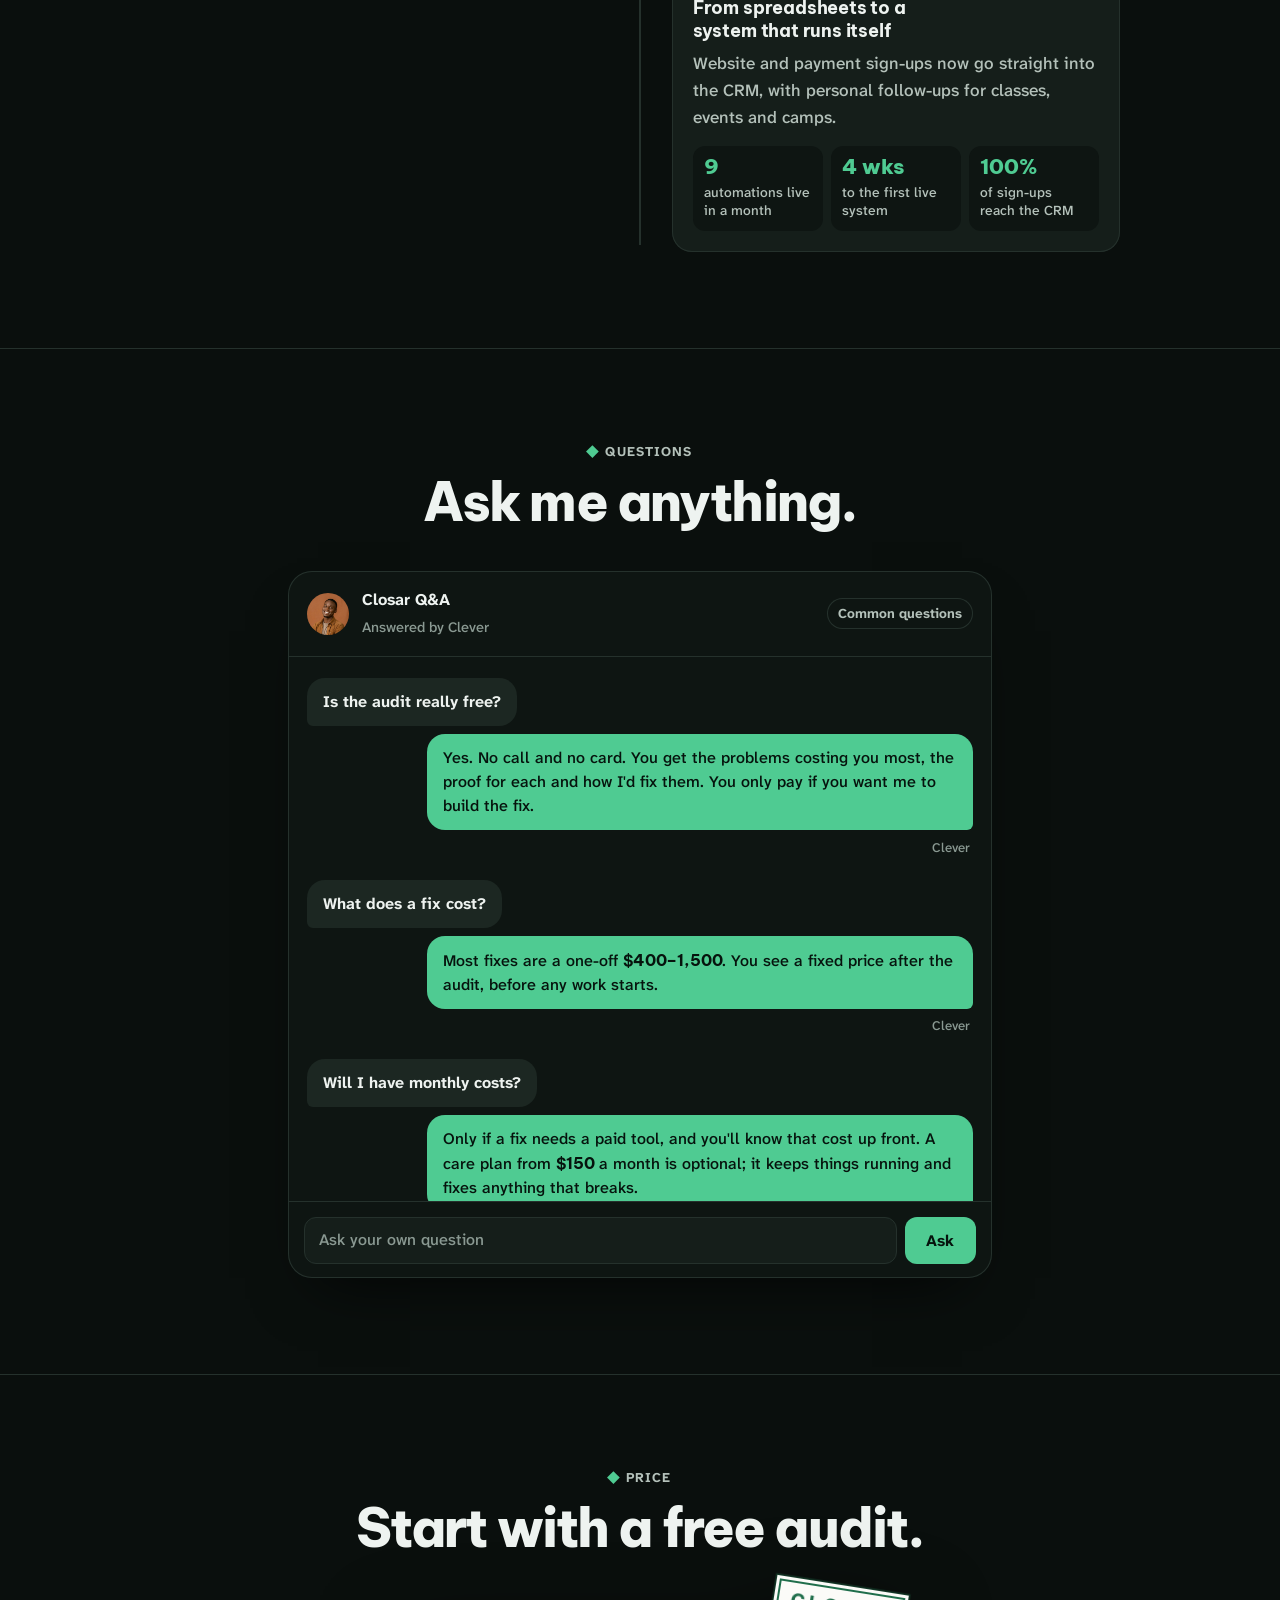
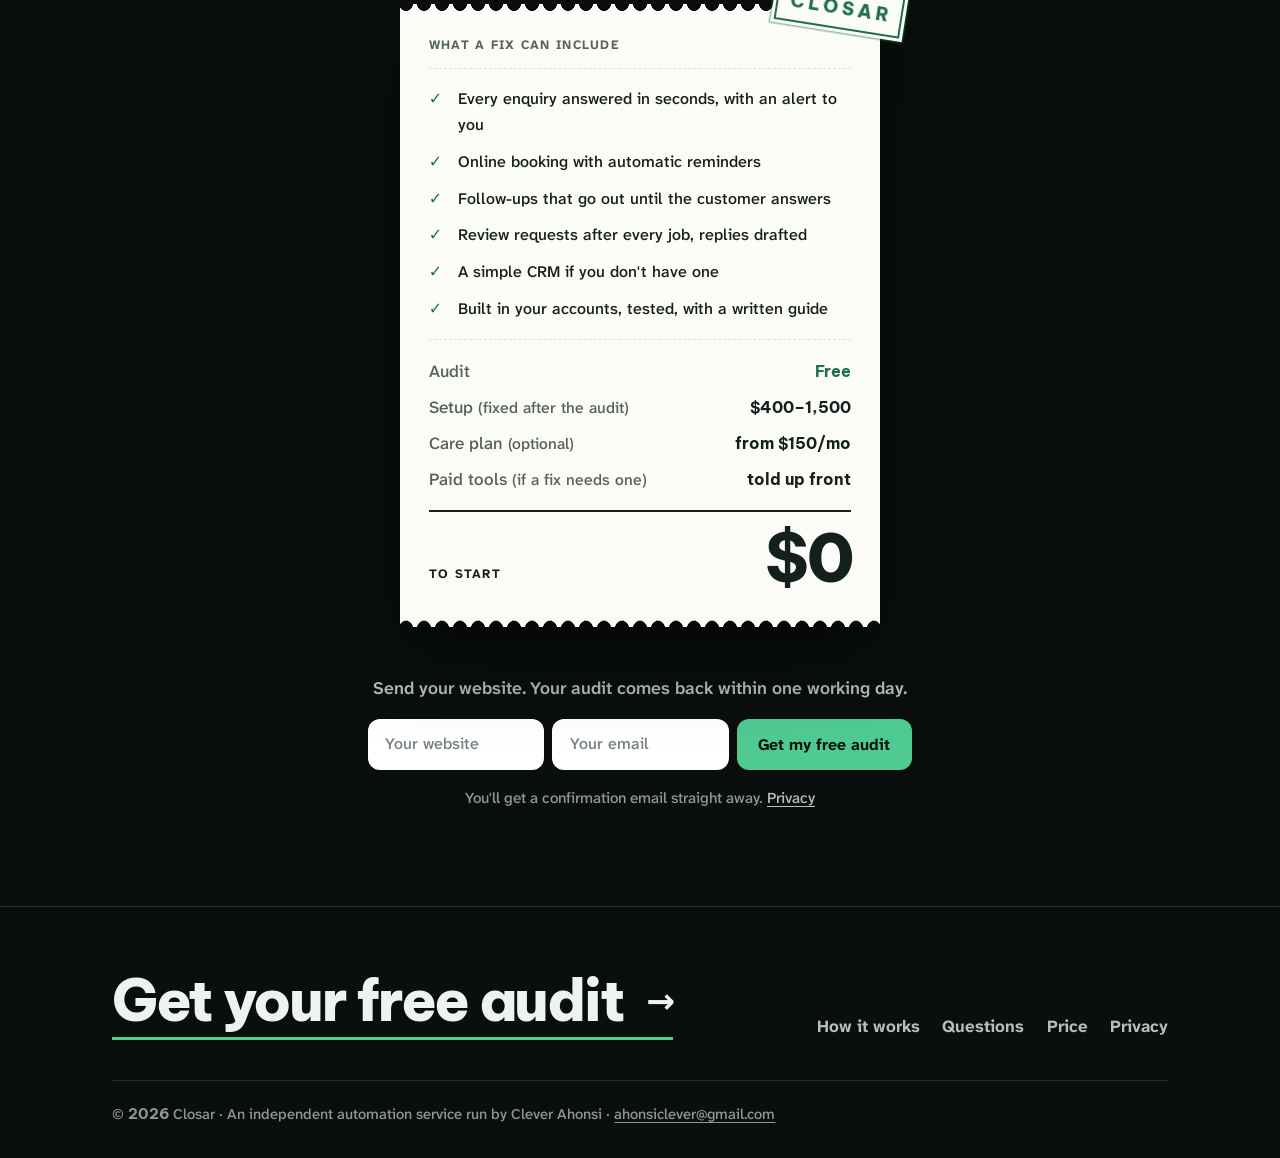
==== commit 99ba2589: "Landing v4: rebuilt in the style of the reference page Dark, centred, one idea per section: face + o" ====
--- a/site/index.html
+++ b/site/index.html
@@ -6,214 +6,187 @@
 <meta property="og:description" content="Free audit: see where customers slip away, and the fix.">
 <meta property="og:image" content="https://cleverahonsi-closar.github.io/assets/closar-intro.jpg">
 <meta property="og:type" content="website">
-<meta name="theme-color" content="#0D1311">
+<meta name="theme-color" content="#0A0F0D">
+<meta name="color-scheme" content="dark">
 <link rel="icon" href="data:image/svg+xml,%3Csvg xmlns='http://www.w3.org/2000/svg' viewBox='0 0 64 64'%3E%3Crect width='64' height='64' fill='%230D1311'/%3E%3Crect x='6' y='6' width='52' height='52' fill='none' stroke='%23fff' stroke-width='4'/%3E%3Ctext x='32' y='44' font-family='Arial,Helvetica,sans-serif' font-weight='700' font-size='32' fill='%23fff' text-anchor='middle'%3EC%3C/text%3E%3C/svg%3E">
 <link rel="preconnect" href="https://fonts.googleapis.com">
 <link rel="preconnect" href="https://fonts.gstatic.com" crossorigin>
 <link rel="stylesheet" href="https://fonts.googleapis.com/css2?family=Atkinson+Hyperlegible+Next:wght@400;500;600;700&family=Be+Vietnam+Pro:wght@700;800&display=swap">
 <style>
-/* One path: hero quick form → problem → how it works → proof → questions → price receipt (what you get) → full audit form.
-   Headlines: Be Vietnam Pro. Everything else: Atkinson Hyperlegible Next (built for legibility at small sizes), never lighter than 500. */
+/* One column, centred, one idea per section:
+   hero (face + one small form) → the one number that matters → how it works timeline → questions as a chat → paper receipt + the same small form.
+   Headlines: Be Vietnam Pro. Everything else: Atkinson Hyperlegible Next, never lighter than 500. */
 :root{
-  --bg:#F3F4F1; --surface:#FFFFFF; --ink:#10221C; --muted:#3E4A44; --line:#D5DBD5;
-  --accent:#177D52; --accent-ink:#FFFFFF; --accent-soft:#E1F0E7;
-  --warn:#9A6B00; --warn-soft:#FBF0CC;
-  --card-dark:#0E1814;
-  --glass:rgba(243,244,241,.85);
-  --shadow-sm:0 1px 2px rgba(16,34,28,.06), 0 2px 8px rgba(16,34,28,.05);
-  --shadow-lg:0 2px 4px rgba(16,34,28,.04), 0 24px 48px -20px rgba(16,34,28,.22);
+  --bg:#0A0F0D; --bg2:#0E1512; --surface:#151E1A; --surface2:#1C2722; --ink:#EEF3F0; --muted:#B4C1BA; --dim:#8A9992; --line:#25312C;
+  --accent:#4FCB92; --accent-ink:#06130D; --accent-deep:#1F6E4B;
+  --paper:#FBFBF8; --paper-ink:#14201B; --paper-muted:#55625C; --paper-line:#DCE1DC;
   --display:"Be Vietnam Pro", -apple-system, "Segoe UI", system-ui, sans-serif;
   --body:"Atkinson Hyperlegible Next", -apple-system, "Segoe UI", system-ui, sans-serif;
   --ease-out:cubic-bezier(.23,1,.32,1);
-  --wrap:68rem;
+  color-scheme:dark;
 }
-@media (prefers-color-scheme: dark){:root:not([data-theme="light"]){
-  --bg:#0D1311; --surface:#151D1A; --ink:#EDF2EF; --muted:#BAC6C0; --line:#2A3631;
-  --accent:#4FCB92; --accent-ink:#06130D; --accent-soft:#16352A;
-  --warn:#F2C230; --warn-soft:#3A3014; --card-dark:#050807;
-  --glass:rgba(13,19,17,.82);
-  --shadow-sm:0 1px 2px rgba(0,0,0,.3); --shadow-lg:0 24px 48px -20px rgba(0,0,0,.6);
-  color-scheme:dark}}
-:root[data-theme="dark"]{
-  --bg:#0D1311; --surface:#151D1A; --ink:#EDF2EF; --muted:#BAC6C0; --line:#2A3631;
-  --accent:#4FCB92; --accent-ink:#06130D; --accent-soft:#16352A;
-  --warn:#F2C230; --warn-soft:#3A3014; --card-dark:#050807;
-  --glass:rgba(13,19,17,.82);
-  --shadow-sm:0 1px 2px rgba(0,0,0,.3); --shadow-lg:0 24px 48px -20px rgba(0,0,0,.6);
-  color-scheme:dark}
-
 *{box-sizing:border-box}
 html{scroll-behavior:smooth;-webkit-text-size-adjust:100%;scroll-padding-top:4.5rem}
 body{margin:0;background:var(--bg);color:var(--ink);font:500 1.0625rem/1.6 var(--body);-webkit-font-smoothing:antialiased;-webkit-tap-highlight-color:transparent;overflow-x:hidden}
-.wrap{max-width:var(--wrap);margin:0 auto;padding-left:max(16px,env(safe-area-inset-left,0px));padding-right:max(16px,env(safe-area-inset-right,0px))}
+.wrap{max-width:68rem;margin:0 auto;padding-left:max(16px,env(safe-area-inset-left,0px));padding-right:max(16px,env(safe-area-inset-right,0px))}
+.narrow{max-width:46rem}
 p{margin:0}
 a{color:inherit;text-underline-offset:.18em}
 img{max-width:100%;height:auto;display:block}
 :focus-visible{outline:3px solid var(--accent);outline-offset:3px;border-radius:6px}
 h1,h2,h3{font-family:var(--display);margin:0;text-wrap:balance}
-h1{font-size:clamp(2.3rem,5vw,3.7rem);font-weight:800;line-height:1.04;letter-spacing:-.034em}
-h2{font-size:clamp(1.75rem,3.4vw,2.5rem);font-weight:800;line-height:1.08;letter-spacing:-.027em}
+h1{font-size:clamp(2.6rem,6.4vw,4.6rem);font-weight:800;line-height:1.02;letter-spacing:-.04em}
+h2{font-size:clamp(2rem,4.6vw,3.3rem);font-weight:800;line-height:1.05;letter-spacing:-.035em}
 h3{font-size:1.15rem;font-weight:700;line-height:1.25;letter-spacing:-.01em}
-.eyebrow{font:700 .84rem/1.2 var(--body);letter-spacing:.06em;text-transform:uppercase;color:var(--accent)}
-.lede{font-size:1.15rem;line-height:1.55;color:var(--muted);max-width:54ch}
-.muted{color:var(--muted)}
-
-.btn{display:inline-flex;align-items:center;justify-content:center;gap:.5em;font:700 1.02rem/1.2 var(--body);padding:.95em 1.5em;border-radius:999px;text-decoration:none;border:0;cursor:pointer;user-select:none;-webkit-user-select:none;touch-action:manipulation;
+.center{text-align:center}
+.kicker{display:inline-flex;align-items:center;gap:.55rem;font:700 .84rem/1 var(--body);letter-spacing:.08em;text-transform:uppercase;color:var(--muted)}
+.kicker::before{content:"";width:.55rem;height:.55rem;background:var(--accent);transform:rotate(45deg)}
+section{padding-block:6rem;border-top:1px solid var(--line)}
+
+.btn{display:inline-flex;align-items:center;justify-content:center;gap:.5em;font:700 1rem/1.2 var(--body);padding:.85em 1.35em;border-radius:12px;text-decoration:none;border:0;cursor:pointer;user-select:none;-webkit-user-select:none;touch-action:manipulation;
   background:var(--accent);color:var(--accent-ink);transition:transform 160ms var(--ease-out), background-color 200ms ease}
 .btn:active{transform:scale(.97);transition-duration:100ms}
-@media (hover:hover) and (pointer:fine){.btn:hover{background:color-mix(in srgb,var(--accent) 88%,#000)}}
-
-header.top{position:sticky;top:0;z-index:5;background:var(--glass);backdrop-filter:blur(18px) saturate(170%);-webkit-backdrop-filter:blur(18px) saturate(170%)}
-header.top .wrap{display:flex;align-items:center;justify-content:space-between;gap:1rem;padding-block:.75rem}
-header.top .btn{padding:.62em 1.1em;font-size:.95rem}
+@media (hover:hover) and (pointer:fine){.btn:hover{background:#6BD9A6}}
+
+/* header */
+header.top{position:sticky;top:0;z-index:5;background:rgba(10,15,13,.86);backdrop-filter:blur(14px);-webkit-backdrop-filter:blur(14px)}
+header.top .wrap{display:flex;align-items:center;justify-content:space-between;padding-block:.8rem}
+header.top .btn{padding:.6em 1.05em;font-size:.95rem}
 .wm{display:inline-flex;align-items:center;font:800 1rem/1 var(--display);letter-spacing:.22em;padding:.55em .5em .55em .72em;border:2px solid currentColor;color:var(--ink);text-decoration:none}
 
-section{padding-block:5rem}
-.band{background:var(--surface)}
-.head{display:flex;flex-direction:column;gap:.85rem;margin-bottom:2.4rem;max-width:46rem}
-
 /* hero */
-.hero .wrap{display:grid;grid-template-columns:1.15fr .85fr;gap:3rem;align-items:center;padding-block:3.8rem 4.4rem}
-.hero-copy{display:flex;flex-direction:column;gap:1.25rem;min-width:0}
-.hero-note{font-size:1rem;color:var(--muted)}
-.hero-note b{color:var(--ink);font-weight:700}
-@media (max-width:900px){.hero .wrap{grid-template-columns:1fr;padding-block:2.4rem 3rem}}
-@keyframes lift{from{opacity:0;transform:translateY(12px)}to{opacity:1;transform:none}}
-.trust{display:flex;flex-direction:column;gap:1rem;padding:1.5rem;border-radius:22px;background:var(--surface);box-shadow:var(--shadow-lg);animation:lift 600ms var(--ease-out) 80ms both;min-width:0}
-.trust .who{display:flex;align-items:center;gap:.9rem}
-.trust .who img{width:58px;height:58px;border-radius:50%;object-fit:cover;flex:none}
-.trust .who b{display:block;font-size:1.05rem}
-.trust .who span{color:var(--muted);font-size:.95rem}
-.trust .client{font-size:.98rem;color:var(--muted);padding-top:1rem;border-top:1px solid var(--line)}
-.trust .client b{color:var(--ink)}
-.stats{display:grid;grid-template-columns:repeat(3,1fr);gap:.6rem}
-.stat{padding:.85rem .8rem;border-radius:14px;background:var(--bg);min-width:0}
-.stat strong{display:block;font:800 1.45rem/1 var(--display);letter-spacing:-.03em;color:var(--accent);white-space:nowrap}
-@media (max-width:420px){.stat{padding:.75rem .6rem}.stat strong{font-size:1.2rem}.stat span{font-size:.86rem}}
-.stat span{font-size:.9rem;color:var(--muted);line-height:1.35;display:block;margin-top:.4rem}
-
-/* problem */
-.leaks{display:grid;grid-template-columns:repeat(4,1fr);gap:1rem}
-.leak{position:relative;display:flex;flex-direction:column;gap:.55rem;padding:1.35rem;border-radius:18px;background:var(--bg);min-width:0;transition:box-shadow 300ms ease}
-.leak::before{content:"";width:.6rem;height:.6rem;border-radius:50%;background:var(--warn)}
-.leak p{color:var(--muted);font-size:1rem}
-.leak .tag{display:none;font:700 .8rem/1 var(--body);letter-spacing:.04em;text-transform:uppercase;color:var(--accent-ink);background:var(--accent);padding:.45em .7em;border-radius:999px;align-self:flex-start}
-.leak.hit{box-shadow:0 0 0 2.5px var(--accent)}
-.leak.hit .tag{display:inline-block}
-.stat-line{margin-top:1.6rem;padding:1.1rem 1.3rem;border-radius:16px;background:var(--accent-soft);font-size:1.02rem;max-width:52rem}
-.stat-line b{font-weight:700}
-.stat-line a{color:var(--muted);font-size:.92rem}
-@media (max-width:960px){.leaks{grid-template-columns:1fr 1fr}}
-@media (max-width:540px){.leaks{grid-template-columns:1fr}}
-
-/* how */
-.steps-list{list-style:none;margin:0;padding:0;display:grid;grid-template-columns:repeat(3,1fr);gap:1.5rem;counter-reset:s}
-.steps-list li{display:flex;flex-direction:column;gap:.6rem;padding-top:1.1rem;border-top:2px solid var(--ink);counter-increment:s;min-width:0}
-.steps-list li::before{content:counter(s);width:2.3rem;height:2.3rem;border-radius:50%;display:grid;place-items:center;font:800 1rem/1 var(--display);background:var(--accent-soft);color:var(--accent)}
-.steps-list p{color:var(--muted);font-size:1rem}
-@media (max-width:820px){.steps-list{grid-template-columns:1fr}}
-
-/* header jump links */
-.jump{display:flex;gap:1.6rem;margin-left:auto;margin-right:.6rem}
-.jump a{font-weight:700;font-size:.97rem;text-decoration:none;color:var(--muted);transition:color 150ms ease}
-@media (hover:hover) and (pointer:fine){.jump a:hover{color:var(--ink)}}
-@media (max-width:720px){.jump{display:none}}
-
-/* hero quick form */
+.hero{border-top:0;padding-block:2.6rem 5.5rem;background:radial-gradient(60rem 30rem at 50% -8rem, rgba(79,203,146,.13), transparent 70%)}
+.hero .wrap{display:flex;flex-direction:column;align-items:center;text-align:center;gap:1.4rem}
+.stamp{display:inline-block;font:800 1rem/1 var(--display);letter-spacing:.22em;padding:.5em .45em .5em .67em;border:2.5px solid var(--accent);color:var(--accent);transform:rotate(-4deg);box-shadow:0 0 0 3px var(--bg), 0 0 0 4.5px rgba(79,203,146,.35)}
+.hero h1{max-width:15ch}
+.hero .lede{font-size:1.2rem;line-height:1.55;color:var(--muted);max-width:44ch}
+.face{position:relative;width:min(300px,78vw);aspect-ratio:4/5;border-radius:26px;overflow:hidden;border:4px solid #E9EEEB;box-shadow:0 30px 60px -20px rgba(0,0,0,.8);margin-top:.6rem}
+.face img{width:100%;height:100%;object-fit:cover;object-position:50% 30%}
+.face figcaption{position:absolute;left:0;right:0;bottom:0;padding:2.6rem 1rem 1rem;background:linear-gradient(transparent, rgba(0,0,0,.82));color:#fff;text-align:center}
+.face b{display:block;font:800 1.1rem/1.2 var(--display)}
+.face span{font-size:.92rem;color:#D6DFDA}
+.ask{font-size:1.1rem;font-weight:600;max-width:34ch;margin-top:.6rem}
+
+/* the small form (used twice) */
 .sr{position:absolute;width:1px;height:1px;overflow:hidden;clip:rect(0 0 0 0);white-space:nowrap}
-form.quick{display:flex;gap:.5rem;padding:.45rem;border-radius:999px;background:var(--surface);box-shadow:0 0 0 1.5px var(--line), var(--shadow-sm);max-width:36rem}
-form.quick input{flex:1 1 0;min-width:0;font:500 16px/1.3 var(--body);color:var(--ink);background:transparent;border:0;padding:.7em .9em;border-radius:999px}
-form.quick input + input{border-left:1.5px solid var(--line);border-radius:0}
-form.quick input::placeholder{color:color-mix(in srgb,var(--muted) 85%,transparent)}
-form.quick input:focus{outline:none;background:var(--bg);border-radius:999px}
-form.quick .btn{flex:none;padding:.8em 1.25em}
-#q-status{max-width:36rem}
-#q-status.ok{background:var(--accent-soft);color:var(--ink)}
-#q-status.err{background:var(--warn-soft);color:var(--ink)}
-@media (max-width:560px){
-  form.quick{flex-direction:column;border-radius:20px;padding:.6rem}
-  form.quick input{border-radius:12px;background:var(--bg)}
-  form.quick input + input{border-left:0;border-radius:12px}
-  form.quick .btn{width:100%}
-}
-
-/* questions */
-.qa-wrap{display:grid;grid-template-columns:.8fr 1.2fr;gap:3rem;align-items:start}
-.qa-wrap .head{position:sticky;top:6rem}
-.qa-wrap .head a{color:var(--accent);font-weight:700}
-.qa{border-top:1.5px solid var(--line)}
-.qa details{border-bottom:1.5px solid var(--line)}
-.qa summary{list-style:none;cursor:pointer;display:flex;justify-content:space-between;align-items:center;gap:1rem;padding:1.15rem 0;font:700 1.08rem/1.35 var(--body)}
-.qa summary::-webkit-details-marker{display:none}
-.qa summary::after{content:"+";flex:none;width:1.9rem;height:1.9rem;border-radius:50%;display:grid;place-items:center;background:var(--accent-soft);color:var(--accent);font:800 1.15rem/1 var(--display);transition:transform 200ms var(--ease-out)}
-.qa details[open] summary::after{transform:rotate(45deg)}
-.qa details p{color:var(--muted);padding:0 2.9rem 1.25rem 0;max-width:60ch}
-@media (max-width:900px){.qa-wrap{grid-template-columns:1fr;gap:1rem}.qa-wrap .head{position:static}}
-@media (max-width:560px){.qa details p{padding-right:0}}
-
-/* price receipt */
-.head.center{align-items:center;text-align:center;margin-inline:auto}
-.receipt{max-width:36rem;margin:0 auto;padding:1.8rem;border-radius:20px;background:var(--bg);box-shadow:0 0 0 1px var(--line), var(--shadow-lg);font-variant-numeric:tabular-nums}
-.r-top{display:flex;justify-content:space-between;align-items:center;gap:1rem;padding-bottom:1.1rem;border-bottom:2px dashed var(--line);font-weight:700;font-size:.95rem;color:var(--muted);text-transform:uppercase;letter-spacing:.05em}
-.wm-sm{font-size:.78rem;border-width:1.5px}
-.r-items{list-style:none;margin:0;padding:1rem 0 .4rem;display:flex;flex-direction:column;gap:.75rem}
-.r-items li{display:flex;justify-content:space-between;align-items:baseline;gap:1rem;font-size:1.02rem}
-.r-items b{color:var(--accent);font-weight:800;flex:none}
-.r-note{font-size:.95rem;color:var(--muted);padding:.4rem 0 1.1rem;border-bottom:2px dashed var(--line)}
-.r-sum{margin:0;padding:1rem 0;display:flex;flex-direction:column;gap:.6rem;border-bottom:2px dashed var(--line)}
-.r-sum div{display:flex;justify-content:space-between;align-items:baseline;gap:1rem}
-.r-sum dt{color:var(--muted)}
-.r-sum dt small{font-size:.85rem;font-weight:700;margin-left:.3rem;padding:.15em .5em;border-radius:999px;background:var(--surface);box-shadow:0 0 0 1px var(--line)}
-.r-sum dd{margin:0;font-weight:700;text-align:right;white-space:nowrap}
-.r-total{display:flex;justify-content:space-between;align-items:baseline;padding:1.1rem 0 1.3rem;font-weight:700;font-size:1.1rem}
-.r-total strong{font:800 2.2rem/1 var(--display);letter-spacing:-.03em;color:var(--accent)}
-.r-btn{width:100%}
-@media (max-width:560px){.receipt{padding:1.25rem}.r-sum div{flex-wrap:wrap;gap:.2rem 1rem}}
-
-/* proof */
-.proof{display:grid;grid-template-columns:1fr 1fr;gap:2.5rem;align-items:center}
-.proof figure{margin:0;border-radius:18px;overflow:hidden;box-shadow:0 0 0 1px var(--line), var(--shadow-sm);background:#fff}
-.proof .copy{display:flex;flex-direction:column;gap:1rem;min-width:0}
-.proof ul{margin:0;padding-left:1.1rem;color:var(--muted);display:flex;flex-direction:column;gap:.4rem}
-@media (max-width:900px){.proof{grid-template-columns:1fr}}
-
-/* form */
-.final{background:var(--card-dark);color:#EDF2EF}
-.final .wrap{display:grid;grid-template-columns:.9fr 1.1fr;gap:3rem;align-items:start}
-.final h2{color:#fff}
-.final .eyebrow{color:#4FCB92}
-.final .lede{color:#C4D0CA;margin-top:1rem}
-.final ul{list-style:none;margin:1.4rem 0 0;padding:0;display:flex;flex-direction:column;gap:.6rem;font-size:1.02rem;color:#DCE5E0}
-.final ul li{display:grid;grid-template-columns:1.3rem 1fr;gap:.5rem}
-.final ul li::before{content:"✓";color:#4FCB92;font-weight:800}
-form.audit{display:grid;grid-template-columns:1fr 1fr;gap:1rem;padding:1.6rem;border-radius:22px;background:#121C18;box-shadow:0 0 0 1px rgba(255,255,255,.08)}
-.field{display:flex;flex-direction:column;gap:.45rem;min-width:0}
-.field.full{grid-column:1 / -1}
-.field label{font-size:.98rem;font-weight:700;color:#EDF2EF}
-.field label small{font-size:.9rem;font-weight:500;color:#B5C4BC}
-.field input,.field select,.field textarea{font:500 16px/1.4 var(--body);color:#EDF2EF;background:#0A100D;border:1.5px solid #34433C;border-radius:12px;padding:.78em .9em;width:100%;min-width:0;transition:border-color 150ms ease}
-.field input::placeholder{color:#7F9088}
-.field textarea{min-height:5.5rem;resize:vertical}
-.field input:focus,.field select:focus,.field textarea:focus{outline:none;border-color:#4FCB92}
-.field input:user-invalid{border-color:#F97066}
 .hp{position:absolute;left:-9999px;width:1px;height:1px;overflow:hidden}
-.form-foot{grid-column:1 / -1;display:flex;flex-wrap:wrap;align-items:center;gap:1rem}
-.form-foot .btn{background:#4FCB92;color:#06130D}
-.form-foot p{font-size:.95rem;color:#C4D0CA;flex:1 1 14rem}
-.form-foot a{color:#EDF2EF}
-.status{grid-column:1 / -1;font-size:1rem;font-weight:600;border-radius:12px;padding:.85rem 1rem;display:none}
+form.quick{display:flex;gap:.5rem;width:100%;max-width:34rem}
+form.quick input{flex:1 1 0;min-width:0;font:500 16px/1.3 var(--body);color:var(--paper-ink);background:#fff;border:2px solid transparent;border-radius:12px;padding:.8em .95em;transition:border-color 150ms ease}
+form.quick input::placeholder{color:#76837D}
+form.quick input:focus{outline:none;border-color:var(--accent)}
+form.quick .btn{flex:none}
+.status{display:none;width:100%;max-width:34rem;font-size:1rem;font-weight:600;border-radius:12px;padding:.85rem 1rem;text-align:left}
 .status.ok{display:block;background:rgba(79,203,146,.16);color:#CFF2DF}
 .status.err{display:block;background:rgba(249,112,102,.14);color:#FDD5D1}
-@media (max-width:900px){.final .wrap{grid-template-columns:1fr}}
-@media (max-width:560px){form.audit{grid-template-columns:1fr;padding:1.15rem}}
-
-footer{padding-block:2rem;font-size:.95rem;color:var(--muted)}
-footer .wrap{display:flex;flex-wrap:wrap;justify-content:space-between;align-items:center;gap:1rem}
-footer nav{display:flex;gap:1.1rem}
-footer .wm{font-size:.8rem;border-width:1.5px}
-
-@media (prefers-reduced-motion:reduce){html{scroll-behavior:auto}.trust{animation:none}.btn:active{transform:none}}
-@media (prefers-reduced-transparency:reduce){header.top{background:var(--bg);backdrop-filter:none;-webkit-backdrop-filter:none}}
+.fine{font-size:.95rem;color:var(--dim)}
+.fine a{color:var(--muted)}
+@media (max-width:560px){form.quick{flex-direction:column}form.quick .btn{width:100%;padding-block:.95em}}
+
+/* the number */
+.number .wrap{display:flex;flex-direction:column;align-items:center;text-align:center;gap:1.2rem}
+.number h2{font-size:clamp(1.5rem,3vw,2.1rem);letter-spacing:-.02em;max-width:26ch}
+.big{font:800 clamp(9rem,30vw,20rem)/.82 var(--display);letter-spacing:-.06em;margin:1rem 0 .4rem;color:var(--surface2);user-select:none}
+.big em{font-style:normal;color:var(--accent)}
+.source{color:var(--muted);max-width:52ch}
+.source a{color:var(--dim);font-size:.92rem;white-space:nowrap}
+.leaks{display:grid;grid-template-columns:1fr 1fr;gap:.8rem;width:100%;max-width:46rem;margin-top:2.4rem;text-align:left}
+.leak{display:flex;flex-direction:column;gap:.3rem;padding:1.1rem 1.2rem;border-radius:16px;background:var(--surface);box-shadow:inset 0 0 0 1px var(--line);transition:box-shadow 300ms ease}
+.leak h3{font-size:1.05rem}
+.leak p{color:var(--muted);font-size:.98rem}
+.leak .tag{display:none;font:700 .78rem/1 var(--body);letter-spacing:.05em;text-transform:uppercase;color:var(--accent);margin-bottom:.2rem}
+.leak.hit{box-shadow:inset 0 0 0 2px var(--accent)}
+.leak.hit .tag{display:block}
+.leaks-title{margin-top:3rem;font-weight:700;color:var(--muted)}
+.leaks-title + .leaks{margin-top:1rem}
+@media (max-width:620px){.leaks{grid-template-columns:1fr}}
+
+/* timeline */
+.how .head{display:flex;flex-direction:column;align-items:center;text-align:center;gap:1rem;margin-bottom:3.5rem}
+.line{position:relative;display:grid;grid-template-columns:1fr 1fr;column-gap:4rem;row-gap:1.2rem;list-style:none;margin:0 auto;padding:0;max-width:60rem}
+.line::before{content:"";position:absolute;left:50%;top:.4rem;bottom:.4rem;width:2px;background:var(--line);transform:translateX(-50%)}
+.line > li{position:relative;min-width:0}
+.line > li:nth-child(odd){grid-column:1}
+.line > li:nth-child(even){grid-column:2;margin-top:6rem}
+.line > li::before{content:"";position:absolute;top:1.6rem;width:.8rem;height:.8rem;border-radius:50%;background:var(--accent);box-shadow:0 0 0 5px var(--bg)}
+.line > li:nth-child(odd)::before{right:calc(-2rem - .4rem)}
+.line > li:nth-child(even)::before{left:calc(-2rem - .4rem)}
+.card{border-radius:20px;background:var(--surface);box-shadow:inset 0 0 0 1px var(--line);overflow:hidden}
+.card .pic{margin:.5rem .5rem 0;border-radius:14px;overflow:hidden;background:#fff}
+.card .body{padding:1.15rem 1.3rem 1.3rem;display:flex;flex-direction:column;gap:.45rem}
+.card .meta{display:flex;justify-content:space-between;gap:1rem;font-size:.92rem;font-weight:700}
+.card .meta span:last-child{color:var(--dim);font-weight:600}
+.card p{color:var(--muted)}
+.card ul{margin:.2rem 0 0;padding-left:1.1rem;color:var(--muted);display:flex;flex-direction:column;gap:.25rem}
+.stats{display:grid;grid-template-columns:repeat(3,minmax(0,1fr));gap:.5rem;margin-top:.5rem}
+.stat{padding:.7rem;border-radius:12px;background:var(--bg2)}
+.stat strong{display:block;font:800 1.3rem/1 var(--display);color:var(--accent);white-space:nowrap}
+.stat span{display:block;margin-top:.35rem;font-size:.86rem;line-height:1.3;color:var(--muted)}
+@media (max-width:760px){
+  .line{grid-template-columns:1fr;padding-left:2rem}
+  .line::before{left:.4rem;transform:none}
+  .line > li:nth-child(n){grid-column:1;margin-top:0}
+  .line > li:nth-child(n)::before{left:calc(-2rem + .05rem);right:auto}
+}
+
+/* questions as a chat */
+.qa .head{display:flex;flex-direction:column;align-items:center;text-align:center;gap:1rem;margin-bottom:2.6rem}
+.chat{max-width:44rem;margin:0 auto;border-radius:24px;background:var(--bg2);box-shadow:inset 0 0 0 1px var(--line), 0 30px 60px -30px rgba(0,0,0,.8);overflow:hidden}
+.chat-top{display:flex;align-items:center;gap:.8rem;padding:1rem 1.2rem;border-bottom:1px solid var(--line)}
+.chat-top img{width:42px;height:42px;border-radius:50%;object-fit:cover}
+.chat-top b{display:block;font-size:1.02rem}
+.chat-top span{font-size:.9rem;color:var(--dim)}
+.chat-top .pill{margin-left:auto;font-size:.85rem;font-weight:700;color:var(--muted);padding:.35em .8em;border-radius:999px;box-shadow:inset 0 0 0 1px var(--line)}
+.thread{max-height:34rem;overflow-y:auto;overscroll-behavior:contain;padding:1.3rem 1.2rem;display:flex;flex-direction:column;gap:.5rem}
+.q,.a{max-width:82%;padding:.75rem 1rem;border-radius:18px;font-size:1rem;line-height:1.5}
+.q{align-self:flex-start;background:var(--surface2);border-bottom-left-radius:6px;font-weight:700}
+.a{align-self:flex-end;background:var(--accent);color:var(--accent-ink);border-bottom-right-radius:6px}
+.by{align-self:flex-end;font-size:.82rem;color:var(--dim);margin:-.1rem .2rem .9rem}
+.chat-ask{display:flex;gap:.5rem;padding:.9rem 1rem;border-top:1px solid var(--line)}
+.chat-ask input{flex:1;min-width:0;font:500 16px/1.3 var(--body);color:var(--ink);background:var(--surface);border:1.5px solid var(--line);border-radius:12px;padding:.75em .9em}
+.chat-ask input:focus{outline:none;border-color:var(--accent)}
+.chat-ask input::placeholder{color:var(--dim)}
+@media (max-width:560px){.q,.a{max-width:92%}}
+
+/* price receipt */
+.price .head{display:flex;flex-direction:column;align-items:center;text-align:center;gap:1rem;margin-bottom:3rem}
+.receipt{position:relative;max-width:30rem;margin:0 auto;padding:2.2rem 1.8rem 2.4rem;background:var(--paper);color:var(--paper-ink);font-variant-numeric:tabular-nums;
+  -webkit-mask:radial-gradient(circle 7px at 50% 0,#0000 98%,#000) 50% 0/18px 51% repeat-x, radial-gradient(circle 7px at 50% 100%,#0000 98%,#000) 50% 100%/18px 51% repeat-x;
+          mask:radial-gradient(circle 7px at 50% 0,#0000 98%,#000) 50% 0/18px 51% repeat-x, radial-gradient(circle 7px at 50% 100%,#0000 98%,#000) 50% 100%/18px 51% repeat-x}
+.receipt-wrap{position:relative;max-width:30rem;margin:0 auto;filter:drop-shadow(0 30px 40px rgba(0,0,0,.55))}
+.receipt-wrap .stamp{position:absolute;top:-1rem;right:-1.4rem;z-index:2;transform:rotate(9deg);font-size:1.15rem;background:var(--paper);color:var(--accent-deep);border-color:var(--accent-deep);box-shadow:0 0 0 3px var(--paper), 0 0 0 4.5px rgba(31,110,75,.45)}
+.r-label{font:700 .8rem/1 var(--body);letter-spacing:.1em;text-transform:uppercase;color:var(--paper-muted);padding-bottom:1rem;border-bottom:1.5px dashed var(--paper-line)}
+.r-items{list-style:none;margin:0;padding:1.1rem 0;display:flex;flex-direction:column;gap:.7rem;border-bottom:1.5px dashed var(--paper-line)}
+.r-items li{display:grid;grid-template-columns:1.2rem 1fr;gap:.6rem;font-size:1rem}
+.r-items li::before{content:"✓";color:var(--accent-deep);font-weight:800}
+.r-note{font-size:.92rem;color:var(--paper-muted);margin-top:.15rem}
+.r-sum{margin:0;padding:1.1rem 0;display:flex;flex-direction:column;gap:.55rem}
+.r-sum div{display:flex;justify-content:space-between;align-items:baseline;gap:1rem}
+.r-sum dt{color:var(--paper-muted)}
+.r-sum dt small{font-size:.92em}
+.r-sum dd{margin:0;font:700 1.02rem/1.3 var(--display);text-align:right;white-space:nowrap}
+.r-sum .free dd{color:var(--accent-deep)}
+.r-total{display:flex;justify-content:space-between;align-items:flex-end;padding-top:1rem;border-top:2px solid var(--paper-ink)}
+.r-total span{font:700 .8rem/1 var(--body);letter-spacing:.1em;text-transform:uppercase;padding-bottom:.5rem}
+.r-total strong{font:800 clamp(3rem,10vw,4.2rem)/.9 var(--display);letter-spacing:-.04em}
+.after{display:flex;flex-direction:column;align-items:center;gap:1rem;margin-top:3rem;text-align:center}
+.after p.lead{font-size:1.1rem;font-weight:600;color:var(--muted)}
+@media (max-width:560px){.receipt{padding:2rem 1.2rem 2.2rem}.receipt-wrap .stamp{right:-.3rem;font-size:.95rem}.r-sum div{flex-wrap:wrap;gap:.1rem 1rem}}
+
+/* footer */
+footer{border-top:1px solid var(--line);padding-block:4rem 2rem}
+.foot{display:flex;flex-wrap:wrap;justify-content:space-between;align-items:flex-end;gap:2rem}
+.foot-cta{font:800 clamp(1.75rem,6vw,3.6rem)/1 var(--display);letter-spacing:-.04em;text-decoration:none;padding-bottom:.5rem;border-bottom:3px solid var(--accent);display:inline-flex;align-items:center;gap:.4em}
+.foot-cta span{font-size:.6em;transition:transform 200ms var(--ease-out)}
+@media (hover:hover) and (pointer:fine){.foot-cta:hover span{transform:translateX(6px)}}
+.foot nav{display:flex;flex-wrap:wrap;gap:1.4rem;font-weight:700}
+.foot nav a{text-decoration:none;color:var(--muted)}
+@media (hover:hover) and (pointer:fine){.foot nav a:hover{color:var(--ink)}}
+.legal{margin-top:2.5rem;padding-top:1.3rem;border-top:1px solid var(--line);font-size:.92rem;color:var(--dim)}
+
+/* Atkinson slashes its zeros; prices and years use the headline font so $400 never looks crossed out */
+.n{font-family:var(--display);font-weight:700;letter-spacing:-.01em}
+@media (max-width:440px){.stats{gap:.35rem}.stat{padding:.6rem .5rem}.stat strong{font-size:1.05rem}.stat span{font-size:.8rem}.card .meta{flex-direction:column;gap:.1rem}}
+@media (prefers-reduced-motion:reduce){html{scroll-behavior:auto}.btn:active{transform:none}}
 </style>
 </head>
 <body>
@@ -221,184 +194,183 @@
 <header class="top">
   <div class="wrap">
     <a class="wm" href="#top">CLOSAR</a>
-    <nav class="jump" aria-label="Sections"><a href="#how">How it works</a><a href="#questions">Questions</a><a href="#price">Price</a></nav>
     <a class="btn" href="#audit">Free audit</a>
   </div>
 </header>
 
 <main id="top">
-  <section class="hero" style="padding-block:0">
+  <section class="hero">
     <div class="wrap">
-      <div class="hero-copy">
-        <span class="eyebrow">For service businesses · US, UK, Canada, Australia</span>
-        <h1 id="hero-h1">Never miss another enquiry.</h1>
-        <p class="lede" id="hero-lede">Customers who wait go somewhere else. I set up simple automations that answer them in seconds, book the appointment and follow up on their own.</p>
-        <form class="quick" id="quick" novalidate>
-          <label class="sr" for="q-site">Your website</label>
-          <input id="q-site" name="Website" type="text" inputmode="url" autocomplete="url" placeholder="Your website" required>
-          <label class="sr" for="q-email">Your email</label>
-          <input id="q-email" name="email" type="email" inputmode="email" autocomplete="email" placeholder="Your email" required>
-          <button class="btn" type="submit" id="q-send">Get my free audit</button>
+      <span class="stamp" aria-hidden="true">CLOSAR</span>
+      <h1 id="hero-h1">Never miss another enquiry.</h1>
+      <p class="lede" id="hero-lede">Customers who wait go somewhere else. I set up simple automations that answer them in seconds, book the appointment and follow up on their own.</p>
+      <figure class="face">
+        <img src="assets/clever-headshot.jpg" alt="Clever Ahonsi" width="647" height="647">
+        <figcaption><b>Clever Ahonsi</b><span>Automation specialist · you work with me directly</span></figcaption>
+      </figure>
+      <p class="ask">Send me your website. I'll show you where customers are slipping away, free.</p>
+      <form class="quick" id="quick1" novalidate>
+        <label class="sr" for="q1-site">Your website</label>
+        <input id="q1-site" name="Website" type="text" inputmode="url" autocomplete="url" placeholder="Your website" required>
+        <label class="sr" for="q1-email">Your email</label>
+        <input id="q1-email" name="email" type="email" inputmode="email" autocomplete="email" placeholder="Your email" required>
+        <button class="btn" type="submit">Get my free audit</button>
+        <div class="hp" aria-hidden="true"><input type="text" name="_honey" tabindex="-1" autocomplete="off"></div>
+      </form>
+      <div class="status" role="status" aria-live="polite"></div>
+      <p class="fine">No call needed. Back to you within one working day.</p>
+    </div>
+  </section>
+
+  <section class="number" id="why">
+    <div class="wrap">
+      <span class="kicker">Why speed matters</span>
+      <h2>Reply within the hour and you're far more likely to win the customer.</h2>
+      <div class="big" aria-hidden="true"><em>7</em>×</div>
+      <p class="source">Businesses that contacted a new lead within an hour were nearly 7 times as likely to have a real conversation with them as those that waited longer. <a href="https://hbr.org/2011/03/the-short-life-of-online-sales-leads" target="_blank" rel="noopener">Harvard Business Review, <span class="n">2011</span></a></p>
+      <p class="leaks-title">Where customers usually slip away</p>
+      <div class="leaks" id="leaks">
+        <div class="leak" data-k="reply"><span class="tag">What I noticed for you</span><h3>Replies the next day</h3><p>An enquiry comes in at 9pm. By morning they've booked whoever answered first.</p></div>
+        <div class="leak" data-k="book"><span class="tag">What I noticed for you</span><h3>Booking by phone tag</h3><p>No online calendar and no reminders, so slots go empty and no-shows pile up.</p></div>
+        <div class="leak" data-k="chase"><span class="tag">What I noticed for you</span><h3>Quotes left hanging</h3><p>One reply, then nothing. Nobody checks back, so the job never happens.</p></div>
+        <div class="leak" data-k="review"><span class="tag">What I noticed for you</span><h3>Reviews left to chance</h3><p>Happy customers are never asked, and the one bad review sits unanswered.</p></div>
+      </div>
+    </div>
+  </section>
+
+  <section class="how" id="how">
+    <div class="wrap">
+      <div class="head">
+        <span class="kicker">How it works</span>
+        <h2>From your website to a system that runs itself.</h2>
+      </div>
+      <ol class="line">
+        <li><div class="card"><div class="body">
+          <div class="meta"><span>Step 1</span><span>Today</span></div>
+          <h3>You send your website</h3>
+          <p>Just the link and your email. No call, no forms to fill in about your business.</p>
+        </div></div></li>
+        <li><div class="card"><div class="body">
+          <div class="meta"><span>Step 2</span><span>Within one working day</span></div>
+          <h3>Your free audit arrives</h3>
+          <p>I check your website, reviews and booking from the outside, then send the problems costing you most, the proof for each and how I'd fix them.</p>
+        </div></div></li>
+        <li><div class="card"><div class="body">
+          <div class="meta"><span>Step 3</span><span>Only if you say yes</span></div>
+          <h3>One fixed price, then I build it</h3>
+          <p>You pick what to fix first and see the price before anything starts. I set it up in your own accounts, test it on real cases and hand you a short written guide.</p>
+        </div></div></li>
+        <li><div class="card">
+          <figure class="pic" style="margin-bottom:0"><img src="assets/work/impact.jpg" alt="The impact report Conservatory Ballet received: lead pipelines moved from manual sheets to automated CRM intake" width="1800" height="1012" loading="lazy"></figure>
+          <div class="body">
+            <div class="meta"><span>Recent work</span><span>Conservatory Ballet, Virginia US</span></div>
+            <h3>From spreadsheets to a system that runs itself</h3>
+            <p>Website and payment sign-ups now go straight into the CRM, with personal follow-ups for classes, events and camps.</p>
+            <div class="stats">
+              <div class="stat"><strong>9</strong><span>automations live in a month</span></div>
+              <div class="stat"><strong>4 wks</strong><span>to the first live system</span></div>
+              <div class="stat"><strong>100%</strong><span>of sign-ups reach the CRM</span></div>
+            </div>
+          </div>
+        </div></li>
+      </ol>
+    </div>
+  </section>
+
+  <section class="qa" id="questions">
+    <div class="wrap">
+      <div class="head">
+        <span class="kicker">Questions</span>
+        <h2>Ask me anything.</h2>
+      </div>
+      <div class="chat">
+        <div class="chat-top"><img src="assets/clever-headshot.jpg" alt="" width="42" height="42"><div><b>Closar Q&amp;A</b><span>Answered by Clever</span></div><span class="pill">Common questions</span></div>
+        <div class="thread">
+          <p class="q">Is the audit really free?</p>
+          <p class="a">Yes. No call and no card. You get the problems costing you most, the proof for each and how I'd fix them. You only pay if you want me to build the fix.</p>
+          <p class="by">Clever</p>
+          <p class="q">What does a fix cost?</p>
+          <p class="a">Most fixes are a one-off <span class="n">$400–1,500</span>. You see a fixed price after the audit, before any work starts.</p>
+          <p class="by">Clever</p>
+          <p class="q">Will I have monthly costs?</p>
+          <p class="a">Only if a fix needs a paid tool, and you'll know that cost up front. A care plan from <span class="n">$150</span> a month is optional; it keeps things running and fixes anything that breaks.</p>
+          <p class="by">Clever</p>
+          <p class="q">I'm not technical. Is that a problem?</p>
+          <p class="a">Not at all. I set everything up for you and leave a short guide in plain English.</p>
+          <p class="by">Clever</p>
+          <p class="q">I don't use a CRM. Do I need one?</p>
+          <p class="a">You don't need to buy anything first. If keeping customers in one place would help, I set up a simple one for you.</p>
+          <p class="by">Clever</p>
+          <p class="q">Who actually does the work?</p>
+          <p class="a">I do. You deal with the person building your system from start to finish.</p>
+          <p class="by">Clever</p>
+          <p class="q">Do I own what you build?</p>
+          <p class="a">Yes. It lives in your own accounts and nothing is locked to me. If we stop working together, it keeps running.</p>
+          <p class="by">Clever</p>
+          <p class="q">How long does it take?</p>
+          <p class="a">You get a timeline along with the fixed price. For Conservatory Ballet, the first system was live within four weeks.</p>
+          <p class="by">Clever</p>
+        </div>
+        <form class="chat-ask" id="ask" novalidate>
+          <label class="sr" for="ask-q">Your question</label>
+          <input id="ask-q" placeholder="Ask your own question" autocomplete="off" required>
+          <button class="btn" type="submit">Ask</button>
+        </form>
+      </div>
+    </div>
+  </section>
+
+  <section class="price" id="price">
+    <div class="wrap">
+      <div class="head">
+        <span class="kicker">Price</span>
+        <h2>Start with a free audit.</h2>
+      </div>
+      <div class="receipt-wrap">
+        <span class="stamp" aria-hidden="true">CLOSAR</span>
+        <div class="receipt" aria-label="What a fix can include, and the price">
+          <p class="r-label">What a fix can include</p>
+          <ul class="r-items">
+            <li>Every enquiry answered in seconds, with an alert to you</li>
+            <li>Online booking with automatic reminders</li>
+            <li>Follow-ups that go out until the customer answers</li>
+            <li>Review requests after every job, replies drafted</li>
+            <li>A simple CRM if you don't have one</li>
+            <li>Built in your accounts, tested, with a written guide</li>
+          </ul>
+          <dl class="r-sum">
+            <div class="free"><dt>Audit</dt><dd>Free</dd></div>
+            <div><dt>Setup <small>(fixed after the audit)</small></dt><dd>$400–1,500</dd></div>
+            <div><dt>Care plan <small>(optional)</small></dt><dd>from $150/mo</dd></div>
+            <div><dt>Paid tools <small>(if a fix needs one)</small></dt><dd>told up front</dd></div>
+          </dl>
+          <div class="r-total"><span>To start</span><strong>$0</strong></div>
+        </div>
+      </div>
+      <div class="after" id="audit">
+        <p class="lead">Send your website. Your audit comes back within one working day.</p>
+        <form class="quick" id="quick2" novalidate>
+          <label class="sr" for="q2-site">Your website</label>
+          <input id="q2-site" name="Website" type="text" inputmode="url" autocomplete="url" placeholder="Your website" required>
+          <label class="sr" for="q2-email">Your email</label>
+          <input id="q2-email" name="email" type="email" inputmode="email" autocomplete="email" placeholder="Your email" required>
+          <button class="btn" type="submit">Get my free audit</button>
           <div class="hp" aria-hidden="true"><input type="text" name="_honey" tabindex="-1" autocomplete="off"></div>
         </form>
-        <div class="status" id="q-status" role="status" aria-live="polite"></div>
-        <p class="hero-note">Free, no call needed. <b>Back to you within one working day.</b></p>
-      </div>
-      <aside class="trust" aria-label="Who you'll work with">
-        <div class="who"><img src="assets/clever-headshot.jpg" alt="Clever Ahonsi" width="58" height="58"><div><b>Clever Ahonsi</b><span>Automation specialist · you work with me directly</span></div></div>
-        <p class="client">Recent client: <b>Conservatory Ballet</b>, Virginia US</p>
-        <div class="stats">
-          <div class="stat"><strong>9</strong><span>automations live in a month</span></div>
-          <div class="stat"><strong>4 wks</strong><span>to the first live system</span></div>
-          <div class="stat"><strong>100%</strong><span>of website sign-ups reach the CRM</span></div>
-        </div>
-      </aside>
-    </div>
-  </section>
-
-  <section class="band">
-    <div class="wrap">
-      <div class="head">
-        <span class="eyebrow">Sound familiar?</span>
-        <h2>Most lost customers never complain. They just book someone faster.</h2>
-      </div>
-      <div class="leaks" id="leaks">
-        <div class="leak" data-k="reply"><span class="tag">What I noticed for you</span><h3>Replies the next day</h3><p>An enquiry comes in at 9pm. By the time you answer, they've gone with whoever replied first.</p></div>
-        <div class="leak" data-k="book"><span class="tag">What I noticed for you</span><h3>Booking by phone tag</h3><p>No online calendar and no reminders, so slots go empty and no-shows pile up.</p></div>
-        <div class="leak" data-k="chase"><span class="tag">What I noticed for you</span><h3>Quotes left hanging</h3><p>One reply, then nothing. Nobody checks back, so the job never happens.</p></div>
-        <div class="leak" data-k="review"><span class="tag">What I noticed for you</span><h3>Reviews left to chance</h3><p>Happy customers are never asked. The one unhappy review sits there with no answer.</p></div>
-      </div>
-      <p class="stat-line"><b>Speed wins the job.</b> Businesses that contacted a new lead within an hour were nearly 7 times as likely to have a real conversation with them as those that waited longer. <a href="https://hbr.org/2011/03/the-short-life-of-online-sales-leads" target="_blank" rel="noopener">Harvard Business Review, 2011</a></p>
-    </div>
-  </section>
-
-  <section id="how">
-    <div class="wrap">
-      <div class="head">
-        <span class="eyebrow">How it works</span>
-        <h2>Find the leak. Fix it once. Let it run.</h2>
-      </div>
-      <ol class="steps-list">
-        <li><h3>Free audit</h3><p>I check your website, reviews and booking from the outside and send you the problems costing you most, with proof.</p></li>
-        <li><h3>One fix, one fixed price</h3><p>You choose what to fix first and see the price and plan before any work starts.</p></li>
-        <li><h3>Built, tested, handed over</h3><p>Set up in your accounts, tested on real cases, and explained in a short written guide.</p></li>
-      </ol>
-    </div>
-  </section>
-
-  <section class="band">
-    <div class="wrap proof">
-      <figure><img src="assets/work/impact.jpg" alt="The impact report Conservatory Ballet received: lead pipelines moved from manual sheets to automated CRM intake" width="1800" height="1012" loading="lazy"></figure>
-      <div class="copy">
-        <span class="eyebrow">Recent work · Conservatory Ballet, Virginia US</span>
-        <h2>From spreadsheets to a system that runs itself.</h2>
-        <p class="muted">Enquiries sat in spreadsheets and website sign-ups never reached the CRM. I rebuilt the path from first enquiry to enrolled student:</p>
-        <ul>
-          <li>Every website and payment sign-up saved straight into the CRM</li>
-          <li>Personal follow-up emails for classes, events and camps</li>
-          <li>A check that stops a broken message before it reaches anyone</li>
-          <li>Emails fixed so they land in the inbox, not spam</li>
-        </ul>
-      </div>
-    </div>
-  </section>
-
-  <section id="questions">
-    <div class="wrap qa-wrap">
-      <div class="head">
-        <span class="eyebrow">Questions</span>
-        <h2>What people ask before they start.</h2>
-        <p class="muted">Something else on your mind? <a href="mailto:ahonsiclever@gmail.com?subject=Question%20about%20Closar">Email me</a> and I'll answer it.</p>
-      </div>
-      <div class="qa">
-        <details open><summary>Is the audit really free?</summary><p>Yes. No call, no card. You get the problems costing you most, the proof for each, and how I'd fix them. You only pay if you want me to build the fix.</p></details>
-        <details><summary>What does a fix cost?</summary><p>Most fixes are a one-off $400–1,500. You see a fixed price after the audit, before any work starts, so there are no surprises later.</p></details>
-        <details><summary>Will I have monthly costs?</summary><p>Only if a fix needs a paid tool, and you'll know that cost up front. A care plan from $150 a month is optional. It keeps things running and fixes anything that breaks.</p></details>
-        <details><summary>I'm not technical. Is that a problem?</summary><p>Not at all. I set everything up in your accounts, test it on real cases and give you a short written guide in plain English.</p></details>
-        <details><summary>I don't use a CRM. Do I need one?</summary><p>You don't need to buy anything first. If keeping your customers in one place would help, I set up a simple one for you.</p></details>
-        <details><summary>Who actually does the work?</summary><p>I do. Closar is run by me, Clever Ahonsi, so you deal with the person building your system from start to finish.</p></details>
-        <details><summary>Do I own what you build?</summary><p>Yes. It's built in your own accounts and nothing is locked to me. If we stop working together, it keeps running.</p></details>
-        <details><summary>How long does it take?</summary><p>You get a plan and timeline along with the fixed price. For Conservatory Ballet, the first system was live within four weeks.</p></details>
-      </div>
-    </div>
-  </section>
-
-  <section class="band" id="price">
-    <div class="wrap">
-      <div class="head center">
-        <span class="eyebrow">Price</span>
-        <h2>What you get, and what it costs.</h2>
-      </div>
-      <div class="receipt" aria-label="What's included and the price">
-        <div class="r-top"><span class="wm wm-sm">CLOSAR</span><span>What a fix can include</span></div>
-        <ul class="r-items">
-          <li><span>Every enquiry answered in seconds, with an alert to you</span><b aria-hidden="true">✓</b></li>
-          <li><span>Online booking with automatic reminders</span><b aria-hidden="true">✓</b></li>
-          <li><span>Follow-ups that go out until the customer answers</span><b aria-hidden="true">✓</b></li>
-          <li><span>Review requests after every job, replies drafted</span><b aria-hidden="true">✓</b></li>
-          <li><span>A simple CRM if you don't have one</span><b aria-hidden="true">✓</b></li>
-          <li><span>Built in your accounts, tested, written guide</span><b aria-hidden="true">✓</b></li>
-        </ul>
-        <p class="r-note">You choose which of these to fix first. The audit tells you which ones matter most.</p>
-        <dl class="r-sum">
-          <div><dt>Audit</dt><dd>Free</dd></div>
-          <div><dt>Setup, fixed after the audit</dt><dd>$400–1,500</dd></div>
-          <div><dt>Care plan <small>optional</small></dt><dd>from $150/mo</dd></div>
-          <div><dt>Paid tools, if a fix needs one</dt><dd>Told up front</dd></div>
-        </dl>
-        <div class="r-total"><span>To start today</span><strong>$0</strong></div>
-        <a class="btn r-btn" href="#audit">Start with the free audit</a>
-      </div>
-    </div>
-  </section>
-
-  <section class="final" id="audit">
-    <div class="wrap">
-      <div>
-        <span class="eyebrow">Free audit</span>
-        <h2 style="margin-top:.9rem">Find out where customers are slipping away.</h2>
-        <p class="lede">Send your website. You'll get your top problems back, with proof and the fix for each, at no cost.</p>
-        <ul>
-          <li>Back within one working day</li>
-          <li>No call needed</li>
-          <li>Pay only if you want the fix</li>
-        </ul>
-      </div>
-      <form class="audit" id="form" action="https://formsubmit.co/ahonsiclever@gmail.com" method="POST" novalidate>
-        <div class="field"><label for="f-name">Your name</label><input id="f-name" name="Name" autocomplete="name" required></div>
-        <div class="field"><label for="f-email">Email</label><input id="f-email" name="email" type="email" autocomplete="email" inputmode="email" required></div>
-        <div class="field full"><label for="f-site">Website or Google listing</label><input id="f-site" name="Website" type="text" inputmode="url" autocomplete="url" placeholder="yourbusiness.com" required></div>
-        <div class="field full"><label for="f-fix">What's costing you most?</label>
-          <select id="f-fix" name="Biggest problem">
-            <option value="Not sure, check everything">Not sure, check everything</option>
-            <option value="Slow replies to enquiries">Slow replies to enquiries</option>
-            <option value="Booking and no-shows">Booking and no-shows</option>
-            <option value="Leads and quotes not followed up">Leads and quotes not followed up</option>
-            <option value="Reviews">Reviews</option>
-            <option value="Website not bringing in enquiries">Website not bringing in enquiries</option>
-            <option value="Messy contacts and admin">Messy contacts and admin</option>
-          </select></div>
-        <div class="field full"><label for="f-msg">Anything else? <small>(optional)</small></label><textarea id="f-msg" name="Message"></textarea></div>
-        <input type="hidden" name="Time zone" id="f-tz">
-        <input type="hidden" name="_subject" value="New free audit request · Closar">
-        <input type="hidden" name="_template" value="table">
-        <input type="hidden" name="_captcha" value="false">
-        <input type="hidden" name="_autoresponse" value="Thanks for asking for a free Closar audit. I've got your details and I'll send your audit within one working day. If you want to add anything, just reply to this email. Clever Ahonsi, Closar">
-        <div class="hp" aria-hidden="true"><label>Leave empty<input type="text" name="_honey" tabindex="-1" autocomplete="off"></label></div>
-        <div class="status" id="status" role="status" aria-live="polite"></div>
-        <div class="form-foot">
-          <button class="btn" type="submit" id="send">Send my free audit request</button>
-          <p>You'll get a confirmation email straight away. <a href="privacy.html">Privacy</a></p>
-        </div>
-      </form>
+        <div class="status" role="status" aria-live="polite"></div>
+        <p class="fine">You'll get a confirmation email straight away. <a href="privacy.html">Privacy</a></p>
+      </div>
     </div>
   </section>
 </main>
 
 <footer>
   <div class="wrap">
-    <span style="display:flex;align-items:center;gap:1rem;flex-wrap:wrap"><a class="wm" href="#top">CLOSAR</a>An independent automation service run by Clever Ahonsi.</span>
-    <nav aria-label="Footer"><a href="privacy.html">Privacy</a><a href="mailto:ahonsiclever@gmail.com">Email</a></nav>
+    <div class="foot">
+      <a class="foot-cta" href="#audit">Get your free audit <span aria-hidden="true">→</span></a>
+      <nav aria-label="Footer"><a href="#how">How it works</a><a href="#questions">Questions</a><a href="#price">Price</a><a href="privacy.html">Privacy</a></nav>
+    </div>
+    <p class="legal">© <span class="n">2026</span> Closar · An independent automation service run by Clever Ahonsi · <a href="mailto:ahonsiclever@gmail.com">ahonsiclever@gmail.com</a></p>
   </div>
 </footer>
 
@@ -406,7 +378,7 @@
 (function(){
   function $(id){ return document.getElementById(id); }
 
-  // Outreach links carry ?fix=<audit area>: match the headline, the highlighted problem and the form choice to it.
+  // Outreach links carry ?fix=<audit area>: match the headline, the highlighted problem and what the form sends.
   var GROUPS = {
     reply:  {areas:["response","dms","support"], form:"Slow replies to enquiries",
              h1:"Never miss another enquiry.", lede:"Customers who wait go somewhere else. I set up simple automations that answer them in seconds, so you win the job before anyone else replies."},
@@ -421,64 +393,68 @@
     admin:  {areas:["crm","onboarding","hiring"], form:"Messy contacts and admin",
              h1:"Spend less time on admin.", lede:"I automate the repeat tasks, keep every customer in one place and hand you back the hours."}
   };
+  var problem = "Not sure, check everything";
   var fix = new URLSearchParams(location.search).get("fix");
   Object.keys(GROUPS).forEach(function(k){
     var g = GROUPS[k];
     if (!fix || g.areas.indexOf(fix) < 0) return;
     $("hero-h1").textContent = g.h1;
     $("hero-lede").textContent = g.lede;
-    $("f-fix").value = g.form;
+    problem = g.form;
     var card = document.querySelector('.leak[data-k="' + k + '"]');
     if (card) card.classList.add("hit");
   });
 
-  var tz = $("f-tz");
-  function guessTz(){ try { tz.value = Intl.DateTimeFormat().resolvedOptions().timeZone || ""; } catch (err) {} }
-  guessTz();
-
-  // Both forms send by AJAX (instant auto-reply to them, email to me); either falls back to the email app.
-  var form = $("form");
-  // The hero form only asks for website + email; the rest comes from the main form's hidden settings.
-  var SETTINGS = {};
-  ["_subject","_template","_captcha","_autoresponse"].forEach(function(k){ if (form[k]) SETTINGS[k] = form[k].value; });
-
-  function wire(f, statusEl, btn, label, invalidMsg, extra){
+  function timeZone(){ try { return Intl.DateTimeFormat().resolvedOptions().timeZone || ""; } catch (err) { return ""; } }
+
+  // Both small forms send by AJAX (instant auto-reply to them, email to me); either falls back to the email app.
+  var SETTINGS = {
+    _subject: "New free audit request · Closar",
+    _template: "table",
+    _captcha: "false",
+    _autoresponse: "Thanks for asking for a free Closar audit. I've got your details and I'll send your audit within one working day. If you want to add anything, just reply to this email. Clever Ahonsi, Closar"
+  };
+  ["quick1","quick2"].forEach(function(id){
+    var f = $(id), btn = f.querySelector("button"), label = btn.textContent, statusEl = f.nextElementSibling;
     function say(cls, msg){ statusEl.className = "status " + cls; statusEl.textContent = msg; }
     f.addEventListener("submit", function(e){
       e.preventDefault();
       if (f._honey && f._honey.value) return;
       if (!f.checkValidity()){
         var bad = f.querySelector(":invalid"); if (bad) bad.focus();
-        say("err", invalidMsg);
+        say("err", "Please add your website and a valid email.");
         return;
       }
       btn.disabled = true; btn.textContent = "Sending…";
       var data = {};
       Object.keys(SETTINGS).forEach(function(k){ data[k] = SETTINGS[k]; });
       new FormData(f).forEach(function(v, k){ data[k] = v; });
-      if (extra) extra(data);
+      data["Biggest problem"] = problem;
+      data["Time zone"] = timeZone();
+      data["Form"] = id === "quick1" ? "Top of page" : "Under the price";
       data["Page"] = location.href;
       fetch("https://formsubmit.co/ajax/ahonsiclever@gmail.com", {method:"POST", headers:{"Content-Type":"application/json", "Accept":"application/json"}, body:JSON.stringify(data)})
         .then(function(r){ return r.json().catch(function(){ return {}; }).then(function(j){ if (!r.ok || String(j.success) === "false") throw new Error(j.message || "send failed"); }); })
         .then(function(){
-          f.reset(); guessTz();
+          f.reset();
           say("ok", "Got it. Check your inbox for a confirmation; your audit follows within one working day.");
           btn.textContent = "Sent";
         })
         .catch(function(){
-          var body = "Name: " + (data.Name || "") + "\nWebsite: " + data.Website + "\nBiggest problem: " + data["Biggest problem"] + "\nTime zone: " + data["Time zone"] + "\n\n" + (data.Message || "");
+          var body = "Website: " + data.Website + "\nBiggest problem: " + problem + "\nTime zone: " + data["Time zone"];
           say("err", "That didn't send. Your email app will open with everything filled in instead.");
           location.href = "mailto:ahonsiclever@gmail.com?subject=" + encodeURIComponent("Free audit request") + "&body=" + encodeURIComponent(body);
           btn.disabled = false; btn.textContent = label;
         });
     });
-  }
-
-  wire(form, $("status"), $("send"), "Send my free audit request", "Please add your name, a valid email and your website.");
-  wire($("quick"), $("q-status"), $("q-send"), "Get my free audit", "Please add your website and a valid email.", function(d){
-    d["Biggest problem"] = $("f-fix").value;   // matches ?fix= when they came from an outreach email
-    d["Time zone"] = tz.value;
-    d["Form"] = "Hero quick form";
+  });
+
+  // "Ask your own question" opens their email app with the question filled in.
+  $("ask").addEventListener("submit", function(e){
+    e.preventDefault();
+    var q = $("ask-q").value.trim();
+    if (!q) { $("ask-q").focus(); return; }
+    location.href = "mailto:ahonsiclever@gmail.com?subject=" + encodeURIComponent("Question about Closar") + "&body=" + encodeURIComponent(q);
   });
 })();
 </script>
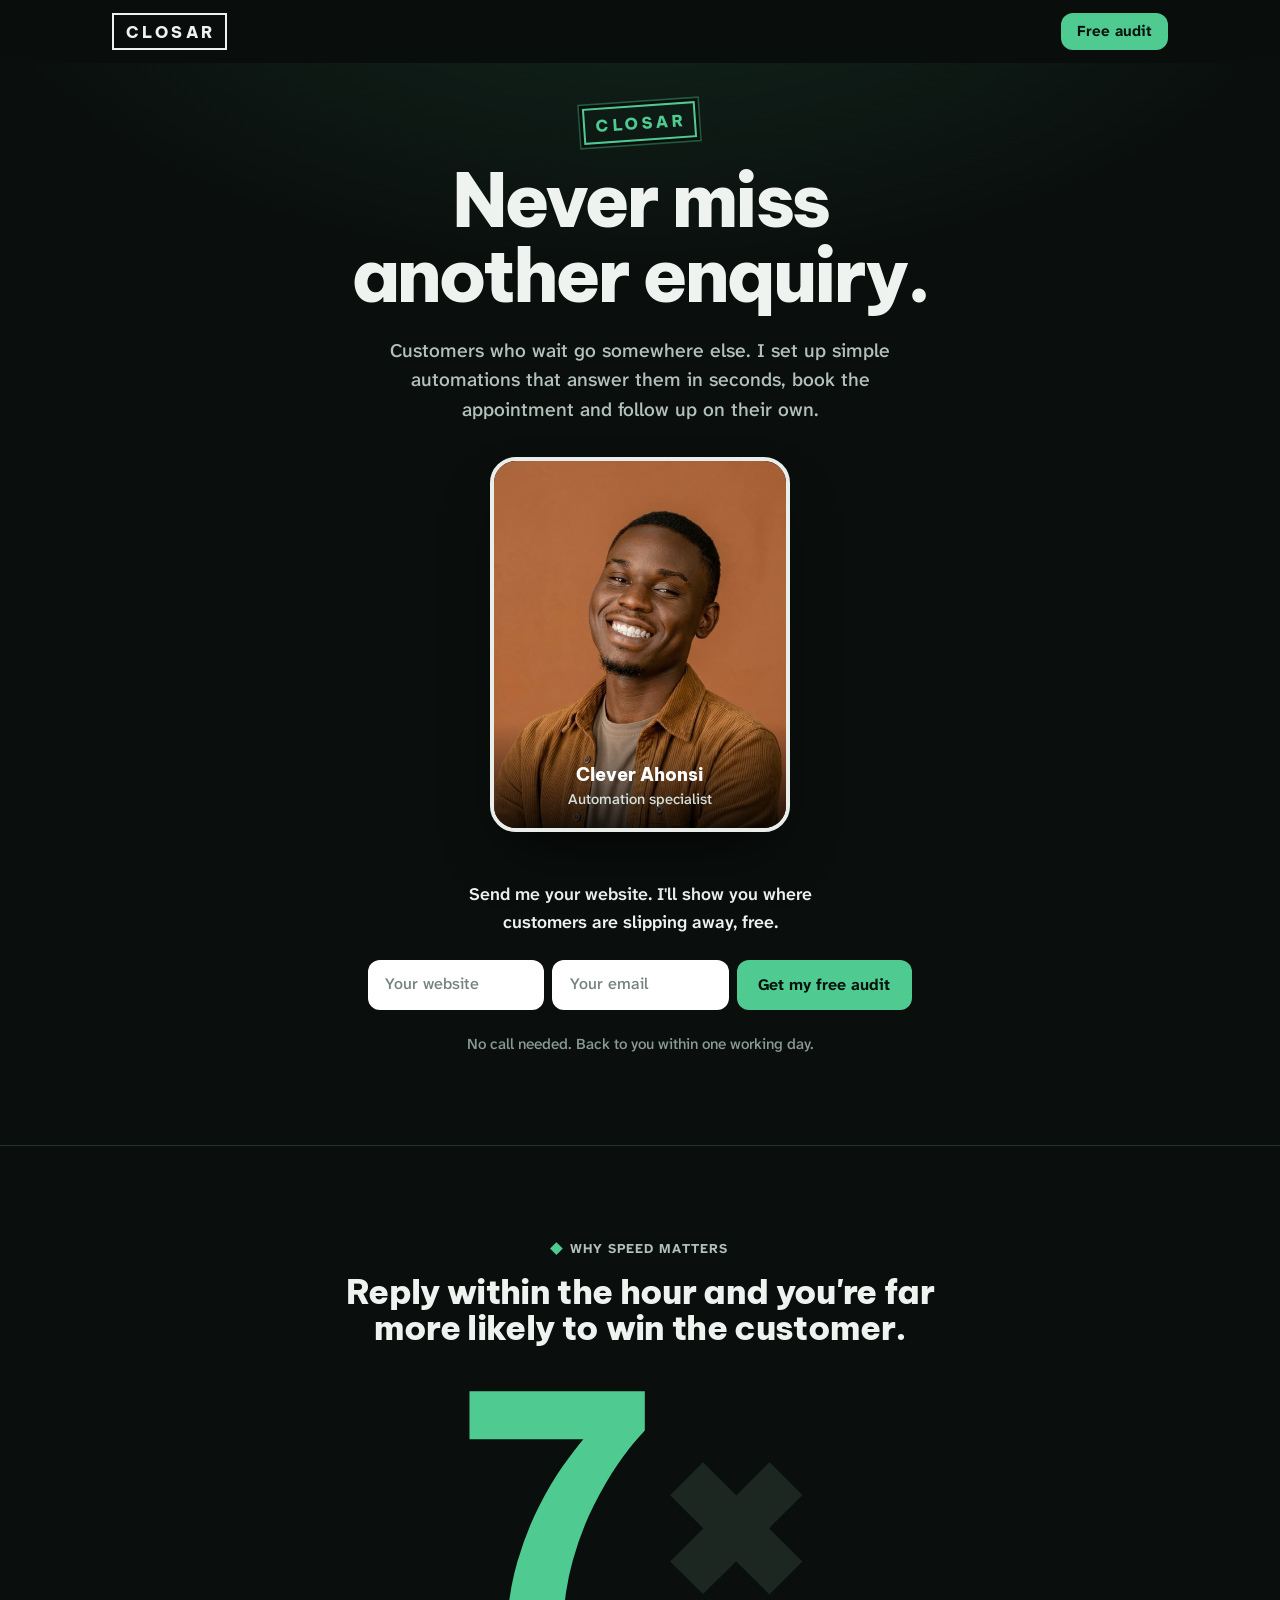
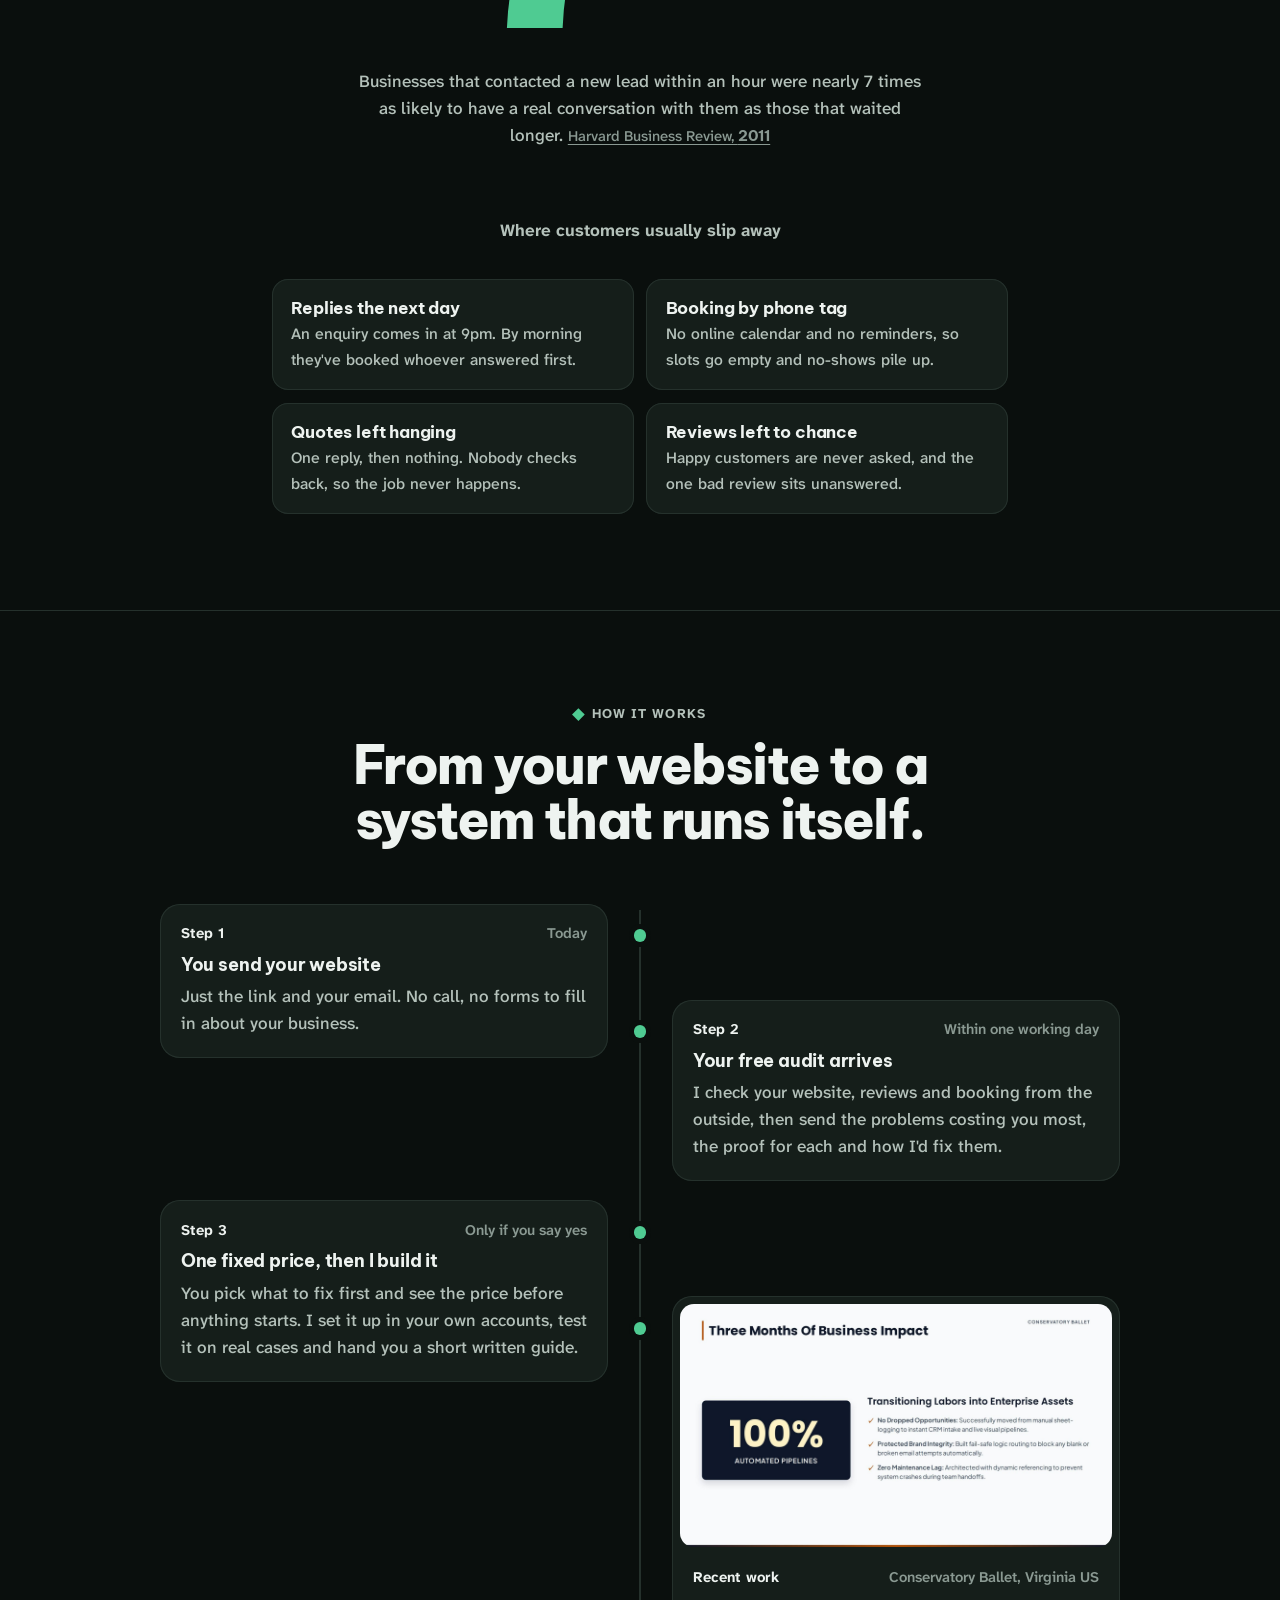
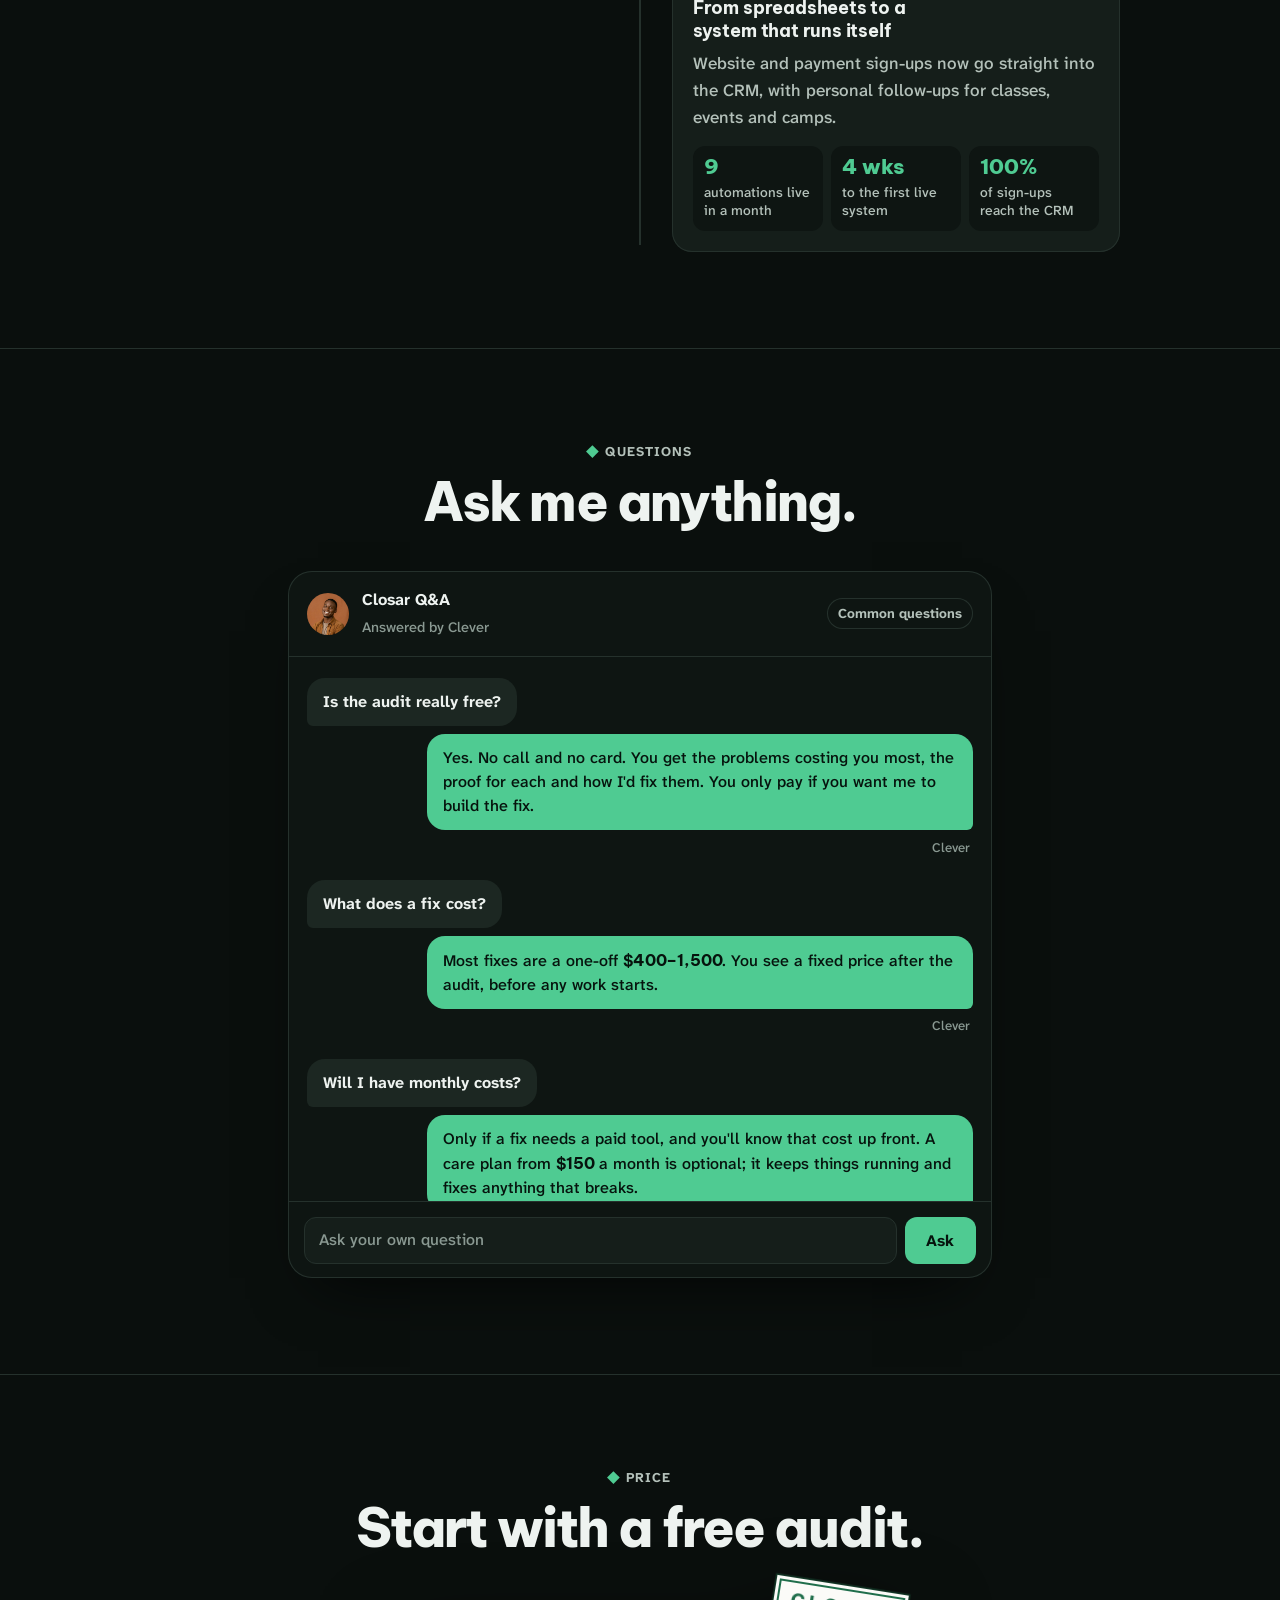
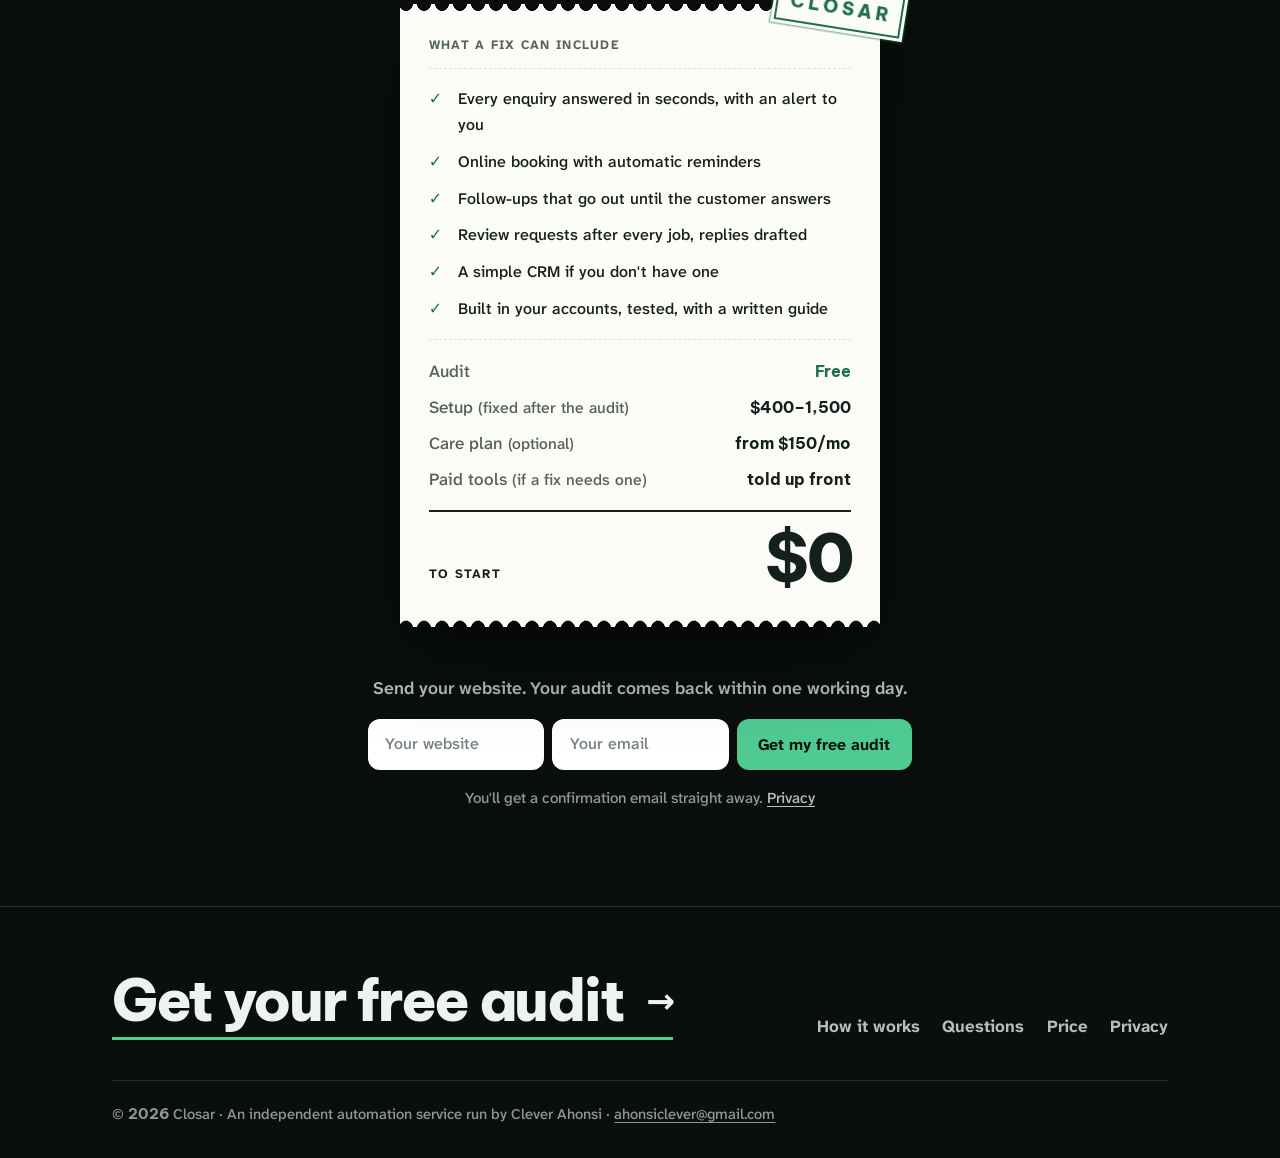
==== commit a14d37ea: "Emails: call the link what it is (landing page, not portfolio); drop redundant hero line Co-Authored" ====
--- a/site/index.html
+++ b/site/index.html
@@ -206,7 +206,7 @@
       <p class="lede" id="hero-lede">Customers who wait go somewhere else. I set up simple automations that answer them in seconds, book the appointment and follow up on their own.</p>
       <figure class="face">
         <img src="assets/clever-headshot.jpg" alt="Clever Ahonsi" width="647" height="647">
-        <figcaption><b>Clever Ahonsi</b><span>Automation specialist · you work with me directly</span></figcaption>
+        <figcaption><b>Clever Ahonsi</b><span>Automation specialist</span></figcaption>
       </figure>
       <p class="ask">Send me your website. I'll show you where customers are slipping away, free.</p>
       <form class="quick" id="quick1" novalidate>
